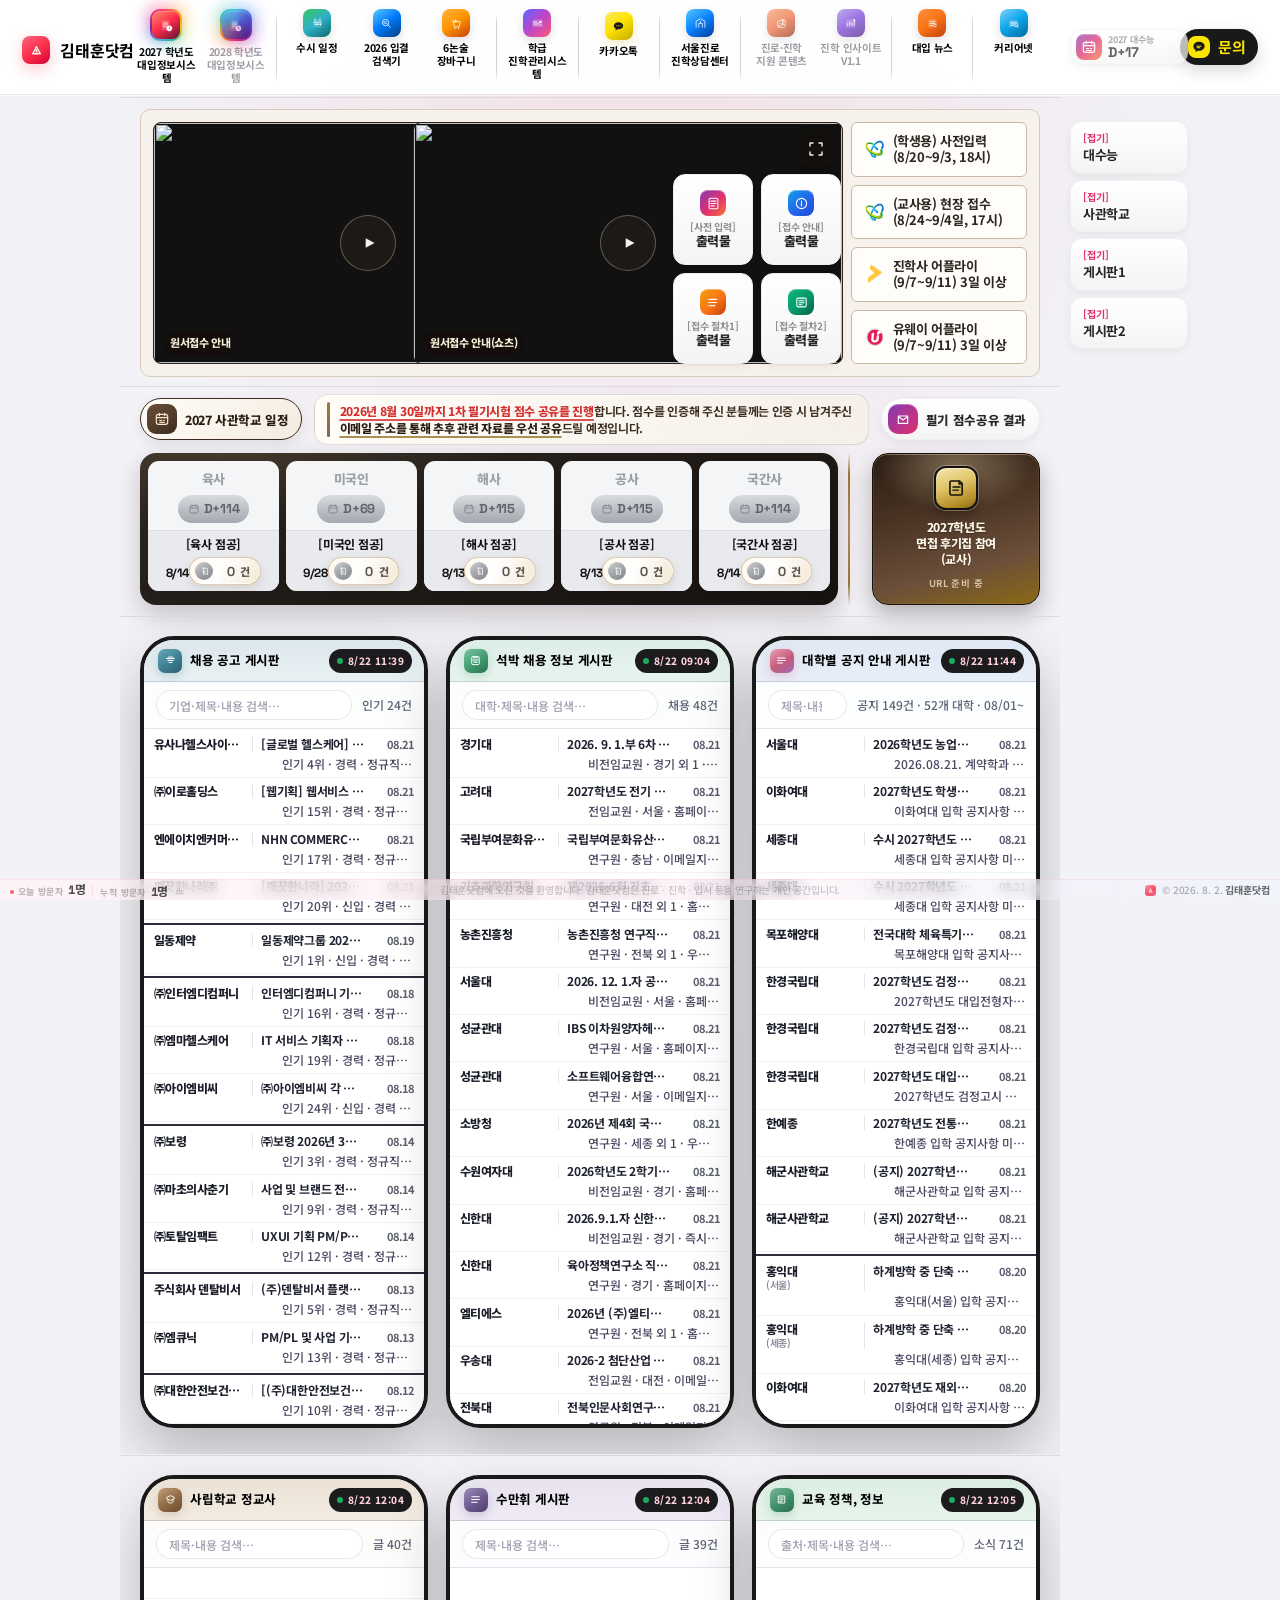
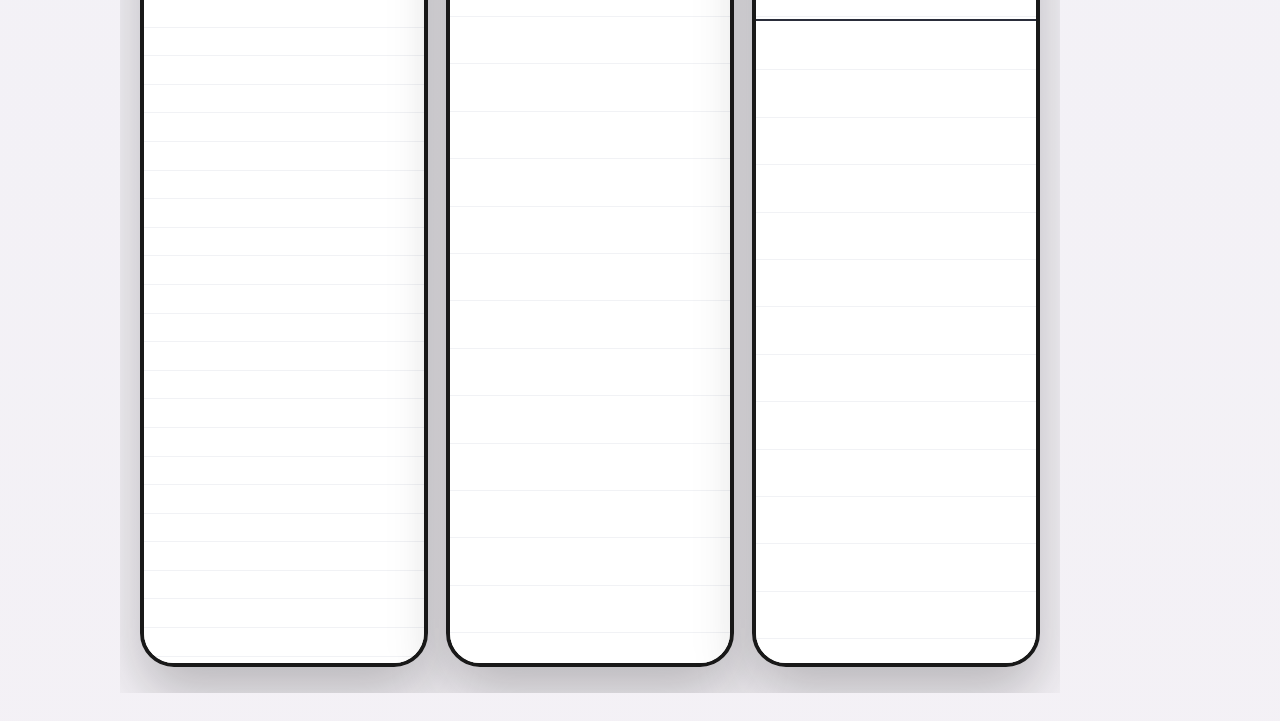
==== index.html @ e87f1125 "11" ====
<!DOCTYPE html>
<html lang="ko">
<head>
  <meta charset="UTF-8" />
  <meta name="viewport" content="width=device-width, initial-scale=1, viewport-fit=cover" />
  <meta name="google-site-verification" content="UW-HayU2GS5s-fU_usvWZxn4NfjAJe814wUPX-z8ioc" />
  <meta name="naver-site-verification" content="9b28708b0979fe77e27ad666070bd14a1fda9b69" />
  <meta name="description" content="김태훈닷컴 — 대입정보·학급 진학관리·오픈채팅 바로가기와 실시간 대화" />
  <meta name="theme-color" content="#FA2D48" />
  <title>김태훈닷컴</title>
  <link rel="preconnect" href="https://fonts.googleapis.com" />
  <link rel="preconnect" href="https://fonts.gstatic.com" crossorigin />
  <link
    href="https://fonts.googleapis.com/css2?family=Noto+Sans+KR:wght@400;700&family=Space+Grotesk:wght@700&display=swap"
    rel="stylesheet"
    media="print"
    onload="this.media='all'"
  />
  <noscript>
    <link href="https://fonts.googleapis.com/css2?family=Noto+Sans+KR:wght@400;700&family=Space+Grotesk:wght@700&display=swap" rel="stylesheet" />
  </noscript>
  <style>
    :root {
      --color-primary-50: #FEE8EC;
      --color-primary-100: #FDC1CB;
      --color-primary-300: #FA6883;
      --color-primary-400: #FA4866;
      --color-primary-500: #FA2D48;
      --color-primary-600: #E01539;
      --color-primary-700: #B30D2D;
      --color-secondary-500: #FF5577;

      --color-neutral-0: #FFFFFF;
      --color-neutral-50: #F2F2F7;
      --color-neutral-100: #E5E5EA;
      --color-neutral-200: #D1D1D6;
      --color-neutral-300: #A8A8AD;
      --color-neutral-500: #636366;
      --color-neutral-700: #2C2C2E;
      --color-neutral-800: #1C1C1E;
      --color-neutral-900: #0A0A0A;
      --color-neutral-1000: #000000;

      --bg-base: #FFFFFF;
      --bg-subtle: #F2F2F7;
      --bg-elevated: #FFFFFF;
      --text-primary: #000000;
      --text-secondary: #1C1C1E;
      --text-tertiary: #636366;
      --text-on-primary: #FFFFFF;
      --border-default: #E5E5EA;
      --border-strong: #D1D1D6;
      --border-focus: #FA2D48;

      --space-xs: 4px;
      --space-sm: 8px;
      --space-md: 16px;
      --space-lg: 24px;
      --space-xl: 32px;
      --space-2xl: 48px;
      --space-3xl: 72px;

      --radius-sm: 6px;
      --radius-md: 10px;
      --radius-lg: 14px;
      --radius-xl: 22px;
      --radius-full: 9999px;

      --shadow-sm: 0 1px 2px rgba(0, 0, 0, 0.08);
      --shadow-md: 0 8px 24px rgba(0, 0, 0, 0.12);
      --shadow-lg: 0 18px 42px rgba(0, 0, 0, 0.16);
      --shadow-art: 0 18px 36px rgba(250, 45, 72, 0.24);

      --duration-fast: 120ms;
      --duration-base: 240ms;
      --duration-slow: 400ms;
      --ease-out: cubic-bezier(0.25, 0.46, 0.45, 0.94);
      --ease-spring: cubic-bezier(0.34, 1.56, 0.64, 1);

      --kakao-yellow: #FEE500;
      --kakao-fg: #191919;
      --kakao-muted: #888888;
      --kakao-chat-bg: #B2C7DA;
      --kakao-surface: #FFFFFF;
      --kakao-border: #F0F0F0;

      --container: 1080px;
      --font: "Noto Sans KR", "Noto Sans", -apple-system, BlinkMacSystemFont, "Apple SD Gothic Neo", "Segoe UI", sans-serif;
      --nav-side-left: 7.5rem;
      --nav-side-right: 5.75rem;
    }

    @media (prefers-color-scheme: dark) {
      :root {
        --bg-base: #000000;
        --bg-subtle: #0A0A0A;
        --bg-elevated: #0A0A0A;
        --text-primary: #F5F5F7;
        --text-secondary: #F5F5F7;
        --text-tertiary: #8E8E93;
        --border-default: #222226;
        --border-strong: #2C2C2E;
        --color-primary-500: #FF3B58;
        --shadow-md: 0 8px 24px rgba(0, 0, 0, 0.45);
        --shadow-lg: 0 18px 42px rgba(0, 0, 0, 0.55);
      }
    }

    *,
    *::before,
    *::after {
      box-sizing: border-box;
    }

    html {
      scroll-behavior: smooth;
      -webkit-text-size-adjust: 100%;
      overflow-x: hidden;
      overflow-x: clip;
    }

    body {
      margin: 0;
      min-height: 100vh;
      font-family: var(--font);
      background: var(--bg-base);
      color: var(--text-primary);
      letter-spacing: 0;
      line-height: 1.6;
      word-break: keep-all;
      overflow-wrap: break-word;
      overflow-x: hidden;
      overflow-x: clip;
      -webkit-font-smoothing: antialiased;
    }

    a {
      color: inherit;
      text-decoration: none;
    }

    button,
    input,
    textarea {
      font: inherit;
      letter-spacing: inherit;
    }

    img,
    svg {
      display: block;
      max-width: 100%;
    }

    .shell {
      min-height: 100vh;
      background:
        radial-gradient(70% 55% at 50% -8%, rgba(250, 45, 72, 0.14), transparent 62%),
        radial-gradient(45% 35% at 92% 18%, rgba(255, 85, 119, 0.08), transparent 55%),
        linear-gradient(180deg, var(--bg-base) 0%, var(--bg-subtle) 100%);
    }

    .nav {
      position: fixed;
      top: 0;
      left: 0;
      right: 0;
      width: 100%;
      z-index: 50;
      min-height: 64px;
      padding: 8px max(12px, env(safe-area-inset-right, 0px)) 8px max(10px, env(safe-area-inset-left, 0px));
      display: flex;
      flex-direction: row;
      flex-wrap: nowrap;
      align-items: center;
      gap: 10px;
      background: color-mix(in srgb, var(--bg-base) 92%, transparent);
      border-bottom: 1px solid var(--border-default);
      backdrop-filter: blur(22px);
      -webkit-backdrop-filter: blur(22px);
      box-shadow: 0 1px 0 rgba(255, 255, 255, 0.55) inset;
    }

    .nav-offset {
      height: var(--nav-offset, 72px);
      flex-shrink: 0;
      pointer-events: none;
    }

    .nav-brand {
      display: flex;
      align-items: center;
      gap: 10px;
      min-width: 0;
      flex: 0 0 auto;
      margin-right: 0;
      color: inherit;
      text-decoration: none;
      cursor: pointer;
      z-index: 2;
    }

    .nav-brand:hover .brand-name {
      color: var(--red, #FA2D48);
    }

    .brand-mark {
      width: 28px;
      height: 28px;
      flex: 0 0 28px;
      border-radius: 8px;
      display: grid;
      place-items: center;
      color: #fff;
      background: linear-gradient(145deg, #FF6482 0%, #FA2D48 55%, #D60035 100%);
      box-shadow: 0 5px 15px rgba(250, 45, 72, 0.25);
      animation: none;
    }

    .brand-mark svg {
      width: 15px;
      height: 15px;
    }

    .brand-name {
      font-size: 16px;
      font-weight: 700;
      letter-spacing: -0.01em;
      line-height: 1.3;
      white-space: nowrap;
    }

    .nav-links {
      display: flex;
      flex: 1 1 auto;
      align-items: stretch;
      justify-content: center;
      gap: 2px;
      min-width: 0;
      width: max-content;
      max-width: 100%;
      margin-inline: auto;
    }

    .nav-links > .nav-sep:first-child {
      display: none;
    }

    .nav-sep {
      width: 1px;
      align-self: stretch;
      margin: 4px 5px;
      flex: 0 0 1px;
      background: linear-gradient(
        180deg,
        transparent 0%,
        var(--border-strong) 18%,
        var(--border-strong) 82%,
        transparent 100%
      );
    }

    .nav-item {
      display: flex;
      flex-direction: column;
      align-items: center;
      justify-content: flex-start;
      gap: 4px;
      width: 4.7rem;
      min-width: 0;
      min-height: 44px;
      flex: 0 0 auto;
      padding: 4px 2px 5px;
      border-radius: 12px;
      text-align: center;
      transition:
        transform var(--duration-fast) var(--ease-out),
        background var(--duration-fast) var(--ease-out);
    }

    .nav-item:hover,
    .nav-item:focus-visible {
      background: color-mix(in srgb, var(--color-primary-500) 8%, transparent);
      transform: translateY(-1px);
      outline: none;
    }

    .nav-item:active {
      transform: scale(0.97);
    }

    .nav-item .ic {
      width: 28px;
      height: 28px;
      border-radius: 8px;
      display: grid;
      place-items: center;
      color: #fff;
      background: var(--icon-bg);
      box-shadow: 0 4px 10px rgba(0, 0, 0, 0.12);
      flex: 0 0 auto;
    }

    .nav-item .ic svg {
      width: 15px;
      height: 15px;
    }

    .nav-item.card-a .ic-aura,
    .nav-item.card-a28 .ic-aura {
      position: relative;
      width: 32px;
      height: 32px;
      display: grid;
      place-items: center;
      flex: 0 0 auto;
    }

    .nav-item.card-a .ic-aura::before,
    .nav-item.card-a .ic-aura::after,
    .nav-item.card-a28 .ic-aura::before,
    .nav-item.card-a28 .ic-aura::after {
      content: "";
      position: absolute;
      inset: 0;
      border-radius: 10px;
      background: conic-gradient(
        from 0deg,
        #ff4d6d,
        #ff9f1c,
        #ffd60a,
        #2ec4b6,
        #4cc9f0,
        #7b2cbf,
        #f72585,
        #ff4d6d
      );
      pointer-events: none;
    }

    .nav-item.card-a28 .ic-aura::before,
    .nav-item.card-a28 .ic-aura::after {
      background: conic-gradient(
        from 0deg,
        #4cc9f0,
        #4361ee,
        #7b2cbf,
        #f72585,
        #ff9f1c,
        #2ec4b6,
        #4cc9f0
      );
    }

    .nav-item.card-a .ic-aura::before,
    .nav-item.card-a28 .ic-aura::before {
      inset: -3px;
      filter: blur(8px);
      opacity: 0.5;
      animation:
        rainbowOrbit 4s linear infinite,
        rainbowBreath 2.8s ease-in-out infinite;
    }

    .nav-item.card-a .ic-aura::after,
    .nav-item.card-a28 .ic-aura::after {
      animation: rainbowOrbit 4s linear infinite;
    }

    .nav-item.card-a .ic,
    .nav-item.card-a28 .ic {
      position: relative;
      z-index: 1;
      box-shadow:
        0 2px 8px rgba(0, 0, 0, 0.14),
        inset 0 1px 0 rgba(255, 255, 255, 0.22);
    }

    .nav-item.card-a:hover .ic-aura::before,
    .nav-item.card-a28:hover .ic-aura::before {
      opacity: 0.72;
      filter: blur(9px);
    }

    @keyframes rainbowOrbit {
      to { transform: rotate(360deg); }
    }

    @keyframes rainbowBreath {
      0%, 100% { opacity: 0.42; }
      50% { opacity: 0.68; }
    }

    .nav-item.card-c .ic,
    .nav-item.card-d .ic,
    .nav-item.card-e .ic {
      color: #191919;
      box-shadow: 0 4px 10px rgba(200, 170, 0, 0.22);
    }

    .nav-kakao {
      position: relative;
      flex: 0 0 auto;
      width: 4.7rem;
      min-width: 0;
      display: flex;
      align-items: stretch;
      align-self: stretch;
    }

    .nav-kakao > .nav-item {
      flex: 1 1 auto;
      width: 100%;
    }

    .nav-kakao-menu {
      display: none;
      position: absolute;
      top: calc(100% + 10px);
      left: 50%;
      transform: translateX(-50%);
      z-index: 70;
      padding: 12px 14px;
      gap: 10px;
      align-items: stretch;
      min-width: min(340px, calc(100vw - 24px));
      max-width: calc(100vw - 24px);
      border: 2px solid #191919;
      border-radius: 18px;
      background:
        linear-gradient(180deg, #fffdf2 0%, #fff8d6 48%, #ffffff 100%);
      box-shadow: 0 18px 40px rgba(25, 25, 25, 0.18);
      animation: kakaoMenuIn 0.22s var(--ease-out) both;
    }

    .nav-kakao.is-open .nav-kakao-menu {
      display: flex;
    }

    .nav-kakao-menu::before {
      content: "";
      position: absolute;
      top: -7px;
      left: 50%;
      width: 12px;
      height: 12px;
      transform: translateX(-50%) rotate(45deg);
      background: #fffdf2;
      border-left: 2px solid #191919;
      border-top: 2px solid #191919;
    }

    .nav-kakao-menu .nav-item {
      flex: 1 1 0;
      width: auto;
      min-width: 96px;
      min-height: 44px;
      background: transparent;
    }

    .nav-kakao-menu .nav-item em {
      font-size: clamp(11px, 2.6vw, 12px);
      line-height: 1.35;
      max-width: 8.5em;
      color: var(--text-primary);
      font-weight: 700;
    }

    @keyframes kakaoMenuIn {
      from {
        opacity: 0;
        transform: translateX(-50%) translateY(-6px);
      }
      to {
        opacity: 1;
        transform: translateX(-50%) translateY(0);
      }
    }

    @keyframes kakaoMenuInMobile {
      from {
        opacity: 0;
        transform: translateY(-6px);
      }
      to {
        opacity: 1;
        transform: none;
      }
    }

    .nav-item em {
      font-style: normal;
      font-size: 11px;
      font-weight: 700;
      line-height: 1.28;
      letter-spacing: -0.03em;
      color: var(--text-primary);
      display: block;
      min-height: 2.56em;
      overflow: hidden;
      word-break: keep-all;
      text-align: center;
      max-width: 100%;
    }

    .card-a { --icon-bg: linear-gradient(145deg, #FF8D72 0%, #FA2D48 48%, #5F1235 100%); }
    .card-a28 { --icon-bg: linear-gradient(145deg, #5AC8FA 0%, #5856D6 48%, #2C1A6B 100%); }
    .card-b { --icon-bg: linear-gradient(135deg, #5D68FF 0%, #B846CE 47%, #FF5577 100%); }
    .card-f { --icon-bg: linear-gradient(145deg, #5AC8FA 0%, #007AFF 48%, #003D7A 100%); }
    .card-g { --icon-bg: linear-gradient(145deg, #FFB340 0%, #FF9500 48%, #C2410C 100%); }
    .card-h { --icon-bg: linear-gradient(145deg, #34C759 0%, #30B0C7 48%, #0A6B6B 100%); }
    .card-c { --icon-bg: linear-gradient(145deg, #FFE566 0%, #FEE500 45%, #C9A800 100%); }
    .card-d { --icon-bg: linear-gradient(145deg, #FFE27A 0%, #FFC107 50%, #E09B00 100%); }
    .card-e { --icon-bg: linear-gradient(145deg, #FFF1A0 0%, #FEE500 40%, #D4AF00 100%); }
    .card-i { --icon-bg: linear-gradient(145deg, #A78BFA 0%, #7C3AED 48%, #4C1D95 100%); }
    .card-j { --icon-bg: linear-gradient(145deg, #5AC8FA 0%, #0A84FF 48%, #003D99 100%); }
    .card-k { --icon-bg: linear-gradient(145deg, #FF9F6B 0%, #FF6B35 48%, #9A3412 100%); }
    .card-l { --icon-bg: linear-gradient(145deg, #7DD3FC 0%, #0EA5E9 48%, #0369A1 100%); }
    .card-m { --icon-bg: linear-gradient(145deg, #FB923C 0%, #F97316 48%, #C2410C 100%); }

    button.nav-item {
      appearance: none;
      border: 0;
      background: transparent;
      font: inherit;
      color: inherit;
      cursor: pointer;
      font-family: inherit;
    }

    .nav-item.is-placeholder {
      cursor: pointer;
    }

    .nav-item.is-placeholder em {
      color: #9a9aa3;
      font-weight: 650;
    }

    .nav-item.is-placeholder .ic {
      opacity: 0.72;
      filter: saturate(0.85);
    }

    .nav-item.is-placeholder:hover,
    .nav-item.is-placeholder:focus-visible {
      background: color-mix(in srgb, var(--color-primary-500) 8%, transparent);
      transform: translateY(-1px);
      outline: none;
    }

    .nav-item.is-placeholder:hover em,
    .nav-item.is-placeholder:focus-visible em {
      color: #7a7a85;
    }

    .nav-item.is-placeholder:hover .ic,
    .nav-item.is-placeholder:focus-visible .ic {
      opacity: 0.88;
    }

    .nav-item.is-active {
      background: color-mix(in srgb, var(--color-primary-500) 14%, transparent);
    }

    .nav-actions {
      display: flex;
      flex: 0 0 auto;
      flex-direction: row;
      flex-wrap: nowrap;
      align-items: center;
      justify-content: flex-end;
      gap: 8px;
      margin-left: 0;
      min-width: 0;
    }

    .suneung-dday,
    .inquiry-btn {
      flex-shrink: 0;
    }

    .suneung-dday {
      display: inline-flex;
      align-items: center;
      gap: 7px;
      min-height: 38px;
      padding: 4px 10px 4px 5px;
      border: 1px solid #efefef;
      border-radius: 12px;
      background: linear-gradient(180deg, #ffffff 0%, #f4f4f5 100%);
      color: #262626;
      text-decoration: none;
      box-shadow:
        inset 0 1px 0 #fff,
        0 3px 8px rgba(0, 0, 0, 0.06),
        0 1px 2px rgba(0, 0, 0, 0.04);
      transition: transform var(--duration-fast) var(--ease-out), box-shadow var(--duration-fast) var(--ease-out);
    }

    .suneung-dday-ic {
      width: 26px;
      height: 26px;
      flex-shrink: 0;
      border-radius: 8px;
      display: grid;
      place-items: center;
      background: linear-gradient(135deg, #833ab4 0%, #e1306c 52%, #f77737 100%);
      color: #fff;
      border: 0;
      box-shadow: inset 0 1px 0 rgba(255, 255, 255, 0.35);
    }

    .suneung-dday-ic svg {
      width: 16px;
      height: 16px;
    }

    .suneung-dday-text {
      display: flex;
      flex-direction: column;
      align-items: flex-start;
      min-width: 0;
      line-height: 1.05;
    }

    .suneung-dday-kicker {
      font-size: 9.5px;
      font-weight: 700;
      letter-spacing: -0.02em;
      color: #8e8e8e;
    }

    .suneung-dday-count {
      font-family: "Space Grotesk", var(--font);
      font-size: 15px;
      font-weight: 700;
      letter-spacing: -0.03em;
      color: #262626;
    }

    .suneung-dday-date {
      display: none;
      padding: 3px 6px;
      border-radius: 8px;
      border: 1px solid #efefef;
      background: #fafafa;
      font-size: 10px;
      font-weight: 700;
      letter-spacing: -0.02em;
      color: #737373;
    }

    .suneung-dday.is-today .suneung-dday-count {
      color: #e1306c;
    }

    .suneung-dday.is-elapsed {
      opacity: 0.72;
    }

    .suneung-dday:active {
      transform: translateY(1px);
      box-shadow: inset 0 2px 5px rgba(0, 0, 0, 0.08);
    }

    @media (hover: hover) and (pointer: fine) {
      .suneung-dday:hover,
      .suneung-dday:focus-visible {
        transform: translateY(-1px);
        box-shadow:
          inset 0 1px 0 #fff,
          0 6px 14px rgba(0, 0, 0, 0.08);
        outline: none;
      }
    }

    @media (min-width: 1400px) {
      .suneung-dday-date {
        display: inline-flex;
      }

      .nav-links {
        justify-content: center;
      }

      .nav-item,
      .nav-kakao {
        flex: 0 0 auto;
        width: 5rem;
      }
    }

    /* 노트북: 한 줄 유지, 아이콘은 가운데 묶음 */
    @media (min-width: 1100px) and (max-width: 1399px) {
      .suneung-sheet-stage {
        padding: 0;
      }

      .suneung-sheet-stage img,
      .suneung-sheet-stage iframe {
        max-width: 100%;
      }

      .suneung-sheet-stage iframe {
        min-height: 420px;
        height: min(74dvh, 920px);
      }

      .nav {
        gap: 8px;
        padding: 6px max(10px, env(safe-area-inset-right, 0px)) 6px max(8px, env(safe-area-inset-left, 0px));
      }

      .brand-name {
        display: block;
      }

      .nav-links {
        gap: 4px;
        justify-content: center;
      }

      .nav-item,
      .nav-kakao {
        flex: 0 0 auto;
        width: 4.15rem;
        min-width: 0;
        padding: 3px 2px 4px;
      }

      .nav-item em {
        font-size: 10.5px;
        line-height: 1.25;
      }

      .nav-sep {
        margin: 6px 4px;
      }

      .suneung-dday {
        min-height: 36px;
        padding: 3px 8px 3px 4px;
        gap: 6px;
      }

      .suneung-dday-kicker {
        font-size: 9px;
      }

      .suneung-dday-count {
        font-size: 14px;
      }

      .inquiry-btn {
        padding: 6px 10px 6px 7px;
        gap: 6px;
        font-size: 15px;
      }
    }

    @media (min-width: 1100px) and (max-width: 1199px) {
      .brand-name {
        display: none;
      }
    }

    /* 휴대폰·태블릿·작은 노트북: 위줄(로고+D-day+문의) / 아래줄(아이콘) */
    @media (max-width: 1099px) {
      .nav {
        display: grid;
        grid-template-columns: minmax(0, 1fr) auto;
        grid-template-areas:
          "brand actions"
          "links links";
        gap: 8px 10px;
        padding: 8px max(10px, env(safe-area-inset-right, 0px)) 10px max(8px, env(safe-area-inset-left, 0px));
        align-items: center;
      }

      .nav-brand {
        grid-area: brand;
        justify-self: start;
      }

      .inquiry-btn {
        margin-left: 0;
      }

      .brand-name {
        display: block;
      }

      .nav-actions {
        grid-area: actions;
        justify-self: end;
        margin-left: 0;
        gap: 6px;
        max-width: calc(100vw - 88px);
      }

      .suneung-dday {
        min-height: 36px;
        padding: 3px 8px 3px 4px;
        gap: 6px;
      }

      .suneung-dday-kicker {
        font-size: 9px;
      }

      .suneung-dday-count {
        font-size: 14px;
      }

      .nav-links {
        grid-area: links;
        display: grid;
        grid-template-columns: repeat(6, minmax(0, 1fr));
        justify-content: center;
        justify-items: center;
        gap: 8px 6px;
        max-width: min(100%, 840px);
        width: 100%;
        margin-inline: auto;
        padding: 2px 0 0;
      }

      .nav-item.card-a .ic-aura::before,
      .nav-item.card-a28 .ic-aura::before {
        inset: -2px;
        filter: blur(5px);
      }

      .nav-sep {
        display: none;
      }

      .nav-item {
        width: 100%;
        max-width: none;
        flex: none;
        padding: 4px 2px 2px;
        gap: 5px;
      }

      .nav-kakao {
        width: 100%;
        flex: none;
      }

      .nav-item em {
        font-size: 11px;
        line-height: 1.3;
        min-height: 2.4em;
      }

      .nav-kakao-menu {
        left: 0;
        right: auto;
        transform: none;
        min-width: min(340px, calc(100vw - 24px));
        max-width: calc(100vw - 24px);
        animation: kakaoMenuInMobile 0.22s var(--ease-out) both;
      }

      .nav-kakao-menu::before {
        left: 18px;
        transform: rotate(45deg);
      }
    }

    /* PC 한 줄: 브랜드 맨왼쪽 / 아이콘 가운데 / D-day는 접기 레일 / 문의 맨오른쪽 */
    @media (min-width: 1280px) {
      .nav,
      .lower-layout {
        grid-template-columns:
          minmax(var(--nav-side-left), 1fr)
          minmax(0, 1560px)
          128px
          minmax(var(--nav-side-right), 1fr);
      }

      .nav {
        display: grid;
        justify-content: stretch;
        align-items: center;
        column-gap: 0;
        padding-left: env(safe-area-inset-left, 0px);
        padding-right: env(safe-area-inset-right, 0px);
      }

      .nav-actions {
        display: contents;
      }

      .nav-brand {
        position: absolute;
        grid-column: 1 / -1;
        grid-row: 1;
        left: 22px;
        right: auto;
        top: 0;
        bottom: 0;
        width: max-content;
        height: max-content;
        margin-block: auto;
        padding-left: 0;
        z-index: 3;
      }

      .nav-links {
        grid-column: 2;
        grid-row: 1;
        justify-self: center;
        justify-content: center;
        width: max-content;
        max-width: 100%;
        padding-inline: 0;
      }

      .nav-item,
      .nav-kakao {
        flex: 0 0 auto;
      }

      .suneung-dday {
        grid-column: 3;
        grid-row: 1;
        width: 118px;
        justify-self: end;
        align-self: center;
        box-sizing: border-box;
        padding: 4px 8px 4px 5px;
      }

      .inquiry-btn {
        grid-column: 4;
        grid-row: 1;
        justify-self: end;
        align-self: center;
        margin-left: 0;
        margin-right: 22px;
      }

      .suneung-dday-date {
        display: none;
      }
    }

    @media (min-width: 1280px) and (max-width: 1399px) {
      .nav-links {
        gap: 3px;
      }
    }

    .inquiry-btn {
      display: inline-flex;
      align-items: center;
      gap: 8px;
      padding: 7px 12px 7px 8px;
      border-radius: var(--radius-full);
      background: #191919;
      color: #FEE500;
      font-size: 15px;
      font-weight: 700;
      letter-spacing: -0.01em;
      line-height: 1.3;
      box-shadow: 0 6px 16px rgba(25, 25, 25, 0.16);
      transition: transform var(--duration-fast) var(--ease-out), background var(--duration-fast) var(--ease-out);
    }

    .inquiry-btn:hover,
    .inquiry-btn:focus-visible {
      transform: translateY(-1px) scale(1.02);
      background: #2c2c2e;
      outline: none;
    }

    .inquiry-btn:active {
      transform: scale(0.97);
    }

    .inquiry-btn .ic {
      width: 22px;
      height: 22px;
      border-radius: 8px;
      display: grid;
      place-items: center;
      background: #FEE500;
      color: #191919;
    }

    .inquiry-btn .ic svg {
      width: 14px;
      height: 14px;
    }

    .container {
      width: min(var(--container), 100%);
      margin: 0 auto;
      padding: 0 clamp(16px, 4vw, 24px);
    }

    .upper-layout {
      position: relative;
      background: var(--bg-base);
      isolation: isolate;
    }

    .upper-stage {
      width: min(1280px, 100%);
      margin: 0 auto;
      padding: 0 clamp(12px, 3vw, 20px);
      display: grid;
      gap: clamp(12px, 2vw, 20px);
      align-content: start;
    }

    .upper-stage:has(.expand-panel.is-open),
    .upper-stage:has(.career-api-section.is-open) {
      padding-top: clamp(16px, 2.5vw, 24px);
      padding-bottom: clamp(16px, 2.5vw, 24px);
    }

    .stage-rule {
      height: 2px;
      width: min(1560px, calc(100% - 24px));
      margin: 2px auto 0;
      border: 0;
      background: linear-gradient(90deg, transparent 0%, #6b4f3a 10%, #a67c52 50%, #6b4f3a 90%, transparent 100%);
      box-shadow: 0 1px 0 rgba(245, 230, 200, 0.35);
      flex-shrink: 0;
    }

    .sagwan-board-rule {
      margin-top: 4px;
      margin-bottom: 2px;
    }

    .career-api-section {
      display: none;
      width: 100%;
      margin: 0;
      padding: 0;
      content-visibility: auto;
      contain-intrinsic-size: 480px;
      animation: careerExpandIn 0.35s var(--ease-out) both;
    }

    .career-api-section.is-open {
      display: block;
    }

    /* 커리어넷 포커스: 검색 UI만 남기고 하단(사관학교·게시판 등) 숨김 */
    body.career-focus .lower-layout,
    body.career-focus .footer {
      display: none !important;
    }

    body.career-focus .expand-panel {
      display: none !important;
    }

    body.career-focus .upper-stage {
      width: min(1560px, 100%);
      padding-top: clamp(12px, 2vw, 20px);
      padding-bottom: calc(28px + env(safe-area-inset-bottom, 0px));
    }

    body.career-focus .career-api-shell {
      min-height: min(calc(100dvh - var(--nav-offset, 72px) - 40px), 900px);
    }

    body.career-focus .career-api-results {
      max-height: min(58vh, 620px);
    }

    /* 수시 일정 등 확장 포커스: 하단·커리어넷 숨기고 패널을 넓게 */
    body.expand-focus .lower-layout,
    body.expand-focus .footer,
    body.expand-focus .career-api-section {
      display: none !important;
    }

    body.expand-focus .upper-stage {
      width: min(1560px, 100%);
      padding-top: clamp(10px, 1.8vw, 18px);
      padding-bottom: calc(20px + env(safe-area-inset-bottom, 0px));
    }

    body.expand-focus .expand-shell {
      min-height: min(calc(100dvh - var(--nav-offset, 72px) - 36px), 980px);
    }

    body.expand-focus .expand-frame {
      height: min(calc(100dvh - var(--nav-offset, 72px) - 110px), 900px);
    }

    /* 모바일: 커리어넷 열면 상단 아이콘 그리드 접기 → 검색 공간 확보 */
    @media (max-width: 900px) {
      body.career-focus .nav,
      body.expand-focus .nav {
        display: grid;
        grid-template-columns: 1fr auto;
        grid-template-areas: "brand actions";
        gap: 8px;
        padding: 8px 12px;
        min-height: 0;
        align-items: center;
      }

      body.career-focus .nav-links,
      body.expand-focus .nav-links {
        display: none !important;
      }

      body.career-focus .nav-brand,
      body.expand-focus .nav-brand {
        grid-area: brand;
      }

      body.career-focus .nav-actions,
      body.expand-focus .nav-actions {
        grid-area: actions;
      }

      body.career-focus .brand-name,
      body.expand-focus .brand-name {
        display: block;
      }

      body.career-focus .upper-stage,
      body.expand-focus .upper-stage {
        padding-top: 8px;
        padding-bottom: calc(16px + env(safe-area-inset-bottom, 0px));
        gap: 8px;
      }

      body.career-focus .career-api-shell {
        min-height: min(calc(100dvh - var(--nav-offset, 52px) - 20px), 960px);
        border-radius: 18px;
      }

      body.career-focus .career-api-results {
        max-height: min(72dvh, 780px);
      }

      body.expand-focus .expand-shell {
        min-height: min(calc(100dvh - var(--nav-offset, 52px) - 16px), 980px);
        border-radius: 18px;
      }

      body.expand-focus .expand-frame {
        height: min(calc(100dvh - var(--nav-offset, 52px) - 96px), 920px);
      }
    }

    @keyframes careerExpandIn {
      from {
        opacity: 0;
        transform: translateY(10px);
      }
      to {
        opacity: 1;
        transform: none;
      }
    }

    .career-api-shell {
      border: 4px solid #191919;
      border-radius: 28px;
      background: #f7f8fa;
      box-shadow: 0 24px 50px rgba(25, 25, 25, 0.14);
      overflow: hidden;
      min-height: 0;
    }

    .career-api-head {
      display: flex;
      flex-wrap: wrap;
      align-items: center;
      justify-content: space-between;
      gap: 12px 20px;
      padding: 14px 16px 12px;
      border-bottom: 1px solid #e2e6eb;
      background: #eef1f5;
    }

    .career-api-title {
      display: flex;
      align-items: center;
      gap: 10px;
      min-width: 0;
    }

    .career-api-title .ic {
      width: 34px;
      height: 34px;
      border-radius: 10px;
      display: grid;
      place-items: center;
      flex: 0 0 auto;
      color: #fff;
      background: linear-gradient(145deg, #5b6b7c 0%, #2f3a46 100%);
      box-shadow: 0 4px 10px rgba(47, 58, 70, 0.22);
    }

    .career-api-title .ic svg {
      width: 17px;
      height: 17px;
    }

    .career-api-title h2 {
      margin: 0;
      font-size: 15px;
      font-weight: 800;
      letter-spacing: -0.03em;
      color: #1c2430;
      line-height: 1.25;
    }

    .career-api-title p {
      margin: 3px 0 0;
      font-size: 12px;
      font-weight: 600;
      letter-spacing: -0.02em;
      color: #5c6b7a;
      line-height: 1.4;
      word-break: keep-all;
    }

    .career-api-close {
      appearance: none;
      margin-left: auto;
      border: 1px solid #c9d2dc;
      border-radius: 999px;
      background: #ffffff;
      color: #2f3a46;
      padding: 8px 14px;
      font: inherit;
      font-size: 13px;
      font-weight: 750;
      letter-spacing: -0.02em;
      cursor: pointer;
      line-height: 1;
      transition: background var(--duration-fast) var(--ease-out), transform var(--duration-fast) var(--ease-out);
    }

    .career-api-close:hover,
    .career-api-close:focus-visible {
      background: #f3f5f7;
      outline: none;
      transform: translateY(-1px);
    }

    .career-api-close:active {
      transform: scale(0.97);
    }

    .career-api-key {
      display: flex;
      flex-direction: column;
      align-items: flex-end;
      gap: 4px;
      min-width: 0;
    }

    .career-api-key span {
      font-size: 10px;
      font-weight: 700;
      letter-spacing: 0.04em;
      color: #8a7360;
      text-transform: uppercase;
    }

    .career-api-key code {
      display: inline-block;
      max-width: min(100%, 34rem);
      padding: 6px 10px;
      border-radius: 10px;
      border: 1px solid rgba(61, 43, 31, 0.16);
      background: rgba(255, 253, 248, 0.95);
      color: #2a1c12;
      font-family: ui-monospace, "SF Mono", Menlo, Consolas, monospace;
      font-size: 11.5px;
      font-weight: 650;
      letter-spacing: -0.01em;
      line-height: 1.35;
      word-break: break-all;
      user-select: all;
    }

    .career-api-tabs {
      display: grid;
      grid-template-columns: repeat(3, minmax(0, 1fr));
      gap: 0;
      border-bottom: 3px solid #191919;
      background: #f0f1f3;
    }

    .career-api-tab {
      appearance: none;
      border: 0;
      border-right: 1.5px solid #b8bec8;
      background: #f0f1f3;
      color: #5a6270;
      padding: 13px 10px;
      font: inherit;
      font-size: 13px;
      font-weight: 700;
      letter-spacing: -0.02em;
      cursor: pointer;
      transition: color 0.15s ease, background 0.15s ease;
    }

    .career-api-tab:last-child {
      border-right: 0;
    }

    .career-api-tab:hover,
    .career-api-tab:focus-visible {
      color: #1f2937;
      background: #e6e8ec;
      outline: none;
    }

    .career-api-tab.is-active {
      color: #111111;
      background: #ffffff;
      font-weight: 800;
      box-shadow: inset 0 -3px 0 #191919;
    }

    .career-api-panel {
      display: none;
      padding: 14px 16px 16px;
      background: #ffffff;
    }

    .career-api-panel.is-active {
      display: block;
      animation: careerApiIn 0.22s var(--ease-out) both;
    }

    @keyframes careerApiIn {
      from { opacity: 0; transform: translateY(4px); }
      to { opacity: 1; transform: translateY(0); }
    }

    @media (prefers-reduced-motion: reduce) {
      .career-api-panel.is-active {
        animation: none;
      }
    }

    .career-api-toolbar {
      display: grid;
      grid-template-columns: repeat(12, minmax(0, 1fr));
      gap: 8px;
      align-items: stretch;
      margin-bottom: 12px;
    }

    .career-api-toolbar > * {
      grid-column: span 3;
      min-width: 0;
      width: 100%;
    }

    .career-api-toolbar input[type="search"] {
      grid-column: span 6;
      height: 38px;
      padding: 0 12px;
      border: 1px solid #d0d5dd;
      border-radius: 11px;
      background: #fff;
      color: #1f2937;
      font: inherit;
      font-size: 13px;
      font-weight: 600;
    }

    .career-api-toolbar input[type="search"]:focus {
      outline: none;
      border-color: #94a3b8;
      box-shadow: 0 0 0 3px rgba(148, 163, 184, 0.25);
    }

    .career-api-toolbar select {
      height: 38px;
      padding: 0 10px;
      border: 1px solid #d0d5dd;
      border-radius: 11px;
      background: #fff;
      color: #1f2937;
      font: inherit;
      font-size: 12.5px;
      font-weight: 650;
    }

    .career-api-toolbar button {
      grid-column: span 3;
      height: 38px;
      padding: 0 14px;
      border: 0;
      border-radius: 11px;
      background: #334155;
      color: #ffffff;
      font: inherit;
      font-size: 13px;
      font-weight: 750;
      letter-spacing: -0.02em;
      cursor: pointer;
      transition: transform 0.15s ease, background 0.15s ease;
    }

    .career-api-toolbar button:hover,
    .career-api-toolbar button:focus-visible {
      transform: translateY(-1px);
      background: #1e293b;
      outline: none;
    }

    .career-api-toolbar button:disabled {
      opacity: 0.65;
      cursor: wait;
      transform: none;
    }

    .career-api-filters-hint {
      margin: -4px 0 10px;
      font-size: 11px;
      font-weight: 650;
      color: #64748b;
      line-height: 1.4;
      word-break: keep-all;
    }

    .career-api-status {
      min-height: 18px;
      margin: 0 0 12px;
      padding: 0 0 12px;
      border-bottom: 3px solid #191919;
      font-size: 12px;
      font-weight: 700;
      color: #475569;
      letter-spacing: -0.02em;
    }

    .career-api-results {
      display: grid;
      gap: 10px;
      max-height: min(640px, 62vh);
      overflow: auto;
      padding: 2px;
      border: 0;
      border-radius: 0;
      background: transparent;
      overscroll-behavior: contain;
      -webkit-overflow-scrolling: touch;
      scrollbar-gutter: stable;
    }

    .career-api-item {
      display: grid;
      gap: 0;
      border: 1px solid #e2e8f0;
      border-radius: 16px;
      background: #fff;
      box-shadow: 0 4px 14px rgba(15, 23, 42, 0.04);
      overflow: hidden;
      color: inherit;
    }

    .career-api-item:last-child {
      border-bottom: 1px solid #e2e8f0;
    }

    .career-api-item-main {
      appearance: none;
      display: grid;
      gap: 8px;
      width: 100%;
      margin: 0;
      padding: 14px 16px;
      border: 0;
      background: transparent;
      text-align: left;
      font: inherit;
      color: inherit;
      cursor: pointer;
      transition: background 0.12s ease;
    }

    .career-api-item-main:hover,
    .career-api-item-main:focus-visible,
    .career-api-item.is-open > .career-api-item-main {
      background: #f8fafc;
      outline: none;
    }

    .career-api-item-top {
      display: flex;
      align-items: flex-start;
      justify-content: space-between;
      gap: 10px;
    }

    .career-api-item strong {
      font-family: "Space Grotesk", var(--font);
      font-size: 16px;
      font-weight: 700;
      letter-spacing: -0.03em;
      color: #0f172a;
      line-height: 1.3;
      word-break: keep-all;
    }

    .career-api-item .career-meta {
      display: flex;
      flex-wrap: wrap;
      gap: 6px;
    }

    .career-api-item .career-chip {
      display: inline-flex;
      align-items: center;
      max-width: 100%;
      padding: 4px 9px;
      border-radius: 999px;
      border: 1px solid #e2e8f0;
      background: #f1f5f9;
      color: #475569;
      font-size: 11.5px;
      font-weight: 700;
      line-height: 1.3;
      word-break: keep-all;
    }

    .career-api-item .career-chip.is-accent {
      background: #eef2f7;
      border-color: #d0d7e2;
      color: #334155;
    }

    .career-api-item .career-chip.is-wage {
      gap: 6px;
      padding: 4px 11px 4px 5px;
      background: linear-gradient(180deg, #fff8e6 0%, #fce7b8 100%);
      border-color: #e2b84e;
      color: #7a4a08;
      font-weight: 800;
      box-shadow: 0 1px 0 rgba(255, 255, 255, 0.75) inset;
    }

    .career-api-item .career-chip.is-wage .wage-ic {
      flex: 0 0 auto;
      display: inline-flex;
      align-items: center;
      justify-content: center;
      width: 18px;
      height: 18px;
      border-radius: 50%;
      background: linear-gradient(145deg, #f6d56a 0%, #d4a017 55%, #b8860b 100%);
      color: #fff8e8;
      box-shadow: 0 1px 3px rgba(120, 80, 10, 0.28);
    }

    .career-api-item .career-chip.is-wage .wage-ic svg {
      width: 11px;
      height: 11px;
      display: block;
    }

    .career-api-item .career-sub {
      font-size: 12.5px;
      font-weight: 500;
      color: #64748b;
      line-height: 1.55;
      word-break: keep-all;
      white-space: pre-wrap;
    }

    .career-api-item.is-open .career-sub {
      display: none;
    }

    .career-api-item .career-hint {
      flex: 0 0 auto;
      margin-top: 1px;
      padding: 5px 10px;
      border-radius: 999px;
      background: #eef2f7;
      color: #475569;
      font-size: 11px;
      font-weight: 750;
      letter-spacing: -0.01em;
      white-space: nowrap;
    }

    .career-api-item.is-open .career-hint {
      background: #334155;
      color: #f8fafc;
    }

    .career-api-detail {
      display: none;
      gap: 12px;
      padding: 14px 16px 16px;
      background: #cfe8f6;
      border-top: 2px solid #6aa8c9;
      box-shadow: inset 0 1px 0 rgba(255, 255, 255, 0.55);
    }

    .career-api-item.is-open > .career-api-detail {
      display: grid;
    }

    .career-api-item.is-open {
      border-color: #6aa8c9;
      box-shadow: 0 10px 26px rgba(40, 110, 150, 0.16);
    }

    .career-kv {
      display: grid;
      grid-template-columns: repeat(2, minmax(0, 1fr));
      gap: 8px;
    }

    .career-kv-row {
      display: grid;
      gap: 3px;
      padding: 10px 12px;
      border-radius: 12px;
      background: #ffffff;
      border: 1px solid #8ebdd6;
      box-shadow: 0 2px 6px rgba(30, 90, 120, 0.08);
      min-width: 0;
    }

    .career-kv-row.is-wide {
      grid-column: 1 / -1;
    }

    .career-kv-row dt {
      margin: 0;
      font-size: 11px;
      font-weight: 800;
      letter-spacing: -0.01em;
      color: #2a6f90;
    }

    .career-kv-row dd {
      margin: 0;
      font-size: 13px;
      font-weight: 700;
      color: #12263a;
      line-height: 1.45;
      word-break: keep-all;
    }

    .career-stat-row {
      display: grid;
      grid-template-columns: repeat(3, minmax(0, 1fr));
      gap: 8px;
    }

    .career-stat {
      display: grid;
      gap: 4px;
      padding: 12px 12px;
      border-radius: 14px;
      background: #ffffff;
      border: 1px solid #8ebdd6;
      box-shadow: 0 2px 6px rgba(30, 90, 120, 0.08);
      min-width: 0;
    }

    .career-stat span {
      font-size: 11px;
      font-weight: 750;
      color: #2a6f90;
      letter-spacing: -0.01em;
    }

    .career-stat strong {
      font-family: "Space Grotesk", var(--font);
      font-size: 15px;
      font-weight: 700;
      color: #12263a;
      letter-spacing: -0.03em;
      line-height: 1.25;
      word-break: keep-all;
    }

    .career-stat.is-wage {
      background: linear-gradient(180deg, #fff9eb 0%, #fff2d4 100%);
      border-color: #e2b84e;
      box-shadow: 0 2px 8px rgba(180, 130, 30, 0.12);
    }

    .career-stat.is-wage span {
      display: inline-flex;
      align-items: center;
      gap: 6px;
      color: #8a5a10;
    }

    .career-stat.is-wage span .wage-ic {
      display: inline-flex;
      align-items: center;
      justify-content: center;
      width: 18px;
      height: 18px;
      border-radius: 50%;
      background: linear-gradient(145deg, #f6d56a 0%, #d4a017 55%, #b8860b 100%);
      color: #fff8e8;
      box-shadow: 0 1px 3px rgba(120, 80, 10, 0.28);
    }

    .career-stat.is-wage span .wage-ic svg {
      width: 11px;
      height: 11px;
      display: block;
    }

    .career-stat.is-wage strong {
      color: #6b3f05;
    }

    .career-section {
      display: grid;
      gap: 8px;
      padding: 12px 14px;
      border-radius: 14px;
      background: #ffffff;
      border: 1px solid #8ebdd6;
      border-left: 4px solid #2f8f6a;
      box-shadow: 0 2px 6px rgba(30, 90, 120, 0.08);
    }

    .career-section > b {
      font-size: 12.5px;
      font-weight: 800;
      letter-spacing: -0.02em;
      color: #12263a;
    }

    .career-section p {
      margin: 0;
      font-size: 13px;
      font-weight: 500;
      color: #243342;
      line-height: 1.7;
      word-break: keep-all;
      white-space: pre-wrap;
    }

    .career-section ul {
      margin: 0;
      padding: 0;
      list-style: none;
      display: grid;
      gap: 7px;
    }

    .career-section li {
      position: relative;
      padding-left: 14px;
      font-size: 13px;
      font-weight: 500;
      color: #243342;
      line-height: 1.6;
      word-break: keep-all;
    }

    .career-section li::before {
      content: "";
      position: absolute;
      left: 0;
      top: 0.55em;
      width: 6px;
      height: 6px;
      border-radius: 50%;
      background: #2a8ab8;
    }

    .career-section a.career-ext-link {
      color: #1a6ea0;
      font-weight: 650;
      text-decoration: underline;
      text-underline-offset: 2px;
      word-break: break-all;
    }

    .career-section a.career-ext-link:hover,
    .career-section a.career-ext-link:focus-visible {
      color: #0f4f76;
      outline: none;
    }

    .career-tags {
      display: flex;
      flex-wrap: wrap;
      gap: 6px;
    }

    .career-tags span {
      display: inline-flex;
      align-items: center;
      padding: 5px 10px;
      border-radius: 999px;
      background: #ffffff;
      border: 1px solid #7eb4d0;
      color: #1a5674;
      font-size: 12px;
      font-weight: 700;
      line-height: 1.3;
      word-break: keep-all;
    }

    .career-uni-table {
      width: 100%;
      border-collapse: collapse;
      font-size: 12.5px;
    }

    .career-uni-table th,
    .career-uni-table td {
      padding: 8px 6px;
      border-bottom: 1px solid rgba(61, 43, 31, 0.08);
      text-align: left;
      vertical-align: top;
      word-break: keep-all;
      line-height: 1.4;
    }

    .career-uni-table th {
      width: 34%;
      color: #6a5646;
      font-weight: 750;
    }

    .career-uni-table td {
      color: #2a1c12;
      font-weight: 600;
    }

    .career-api-detail-link {
      display: inline-flex;
      align-items: center;
      justify-content: center;
      gap: 6px;
      min-height: 36px;
      padding: 0 14px;
      border-radius: 11px;
      background: #334155;
      color: #ffffff;
      font-size: 12.5px;
      font-weight: 750;
      text-decoration: none;
      border: 0;
    }

    .career-api-detail-link:hover,
    .career-api-detail-link:focus-visible {
      background: #1e293b;
      outline: none;
    }

    .career-api-detail-actions {
      display: flex;
      flex-wrap: wrap;
      gap: 8px;
    }

    .career-api-empty {
      padding: 28px 16px;
      text-align: center;
      font-size: 13px;
      font-weight: 650;
      color: #64748b;
      line-height: 1.55;
      word-break: keep-all;
      border-radius: 14px;
      border: 1px dashed #d0d5dd;
      background: #f8fafc;
    }

    @media (max-width: 980px) {
      .career-api-head {
        flex-direction: column;
        align-items: stretch;
      }

      .career-api-key {
        align-items: flex-start;
      }

      .career-api-key code {
        max-width: 100%;
      }

      .career-api-toolbar > * {
        grid-column: span 6;
      }

      .career-api-toolbar input[type="search"] {
        grid-column: span 8;
      }

      .career-api-toolbar button {
        grid-column: span 4;
      }

      .career-stat-row {
        grid-template-columns: repeat(2, minmax(0, 1fr));
      }
    }

    @media (max-width: 720px) {
      .career-api-shell {
        border-radius: 18px;
        border-width: 3px;
        min-height: 0;
      }

      .career-api-tabs {
        grid-template-columns: repeat(3, minmax(0, 1fr));
      }

      .career-api-tab {
        border-right: 1.5px solid #b8bec8;
        border-bottom: 0;
        text-align: center;
        padding: 12px 6px;
        font-size: 13px;
        min-height: 44px;
      }

      .career-api-tab:last-child {
        border-right: 0;
      }

      .career-api-tab.is-active {
        box-shadow: inset 0 -3px 0 #191919;
      }

      .career-api-panel {
        padding: 12px 12px 14px;
      }

      .career-api-toolbar > *,
      .career-api-toolbar input[type="search"],
      .career-api-toolbar button {
        grid-column: span 12;
      }

      .career-api-toolbar select,
      .career-api-toolbar input[type="search"],
      .career-api-toolbar button {
        font-size: 16px;
        min-height: 44px;
      }

      .career-api-filters-hint {
        display: block;
        font-size: 12px;
        color: #64748b;
        line-height: 1.45;
      }

      .career-api-results {
        max-height: min(55vh, 480px);
        gap: 8px;
      }

      .career-api-item-main {
        padding: 12px 13px;
      }

      .career-api-item strong {
        font-size: 15px;
      }

      .career-kv,
      .career-stat-row {
        grid-template-columns: 1fr;
      }

      .career-api-detail {
        padding: 2px 12px 14px;
        gap: 10px;
      }

      .career-section p,
      .career-section li {
        font-size: 12.5px;
        line-height: 1.65;
      }
    }

    @media (max-width: 420px) {
      .career-api-tab {
        font-size: 12px;
        padding: 10px 4px;
      }

      .career-api-item .career-hint {
        padding: 4px 8px;
        font-size: 10.5px;
      }
    }

    .lower-layout {
      display: grid;
      grid-template-columns: minmax(0, 1fr);
      background:
        radial-gradient(70% 55% at 50% -8%, rgba(250, 45, 72, 0.1), transparent 62%),
        linear-gradient(180deg, var(--bg-subtle) 0%, color-mix(in srgb, var(--bg-subtle) 88%, var(--color-primary-50)) 100%);
      padding-bottom: 28px;
      padding-left: env(safe-area-inset-left, 0px);
      padding-right: env(safe-area-inset-right, 0px);
      overflow-x: hidden;
      overflow-x: clip;
    }

    .lower-main {
      min-width: 0;
    }

    @media (min-width: 1280px) {
      .lower-layout {
        grid-template-columns:
          minmax(var(--nav-side-left), 1fr)
          minmax(0, 1560px)
          128px
          minmax(var(--nav-side-right), 1fr);
        justify-content: stretch;
        align-items: start;
      }

      .lower-main {
        grid-column: 2;
      }

      .fold-rail {
        grid-column: 3;
        grid-row: 1;
      }
    }

    .chat-section {
      padding: clamp(8px, 1.5vw, 14px) clamp(12px, 3vw, 20px) clamp(18px, 3vw, 28px);
      width: min(1560px, 100%);
      margin: 0 auto;
    }

    .expand-panel {
      display: none;
      width: 100%;
      margin: 0;
      padding: 0;
      animation: riseIn 0.35s var(--ease-out) both;
    }

    .expand-panel.is-open {
      display: block;
    }
    .expand-panel[data-theme="susi"] {
      --expand-accent: #34C759;
      --expand-mark: linear-gradient(145deg, #34C759 0%, #30B0C7 55%, #0A6B6B 100%);
    }

    .expand-panel[data-theme="ipgyeol"] {
      --expand-accent: #007AFF;
      --expand-mark: linear-gradient(145deg, #5AC8FA 0%, #007AFF 55%, #003D7A 100%);
    }

    .expand-panel[data-theme="osy"] {
      --expand-accent: #F97316;
      --expand-mark: linear-gradient(145deg, #FB923C 0%, #F97316 55%, #C2410C 100%);
    }

    .expand-shell {
      overflow: hidden;
      border: 4px solid #191919;
      border-radius: 28px;
      background: var(--bg-elevated);
      box-shadow: 0 24px 50px rgba(25, 25, 25, 0.2);
      min-height: min(82vh, 920px);
      display: grid;
      grid-template-rows: auto 1fr;
    }

    .expand-bar {
      min-height: 56px;
      padding: 10px 16px;
      display: flex;
      align-items: center;
      gap: 10px;
      flex-wrap: wrap;
      background: color-mix(in srgb, var(--bg-elevated) 90%, var(--expand-accent, #34C759));
      border-bottom: 1px solid var(--border-default);
    }

    .expand-mark {
      width: 28px;
      height: 28px;
      border-radius: 8px;
      display: grid;
      place-items: center;
      color: #fff;
      background: var(--expand-mark, linear-gradient(145deg, #34C759 0%, #30B0C7 55%, #0A6B6B 100%));
      flex: 0 0 auto;
    }

    .expand-mark svg {
      width: 15px;
      height: 15px;
    }

    .expand-bar strong {
      font-size: 15px;
      font-weight: 700;
      letter-spacing: -0.02em;
      line-height: 1.4;
      word-break: keep-all;
    }

    .expand-actions {
      margin-left: auto;
      display: flex;
      align-items: center;
      gap: 8px;
    }

    .expand-open,
    .expand-close {
      border: 0;
      border-radius: var(--radius-full);
      padding: 8px 12px;
      font-size: 12px;
      font-weight: 700;
      line-height: 1.3;
      cursor: pointer;
      text-decoration: none;
      display: inline-flex;
      align-items: center;
      gap: 6px;
      transition: transform var(--duration-fast) var(--ease-out), background var(--duration-fast) var(--ease-out);
    }

    .expand-open {
      background: #191919;
      color: #fff;
    }

    .expand-open svg {
      width: 13px;
      height: 13px;
      flex: 0 0 auto;
    }

    .expand-close {
      background: var(--color-neutral-100);
      color: var(--text-primary);
    }

    @media (prefers-color-scheme: dark) {
      .expand-close {
        background: #2C2C2E;
      }
    }

    .expand-open:hover,
    .expand-close:hover {
      transform: translateY(-1px);
    }

    .expand-frame-wrap {
      min-height: 0;
      background: #f2f2f7;
    }

    .expand-frame {
      width: 100%;
      height: min(76vh, 860px);
      border: 0;
      display: block;
      background: #fff;
    }

    .chat-shell {
      display: grid;
      grid-template-columns: repeat(3, minmax(0, 1fr));
      gap: clamp(12px, 1.4vw, 18px);
      align-items: stretch;
      padding: clamp(8px, 2vw, 16px) 0;
      max-width: 1560px;
      margin: 0 auto;
      width: 100%;
    }

    .univ-notice-panel,
    .recruit-panel,
    .jobkorea-panel,
    .teacher-panel,
    .suhui-panel,
    .edu-panel {
      min-width: 0;
      width: 100%;
      height: 100%;
      display: grid;
      grid-template-rows: auto auto 1fr;
      min-height: 680px;
      max-height: min(860px, 88vh);
      border: 4px solid #191919;
      border-radius: 34px;
      overflow: hidden;
    }

    /* 좌: 채용 공고 → 중앙: 석박 채용 → 우: 대학별 공지 */
    .jobkorea-panel {
      background:
        linear-gradient(180deg, #eef4f6 0%, #f4f8fa 42%, #ffffff 100%);
      box-shadow:
        0 28px 56px rgba(25, 25, 25, 0.26),
        0 0 0 1px rgba(255, 255, 255, 0.65) inset;
      animation: riseIn 0.65s var(--ease-out) both;
    }

    .recruit-panel {
      background:
        linear-gradient(180deg, #eef6f2 0%, #f4faf7 42%, #ffffff 100%);
      box-shadow:
        0 28px 56px rgba(25, 25, 25, 0.26),
        0 0 0 1px rgba(255, 255, 255, 0.65) inset;
      animation: riseIn 0.65s var(--ease-out) 0.06s both;
    }

    .univ-notice-panel {
      background:
        linear-gradient(180deg, #eef3fa 0%, #f5f8fc 42%, #ffffff 100%);
      box-shadow:
        0 28px 56px rgba(25, 25, 25, 0.26),
        0 0 0 1px rgba(255, 255, 255, 0.65) inset;
      animation: riseIn 0.65s var(--ease-out) 0.12s both;
    }

    .teacher-panel {
      background:
        linear-gradient(180deg, #f6f0ea 0%, #faf5f0 42%, #ffffff 100%);
      box-shadow:
        0 28px 56px rgba(25, 25, 25, 0.26),
        0 0 0 1px rgba(255, 255, 255, 0.65) inset;
      animation: riseIn 0.65s var(--ease-out) 0.16s both;
    }

    .suhui-panel {
      background:
        linear-gradient(180deg, #f3f1f7 0%, #f7f5fb 42%, #ffffff 100%);
      box-shadow:
        0 28px 56px rgba(25, 25, 25, 0.26),
        0 0 0 1px rgba(255, 255, 255, 0.65) inset;
      animation: riseIn 0.65s var(--ease-out) 0.2s both;
    }

    .edu-panel {
      background:
        linear-gradient(180deg, #eef5f1 0%, #f4f9f6 42%, #ffffff 100%);
      box-shadow:
        0 28px 56px rgba(25, 25, 25, 0.26),
        0 0 0 1px rgba(255, 255, 255, 0.65) inset;
      animation: riseIn 0.65s var(--ease-out) 0.24s both;
    }

    .jobkorea-panel .univ-notice-bar {
      background: linear-gradient(180deg, #dde8ec 0%, #e8f0f3 100%);
    }

    .jobkorea-panel .univ-notice-mark {
      background: linear-gradient(145deg, #6aa8b8 0%, #3d7f93 55%, #2f5f72 100%);
      box-shadow: 0 4px 10px rgba(61, 127, 147, 0.24);
    }

    .recruit-panel .univ-notice-bar {
      background: linear-gradient(180deg, #dceee6 0%, #e7f4ee 100%);
    }

    .recruit-panel .univ-notice-mark {
      background: linear-gradient(145deg, #7bc4a0 0%, #3f9a6e 55%, #2d6f52 100%);
      box-shadow: 0 4px 10px rgba(63, 154, 110, 0.24);
    }

    .teacher-panel .univ-notice-bar {
      background: linear-gradient(180deg, #ece2d6 0%, #f3ebe2 100%);
    }

    .teacher-panel .univ-notice-mark {
      background: linear-gradient(145deg, #c4a07a 0%, #8f6a45 55%, #6a4a2e 100%);
      box-shadow: 0 4px 10px rgba(143, 106, 69, 0.24);
    }

    .suhui-panel .univ-notice-bar {
      background: linear-gradient(180deg, #e7e3ef 0%, #efeaf5 100%);
    }

    .suhui-panel .univ-notice-mark {
      background: linear-gradient(145deg, #9b8bb8 0%, #6d5a8f 55%, #4f3f6a 100%);
      box-shadow: 0 4px 10px rgba(109, 90, 143, 0.24);
    }

    .edu-panel .univ-notice-bar {
      background: linear-gradient(180deg, #dceee4 0%, #e7f4ec 100%);
    }

    .edu-panel .univ-notice-mark {
      background: linear-gradient(145deg, #7ab89a 0%, #3f8f6a 55%, #2d6a4e 100%);
      box-shadow: 0 4px 10px rgba(63, 143, 106, 0.24);
    }

    .teacher-panel .univ-notice-item {
      cursor: default;
    }

    .teacher-panel .univ-notice-item:hover {
      background: transparent;
    }

    .teacher-panel .univ-notice-date {
      flex: 0 0 auto;
      min-width: 6.8rem;
      width: auto;
      white-space: nowrap;
      font-variant-numeric: tabular-nums;
    }

    .univ-notice-bar {
      min-height: 42px;
      padding: 6px 12px 6px 14px;
      display: flex;
      align-items: center;
      gap: 8px;
      background: linear-gradient(180deg, #dfe8f4 0%, #e8eef7 100%);
      border-bottom: 1px solid rgba(40, 55, 80, 0.14);
    }

    .univ-notice-mark {
      width: 24px;
      height: 24px;
      flex: 0 0 24px;
      border-radius: 7px;
      display: grid;
      place-items: center;
      color: #fff;
      background: linear-gradient(145deg, #e9a0b4 0%, #c45b7a 55%, #9f6bb8 100%);
      box-shadow: 0 4px 10px rgba(196, 91, 122, 0.24);
    }

    .univ-notice-mark svg {
      width: 13px;
      height: 13px;
    }

    .univ-notice-bar strong {
      min-width: 0;
      flex: 1 1 auto;
      font-size: 13.5px;
      font-weight: 750;
      letter-spacing: -0.02em;
      color: var(--text-primary);
      line-height: 1.3;
      white-space: nowrap;
      overflow: hidden;
      text-overflow: ellipsis;
    }

    .univ-notice-actions {
      margin-left: auto;
      flex: 0 0 auto;
      display: inline-flex;
      align-items: center;
      gap: 6px;
    }

    .univ-notice-live {
      display: inline-flex;
      align-items: center;
      gap: 5px;
      padding: 4px 8px;
      border-radius: var(--radius-full);
      background: #1c1c1e;
      color: #ffd0dc;
      font-size: 10px;
      font-weight: 800;
      letter-spacing: 0.04em;
    }

    .univ-notice-live i {
      width: 6px;
      height: 6px;
      border-radius: 50%;
      background: #1aad5c;
      box-shadow: 0 0 0 0 rgba(26, 173, 92, 0.5);
      animation: livePulse 1.8s ease-out infinite;
    }

    .univ-notice-live.is-offline {
      color: #d0d0d0;
    }

    .univ-notice-live.is-offline i {
      background: #8e8e93;
      animation: none;
      box-shadow: none;
    }

    .univ-notice-refresh,
    .univ-notice-open {
      display: inline-flex;
      align-items: center;
      gap: 4px;
      border: 1px solid var(--border-default);
      background: #fff;
      color: var(--text-secondary);
      font-size: 11px;
      font-weight: 700;
      line-height: 1.2;
      padding: 5px 9px;
      border-radius: 999px;
      cursor: pointer;
      text-decoration: none;
    }

    .univ-notice-refresh:hover,
    .univ-notice-open:hover,
    .univ-notice-refresh:focus-visible,
    .univ-notice-open:focus-visible {
      border-color: rgba(196, 91, 122, 0.35);
      color: #c45b7a;
      outline: none;
    }

    .univ-notice-meta {
      display: flex;
      justify-content: space-between;
      align-items: center;
      gap: 10px;
      padding: 8px 12px;
      color: #5c6475;
      font-size: 12px;
      font-weight: 500;
      border-bottom: 1px solid rgba(40, 55, 80, 0.12);
      background: rgba(255, 255, 255, 0.78);
    }

    .univ-notice-search-wrap {
      flex: 1;
      min-width: 0;
    }

    .univ-notice-search {
      width: 100%;
      max-width: min(420px, 100%);
      height: 30px;
      padding: 0 12px;
      border: 1px solid rgba(120, 130, 160, 0.18);
      border-radius: 999px;
      background: rgba(255, 255, 255, 0.92);
      color: #2a2d3a;
      font: inherit;
      font-size: 12px;
      font-weight: 600;
      outline: none;
      transition: border-color 0.15s ease, box-shadow 0.15s ease;
    }

    .univ-notice-search::placeholder {
      color: #a09eb0;
      font-weight: 500;
    }

    .univ-notice-search:focus {
      border-color: rgba(196, 91, 122, 0.45);
      box-shadow: 0 0 0 3px rgba(196, 91, 122, 0.12);
    }

    .univ-notice-item-body {
      min-width: 0;
      display: grid;
      gap: 2px;
    }

    .univ-notice-preview {
      padding-left: calc(7.4rem + 10px);
      color: #4a4860;
      font-size: 12px;
      font-weight: 500;
      line-height: 1.4;
      white-space: nowrap;
      overflow: hidden;
      text-overflow: ellipsis;
    }

    .univ-notice-head {
      display: flex;
      align-items: baseline;
      gap: 8px;
      min-width: 0;
    }

    .univ-notice-head .univ-notice-title {
      flex: 1;
      min-width: 0;
    }

    .univ-notice-item.is-day-start {
      border-top: 2px solid #2a2d3a;
      margin-top: 2px;
      padding-top: 7px;
    }

    .univ-notice-item.is-day-start:first-child {
      border-top: none;
      margin-top: 0;
      padding-top: 5px;
    }

    .visually-hidden {
      position: absolute;
      width: 1px;
      height: 1px;
      padding: 0;
      margin: -1px;
      overflow: hidden;
      clip: rect(0, 0, 0, 0);
      white-space: nowrap;
      border: 0;
    }

    .univ-notice-list {
      min-height: 0;
      overflow-y: auto;
      overscroll-behavior: contain;
      -webkit-overflow-scrolling: touch;
      padding: 2px 0;
      background: #ffffff;
    }

    .univ-notice-empty {
      margin: 36px 14px;
      text-align: center;
      color: #8a8798;
      font-size: 12px;
      font-weight: 600;
      line-height: 1.6;
    }

    .univ-notice-item {
      display: block;
      padding: 5px 10px;
      border-bottom: 1px solid rgba(120, 130, 160, 0.1);
      cursor: pointer;
      content-visibility: auto;
      contain-intrinsic-size: auto 52px;
      transition: background 0.12s ease;
      background: transparent;
    }

    .univ-notice-item:last-child { border-bottom: none; }

    .univ-notice-item:hover,
    .univ-notice-item:focus-visible {
      background: rgba(255, 236, 242, 0.55);
      outline: none;
    }

    .univ-notice-item.is-today {
      position: relative;
      isolation: isolate;
      background:
        linear-gradient(90deg, rgba(255, 214, 228, 0.42) 0%, rgba(243, 238, 248, 0.55) 45%, rgba(255, 255, 255, 0.2) 85%);
      box-shadow: inset 3px 0 0 #e9a0b4;
    }

    .univ-notice-item.is-today::before {
      content: "";
      position: absolute;
      inset: 0;
      z-index: -1;
      background: linear-gradient(
        105deg,
        transparent 0%,
        transparent 38%,
        rgba(255, 255, 255, 0.55) 50%,
        transparent 62%,
        transparent 100%
      );
      background-size: 220% 100%;
      animation: univTodayShine 5s ease-in-out infinite;
      pointer-events: none;
    }

    .univ-notice-item.is-today .univ-notice-date {
      color: #c45b7a;
      font-weight: 800;
    }

    .univ-notice-item.is-today .univ-notice-title {
      color: #2a2d3a;
    }

    .univ-notice-item.is-today:hover,
    .univ-notice-item.is-today:focus-visible {
      background:
        linear-gradient(90deg, rgba(255, 214, 228, 0.58) 0%, rgba(243, 238, 248, 0.7) 48%, rgba(255, 255, 255, 0.35) 88%);
    }

    .univ-notice-univ {
      flex: 0 0 7.4rem;
      width: 7.4rem;
      display: flex;
      flex-direction: column;
      align-items: flex-start;
      justify-content: center;
      gap: 1px;
      padding: 0 10px 0 0;
      margin: 0;
      border: 0;
      border-right: 1px solid rgba(42, 45, 58, 0.12);
      border-radius: 0;
      background: transparent;
      box-shadow: none;
      color: #1a1d28;
      text-decoration: none;
      min-width: 0;
      overflow: hidden;
    }

    .univ-notice-univ-main {
      display: block;
      width: 100%;
      font-size: 12.5px;
      font-weight: 800;
      letter-spacing: -0.045em;
      line-height: 1.2;
      color: #1a1d28;
      white-space: nowrap;
      overflow: hidden;
      text-overflow: ellipsis;
    }

    .univ-notice-univ-campus {
      display: block;
      width: 100%;
      font-size: 10px;
      font-weight: 600;
      letter-spacing: -0.03em;
      line-height: 1.15;
      color: #8a8798;
      white-space: nowrap;
      overflow: hidden;
      text-overflow: ellipsis;
    }

    .univ-notice-date {
      color: #5c5f6e;
      font-size: 11px;
      font-weight: 700;
      font-variant-numeric: tabular-nums;
      letter-spacing: -0.02em;
      white-space: nowrap;
      flex: 0 0 auto;
      min-width: 2.6rem;
      text-align: right;
    }

    .univ-notice-new {
      flex: 0 0 auto;
      display: inline-flex;
      align-items: center;
      padding: 0 6px;
      border-radius: 999px;
      border: 1px solid #f0b8c8;
      background: rgba(255, 228, 236, 0.95);
      color: #c45b7a;
      font-size: 9px;
      font-weight: 800;
      line-height: 1.4;
      letter-spacing: 0.02em;
    }

    .univ-notice-title {
      min-width: 0;
      color: #1f2230;
      font-size: 13.5px;
      font-weight: 700;
      letter-spacing: -0.02em;
      line-height: 1.4;
      white-space: nowrap;
      overflow: hidden;
      text-overflow: ellipsis;
    }

    .univ-notice-item:hover .univ-notice-title {
      color: #c45b7a;
    }

    .footer {
      position: fixed;
      left: 0;
      right: 0;
      bottom: 0;
      z-index: 35;
      padding: 0;
      margin: 0;
      color: rgba(58, 58, 60, 0.72);
      background: linear-gradient(105deg, rgba(255, 245, 247, 0.72) 0%, rgba(255, 232, 240, 0.55) 40%, rgba(238, 246, 255, 0.5) 100%);
      border-top: 1px solid rgba(250, 45, 72, 0.08);
      box-shadow: none;
      backdrop-filter: blur(8px);
      -webkit-backdrop-filter: blur(8px);
    }

    .footer-inner {
      position: relative;
      width: 100%;
      margin: 0;
      min-height: 0;
      padding: 2px 10px;
      display: flex;
      align-items: center;
      justify-content: space-between;
      gap: 10px;
    }

    .visit-stats {
      display: flex;
      align-items: center;
      gap: 0;
      min-width: 0;
      margin-right: auto;
    }

    .visit-metric {
      display: inline-flex;
      align-items: baseline;
      gap: 5px;
      padding: 0 7px;
      min-width: 0;
      line-height: 1;
    }

    .visit-metric:first-child {
      padding-left: 0;
    }

    .visit-metric:last-child {
      padding-right: 0;
    }

    .visit-total-wrap {
      display: inline-flex;
      align-items: baseline;
      gap: 4px;
    }

    .visit-stats-btn {
      width: 16px;
      height: 16px;
      margin: 0;
      padding: 0;
      border: 0;
      border-radius: 4px;
      display: inline-grid;
      place-items: center;
      background: transparent;
      color: rgba(58, 58, 60, 0.28);
      cursor: pointer;
      transition: color 0.15s ease, background 0.15s ease;
      flex: 0 0 auto;
    }

    .visit-stats-btn:hover,
    .visit-stats-btn:focus-visible {
      color: rgba(196, 91, 122, 0.75);
      background: rgba(196, 91, 122, 0.08);
      outline: none;
    }

    .visit-stats-btn svg {
      width: 11px;
      height: 11px;
      display: block;
    }

    .visit-stats-modal {
      position: fixed;
      inset: 0;
      z-index: 90;
      display: none;
      align-items: center;
      justify-content: center;
      padding: 20px;
      background:
        radial-gradient(ellipse 70% 50% at 50% 45%, rgba(0, 220, 255, 0.08), transparent 55%),
        rgba(4, 6, 12, 0.72);
      backdrop-filter: blur(8px) saturate(1.2);
    }

    .visit-stats-modal.is-open {
      display: flex;
      animation: visitModalIn 0.28s ease-out;
    }

    @keyframes visitModalIn {
      from { opacity: 0; }
      to { opacity: 1; }
    }

    .visit-stats-card {
      --vs-cyan: #3dfff0;
      --vs-amber: #ffb020;
      --vs-coral: #ff4d6d;
      position: relative;
      width: min(520px, 100%);
      margin: 0;
      padding: 22px 20px 20px;
      border-radius: 18px;
      border: 3px solid #000;
      background:
        linear-gradient(180deg, rgba(255, 255, 255, 0.04), transparent 40%),
        linear-gradient(135deg, #10141f 0%, #0a0d14 48%, #12101a 100%);
      box-shadow:
        0 0 0 1px rgba(61, 255, 240, 0.22),
        0 24px 60px rgba(0, 0, 0, 0.55),
        inset 0 1px 0 rgba(255, 255, 255, 0.08);
      overflow: hidden;
      color: #e8eef8;
      animation: visitCardPop 0.34s cubic-bezier(0.2, 0.9, 0.2, 1.1);
    }

    @keyframes visitCardPop {
      from { opacity: 0; transform: translateY(14px) scale(0.96); }
      to { opacity: 1; transform: none; }
    }

    .visit-stats-card::before {
      content: "";
      position: absolute;
      inset: 0;
      pointer-events: none;
      background-image:
        linear-gradient(rgba(61, 255, 240, 0.04) 1px, transparent 1px),
        linear-gradient(90deg, rgba(61, 255, 240, 0.04) 1px, transparent 1px);
      background-size: 22px 22px;
      mask-image: linear-gradient(180deg, #000 0%, transparent 85%);
      opacity: 0.7;
    }

    .visit-stats-card::after {
      content: "";
      position: absolute;
      left: 0;
      right: 0;
      top: 0;
      height: 2px;
      background: linear-gradient(90deg, transparent, var(--vs-cyan), var(--vs-amber), transparent);
      opacity: 0.85;
      pointer-events: none;
    }

    .visit-stats-card-head {
      position: relative;
      z-index: 1;
      display: flex;
      align-items: center;
      justify-content: space-between;
      gap: 8px;
      margin-bottom: 12px;
    }

    .visit-stats-card-head strong {
      display: inline-flex;
      align-items: center;
      gap: 8px;
      font-family: var(--font);
      font-size: 18px;
      font-weight: 800;
      letter-spacing: -0.02em;
      color: #ffffff;
    }

    .visit-stats-card-head strong::before {
      content: "";
      width: 8px;
      height: 8px;
      border-radius: 2px;
      background: var(--vs-cyan);
      box-shadow: 0 0 10px rgba(61, 255, 240, 0.85);
      animation: visitPulse 1.4s ease-in-out infinite;
    }

    @keyframes visitPulse {
      0%, 100% { opacity: 1; transform: scale(1); }
      50% { opacity: 0.55; transform: scale(0.85); }
    }

    .visit-stats-close {
      border: 2px solid #000;
      background: linear-gradient(180deg, #2a3142, #171b26);
      color: #d7deec;
      width: 30px;
      height: 30px;
      border-radius: 10px;
      cursor: pointer;
      font-size: 16px;
      line-height: 1;
      box-shadow: 0 0 0 1px rgba(61, 255, 240, 0.2);
      transition: transform 0.15s ease, color 0.15s ease;
    }

    .visit-stats-close:hover {
      color: var(--vs-cyan);
      transform: scale(1.05);
    }

    .visit-stats-tabs {
      position: relative;
      z-index: 1;
      display: flex;
      gap: 4px;
      margin-bottom: 12px;
      padding: 4px;
      border-radius: 12px;
      border: 2px solid #000;
      background: rgba(0, 0, 0, 0.35);
    }

    .visit-stats-tab {
      flex: 1;
      border: 0;
      border-radius: 8px;
      padding: 9px 4px;
      background: transparent;
      color: rgba(232, 238, 248, 0.72);
      font-family: var(--font);
      font-size: 13px;
      font-weight: 750;
      letter-spacing: -0.02em;
      cursor: pointer;
      line-height: 1.2;
      transition: color 0.15s ease, background 0.15s ease, box-shadow 0.15s ease;
    }

    .visit-stats-tab:hover {
      color: #ffffff;
      background: rgba(61, 255, 240, 0.1);
    }

    .visit-stats-tab.is-active {
      background: linear-gradient(180deg, rgba(61, 255, 240, 0.28), rgba(61, 255, 240, 0.1));
      color: #ffffff;
      box-shadow: inset 0 0 0 1px rgba(61, 255, 240, 0.45);
      text-shadow: 0 0 12px rgba(61, 255, 240, 0.35);
    }

    .visit-stats-summary {
      position: relative;
      z-index: 1;
      display: grid;
      grid-template-columns: 1fr 1fr;
      gap: 8px;
      margin-bottom: 14px;
    }

    .visit-stats-pill {
      padding: 12px 14px;
      border-radius: 12px;
      background: rgba(8, 10, 16, 0.65);
      border: 2px solid #000;
      box-shadow: inset 0 0 0 1px rgba(61, 255, 240, 0.14);
    }

    .visit-stats-pill:last-child {
      box-shadow: inset 0 0 0 1px rgba(255, 176, 32, 0.2);
    }

    .visit-stats-pill span {
      display: block;
      font-size: 13px;
      font-weight: 750;
      letter-spacing: -0.02em;
      color: rgba(245, 248, 255, 0.82);
      margin-bottom: 5px;
    }

    .visit-stats-pill b {
      font-family: "Space Grotesk", var(--font);
      font-size: 28px;
      font-weight: 700;
      color: #fff;
      letter-spacing: -0.03em;
      font-variant-numeric: tabular-nums;
      text-shadow: 0 0 18px rgba(61, 255, 240, 0.35);
    }

    .visit-stats-pill:last-child b {
      text-shadow: 0 0 18px rgba(255, 176, 32, 0.35);
    }

    .visit-stats-chart {
      position: relative;
      z-index: 1;
      display: grid;
      grid-template-columns: repeat(var(--visit-cols, 7), 1fr);
      gap: 8px;
      align-items: end;
      min-height: 176px;
      padding: 16px 10px 10px;
      border-radius: 14px;
      border: 2px solid #000;
      background:
        linear-gradient(180deg, rgba(61, 255, 240, 0.04), transparent 40%),
        rgba(0, 0, 0, 0.35);
      box-shadow: inset 0 0 0 1px rgba(255, 255, 255, 0.04);
      overflow: visible;
    }

    .visit-stats-bar-wrap {
      display: flex;
      flex-direction: column;
      align-items: center;
      justify-content: flex-end;
      gap: 6px;
      min-height: 156px;
    }

    .visit-stats-bar {
      width: 100%;
      max-width: 30px;
      border-radius: 999px;
      border: 1.5px solid #000;
      background: linear-gradient(180deg, #7fffd8 0%, #1ec8b0 45%, #0a6f68 100%);
      box-shadow:
        0 0 12px rgba(61, 255, 240, 0.35),
        inset 0 1px 0 rgba(255, 255, 255, 0.35);
      min-height: 8px;
      flex-shrink: 0;
      transform-origin: bottom center;
      animation: visitBarRise 0.55s cubic-bezier(0.2, 0.9, 0.2, 1) both;
    }

    @keyframes visitBarRise {
      from { transform: scaleY(0.08); opacity: 0.35; }
      to { transform: scaleY(1); opacity: 1; }
    }

    .visit-stats-bar.is-today {
      background: linear-gradient(180deg, #ffd56a 0%, #ff9a1a 42%, #e85d2a 100%);
      box-shadow:
        0 0 16px rgba(255, 176, 32, 0.55),
        inset 0 1px 0 rgba(255, 255, 255, 0.4);
    }

    .visit-stats-bar-label {
      display: block;
      font-family: var(--font);
      font-size: 12px;
      line-height: 1.25;
      font-weight: 750;
      letter-spacing: -0.02em;
      color: rgba(245, 248, 255, 0.85);
      white-space: nowrap;
      flex-shrink: 0;
      padding-bottom: 1px;
    }

    .visit-stats-bar-wrap:has(.is-today) .visit-stats-bar-label {
      color: #ffd27a;
    }

    .visit-stats-bar-val {
      font-family: var(--font);
      font-size: 11px;
      line-height: 1.2;
      font-weight: 750;
      color: #ffffff;
      font-variant-numeric: tabular-nums;
      flex-shrink: 0;
      white-space: nowrap;
      text-shadow: 0 0 8px rgba(61, 255, 240, 0.35);
    }

    .visit-kicker {
      display: inline-flex;
      align-items: center;
      gap: 4px;
      font-size: 9px;
      font-weight: 650;
      letter-spacing: 0.04em;
      line-height: 1;
      color: rgba(58, 58, 60, 0.38);
      white-space: nowrap;
    }

    .visit-live {
      width: 4px;
      height: 4px;
      border-radius: 50%;
      background: rgba(250, 45, 72, 0.75);
      box-shadow: none;
      animation: none;
      flex: 0 0 auto;
    }

    .visit-label-short {
      display: none;
    }

    .visit-value {
      margin: 0;
      font-family: "Space Grotesk", var(--font);
      font-size: 12px;
      font-weight: 700;
      letter-spacing: -0.03em;
      line-height: 1;
      font-variant-numeric: tabular-nums;
      color: rgba(28, 28, 30, 0.78);
      min-width: 1ch;
    }

    .visit-value.is-loading {
      color: rgba(58, 58, 60, 0.22);
      font-weight: 600;
    }

    .visit-rule {
      width: 1px;
      height: 10px;
      margin: 0;
      background: rgba(250, 45, 72, 0.12);
      flex: 0 0 auto;
    }

    .footer-note {
      position: absolute;
      left: 50%;
      top: 50%;
      transform: translate(-50%, -50%);
      margin: 0;
      max-width: min(56vw, 560px);
      overflow: hidden;
      text-overflow: ellipsis;
      white-space: nowrap;
      font-size: 10px;
      font-weight: 500;
      line-height: 1;
      letter-spacing: -0.02em;
      color: rgba(58, 58, 60, 0.28);
      pointer-events: none;
      user-select: none;
    }

    .footer-brand {
      display: flex;
      align-items: center;
      gap: 6px;
      min-width: 0;
      margin-left: auto;
    }

    .footer-mark {
      width: 11px;
      height: 11px;
      border-radius: 3px;
      display: grid;
      place-items: center;
      color: #fff;
      background: linear-gradient(145deg, #FF8AA0 0%, #FA2D48 55%, #E85A8C 100%);
      box-shadow: none;
      flex: 0 0 auto;
      opacity: 0.85;
    }

    .footer-mark svg {
      width: 7px;
      height: 7px;
    }

    .footer-copy {
      margin: 0;
      color: rgba(58, 58, 60, 0.4);
      font-size: 10px;
      font-weight: 500;
      line-height: 1;
      letter-spacing: -0.01em;
      white-space: nowrap;
      text-align: right;
    }

    .footer-copy strong {
      color: rgba(44, 44, 46, 0.72);
      font-weight: 700;
    }

    .toast {
      position: fixed;
      left: 50%;
      bottom: max(36px, calc(16px + env(safe-area-inset-bottom, 0px)));
      z-index: 80;
      transform: translateX(-50%) translateY(20px);
      padding: 13px 22px;
      border-radius: var(--radius-full);
      background: rgba(25, 25, 25, 0.92);
      color: #fff;
      font-size: clamp(13px, 3.4vw, 14px);
      font-weight: 700;
      letter-spacing: -0.02em;
      line-height: 1.35;
      text-align: center;
      max-width: min(92vw, 420px);
      word-break: keep-all;
      box-shadow: var(--shadow-lg);
      opacity: 0;
      pointer-events: none;
      transition: opacity var(--duration-base) var(--ease-out), transform var(--duration-base) var(--ease-out);
    }

    .toast.show {
      opacity: 1;
      transform: translateX(-50%) translateY(0);
    }

    /* —— 접근 제한 게이트 —— */
    .access-gate {
      position: fixed;
      inset: 0;
      z-index: 95;
      display: none;
      align-items: center;
      justify-content: center;
      padding: max(16px, env(safe-area-inset-top)) 16px max(16px, env(safe-area-inset-bottom));
      background: rgba(15, 23, 42, 0.42);
      backdrop-filter: blur(6px);
      -webkit-backdrop-filter: blur(6px);
    }

    .access-gate.is-open {
      display: flex;
      animation: accessGateIn 0.22s var(--ease-out) both;
    }

    @keyframes accessGateIn {
      from { opacity: 0; }
      to { opacity: 1; }
    }

    .access-gate-card {
      position: relative;
      width: min(520px, 100%);
      padding: 22px 24px 20px;
      border-radius: 14px;
      border: 1px solid #d7e3ef;
      background: #ffffff;
      box-shadow: 0 16px 40px rgba(15, 23, 42, 0.14);
      color: #1e293b;
      animation: accessCardIn 0.26s var(--ease-out) both;
    }

    @keyframes accessCardIn {
      from {
        opacity: 0;
        transform: translateY(8px);
      }
      to {
        opacity: 1;
        transform: none;
      }
    }

    .access-gate-card.is-shake {
      animation: accessShake 0.4s var(--ease-out);
    }

    @keyframes accessShake {
      0%, 100% { transform: translateX(0); }
      25% { transform: translateX(-5px); }
      50% { transform: translateX(4px); }
      75% { transform: translateX(-2px); }
    }

    .access-gate-close {
      position: absolute;
      top: 10px;
      right: 10px;
      width: 32px;
      height: 32px;
      border: 0;
      border-radius: 8px;
      background: transparent;
      color: #94a3b8;
      font-size: 20px;
      line-height: 1;
      cursor: pointer;
      transition: background 0.15s ease, color 0.15s ease;
    }

    .access-gate-close:hover,
    .access-gate-close:focus-visible {
      background: #f1f5f9;
      color: #475569;
      outline: none;
    }

    .access-gate-title {
      margin: 0 28px 6px 0;
      font-size: clamp(15px, 3.6vw, 17px);
      font-weight: 800;
      letter-spacing: -0.03em;
      color: #0f172a;
      line-height: 1.35;
      word-break: keep-all;
    }

    .access-gate-desc {
      margin: 0 28px 18px 0;
      font-size: 13px;
      font-weight: 550;
      line-height: 1.5;
      color: #64748b;
      word-break: keep-all;
    }

    .access-gate-row {
      display: flex;
      align-items: center;
      gap: 10px;
      margin-bottom: 10px;
    }

    .access-gate-row label {
      flex: 0 0 auto;
      font-size: 13px;
      font-weight: 700;
      color: #334155;
      white-space: nowrap;
    }

    .access-gate-row input {
      flex: 1 1 auto;
      min-width: 0;
      min-height: 42px;
      padding: 0 12px;
      border-radius: 10px;
      border: 1px solid #cbd5e1;
      background: #f8fafc;
      color: #0f172a;
      font: inherit;
      font-size: 16px;
      font-weight: 550;
      outline: none;
      transition: border-color 0.15s ease, box-shadow 0.15s ease, background 0.15s ease;
    }

    .access-gate-row input::placeholder {
      color: #94a3b8;
      font-weight: 500;
    }

    .access-gate-row input:focus {
      border-color: #38bdf8;
      background: #fff;
      box-shadow: 0 0 0 3px rgba(56, 189, 248, 0.2);
    }

    .access-gate-card.is-error .access-gate-row input {
      border-color: #f87171;
      box-shadow: 0 0 0 3px rgba(248, 113, 113, 0.16);
    }

    .access-gate-error {
      min-height: 16px;
      margin: 0 0 10px;
      font-size: 12px;
      font-weight: 650;
      color: #dc2626;
      opacity: 0;
      transition: opacity 0.15s ease;
    }

    .access-gate-card.is-error .access-gate-error {
      opacity: 1;
    }

    .access-gate-actions {
      display: flex;
      justify-content: flex-end;
    }

    .access-gate-submit {
      appearance: none;
      min-height: 38px;
      border: 0;
      border-radius: 10px;
      padding: 0 18px;
      font: inherit;
      font-size: 13px;
      font-weight: 700;
      letter-spacing: -0.02em;
      cursor: pointer;
      color: #fff;
      background: #0ea5e9;
      transition: background 0.15s ease, transform 0.12s ease;
    }

    .access-gate-submit:hover,
    .access-gate-submit:focus-visible {
      background: #0284c7;
      outline: none;
    }

    .access-gate-submit:active {
      transform: scale(0.98);
    }

    @media (max-width: 520px) {
      .access-gate-card {
        padding: 18px 16px 16px;
      }

      .access-gate-row {
        flex-wrap: wrap;
        gap: 8px;
      }

      .access-gate-row label {
        width: 100%;
      }

      .access-gate-row input {
        width: 100%;
      }

      .access-gate-actions {
        justify-content: stretch;
      }

      .access-gate-submit {
        width: 100%;
        min-height: 42px;
      }
    }

    @keyframes riseIn {
      from {
        opacity: 0;
        transform: translateY(14px);
      }
      to {
        opacity: 1;
        transform: translateY(0);
      }
    }

    @keyframes markPulse {
      0%, 100% { box-shadow: 0 5px 15px rgba(250, 45, 72, 0.25); }
      50% { box-shadow: 0 8px 22px rgba(250, 45, 72, 0.4); }
    }

    @keyframes livePulse {
      0% { box-shadow: 0 0 0 0 rgba(26, 173, 92, 0.5); }
      70% { box-shadow: 0 0 0 8px rgba(26, 173, 92, 0); }
      100% { box-shadow: 0 0 0 0 rgba(26, 173, 92, 0); }
    }

    @keyframes univTodayShine {
      0% { background-position: 120% 0; opacity: 0.35; }
      40% { opacity: 0.85; }
      100% { background-position: -40% 0; opacity: 0.35; }
    }

    /* —— 2027 대수능 안내 (사관학교 일정 위) —— */
    .suneung-strip {
      width: min(1560px, 100%);
      margin: 0 auto;
      padding: 0 clamp(12px, 3vw, 20px) 8px;
      display: grid;
      gap: 0;
    }

    .suneung-panel {
      display: grid;
      min-width: 0;
      overflow: hidden;
      border-radius: 10px;
      padding: 12px;
      background: #f6f1ea;
      border: 1px solid #d8cbbd;
      box-shadow: none;
    }

    .suneung-grid {
      display: grid;
      grid-template-columns: minmax(0, 1.22fr) minmax(0, 1.22fr) minmax(168px, 0.74fr) minmax(176px, 0.8fr);
      grid-template-areas: "v1 v2 a b";
      gap: 10px;
      align-items: stretch;
      min-height: 0;
    }

    .suneung-player[data-slot="1"] { grid-area: v1; }
    .suneung-player[data-slot="2"] { grid-area: v2; }
    .suneung-col-a { grid-area: a; }
    .suneung-col-b { grid-area: b; }

    .suneung-player {
      position: relative;
      min-width: 0;
      min-height: 180px;
      aspect-ratio: 16 / 9;
      border-radius: 8px;
      overflow: hidden;
      background: #161412;
      border: 1px solid #2b261f;
      box-shadow: none;
      isolation: isolate;
    }

    .suneung-player.is-on {
      box-shadow: 0 0 0 1px #9a7b4f;
    }

    .suneung-player-hit,
    .suneung-stage {
      position: absolute;
      inset: 0;
    }

    .suneung-player-hit {
      z-index: 2;
      border: 0;
      padding: 0;
      margin: 0;
      width: 100%;
      height: 100%;
      background: transparent;
      cursor: pointer;
      color: inherit;
      font: inherit;
    }

    .suneung-player.is-on .suneung-player-hit {
      background: transparent;
    }

    .suneung-poster,
    .suneung-stage iframe,
    .suneung-stage video {
      position: absolute;
      inset: 0;
      width: 100%;
      height: 100%;
      object-fit: contain;
      object-position: center;
      border: 0;
      background: #111;
    }

    .suneung-stage iframe,
    .suneung-stage video {
      pointer-events: none;
    }

    .suneung-fs-btn {
      position: absolute;
      top: 8px;
      right: 8px;
      z-index: 4;
      width: 36px;
      height: 36px;
      border: 0;
      border-radius: 10px;
      display: grid;
      place-items: center;
      cursor: pointer;
      color: #f8efd8;
      background: rgba(20, 14, 10, 0.72);
      box-shadow: 0 4px 10px rgba(0, 0, 0, 0.28);
      transition: transform var(--duration-fast) var(--ease-out), background var(--duration-fast) var(--ease-out);
    }

    .suneung-fs-btn:hover,
    .suneung-fs-btn:focus-visible {
      background: rgba(20, 14, 10, 0.9);
      transform: translateY(-1px);
      outline: none;
    }

    .suneung-fs-btn svg {
      width: 18px;
      height: 18px;
    }

    .suneung-player:fullscreen,
    .suneung-player:-webkit-full-screen {
      aspect-ratio: auto;
      width: 100%;
      height: 100%;
      min-height: 100%;
      border: 0;
      border-radius: 0;
      background: #000;
    }

    .suneung-player:fullscreen .suneung-poster,
    .suneung-player:fullscreen .suneung-stage iframe,
    .suneung-player:fullscreen .suneung-stage video,
    .suneung-player:-webkit-full-screen .suneung-poster,
    .suneung-player:-webkit-full-screen .suneung-stage iframe,
    .suneung-player:-webkit-full-screen .suneung-stage video {
      object-fit: contain;
      background: #000;
    }

    .suneung-player.is-on .suneung-poster,
    .suneung-player.is-on .suneung-play {
      opacity: 0;
    }

    .suneung-play {
      position: absolute;
      left: 50%;
      top: 50%;
      width: 56px;
      height: 56px;
      transform: translate(-50%, -50%);
      border-radius: 50%;
      display: grid;
      place-items: center;
      background: #1c1916;
      color: #f6f1ea;
      border: 1px solid rgba(232, 213, 181, 0.35);
      box-shadow: none;
      transition: transform var(--duration-fast) var(--ease-spring);
    }

    .suneung-player-hit:hover .suneung-play,
    .suneung-player-hit:focus-visible .suneung-play {
      transform: translate(-50%, -50%) scale(1.06);
    }

    .suneung-play svg {
      width: 22px;
      height: 22px;
      margin-left: 2px;
    }

    .suneung-player.is-on .suneung-pause-chip {
      opacity: 1;
      transform: none;
    }

    .suneung-pause-chip {
      position: absolute;
      right: 8px;
      bottom: 8px;
      z-index: 3;
      display: inline-flex;
      align-items: center;
      gap: 5px;
      padding: 4px 8px;
      border-radius: 999px;
      background: rgba(20, 14, 10, 0.72);
      color: #f8efd8;
      font-size: 11px;
      font-weight: 800;
      letter-spacing: -0.02em;
      opacity: 0;
      pointer-events: none;
    }

    .suneung-caption {
      position: absolute;
      left: 8px;
      bottom: 8px;
      z-index: 3;
      padding: 3px 8px;
      border-radius: 999px;
      background: rgba(20, 14, 10, 0.7);
      color: #f8efd8;
      font-size: 11px;
      font-weight: 800;
      letter-spacing: -0.03em;
    }

    .suneung-col-a,
    .suneung-col-b {
      min-width: 0;
      display: grid;
      gap: 8px;
    }

    .suneung-col-a { grid-template-rows: auto minmax(0, 1fr); }
    .suneung-col-b { grid-template-rows: repeat(4, minmax(40px, 1fr)); }

    .suneung-prints {
      display: grid;
      grid-template-columns: 1fr 1fr;
      grid-template-rows: 1fr 1fr;
      gap: 8px;
      min-height: 0;
    }

    .suneung-print-btn {
      appearance: none;
      position: relative;
      display: flex;
      flex-direction: column;
      align-items: center;
      justify-content: center;
      gap: 5px;
      min-width: 0;
      min-height: 58px;
      padding: 8px 10px;
      border: 1px solid #efefef;
      border-radius: 12px;
      background: linear-gradient(180deg, #ffffff 0%, #f4f4f5 100%);
      color: #262626;
      font: inherit;
      text-align: center;
      cursor: pointer;
      touch-action: manipulation;
      box-shadow:
        inset 0 1px 0 #fff,
        0 3px 8px rgba(0, 0, 0, 0.06),
        0 1px 2px rgba(0, 0, 0, 0.04);
      transition: transform var(--duration-fast) var(--ease-out), box-shadow var(--duration-fast) var(--ease-out);
    }

    .suneung-print-btn:hover,
    .suneung-print-btn:focus-visible {
      transform: translateY(-1px);
      box-shadow:
        inset 0 1px 0 #fff,
        0 8px 16px rgba(0, 0, 0, 0.1);
      outline: none;
    }

    .suneung-print-btn:active {
      transform: translateY(1px);
      box-shadow: inset 0 2px 5px rgba(0, 0, 0, 0.08);
    }

    .suneung-print-btn[aria-expanded="true"] {
      box-shadow:
        inset 0 2px 5px rgba(0, 0, 0, 0.08),
        0 0 0 1.5px #e1306c;
    }

    .suneung-print-ic {
      width: 26px;
      height: 26px;
      border-radius: 8px;
      display: grid;
      place-items: center;
      color: #fff;
      box-shadow: inset 0 1px 0 rgba(255, 255, 255, 0.35);
    }

    .suneung-print-ic svg {
      width: 15px;
      height: 15px;
    }

    .suneung-print-btn[data-tone="a"] .suneung-print-ic {
      background: linear-gradient(135deg, #833ab4 0%, #e1306c 55%, #f77737 100%);
    }
    .suneung-print-btn[data-tone="b"] .suneung-print-ic {
      background: linear-gradient(135deg, #0ea5e9 0%, #2563eb 55%, #1d4ed8 100%);
    }
    .suneung-print-btn[data-tone="c"] .suneung-print-ic {
      background: linear-gradient(135deg, #f59e0b 0%, #f97316 55%, #c2410c 100%);
    }
    .suneung-print-btn[data-tone="d"] .suneung-print-ic {
      background: linear-gradient(135deg, #10b981 0%, #059669 55%, #065f46 100%);
    }

    .suneung-print-txt {
      display: flex;
      flex-direction: column;
      align-items: center;
      gap: 1px;
      min-width: 0;
      line-height: 1.15;
      text-align: center;
    }

    .suneung-print-txt em {
      font-style: normal;
      font-size: 10px;
      font-weight: 700;
      letter-spacing: -0.02em;
      color: #8e8e8e;
    }

    .suneung-print-txt strong {
      font-size: 13px;
      font-weight: 800;
      letter-spacing: -0.03em;
      color: #262626;
    }

    .suneung-btn {
      display: flex;
      align-items: center;
      justify-content: center;
      gap: 0.5em;
      min-width: 0;
      min-height: 44px;
      padding: 10px 12px;
      border-radius: 6px;
      border: 1px solid #c9b8a4;
      background: #fffdf9;
      color: #2b261f;
      text-decoration: none;
      text-align: center;
      font: inherit;
      font-size: clamp(11.5px, 1.05vw, 13px);
      font-weight: 700;
      letter-spacing: -0.03em;
      line-height: 1.3;
      word-break: keep-all;
      cursor: pointer;
      box-shadow: none;
      transition: background var(--duration-fast) var(--ease-out), border-color var(--duration-fast) var(--ease-out), color var(--duration-fast) var(--ease-out);
    }

    .suneung-btn:hover,
    .suneung-btn:focus-visible {
      background: #1c1916;
      border-color: #1c1916;
      color: #f6f1ea;
      outline: none;
    }

    .suneung-sheet-actions .suneung-sheet-btn {
      appearance: none;
      display: inline-flex;
      align-items: center;
      gap: 6px;
      min-height: 38px;
      padding: 6px 12px 6px 8px;
      border: 1px solid #efefef;
      border-radius: 12px;
      background: linear-gradient(180deg, #ffffff 0%, #f4f4f5 100%);
      color: #262626;
      font: inherit;
      font-size: 13px;
      font-weight: 700;
      letter-spacing: -0.02em;
      text-decoration: none;
      cursor: pointer;
      box-shadow:
        inset 0 1px 0 #fff,
        0 3px 8px rgba(0, 0, 0, 0.06);
      transition: transform var(--duration-fast) var(--ease-out), box-shadow var(--duration-fast) var(--ease-out);
    }

    .suneung-sheet-actions .suneung-sheet-btn svg {
      width: 15px;
      height: 15px;
      flex: 0 0 auto;
    }

    .suneung-sheet-actions .suneung-sheet-btn.is-dark {
      background: linear-gradient(180deg, #3a3a3c 0%, #191919 100%);
      border-color: #191919;
      color: #fff;
      box-shadow:
        inset 0 1px 0 rgba(255, 255, 255, 0.18),
        0 3px 8px rgba(0, 0, 0, 0.16);
    }

    .suneung-sheet-actions .suneung-sheet-btn:hover,
    .suneung-sheet-actions .suneung-sheet-btn:focus-visible {
      transform: translateY(-1px);
      outline: none;
    }

    .suneung-sheet-actions .suneung-sheet-btn:active {
      transform: translateY(1px);
      box-shadow: inset 0 2px 5px rgba(0, 0, 0, 0.12);
    }

    .suneung-sheet {
      display: none;
      margin-top: 10px;
      width: 100%;
      max-width: 100%;
      min-width: 0;
      box-sizing: border-box;
      border-radius: 10px;
      border: 1px solid #d8cbbd;
      background: #fffdf9;
      overflow: hidden;
    }

    .suneung-sheet.is-open {
      display: block;
      margin: 8px -12px -12px;
      border-left: 0;
      border-right: 0;
      border-bottom: 0;
      border-radius: 0 0 10px 10px;
    }

    .suneung-sheet-bar {
      display: flex;
      align-items: center;
      gap: 10px;
      flex-wrap: wrap;
      min-height: 52px;
      padding: 8px 12px;
      border-bottom: 1px solid #d8cbbd;
      background: #f6f1ea;
    }

    .suneung-sheet-bar strong {
      font-size: 14px;
      font-weight: 800;
      letter-spacing: -0.03em;
      color: #2b261f;
    }

    .suneung-sheet-actions {
      margin-left: auto;
      display: flex;
      align-items: center;
      gap: 8px;
    }

    .suneung-sheet-zoom {
      display: inline-flex;
      align-items: center;
      gap: 4px;
      flex: 0 0 auto;
    }

    .suneung-sheet-zoom .suneung-sheet-btn {
      min-width: 38px;
      padding: 6px;
      justify-content: center;
    }

    .suneung-sheet-zoom-label {
      min-width: 40px;
      text-align: center;
      font-size: 11px;
      font-weight: 800;
      letter-spacing: -0.02em;
      color: #5c4030;
      font-family: "Space Grotesk", var(--font);
    }

    .suneung-sheet-stage {
      position: relative;
      width: 100%;
      min-width: 0;
      min-height: 0;
      padding: 0;
      background: #ece7df;
      display: block;
      overflow: auto;
      box-sizing: border-box;
    }

    .suneung-sheet-stage.is-loading {
      min-height: 160px;
    }

    .suneung-sheet-zoom .suneung-sheet-btn:disabled {
      opacity: 0.38;
      cursor: default;
      transform: none;
    }

    .suneung-sheet-stage.is-loading::after {
      content: "미리보기를 불러오는 중…";
      position: absolute;
      inset: 0;
      display: grid;
      place-items: center;
      color: #6b645b;
      font-size: 13px;
      font-weight: 700;
      letter-spacing: -0.03em;
      background: #ece7df;
    }

    .suneung-sheet-zoom-stage {
      display: block;
      width: 100%;
      margin: 0 auto;
    }

    .suneung-sheet-stage img {
      display: block;
      width: 100%;
      max-width: none;
      height: auto;
      max-height: none;
      margin: 0;
      object-fit: contain;
      object-position: center top;
      background: #fff;
      border: 0;
      vertical-align: top;
    }

    .suneung-sheet-stage iframe {
      display: block;
      width: 100%;
      max-width: none;
      height: min(78dvh, 1040px);
      min-height: 360px;
      margin: 0;
      background: #fff;
      border: 0;
    }

    .suneung-btn[aria-expanded="true"] {
      background: #1c1916;
      border-color: #1c1916;
      color: #f6f1ea;
    }

    .suneung-btn.is-blocked,
    .suneung-btn:disabled {
      cursor: not-allowed;
      opacity: 0.55;
      pointer-events: none;
      box-shadow: none;
      transform: none;
    }

    .suneung-btn.suneung-ext {
      justify-content: flex-start;
      padding-left: 12px;
    }

    .suneung-ext img {
      width: 22px;
      height: 22px;
      object-fit: contain;
      flex: 0 0 auto;
      border-radius: 4px;
    }

    .suneung-ext span {
      min-width: 0;
      text-align: left;
      line-height: 1.25;
    }

    /* 경계선 접기: 선 아래 ~ 다음 선 위만 접힘 */
    .fold-block {
      min-width: 0;
      overflow: visible;
    }

    .fold-block[data-fold="boards"],
    .fold-block[data-fold="cafes"] {
      content-visibility: auto;
      contain-intrinsic-size: auto 900px;
    }

    .fold-body > .chat-section {
      padding-top: 4px;
      padding-bottom: 10px;
    }

    .fold-block.is-collapsed .fold-body {
      display: none;
    }

    .fold-rule {
      position: relative;
      display: flex;
      align-items: center;
      justify-content: flex-end;
      box-sizing: border-box;
      min-height: 48px;
      width: min(1560px, 100%);
      margin: 4px auto;
      padding: 4px clamp(10px, 3vw, 20px);
    }

    .fold-rule::before {
      content: "";
      position: absolute;
      left: clamp(10px, 3vw, 20px);
      right: 108px;
      top: 50%;
      height: 1px;
      background: #dbdbdb;
      box-shadow: none;
    }

    .fold-toggle {
      position: relative;
      z-index: 2;
      display: inline-flex;
      align-items: center;
      justify-content: center;
      gap: 7px;
      min-height: 44px;
      min-width: 44px;
      margin: 0;
      padding: 8px 12px 8px 8px;
      border: 1px solid #efefef;
      border-radius: 12px;
      background: linear-gradient(180deg, #ffffff 0%, #f4f4f5 100%);
      color: #262626;
      font: inherit;
      font-size: 12.5px;
      font-weight: 700;
      letter-spacing: -0.02em;
      line-height: 1;
      cursor: pointer;
      touch-action: manipulation;
      -webkit-tap-highlight-color: transparent;
      box-shadow:
        inset 0 1px 0 #fff,
        0 3px 8px rgba(0, 0, 0, 0.06);
      transition: transform var(--duration-fast) var(--ease-out), box-shadow var(--duration-fast) var(--ease-out);
    }

    .fold-toggle .chev {
      width: 20px;
      height: 20px;
      flex-shrink: 0;
      display: grid;
      place-items: center;
      border-radius: 7px;
      border: 0;
      background: linear-gradient(135deg, #833ab4, #e1306c);
      color: #fff;
      transition: transform var(--duration-fast) var(--ease-out);
    }

    .fold-toggle .chev svg {
      width: 12px;
      height: 12px;
    }

    .fold-block.is-collapsed .fold-toggle {
      background: linear-gradient(180deg, #fafafa 0%, #efefef 100%);
      color: #262626;
      box-shadow: inset 0 2px 5px rgba(0, 0, 0, 0.06);
    }

    .fold-block.is-collapsed .fold-toggle .chev {
      transform: rotate(180deg);
    }

    .fold-toggle .fold-action {
      min-width: 2.5em;
    }

    .fold-rail {
      position: sticky;
      top: calc(var(--nav-offset, 72px) + 12px);
      z-index: 36;
      display: none;
      flex-direction: column;
      gap: 6px;
      width: 118px;
      margin: 0 0 16px auto;
      padding: 0;
      border: 0;
      background: none;
      box-shadow: none;
    }

    .fold-rail-btn {
      position: relative;
      display: flex;
      flex-direction: column;
      align-items: flex-start;
      justify-content: center;
      gap: 3px;
      width: 100%;
      min-height: 52px;
      padding: 10px 12px;
      border: 1px solid #efefef;
      border-radius: 12px;
      background: linear-gradient(180deg, #ffffff 0%, #f4f4f5 100%);
      color: #262626;
      font: inherit;
      font-size: 12px;
      font-weight: 700;
      letter-spacing: -0.03em;
      line-height: 1.2;
      cursor: pointer;
      word-break: keep-all;
      text-align: left;
      touch-action: manipulation;
      box-shadow:
        inset 0 1px 0 #fff,
        0 3px 8px rgba(0, 0, 0, 0.06);
      transition: transform var(--duration-fast) var(--ease-out), box-shadow var(--duration-fast) var(--ease-out);
    }

    .fold-rail-btn:active {
      transform: translateY(1px);
      box-shadow: inset 0 2px 5px rgba(0, 0, 0, 0.08);
    }

    .fold-rail-btn.is-collapsed {
      background: linear-gradient(180deg, #fafafa 0%, #efefef 100%);
      color: #262626;
      box-shadow: inset 0 2px 5px rgba(0, 0, 0, 0.06);
    }

    .fold-rail-state {
      font-size: 10px;
      font-weight: 700;
      letter-spacing: 0.01em;
      color: #e1306c;
    }

    .fold-rail-btn.is-collapsed .fold-rail-state {
      color: #8e8e8e;
    }

    .fold-rail-title {
      font-weight: 700;
      font-size: 13px;
      color: inherit;
    }

    @media (hover: hover) and (pointer: fine) {
      .fold-toggle:hover,
      .fold-toggle:focus-visible {
        transform: translateY(-1px);
        outline: none;
      }

      .fold-rail-btn:hover,
      .fold-rail-btn:focus-visible {
        transform: translateY(-1px);
        box-shadow:
          inset 0 1px 0 #fff,
          0 6px 14px rgba(0, 0, 0, 0.08);
        outline: none;
      }
    }

    @media (max-width: 1279px) {
      .fold-toggle {
        display: inline-flex;
        flex-shrink: 0;
      }

      .fold-rule {
        min-height: 52px;
        padding: 10px max(14px, env(safe-area-inset-right, 0px)) 10px 12px;
      }

      .fold-rule::before {
        right: 124px;
      }
    }

    @media (max-width: 720px) {
      .fold-rule {
        min-height: 52px;
        padding: 10px max(12px, env(safe-area-inset-right, 0px)) 10px 10px;
      }

      .fold-rule::before {
        left: 10px;
        right: 118px;
      }

      .fold-toggle {
        min-height: 46px;
        font-size: 13px;
        padding: 8px 12px 8px 8px;
        border-width: 1.5px;
        box-shadow: none;
      }
    }

    @media (max-width: 420px) {
      .fold-rule {
        min-height: 50px;
        padding: 8px max(10px, env(safe-area-inset-right, 0px)) 8px 8px;
      }

      .fold-rule::before {
        left: 8px;
        right: 108px;
      }

      .fold-toggle {
        min-height: 44px;
        font-size: 12.5px;
        gap: 6px;
        padding: 7px 11px 7px 7px;
        border-width: 1.5px;
      }

      .fold-toggle .chev {
        width: 18px;
        height: 18px;
      }
    }

    @media (min-width: 1280px) {
      .fold-toggle {
        display: none;
      }

      .fold-rule {
        min-height: 1px;
        height: 1px;
        margin: 0 auto;
        padding: 0;
      }

      .fold-rule::before {
        left: 0;
        right: 0;
      }

      .fold-block[data-fold="suneung"] .suneung-strip {
        padding-top: 12px;
      }

      .fold-rail {
        display: flex;
        margin-top: 25px;
      }
    }

    .suneung-drawer {
      position: fixed;
      top: 18vh;
      right: max(12px, env(safe-area-inset-right));
      z-index: 88;
      width: min(280px, calc(100vw - 24px));
      display: none;
      gap: 8px;
      padding: 12px;
      border-radius: 8px;
      border: 1px solid #d8cbbd;
      background: #f6f1ea;
      box-shadow: 0 16px 36px rgba(28, 25, 22, 0.16);
    }

    .suneung-drawer.is-open {
      display: grid;
    }

    .suneung-drawer strong {
      font-size: 12.5px;
      letter-spacing: -0.03em;
      color: #2b261f;
    }

    .suneung-drawer-grid {
      display: grid;
      grid-template-columns: 1fr 1fr;
      gap: 8px;
    }

    .suneung-print-item {
      display: flex;
      flex-direction: column;
      align-items: center;
      gap: 6px;
      padding: 10px 6px;
      border-radius: 12px;
      border: 1px solid #c9b8a4;
      background: #fffdf9;
      color: #2b261f;
      text-decoration: none;
      font: inherit;
      font-size: 11.5px;
      font-weight: 750;
      letter-spacing: -0.03em;
      text-align: center;
      word-break: keep-all;
    }

    .suneung-print-item:hover,
    .suneung-print-item:focus-visible {
      border-color: #1c1916;
      outline: none;
    }

    .suneung-print-item .num {
      width: 28px;
      height: 28px;
      border-radius: 50%;
      display: grid;
      place-items: center;
      background: #1c1916;
      color: #fff;
      font-size: 13px;
    }

    @media (max-width: 1100px) {
      .suneung-grid {
        grid-template-columns: 1fr 1fr;
        grid-template-areas:
          "v1 v2"
          "a b";
      }
      .suneung-player {
        min-height: 0;
      }
      .suneung-col-a,
      .suneung-col-b {
        grid-template-rows: none;
      }
      .suneung-btn {
        font-size: 12px;
        padding: 9px 10px;
      }
      .suneung-sheet {
        margin-top: 8px;
      }
      .suneung-sheet.is-open {
        margin: 8px -12px -12px;
      }
      .suneung-sheet-bar {
        gap: 8px;
        min-height: 48px;
        padding: 8px 10px;
      }
      .suneung-sheet-stage {
        padding: 0;
      }
      .suneung-sheet-stage img,
      .suneung-sheet-stage iframe {
        max-width: 100%;
      }
      .suneung-sheet-stage iframe {
        min-height: 400px;
        height: min(72dvh, 860px);
      }
    }

    @media (max-width: 720px) {
      .suneung-grid {
        grid-template-columns: 1fr;
        grid-template-areas:
          "v1"
          "v2"
          "a"
          "b";
      }
      .suneung-player {
        aspect-ratio: 16 / 9;
        min-height: 0;
      }
      .suneung-col-a,
      .suneung-col-b {
        grid-template-columns: 1fr;
      }
      .suneung-btn {
        font-size: 13px;
        justify-content: flex-start;
        text-align: left;
        min-height: 46px;
        padding: 10px 12px;
      }
      .suneung-print-btn {
        min-height: 54px;
        padding: 8px 9px;
      }
      .suneung-print-txt strong {
        font-size: 12.5px;
      }
      .suneung-strip {
        padding-left: 10px;
        padding-right: 10px;
      }
      .suneung-panel {
        padding: 8px;
        border-radius: 8px;
      }
      .suneung-sheet-bar {
        padding: 8px 10px;
      }
      .suneung-sheet-bar strong {
        flex: 1 1 100%;
        font-size: 13px;
      }
      .suneung-sheet-actions {
        width: 100%;
        justify-content: stretch;
        flex-wrap: wrap;
      }
      .suneung-sheet-actions > .suneung-sheet-btn {
        flex: 1 1 auto;
        min-height: 44px;
        justify-content: center;
      }
      .suneung-sheet-zoom {
        width: 100%;
        justify-content: flex-start;
      }
      .suneung-sheet-zoom .suneung-sheet-btn {
        flex: 0 0 auto;
        min-height: 44px;
      }
      .suneung-sheet.is-open {
        margin: 6px -8px -8px;
      }
      .suneung-sheet-stage {
        min-height: 0;
        padding: 0;
      }
      .suneung-sheet-stage img {
        width: 100%;
        max-width: 100%;
        border-radius: 2px;
      }
      .suneung-sheet-stage iframe {
        min-height: 260px;
        height: min(66dvh, 640px);
      }
    }

    @media (prefers-color-scheme: dark) {
      .suneung-panel {
        background: #1c1916;
        border-color: #3a322b;
      }
      .suneung-btn:not(.suneung-print-btn) {
        background: #2a241e;
        color: #f6f1ea;
        border-color: #4a4238;
      }
      .suneung-print-btn {
        background: linear-gradient(180deg, #2a2a2c 0%, #1c1c1e 100%);
        color: #f5f5f7;
        border-color: #3a3a3c;
        box-shadow:
          inset 0 1px 0 rgba(255, 255, 255, 0.08),
          0 3px 8px rgba(0, 0, 0, 0.28);
      }
      .suneung-print-txt em {
        color: #a1a1aa;
      }
      .suneung-print-txt strong {
        color: #f5f5f7;
      }
      .fold-toggle,
      .fold-rail-btn,
      .suneung-dday {
        background: linear-gradient(180deg, #2a2a2c 0%, #1c1c1e 100%);
        color: #f5f5f7;
        border-color: #3a3a3c;
        box-shadow:
          inset 0 1px 0 rgba(255, 255, 255, 0.08),
          0 3px 8px rgba(0, 0, 0, 0.28);
      }
      .suneung-dday-count,
      .fold-rail-title {
        color: #f5f5f7;
      }
      .suneung-sheet,
      .suneung-sheet-bar {
        background: #1c1916;
        border-color: #3a322b;
      }
      .suneung-sheet-stage {
        background: #141210;
      }
      .suneung-sheet-stage.is-loading::after {
        background: #141210;
        color: #c4b8aa;
      }
      .suneung-sheet-bar strong {
        color: #f6f1ea;
      }
      .suneung-sheet-actions .suneung-sheet-btn:not(.is-dark) {
        background: linear-gradient(180deg, #2a2a2c 0%, #1c1c1e 100%);
        color: #f5f5f7;
        border-color: #3a3a3c;
        box-shadow:
          inset 0 1px 0 rgba(255, 255, 255, 0.08),
          0 3px 8px rgba(0, 0, 0, 0.28);
      }
    }

    @media print {
      html.is-suneung-print,
      html.is-suneung-print body {
        background: #fff !important;
      }
      html.is-suneung-print body > * {
        display: none !important;
      }
      html.is-suneung-print .suneung-print-root {
        display: block !important;
        position: static !important;
        width: 100% !important;
        height: auto !important;
        margin: 0 !important;
        padding: 0 !important;
        background: #fff !important;
      }
      html.is-suneung-print .suneung-print-root img {
        display: block;
        width: 100%;
        height: 100vh;
        max-height: 100%;
        object-fit: contain;
        page-break-inside: avoid;
      }
    }

    /* —— 사관학교 일정 · 점공 D-day —— */
    .sagwan-strip {
      width: min(1560px, 100%);
      margin: 0 auto;
      padding: 8px clamp(12px, 3vw, 20px) 10px;
      display: grid;
      gap: 8px;
    }

    .sagwan-schedule-row {
      display: flex;
      align-items: center;
      justify-content: flex-start;
      gap: 12px;
      min-width: 0;
    }

    .sagwan-schedule-btn {
      display: inline-flex;
      align-items: center;
      gap: 8px;
      padding: 5px 12px 5px 6px;
      border: 1.5px solid #3d2b1f;
      border-radius: 999px;
      background: linear-gradient(135deg, #fffdf8 0%, #f3ebe0 100%);
      color: #2a1c12;
      box-shadow: 0 4px 12px rgba(80, 50, 20, 0.1);
      cursor: pointer;
      flex: 0 0 auto;
      transition: transform var(--duration-fast) var(--ease-out), box-shadow var(--duration-fast) var(--ease-out);
      font: inherit;
    }

    .sagwan-schedule-btn:hover,
    .sagwan-schedule-btn:focus-visible {
      transform: translateY(-1px);
      box-shadow: 0 8px 18px rgba(80, 50, 20, 0.16);
      outline: none;
    }

    .sagwan-schedule-btn .ic {
      width: 30px;
      height: 30px;
      border-radius: 9px;
      display: grid;
      place-items: center;
      background: linear-gradient(145deg, #6b4f3a 0%, #3d2b1f 100%);
      color: #f5e6c8;
      flex-shrink: 0;
    }

    .sagwan-schedule-btn .ic svg {
      width: 16px;
      height: 16px;
    }

    .sagwan-schedule-btn strong {
      font-size: 12.5px;
      font-weight: 800;
      letter-spacing: -0.03em;
      line-height: 1.2;
    }

    .sagwan-score-note {
      min-width: 0;
      flex: 1 1 auto;
      display: flex;
      align-items: center;
      gap: 10px;
      padding: 7px 14px 7px 12px;
      border-radius: 14px;
      border: 1px solid rgba(61, 43, 31, 0.14);
      background:
        linear-gradient(90deg, rgba(255, 253, 248, 0.95) 0%, rgba(246, 240, 230, 0.72) 100%);
      box-shadow: inset 0 1px 0 rgba(255, 255, 255, 0.7);
      color: #3a2a1c;
    }

    .sagwan-score-note::before {
      content: "";
      width: 3px;
      align-self: stretch;
      min-height: 1.8em;
      border-radius: 999px;
      background: linear-gradient(180deg, #8b6914 0%, #6b4f3a 100%);
      flex: 0 0 auto;
      opacity: 0.85;
    }

    .sagwan-score-note p {
      margin: 0;
      min-width: 0;
      font-size: 12px;
      font-weight: 650;
      letter-spacing: -0.025em;
      line-height: 1.45;
      word-break: keep-all;
      overflow-wrap: anywhere;
      color: #3a2a1c;
    }

    .sagwan-score-note strong {
      font-weight: 800;
      color: #2a1c12;
    }

    .sagwan-score-note .u {
      font-weight: 800;
      color: #2a1c12;
      text-decoration: underline;
      text-decoration-color: rgba(139, 105, 20, 0.72);
      text-decoration-thickness: 1.5px;
      text-underline-offset: 2.5px;
      text-decoration-skip-ink: auto;
    }

    .sagwan-score-note .u-red {
      color: #d32f2f;
      text-decoration-color: rgba(211, 47, 47, 0.8);
    }

    .sagwan-result-btn {
      display: inline-flex;
      align-items: center;
      gap: 8px;
      margin-left: auto;
      padding: 5px 13px 5px 6px;
      border: 1px solid #efefef;
      border-radius: 999px;
      background: linear-gradient(180deg, #ffffff 0%, #f4f4f5 100%);
      color: #262626;
      box-shadow:
        inset 0 1px 0 #fff,
        0 3px 8px rgba(0, 0, 0, 0.06);
      cursor: pointer;
      flex: 0 0 auto;
      font: inherit;
      position: relative;
      overflow: hidden;
      transition:
        transform var(--duration-fast) var(--ease-out),
        box-shadow var(--duration-fast) var(--ease-out);
    }

    .sagwan-result-btn::after {
      content: "";
      position: absolute;
      inset: 0;
      background: linear-gradient(110deg, transparent 35%, rgba(255, 255, 255, 0.55) 50%, transparent 65%);
      transform: translateX(-120%);
      pointer-events: none;
    }

    .sagwan-result-btn:hover,
    .sagwan-result-btn:focus-visible {
      transform: translateY(-1px);
      box-shadow:
        inset 0 1px 0 #fff,
        0 6px 14px rgba(0, 0, 0, 0.08);
      outline: none;
    }

    .sagwan-result-btn:hover::after,
    .sagwan-result-btn:focus-visible::after {
      animation: sagwan-result-shine 0.85s var(--ease-out);
    }

    .sagwan-result-btn:active {
      transform: translateY(0) scale(0.97);
    }

    .sagwan-result-btn.is-done {
      border: 1px solid #185c37;
      border-radius: 6px;
      background:
        linear-gradient(180deg, #2e8b57 0%, #217346 62%, #185c37 100%);
      color: #fff;
      box-shadow:
        inset 0 1px 0 rgba(255, 255, 255, 0.28),
        0 3px 8px rgba(24, 92, 55, 0.22);
      animation: none;
    }

    .sagwan-result-btn.is-done::before {
      display: none;
    }

    .sagwan-result-btn .ic {
      width: 30px;
      height: 30px;
      border-radius: 10px;
      display: grid;
      place-items: center;
      background: linear-gradient(135deg, #833ab4 0%, #e1306c 100%);
      color: #fff;
      flex-shrink: 0;
      box-shadow: inset 0 1px 0 rgba(255, 255, 255, 0.35);
    }

    .sagwan-result-btn.is-done .ic {
      border-radius: 4px;
      background: #fff;
      color: #217346;
      box-shadow: inset 0 0 0 1px #185c37;
    }

    .sagwan-result-btn .ic svg {
      width: 16px;
      height: 16px;
    }

    .sagwan-result-btn strong {
      font-size: 12.5px;
      font-weight: 800;
      letter-spacing: -0.03em;
      line-height: 1.2;
      white-space: nowrap;
    }

    @keyframes sagwan-result-shine {
      to { transform: translateX(120%); }
    }

    @keyframes sagwanReadyPulse {
      0%, 100% {
        box-shadow:
          inset 0 1px 0 rgba(255, 255, 255, 0.4),
          0 6px 14px rgba(225, 48, 108, 0.24);
      }
      50% {
        box-shadow:
          inset 0 1px 0 rgba(255, 255, 255, 0.4),
          0 8px 18px rgba(225, 48, 108, 0.34);
      }
    }

    @keyframes sagwanReadyDot {
      0% { box-shadow: 0 0 0 0 rgba(255, 255, 255, 0.7); }
      70% { box-shadow: 0 0 0 8px rgba(255, 255, 255, 0); }
      100% { box-shadow: 0 0 0 0 rgba(255, 255, 255, 0); }
    }

    .sagwan-result-modal .sagwan-modal-card {
      width: min(400px, 100%);
      max-height: none;
      grid-template-rows: auto auto;
    }

    .sagwan-result-form[hidden],
    .sagwan-result-ready[hidden] {
      display: none !important;
    }

    .sagwan-result-form,
    .sagwan-result-ready {
      display: grid;
      gap: 8px;
      padding: 12px 14px 14px;
    }

    .sagwan-result-form label {
      font-size: 12px;
      font-weight: 800;
      letter-spacing: -0.02em;
      color: #3a3a3c;
    }

    .sagwan-result-row {
      display: flex;
      align-items: stretch;
      gap: 8px;
      min-width: 0;
    }

    .sagwan-result-form input[type="email"] {
      flex: 1 1 auto;
      min-width: 0;
      height: 40px;
      border: 1px solid #e5e5ea;
      border-radius: 10px;
      padding: 0 12px;
      font: inherit;
      font-size: 14px;
      color: #1c1c1e;
      background: #fafafa;
    }

    .sagwan-result-form input[type="email"]:focus {
      outline: none;
      border-color: #262626;
      background: #fff;
      box-shadow: 0 0 0 3px rgba(38, 38, 38, 0.08);
    }

    .sagwan-result-form .err {
      margin: 0;
      font-size: 12px;
      font-weight: 700;
      color: #e1306c;
    }

    .sagwan-result-hint {
      margin: 0;
      font-size: 12px;
      font-weight: 650;
      letter-spacing: -0.02em;
      line-height: 1.4;
      color: #8e8e93;
      word-break: keep-all;
    }

    .sagwan-result-confirm {
      flex: 0 0 auto;
      min-width: 64px;
      height: 40px;
      padding: 0 14px;
      border: 1px solid #191919;
      border-radius: 10px;
      display: inline-flex;
      align-items: center;
      justify-content: center;
      cursor: pointer;
      color: #fff;
      background: linear-gradient(180deg, #3a3a3c 0%, #191919 100%);
      box-shadow:
        inset 0 1px 0 rgba(255, 255, 255, 0.16),
        0 3px 8px rgba(0, 0, 0, 0.16);
      font: inherit;
      font-size: 13px;
      font-weight: 800;
      letter-spacing: -0.02em;
      transition: transform var(--duration-fast) var(--ease-out), box-shadow var(--duration-fast) var(--ease-out);
    }

    .sagwan-result-confirm:hover,
    .sagwan-result-confirm:focus-visible {
      transform: translateY(-1px);
      outline: none;
    }

    .sagwan-result-confirm:active {
      transform: translateY(1px);
      box-shadow: inset 0 2px 5px rgba(0, 0, 0, 0.2);
    }

    .sagwan-result-ready {
      justify-items: start;
      text-align: left;
    }

    .sagwan-result-badge {
      display: inline-flex;
      align-items: center;
      min-height: 22px;
      padding: 0 8px;
      border-radius: 999px;
      border: 1px solid #e5e5ea;
      background: #f4f4f5;
      color: #262626;
      font-size: 11px;
      font-weight: 800;
      letter-spacing: -0.02em;
    }

    .sagwan-result-ready strong {
      font-size: 14px;
      font-weight: 800;
      letter-spacing: -0.03em;
      color: #1c1c1e;
    }

    .sagwan-result-ready p {
      margin: 0;
      font-size: 12.5px;
      font-weight: 650;
      letter-spacing: -0.02em;
      line-height: 1.4;
      color: #636366;
    }

    .sagwan-main-row {
      display: grid;
      grid-template-columns: minmax(0, 1fr) 14px minmax(148px, 168px);
      gap: 10px;
      align-items: stretch;
    }

    .sagwan-dday-panel {
      min-width: 0;
      border-radius: 16px;
      padding: 8px;
      background:
        radial-gradient(80% 90% at 12% 0%, rgba(166, 124, 82, 0.2), transparent 50%),
        linear-gradient(160deg, #2f2924 0%, #1f1a16 55%, #161210 100%);
      box-shadow: 0 10px 24px rgba(40, 28, 16, 0.22);
      color: #fff;
    }

    .sagwan-dday-grid {
      display: grid;
      grid-template-columns: repeat(5, minmax(0, 1fr));
      gap: 7px;
    }

    .sagwan-dday-card {
      display: flex;
      flex-direction: column;
      align-items: center;
      gap: 0;
      overflow: hidden;
      border-radius: 11px;
      background: #fff;
      color: #111;
      text-decoration: none;
      box-shadow: 0 4px 10px rgba(0, 0, 0, 0.12);
      transition: transform var(--duration-fast) var(--ease-out), box-shadow var(--duration-fast) var(--ease-out);
    }

    .sagwan-dday-card:hover,
    .sagwan-dday-card:focus-visible {
      transform: translateY(-2px);
      box-shadow: 0 8px 16px rgba(0, 0, 0, 0.16);
      outline: none;
    }

    /* D-day 종료(D+n): 뱃지·아이콘만 흐리게 (날짜·건수 색 유지) */
    .sagwan-dday-card.is-ended {
      background: #f4f5f7;
      box-shadow: 0 2px 8px rgba(0, 0, 0, 0.06);
    }

    .sagwan-dday-card.is-ended:hover,
    .sagwan-dday-card.is-ended:focus-visible {
      transform: none;
      box-shadow: 0 2px 8px rgba(0, 0, 0, 0.08);
    }

    .sagwan-dday-card.is-ended .name {
      color: #9aa0a8;
    }

    .sagwan-dday-card.is-ended .sagwan-dday-badge {
      background: linear-gradient(180deg, #d5d8dd 0%, #b4b9c1 55%, #9aa1ab 100%) !important;
      color: #4b5563 !important;
      box-shadow: none;
      filter: grayscale(0.25);
      opacity: 0.9;
    }

    .sagwan-dday-card.is-ended .sagwan-dday-badge svg {
      opacity: 0.7;
    }

    .sagwan-dday-card.is-ended .card-foot {
      background: #e8eaee;
    }

    .sagwan-dday-card.is-ended .card-foot .label,
    .sagwan-dday-card.is-ended .card-foot .date {
      color: #111;
    }

    .sagwan-dday-card.is-ended .sagwan-vote .vote-num,
    .sagwan-dday-card.is-ended .sagwan-vote .vote-unit {
      color: var(--vote-ink);
    }

    .sagwan-dday-card.is-ended .sagwan-vote .vote-ic {
      background: linear-gradient(145deg, #c5c9d0 0%, #8b919a 55%, #6b7280 100%);
      color: #f3f4f6;
      box-shadow: none;
      animation: none;
      filter: grayscale(0.4);
      opacity: 0.85;
    }

    .sagwan-dday-card.is-ended .sagwan-vote::before {
      display: none;
    }

    .sagwan-dday-card .card-top {
      display: flex;
      flex-direction: column;
      align-items: center;
      gap: 5px;
      width: 100%;
      padding: 8px 6px 7px;
    }

    .sagwan-dday-card .name {
      font-size: 13px;
      font-weight: 800;
      letter-spacing: -0.02em;
    }

    .sagwan-dday-badge {
      display: inline-flex;
      align-items: center;
      gap: 4px;
      min-width: 64px;
      justify-content: center;
      padding: 4px 10px;
      border-radius: 999px;
      font-family: "Space Grotesk", var(--font);
      font-size: 13px;
      font-weight: 700;
      letter-spacing: -0.02em;
      color: #fff;
      box-shadow:
        inset 0 1px 0 rgba(255, 255, 255, 0.35),
        0 3px 8px rgba(0, 0, 0, 0.16);
    }

    .sagwan-dday-badge svg {
      width: 12px;
      height: 12px;
      opacity: 0.95;
    }

    .sagwan-dday-badge.tone-yellow {
      background: linear-gradient(180deg, #f6d35a 0%, #e8b008 55%, #c99200 100%);
      color: #2a2100;
    }

    .sagwan-dday-badge.tone-teal {
      background: linear-gradient(180deg, #5ed7cf 0%, #2bb8ae 55%, #1a8f87 100%);
    }

    .sagwan-dday-badge.tone-red {
      background: linear-gradient(180deg, #ff7a7a 0%, #e84848 55%, #c62828 100%);
    }

    .sagwan-dday-badge.is-today {
      background: linear-gradient(180deg, #7ee787 0%, #34c759 55%, #1f9d3f 100%);
      color: #06240f;
    }

    /* 경과 후에도 D+n 카운트 유지 — 카드 is-ended에서 흐림 처리 */
    .sagwan-dday-badge.is-elapsed {
      box-shadow: none;
    }

    .sagwan-dday-card .card-foot {
      width: 100%;
      padding: 5px 4px 6px;
      background: #eef3f7;
      border-top: 1px solid rgba(0, 0, 0, 0.05);
      text-align: center;
      line-height: 1.25;
    }

    .sagwan-dday-card .card-foot .label {
      display: block;
      font-size: 12px;
      font-weight: 700;
      color: #111;
      letter-spacing: -0.02em;
    }

    .sagwan-dday-card .card-foot .date {
      font-size: 12px;
      font-weight: 800;
      letter-spacing: -0.03em;
      color: #111;
      font-family: "Space Grotesk", var(--font);
    }

    .sagwan-vote {
      --vote-ink: #1c140e;
      display: inline-flex;
      align-items: center;
      justify-content: center;
      gap: 6px;
      margin-top: 6px;
      padding: 4px 10px 4px 5px;
      border-radius: 999px;
      border: 1px solid rgba(168, 126, 72, 0.38);
      background:
        linear-gradient(115deg, rgba(255, 248, 232, 0.95) 0%, rgba(255, 255, 255, 0.98) 42%, rgba(245, 232, 210, 0.92) 100%);
      color: var(--vote-ink);
      box-shadow:
        0 0 0 1px rgba(255, 255, 255, 0.65) inset,
        0 4px 10px rgba(80, 50, 20, 0.12);
      line-height: 1;
      min-width: 64px;
      position: relative;
      isolation: isolate;
      overflow: hidden;
    }

    .sagwan-vote::before {
      content: "";
      position: absolute;
      inset: 0;
      background: linear-gradient(105deg, transparent 35%, rgba(255, 236, 190, 0.45) 50%, transparent 65%);
      transform: translateX(-120%);
      pointer-events: none;
      z-index: 0;
    }

    .sagwan-vote > * {
      position: relative;
      z-index: 1;
    }

    .sagwan-vote .vote-ic {
      width: 18px;
      height: 18px;
      border-radius: 50%;
      display: grid;
      place-items: center;
      background:
        radial-gradient(circle at 30% 25%, rgba(255, 236, 200, 0.45), transparent 55%),
        linear-gradient(145deg, #8b6914 0%, #5a3f28 48%, #2a1c12 100%);
      color: #ffe9b8;
      flex-shrink: 0;
      box-shadow:
        0 0 0 1px rgba(201, 164, 106, 0.45),
        0 2px 6px rgba(42, 28, 18, 0.28);
    }

    .sagwan-vote.is-live .vote-ic {
      animation: sagwanVotePulse 2.4s var(--ease-out) infinite;
    }

    .sagwan-vote .vote-ic svg {
      width: 11px;
      height: 11px;
    }

    .sagwan-vote .vote-num {
      font-family: "Space Grotesk", var(--font);
      font-size: 13px;
      font-weight: 800;
      letter-spacing: -0.04em;
      min-width: 1.15em;
      text-align: right;
      font-variant-numeric: tabular-nums;
      color: #3d2b1f;
    }

    .sagwan-vote .vote-unit {
      font-size: 11px;
      font-weight: 800;
      color: #6b4f28;
      letter-spacing: -0.02em;
    }

    .sagwan-vote.is-loading .vote-num,
    .sagwan-vote.is-loading .vote-unit {
      opacity: 0.72;
    }

    .sagwan-vote.is-bump {
      animation: sagwanVoteBump 0.6s var(--ease-out);
      border-color: rgba(201, 164, 106, 0.7);
      box-shadow:
        0 0 0 1px rgba(255, 255, 255, 0.7) inset,
        0 0 0 3px rgba(201, 164, 106, 0.18),
        0 6px 14px rgba(80, 50, 20, 0.16);
    }

    .sagwan-vote.is-bump::before {
      animation: sagwanVoteSheen 0.65s var(--ease-out);
    }

    .sagwan-vote.is-bump .vote-ic {
      animation: sagwanVoteGlow 0.6s var(--ease-out);
    }

    @keyframes sagwanVoteBump {
      0% { transform: scale(1); }
      30% { transform: scale(1.07); }
      100% { transform: scale(1); }
    }

    @keyframes sagwanVoteGlow {
      0%, 100% { filter: brightness(1); transform: scale(1); }
      40% { filter: brightness(1.22); transform: scale(1.08); }
    }

    @keyframes sagwanVoteSheen {
      0% { transform: translateX(-120%); }
      100% { transform: translateX(120%); }
    }

    @keyframes sagwanVotePulse {
      0%, 100% { box-shadow: 0 0 0 1px rgba(201, 164, 106, 0.45), 0 2px 6px rgba(42, 28, 18, 0.28); }
      50% { box-shadow: 0 0 0 2px rgba(201, 164, 106, 0.55), 0 0 10px rgba(201, 164, 106, 0.28); }
    }

    @media (prefers-reduced-motion: reduce) {
      .sagwan-vote.is-live .vote-ic,
      .sagwan-vote.is-bump,
      .sagwan-vote.is-bump::before,
      .sagwan-vote.is-bump .vote-ic,
      .sagwan-result-btn:hover::after,
      .sagwan-result-btn:focus-visible::after {
        animation: none;
      }
    }

    .sagwan-divider {
      width: 1.5px;
      align-self: stretch;
      background: linear-gradient(180deg, transparent, #8b6914 14%, #a67c52 50%, #8b6914 86%, transparent);
      border-radius: 2px;
      opacity: 0.9;
    }

    .sagwan-review-btn {
      width: 100%;
      min-height: 100%;
      display: flex;
      flex-direction: column;
      align-items: center;
      justify-content: center;
      gap: 9px;
      padding: 12px 10px;
      border: 1.5px solid #1a120c;
      border-radius: 16px;
      background:
        radial-gradient(85% 55% at 50% 8%, rgba(255, 236, 190, 0.35), transparent 55%),
        linear-gradient(165deg, #2a1c12 0%, #4a3424 38%, #6b4f3a 72%, #8b6914 100%);
      box-shadow:
        inset 0 1px 0 rgba(255, 236, 200, 0.28),
        inset 0 0 0 1px rgba(255, 220, 160, 0.08),
        0 10px 22px rgba(20, 12, 6, 0.28);
      color: #f8efd8;
      text-decoration: none;
      cursor: pointer;
      font: inherit;
      transition: transform var(--duration-fast) var(--ease-spring), box-shadow var(--duration-fast) var(--ease-out);
    }

    .sagwan-review-btn:hover,
    .sagwan-review-btn:focus-visible {
      transform: translateY(-2px);
      box-shadow:
        inset 0 1px 0 rgba(255, 236, 200, 0.34),
        inset 0 0 0 1px rgba(255, 220, 160, 0.12),
        0 14px 28px rgba(20, 12, 6, 0.34);
      outline: none;
    }

    .sagwan-review-btn.is-soon {
      cursor: pointer;
    }

    .sagwan-review-btn .ic {
      width: 44px;
      height: 44px;
      border-radius: 12px;
      display: grid;
      place-items: center;
      border: 2px solid #111;
      background:
        linear-gradient(160deg, #f7e7b0 0%, #e0c46a 42%, #b8922a 78%, #8b6914 100%);
      color: #14110c;
      box-shadow:
        0 0 0 1px rgba(255, 236, 200, 0.35),
        inset 0 1px 0 rgba(255, 255, 255, 0.45),
        0 5px 12px rgba(0, 0, 0, 0.28);
    }

    .sagwan-review-btn .ic svg {
      width: 21px;
      height: 21px;
      stroke-width: 1.9;
    }

    .sagwan-review-btn strong {
      font-size: 12px;
      font-weight: 800;
      letter-spacing: -0.03em;
      text-align: center;
      line-height: 1.35;
      color: #fff9ec;
      text-shadow: 0 1px 1px rgba(0, 0, 0, 0.35);
    }

    .sagwan-review-btn small {
      font-size: 9.5px;
      font-weight: 650;
      color: rgba(245, 230, 200, 0.78);
      letter-spacing: 0.04em;
    }

    .sagwan-modal {
      position: fixed;
      inset: 0;
      z-index: 95;
      display: none;
      align-items: center;
      justify-content: center;
      padding: 12px;
      background: rgba(12, 14, 20, 0.55);
      backdrop-filter: blur(5px);
    }

    .sagwan-modal.is-open {
      display: flex;
    }

    .sagwan-modal-card {
      width: min(780px, 100%);
      max-height: min(88vh, 760px);
      display: grid;
      grid-template-rows: auto 1fr;
      border-radius: 14px;
      border: 2px solid #5c4030;
      background: #fff;
      box-shadow: 0 18px 40px rgba(40, 28, 16, 0.28);
      overflow: hidden;
    }

    .sagwan-modal-head {
      display: flex;
      align-items: center;
      justify-content: space-between;
      gap: 10px;
      padding: 8px 12px;
      border-bottom: 1px solid #e8e0d4;
      background: linear-gradient(180deg, #faf6f0, #fff);
    }

    .sagwan-modal-head strong {
      font-size: 13px;
      font-weight: 800;
      letter-spacing: -0.02em;
      color: #2a1c12;
      min-width: 0;
      flex: 1;
    }

    .sagwan-zoom-tools {
      display: inline-flex;
      align-items: center;
      gap: 4px;
      flex-shrink: 0;
    }

    .sagwan-zoom-tools button {
      border: 1px solid rgba(92, 64, 48, 0.28);
      width: 28px;
      height: 28px;
      border-radius: 8px;
      background: #fff;
      color: #2a1c12;
      font-size: 15px;
      font-weight: 700;
      cursor: pointer;
      line-height: 1;
      display: grid;
      place-items: center;
      transition: background var(--duration-fast) var(--ease-out);
    }

    .sagwan-zoom-tools button:hover,
    .sagwan-zoom-tools button:focus-visible {
      background: #f3ebe0;
      outline: none;
    }

    .sagwan-zoom-tools button:disabled {
      opacity: 0.38;
      cursor: default;
    }

    .sagwan-zoom-label {
      min-width: 44px;
      text-align: center;
      font-size: 11px;
      font-weight: 750;
      font-family: "Space Grotesk", var(--font);
      color: #5c4030;
      letter-spacing: -0.02em;
    }

    .sagwan-modal-close {
      border: 0;
      width: 28px;
      height: 28px;
      border-radius: 8px;
      background: rgba(92, 64, 48, 0.1);
      color: #3d2b1f;
      font-size: 16px;
      cursor: pointer;
      line-height: 1;
      flex-shrink: 0;
    }

    .sagwan-modal-body {
      overflow: auto;
      padding: 10px;
      background: #f7f3ee;
      display: block;
      overscroll-behavior: contain;
    }

    .sagwan-modal-body .sagwan-zoom-stage {
      display: block;
      width: 100%;
      margin: 0 auto;
    }

    .sagwan-modal-body img {
      display: block;
      width: 100%;
      max-width: none;
      height: auto;
      border-radius: 8px;
      border: 1px solid rgba(92, 64, 48, 0.12);
      background: #fff;
      margin: 0 auto;
      user-select: none;
      -webkit-user-drag: none;
    }

    @media (max-width: 640px) {
      .sagwan-modal-card {
        width: min(100%, 100%);
        max-height: min(90vh, 720px);
      }

      .sagwan-modal-head strong {
        font-size: 12px;
      }
    }

    @media (max-width: 980px) {
      .sagwan-schedule-row {
        flex-direction: column;
        align-items: stretch;
        gap: 8px;
      }

      .sagwan-schedule-btn,
      .sagwan-result-btn {
        align-self: flex-start;
      }

      .sagwan-result-btn {
        margin-left: 0;
      }

      .sagwan-result-btn strong {
        white-space: normal;
      }

      .sagwan-score-note {
        padding: 8px 12px;
      }

      .sagwan-score-note p {
        font-size: 13px;
        line-height: 1.55;
      }

      .sagwan-main-row {
        grid-template-columns: 1fr;
        gap: 8px;
      }

      .sagwan-dday-grid {
        grid-template-columns: repeat(3, minmax(0, 1fr));
      }

      .sagwan-divider {
        display: none;
      }

      .sagwan-review-btn {
        width: 100%;
        min-height: 0;
        flex-direction: row;
        justify-content: flex-start;
        padding: 10px 12px;
        gap: 10px;
      }

      .sagwan-review-btn strong {
        text-align: left;
        font-size: 12.5px;
      }
    }

    @media (max-width: 720px) {
      .univ-notice-search {
        height: 40px;
        min-height: 40px;
        font-size: 16px;
      }

      .sagwan-dday-grid {
        grid-template-columns: repeat(2, minmax(0, 1fr));
      }

      .sagwan-dday-card:last-child {
        grid-column: 1 / -1;
      }

      .sagwan-vote {
        min-width: 60px;
        padding: 4px 9px 4px 5px;
        gap: 5px;
      }

      .sagwan-vote .vote-ic {
        width: 17px;
        height: 17px;
      }

      .sagwan-vote .vote-num {
        font-size: 12.5px;
      }
    }

    @media (max-width: 980px) {

      .chat-shell {
        grid-template-columns: minmax(0, 1fr);
      }

      .univ-notice-panel,
      .recruit-panel,
      .jobkorea-panel,
      .teacher-panel,
      .suhui-panel,
      .edu-panel {
        min-height: 600px;
        max-height: min(780px, 82vh);
        border-radius: 30px;
      }
    }

    @media (min-width: 981px) {
      .chat-shell {
        grid-template-columns: repeat(3, minmax(0, 1fr));
      }

      .univ-notice-panel,
      .recruit-panel,
      .jobkorea-panel,
      .teacher-panel,
      .suhui-panel,
      .edu-panel {
        min-height: min(720px, 82vh);
      }

      .univ-notice-univ {
        flex-basis: 6.2rem;
        width: 6.2rem;
        padding-right: 8px;
      }

      .univ-notice-univ-main {
        font-size: 12px;
      }

      .univ-notice-title {
        font-size: 12px;
      }

      .univ-notice-bar strong {
        font-size: 12.5px;
      }
    }

    @media (max-width: 720px) {
      .nav {
        gap: 10px 8px;
        padding: 8px max(8px, env(safe-area-inset-right, 0px)) 10px max(8px, env(safe-area-inset-left, 0px));
      }

      .nav-actions {
        max-width: calc(100vw - 72px);
      }

      .nav-links {
        grid-template-columns: repeat(5, minmax(0, 1fr));
        justify-content: center;
        gap: 10px 6px;
        max-width: min(100%, 560px);
        margin-inline: auto;
        padding: 4px 0 2px;
      }

      .nav-kakao {
        width: 100%;
      }

      .nav-kakao-menu {
        left: 0;
        right: auto;
        transform: none;
        min-width: min(300px, calc(100vw - 16px));
        max-width: calc(100vw - 16px);
        padding: 12px 10px;
        gap: 6px;
        animation: kakaoMenuInMobile 0.22s var(--ease-out) both;
      }

      .nav-kakao-menu::before {
        left: 18px;
        transform: rotate(45deg);
      }

      .nav-kakao-menu .nav-item {
        min-width: 0;
        min-height: 48px;
        padding: 6px 2px;
      }

      .nav-kakao-menu .nav-item em {
        font-size: 11px;
        line-height: 1.35;
        max-width: none;
        min-height: 2.6em;
      }

      .nav-item em {
        display: block;
        overflow: hidden;
        font-size: 11px;
        line-height: 1.3;
        font-weight: 700;
        color: var(--text-primary);
        min-height: 2.6em;
      }

      .nav-item .ic {
        width: 28px;
        height: 28px;
        border-radius: 8px;
      }

      .nav-item .ic svg {
        width: 15px;
        height: 15px;
      }

      .nav-item.card-a .ic-aura,
      .nav-item.card-a28 .ic-aura {
        width: 32px;
        height: 32px;
      }

      .nav-item.card-a .ic-aura::before,
      .nav-item.card-a28 .ic-aura::before {
        inset: -2px;
        filter: blur(4px);
        opacity: 0.38;
      }

      .univ-notice-panel,
      .recruit-panel,
      .jobkorea-panel,
      .teacher-panel,
      .suhui-panel,
      .edu-panel {
        border-width: 3px;
        border-radius: 28px;
        min-height: min(640px, 78vh);
        width: 100%;
      }

      .univ-notice-item {
        padding: 4px 8px;
      }

      .univ-notice-univ {
        flex-basis: 6.2rem;
        width: 6.2rem;
      }

      .univ-notice-univ-main {
        font-size: 12px;
      }

      .univ-notice-preview {
        padding-left: calc(6.2rem + 8px);
      }

      .univ-notice-title {
        font-size: 13px;
        line-height: 1.4;
      }

      .univ-notice-preview {
        font-size: 12px;
        line-height: 1.45;
        color: #4a4860;
      }
    }

    @media (max-width: 420px) {
      .nav-links {
        grid-template-columns: repeat(4, minmax(0, 1fr));
        justify-content: center;
        gap: 8px 4px;
        max-width: min(100%, 420px);
        margin-inline: auto;
      }

      .suneung-print-txt em {
        font-size: 9px;
      }

      .suneung-print-txt strong {
        font-size: 12px;
      }

      .suneung-sheet-stage {
        padding: 0;
        min-height: 0;
      }

      .suneung-sheet-stage iframe {
        min-height: 220px;
        height: min(60dvh, 520px);
      }

      .suneung-sheet-actions .suneung-sheet-btn {
        min-height: 42px;
        font-size: 12px;
        padding: 6px 8px;
      }

      .sagwan-result-modal .sagwan-modal-card {
        width: min(100%, 100%);
      }

      .sagwan-result-row {
        flex-wrap: wrap;
      }

      .sagwan-result-confirm {
        width: 100%;
      }

      .suneung-dday-kicker {
        display: none;
      }

      .suneung-dday {
        min-height: 36px;
        padding: 4px 8px 4px 4px;
      }

      .suneung-dday-count {
        font-size: 13.5px;
      }

      .inquiry-btn {
        padding: 6px 8px 6px 6px;
        gap: 5px;
        font-size: 12px;
      }

      @media (max-width: 360px) {
        .inquiry-label {
          display: none;
        }

        .inquiry-btn {
          padding: 6px;
        }
      }

      .nav-links {
        gap: 8px 4px;
      }

      .nav-item {
        padding: 4px 1px;
        min-height: 44px;
      }

      .nav-item em {
        font-size: 10.5px;
        line-height: 1.35;
        min-height: 2.6em;
      }

      .nav-item .ic {
        width: 28px;
        height: 28px;
        border-radius: 8px;
      }

      .nav-item .ic svg {
        width: 15px;
        height: 15px;
      }

      .nav-item.card-a .ic-aura,
      .nav-item.card-a28 .ic-aura {
        width: 30px;
        height: 30px;
      }

      .expand-shell {
        border-width: 3px;
        border-radius: 20px;
        min-height: min(74vh, 780px);
      }

      .expand-frame {
        height: min(68vh, 700px);
      }

      .expand-bar strong {
        font-size: 14px;
      }

      .footer-inner {
        min-height: 0;
        padding: 2px 10px;
        gap: 8px;
      }

      .visit-metric {
        gap: 4px;
        padding: 0 6px;
      }

      .visit-label-full {
        display: none;
      }

      .visit-label-short {
        display: inline;
      }

      .visit-value {
        font-size: 11px;
      }

      .footer-mark {
        width: 10px;
        height: 10px;
        border-radius: 2px;
      }

      .footer-mark svg {
        width: 6px;
        height: 6px;
      }

      .footer-copy {
        font-size: 9px;
      }

      .footer-note {
        display: none;
      }

      .lower-layout {
        padding-bottom: 24px;
      }

      .toast {
        bottom: 32px;
      }
    }

    @media (prefers-reduced-motion: reduce) {
      *,
      *::before,
      *::after {
        animation: none !important;
        transition: none !important;
      }
    }
  </style>
  <script src="univ-board-data.js" defer></script>
  <script src="recruit-board-data.js" defer></script>
  <script src="jobkorea-board-data.js" defer></script>
  <script src="teacher-board-data.js" defer></script>
  <script src="suhui-board-data.js" defer></script>
  <script src="edu-board-data.js" defer></script>
</head>
<body>
  <script>
    /* 일반 사용자 대상: 소스보기·개발자도구 단축키 제한 (우클릭은 허용) */
    (() => {
      const isBlockedKey = (e) => {
        const key = e.key || "";
        const code = e.code || "";
        const ctrl = e.ctrlKey || e.metaKey;
        const shift = e.shiftKey;
        if (key === "F12" || code === "F12") return true;
        if (ctrl && shift && (["I", "J", "C", "i", "j", "c"].includes(key) || ["KeyI", "KeyJ", "KeyC"].includes(code))) {
          return true;
        }
        if (ctrl && !shift && (key === "u" || key === "U" || code === "KeyU")) return true;
        return false;
      };
      const stop = (e) => {
        e.preventDefault();
        e.stopPropagation();
        return false;
      };
      document.addEventListener(
        "keydown",
        (e) => {
          if (isBlockedKey(e)) stop(e);
        },
        true
      );
    })();
  </script>
  <div class="shell">
    <nav class="nav" aria-label="주요 메뉴" id="siteNav">
      <a class="nav-brand" href="http://www.김태훈.com" title="홈" aria-label="김태훈닷컴 홈">
        <span class="brand-mark" aria-hidden="true">
          <svg viewBox="0 0 24 24" fill="none">
            <path d="M4.5 18.5 12 4.8l7.5 13.7H4.5Z" fill="currentColor" opacity=".22"/>
            <path d="M12 5.6 5.8 17.2h12.4L12 5.6Z" stroke="currentColor" stroke-width="1.8" stroke-linejoin="round"/>
            <circle cx="12" cy="13.2" r="1.5" fill="currentColor"/>
            <path d="M12 10.2v1.2M9.4 17.2h5.2" stroke="currentColor" stroke-width="1.7" stroke-linecap="round"/>
          </svg>
        </span>
        <strong class="brand-name">김태훈닷컴</strong>
      </a>

      <div class="nav-links" aria-label="바로가기">
        <span class="nav-sep" aria-hidden="true"></span>
        <a class="nav-item card-a" href="https://script.google.com/macros/s/AKfycbye1HxXw3mQ9DgOFSik-XwEUiAii3tICdr2shSatZQVfD-Wk5G_i9nVGIyTQGbeQMcC9g/exec" target="_blank" rel="noopener noreferrer" title="2027 학년도 대입정보시스템">
          <span class="ic-aura" aria-hidden="true">
            <span class="ic">
              <svg viewBox="0 0 48 48" fill="none">
                <rect x="8" y="7" width="26" height="34" rx="5" fill="rgba(255,255,255,.18)"/>
                <path d="M14 16h14M14 22h14M14 28h9" stroke="#fff" stroke-width="2.4" stroke-linecap="round"/>
                <circle cx="33" cy="33" r="9" fill="#fff"/>
                <path d="M33 28.5v5.2l3.4 2" stroke="#FA2D48" stroke-width="2.2" stroke-linecap="round" stroke-linejoin="round"/>
              </svg>
            </span>
          </span>
          <em>2027 학년도<br>대입정보시스템</em>
        </a>
        <button type="button" class="nav-item card-a28 is-placeholder" title="2028 학년도 대입정보시스템" aria-label="2028 학년도 대입정보시스템" data-restricted-nav data-restricted-title="2028 학년도 대입정보시스템">
          <span class="ic-aura" aria-hidden="true">
            <span class="ic">
              <svg viewBox="0 0 48 48" fill="none">
                <rect x="8" y="7" width="26" height="34" rx="5" fill="rgba(255,255,255,.18)"/>
                <path d="M14 16h14M14 22h14M14 28h9" stroke="#fff" stroke-width="2.4" stroke-linecap="round"/>
                <circle cx="33" cy="33" r="9" fill="#fff"/>
                <path d="M33 28.5v5.2l3.4 2" stroke="#5856D6" stroke-width="2.2" stroke-linecap="round" stroke-linejoin="round"/>
              </svg>
            </span>
          </span>
          <em>2028 학년도<br>대입정보시스템</em>
        </button>
        <span class="nav-sep" aria-hidden="true"></span>
        <button type="button" class="nav-item card-h" id="susiNav" title="수시 일정" aria-expanded="false" aria-controls="expandPanel">
          <span class="ic" aria-hidden="true">
            <svg viewBox="0 0 48 48" fill="none">
              <rect x="10" y="11" width="28" height="26" rx="5" fill="rgba(255,255,255,.2)"/>
              <path d="M16 9v5M32 9v5M12 20h24" stroke="#fff" stroke-width="2.4" stroke-linecap="round"/>
              <rect x="16" y="24" width="5" height="5" rx="1.2" fill="#fff"/>
              <rect x="23.5" y="24" width="5" height="5" rx="1.2" fill="#fff"/>
              <rect x="31" y="24" width="5" height="5" rx="1.2" fill="#fff"/>
            </svg>
          </span>
          <em>수시 일정</em>
        </button>
        <a class="nav-item card-f" href="https://script.google.com/macros/s/AKfycbwIg3mpzLDxQ8eMlDmH2g-c_QqKpjXlE6K7EpnJ8TRxQjIVLSTfEOnAkW0vW4Y85EEf/exec" target="_blank" rel="noopener noreferrer" title="2026 입결 검색기" id="ipgyeolNav">
          <span class="ic" aria-hidden="true">
            <svg viewBox="0 0 48 48" fill="none">
              <circle cx="21" cy="21" r="10" stroke="#fff" stroke-width="2.6"/>
              <path d="M29 29 36 36" stroke="#fff" stroke-width="2.8" stroke-linecap="round"/>
              <path d="M16 23h10M16 19h7" stroke="#fff" stroke-width="2.2" stroke-linecap="round"/>
            </svg>
          </span>
          <em>2026 입결<br>검색기</em>
        </a>
        <a class="nav-item card-g" href="https://script.google.com/macros/s/AKfycbzlvdwuLrIzPfjnAjNkodW3NaQ09bewTLjqOtawSQAFT-kFDV3ZZk7UwV4_8KBE11zMzw/exec" target="_blank" rel="noopener noreferrer" title="6논술 장바구니">
          <span class="ic" aria-hidden="true">
            <svg viewBox="0 0 48 48" fill="none">
              <path d="M14 16h3.2l2.2 16.2a3 3 0 0 0 3 2.6h11.4a3 3 0 0 0 3-2.5L39 18H17.2" stroke="#fff" stroke-width="2.4" stroke-linecap="round" stroke-linejoin="round"/>
              <circle cx="22" cy="39" r="2.2" fill="#fff"/>
              <circle cx="33.5" cy="39" r="2.2" fill="#fff"/>
              <path d="M24 12v8M20 16h8" stroke="#fff" stroke-width="2.3" stroke-linecap="round"/>
            </svg>
          </span>
          <em>6논술<br>장바구니</em>
        </a>
        <span class="nav-sep" aria-hidden="true"></span>
        <a class="nav-item card-b" href="https://taehoon8832.github.io/kimtaehoon-com/" target="_blank" rel="noopener noreferrer" title="학급 진학관리시스템">
          <span class="ic" aria-hidden="true">
            <svg viewBox="0 0 48 48" fill="none">
              <rect x="7" y="10" width="34" height="26" rx="6" fill="rgba(255,255,255,.18)"/>
              <path d="M12 18h10M12 23h16M12 28h13" stroke="#fff" stroke-width="2.3" stroke-linecap="round"/>
              <circle cx="33" cy="19" r="4.2" fill="#fff"/>
              <path d="M27.5 31.5c1.4-2.4 3.3-3.6 5.5-3.6s4.1 1.2 5.5 3.6" stroke="#fff" stroke-width="2.2" stroke-linecap="round"/>
            </svg>
          </span>
          <em>학급<br>진학관리시스템</em>
        </a>
        <span class="nav-sep" aria-hidden="true"></span>

        <div class="nav-kakao" id="kakaoNavWrap">
          <button type="button" class="nav-item card-c" id="kakaoNav" title="카카오톡 오픈채팅" aria-expanded="false" aria-controls="kakaoNavMenu" aria-haspopup="true">
            <span class="ic" aria-hidden="true">
              <svg viewBox="0 0 48 48" fill="none">
                <path d="M24 10c-8.3 0-15 5.1-15 11.4 0 4 2.6 7.5 6.6 9.5L14 37l7-4.2c1 .2 2 .2 3 .2 8.3 0 15-5.1 15-11.4S32.3 10 24 10Z" fill="#191919"/>
                <circle cx="18.5" cy="21.5" r="1.7" fill="#FEE500"/>
                <circle cx="24" cy="21.5" r="1.7" fill="#FEE500"/>
                <circle cx="29.5" cy="21.5" r="1.7" fill="#FEE500"/>
              </svg>
            </span>
            <em>카카오톡</em>
          </button>
          <div class="nav-kakao-menu" id="kakaoNavMenu" role="menu" aria-label="카카오톡 오픈채팅" hidden>
            <a class="nav-item card-d" role="menuitem" href="https://open.kakao.com/o/gPV4vQZd" target="_blank" rel="noopener noreferrer" title="(고3) 담임교사 정보소통">
              <span class="ic" aria-hidden="true">
                <svg viewBox="0 0 48 48" fill="none">
                  <path d="M24 11c-7.6 0-13.8 4.6-13.8 10.3 0 3.6 2.4 6.8 6.1 8.6L15 35.5l6.2-3.6c.9.1 1.8.2 2.8.2 7.6 0 13.8-4.6 13.8-10.3S31.6 11 24 11Z" fill="#191919"/>
                  <path d="M18 21.2h12M18 25.2h8" stroke="#FEE500" stroke-width="2.2" stroke-linecap="round"/>
                </svg>
              </span>
              <em>(고3) 담임교사 정보소통</em>
            </a>
            <a class="nav-item card-c" role="menuitem" href="https://open.kakao.com/o/g5kYrH1g" target="_blank" rel="noopener noreferrer" title="진로진학교사 오픈채팅방">
              <span class="ic" aria-hidden="true">
                <svg viewBox="0 0 48 48" fill="none">
                  <path d="M24 10c-8.3 0-15 5.1-15 11.4 0 4 2.6 7.5 6.6 9.5L14 37l7-4.2c1 .2 2 .2 3 .2 8.3 0 15-5.1 15-11.4S32.3 10 24 10Z" fill="#191919"/>
                  <circle cx="18.5" cy="21.5" r="1.7" fill="#FEE500"/>
                  <circle cx="24" cy="21.5" r="1.7" fill="#FEE500"/>
                  <circle cx="29.5" cy="21.5" r="1.7" fill="#FEE500"/>
                </svg>
              </span>
              <em>진로진학교사 오픈채팅방</em>
            </a>
            <a class="nav-item card-e" role="menuitem" href="https://open.kakao.com/o/gQDEMdmi" target="_blank" rel="noopener noreferrer" title="다온 대입전략연구회">
              <span class="ic" aria-hidden="true">
                <svg viewBox="0 0 48 48" fill="none">
                  <path d="M24 10.5c-8 0-14.5 4.9-14.5 11 0 3.9 2.5 7.3 6.4 9.2l-1.4 5.4 5.9-3.5c1.1.2 2.3.3 3.6.3 8 0 14.5-4.9 14.5-11s-6.5-11.4-14.5-11.4Z" fill="#191919"/>
                  <path d="M19.2 20.8 24 17l4.8 3.8v5.4L24 30l-4.8-3.8v-5.4Z" fill="#FEE500"/>
                </svg>
              </span>
              <em>다온 대입전략연구회</em>
            </a>
          </div>
        </div>
        <span class="nav-sep" aria-hidden="true"></span>
        <a class="nav-item card-j" href="https://jinhak.sen.go.kr/index.do" target="_blank" rel="noopener noreferrer" title="서울진로진학상담센터">
          <span class="ic" aria-hidden="true">
            <svg viewBox="0 0 48 48" fill="none">
              <path d="M10 36V16.5L24 9l14 7.5V36" stroke="#fff" stroke-width="2.4" stroke-linecap="round" stroke-linejoin="round"/>
              <path d="M18 36V24h12v12" stroke="#fff" stroke-width="2.3" stroke-linecap="round" stroke-linejoin="round"/>
              <circle cx="24" cy="19.5" r="2.4" fill="#fff"/>
            </svg>
          </span>
          <em>서울진로<br>진학상담센터</em>
        </a>
        <span class="nav-sep" aria-hidden="true"></span>
        <button type="button" class="nav-item card-k is-placeholder" title="진로·진학 지원 콘텐츠" aria-label="진로·진학 지원 콘텐츠" data-restricted-nav data-restricted-title="진로·진학 지원 콘텐츠">
          <span class="ic" aria-hidden="true">
            <svg viewBox="0 0 48 48" fill="none">
              <path d="M12 34V18l16-7v16L12 34Z" stroke="#fff" stroke-width="2.3" stroke-linejoin="round"/>
              <path d="M28 11v16l8 3.5V14.5L28 11Z" stroke="#fff" stroke-width="2.2" stroke-linejoin="round"/>
              <path d="M14 36h20" stroke="#fff" stroke-width="2.2" stroke-linecap="round"/>
              <circle cx="20" cy="24" r="1.8" fill="#fff"/>
            </svg>
          </span>
          <em>진로·진학<br>지원 콘텐츠</em>
        </button>
        <button type="button" class="nav-item card-i is-placeholder" title="진학 인사이트 V1.1" aria-label="진학 인사이트 V1.1" data-restricted-nav data-restricted-title="진학 인사이트 V1.1">
          <span class="ic" aria-hidden="true">
            <svg viewBox="0 0 48 48" fill="none">
              <rect x="8" y="10" width="32" height="28" rx="6" fill="rgba(255,255,255,.18)"/>
              <path d="M15 30v-6M22 30V18M29 30v-9M36 30V15" stroke="#fff" stroke-width="2.6" stroke-linecap="round"/>
              <circle cx="36" cy="13.5" r="3.2" fill="#fff"/>
            </svg>
          </span>
          <em>진학 인사이트<br>V1.1</em>
        </button>
        <span class="nav-sep" aria-hidden="true"></span>
        <button type="button" class="nav-item card-m" id="osyNav" title="대입 뉴스" aria-expanded="false" aria-controls="expandPanel" aria-label="대입 뉴스">
          <span class="ic" aria-hidden="true">
            <svg viewBox="0 0 48 48" fill="none">
              <rect x="10" y="10" width="28" height="28" rx="6" fill="rgba(255,255,255,.18)"/>
              <path d="M16 18h16M16 24h16M16 30h10" stroke="#fff" stroke-width="2.4" stroke-linecap="round"/>
              <circle cx="32" cy="30" r="4.4" fill="#fff"/>
              <path d="M32 28.2v3.6M30.2 30h3.6" stroke="#C2410C" stroke-width="1.8" stroke-linecap="round"/>
            </svg>
          </span>
          <em>대입 뉴스</em>
        </button>
        <span class="nav-sep" aria-hidden="true"></span>
        <button type="button" class="nav-item card-l" id="careerNav" title="커리어넷" aria-expanded="false" aria-controls="careerApi">
          <span class="ic" aria-hidden="true">
            <svg viewBox="0 0 48 48" fill="none">
              <rect x="9" y="12" width="30" height="24" rx="5" fill="rgba(255,255,255,.18)"/>
              <path d="M15 20h18M15 25h12M15 30h9" stroke="#fff" stroke-width="2.4" stroke-linecap="round"/>
              <circle cx="33" cy="29" r="5.2" stroke="#fff" stroke-width="2.3"/>
              <path d="m36.6 32.6 3.2 3.2" stroke="#fff" stroke-width="2.4" stroke-linecap="round"/>
            </svg>
          </span>
          <em>커리어넷</em>
        </button>
      </div>

      <div class="nav-actions">
        <a class="suneung-dday" id="suneungDdayBtn" href="#suneungStrip" aria-label="2027 대수능 D-day">
          <span class="suneung-dday-ic" aria-hidden="true">
            <svg viewBox="0 0 24 24" fill="none">
              <rect x="3.5" y="5" width="17" height="15" rx="3" stroke="currentColor" stroke-width="1.8"/>
              <path d="M8 3.6v3.4M16 3.6v3.4M4 10h16" stroke="currentColor" stroke-width="1.8" stroke-linecap="round"/>
              <path d="M8.2 14.2h3.2M14.4 14.2h1.6M8.2 17.2h7.4" stroke="currentColor" stroke-width="1.7" stroke-linecap="round"/>
            </svg>
          </span>
          <span class="suneung-dday-text">
            <span class="suneung-dday-kicker">2027 대수능</span>
            <strong class="suneung-dday-count" id="suneungDdayCount">D-—</strong>
          </span>
          <span class="suneung-dday-date">11.19</span>
        </a>
        <a class="inquiry-btn" href="https://open.kakao.com/me/8832" target="_blank" rel="noopener noreferrer" aria-label="문의 오픈채팅">
          <span class="ic" aria-hidden="true">
            <svg viewBox="0 0 24 24" fill="none">
              <path d="M12 3.2C6.7 3.2 2.4 6.8 2.4 11.2c0 2.7 1.7 5.1 4.3 6.6L5.4 21l4.5-2.6c.7.1 1.4.2 2.1.2 5.3 0 9.6-3.6 9.6-8S17.3 3.2 12 3.2Z" fill="currentColor"/>
              <path d="M8.6 10.6h6.8M8.6 13.2h4.6" stroke="#FEE500" stroke-width="1.7" stroke-linecap="round"/>
            </svg>
          </span>
          <span class="inquiry-label">문의</span>
        </a>
      </div>
    </nav>
    <div class="nav-offset" id="navOffset" aria-hidden="true"></div>

    <div class="upper-layout">
    <div class="upper-stage" aria-label="상단 레이아웃">
    <section class="expand-panel" id="expandPanel" data-theme="susi" aria-label="확장 보기">
      <div class="expand-shell">
        <div class="expand-bar">
          <span class="expand-mark" aria-hidden="true">
            <svg id="expandMarkSvg" viewBox="0 0 24 24" fill="none">
              <rect x="4" y="5" width="16" height="15" rx="3" stroke="currentColor" stroke-width="1.8"/>
              <path d="M8 3.5v4M16 3.5v4M5 10h14" stroke="currentColor" stroke-width="1.8" stroke-linecap="round"/>
            </svg>
          </span>
          <strong id="expandTitle">2027 수시 일정</strong>
          <div class="expand-actions">
            <a class="expand-open" id="expandOpen" href="#" target="_blank" rel="noopener noreferrer" title="새 창으로 보기" aria-label="새 창으로 보기">
              <svg viewBox="0 0 24 24" fill="none" aria-hidden="true">
                <path d="M14 5h5v5" stroke="currentColor" stroke-width="1.9" stroke-linecap="round" stroke-linejoin="round"/>
                <path d="M10 14 19 5" stroke="currentColor" stroke-width="1.9" stroke-linecap="round"/>
                <path d="M19 13.5V18a1.5 1.5 0 0 1-1.5 1.5H6.5A1.5 1.5 0 0 1 5 18V7.5A1.5 1.5 0 0 1 6.5 6H11" stroke="currentColor" stroke-width="1.9" stroke-linecap="round" stroke-linejoin="round"/>
              </svg>
              새 창
            </a>
            <button type="button" class="expand-close" id="expandClose">닫기</button>
          </div>
        </div>
        <div class="expand-frame-wrap">
          <iframe
            class="expand-frame"
            id="expandFrame"
            title="확장 보기"
            loading="lazy"
            referrerpolicy="no-referrer-when-downgrade"
          ></iframe>
        </div>
      </div>
    </section>

<section class="career-api-section" id="careerApi" aria-label="커리어넷">
      <div class="career-api-shell">
        <header class="career-api-head">
          <div class="career-api-title">
            <span class="ic" aria-hidden="true">
              <svg viewBox="0 0 24 24" fill="none">
                <path d="M5 7.5h14M5 12h14M5 16.5h9" stroke="currentColor" stroke-width="1.8" stroke-linecap="round"/>
                <rect x="4" y="4.5" width="16" height="15" rx="2.2" stroke="currentColor" stroke-width="1.7"/>
              </svg>
            </span>
            <div>
              <h2>커리어넷</h2>
            </div>
          </div>
          <button type="button" class="career-api-close" id="careerApiClose" aria-label="커리어넷 닫기">닫기</button>
        </header>

        <div class="career-api-tabs" role="tablist" aria-label="커리어넷 정보 구분">
          <button type="button" class="career-api-tab is-active" role="tab" aria-selected="true" data-career-tab="school">학교정보</button>
          <button type="button" class="career-api-tab" role="tab" aria-selected="false" data-career-tab="major">학과정보</button>
          <button type="button" class="career-api-tab" role="tab" aria-selected="false" data-career-tab="job">직업정보</button>
        </div>

        <div class="career-api-panel is-active" id="careerPanelSchool" role="tabpanel" data-career-panel="school">
          <div class="career-api-toolbar">
            <select id="careerSchoolGubun" aria-label="학교 분류">
              <option value="univ_list" selected>대학교</option>
              <option value="high_list">고등학교</option>
              <option value="midd_list">중학교</option>
              <option value="elem_list">초등학교</option>
            </select>
            <select id="careerSchoolRegion" aria-label="지역">
              <option value="">지역 전체</option>
              <option value="100260">서울특별시</option>
              <option value="100267">부산광역시</option>
              <option value="100269">인천광역시</option>
              <option value="100271">대전광역시</option>
              <option value="100272">대구광역시</option>
              <option value="100273">울산광역시</option>
              <option value="100704">세종특별자치시</option>
              <option value="100276">경기도</option>
              <option value="100278">강원도</option>
              <option value="100280">충청북도</option>
              <option value="100281">충청남도</option>
              <option value="100282">전북특별자치도</option>
              <option value="112691">전남광주통합특별시</option>
              <option value="100285">경상북도</option>
              <option value="100291">경상남도</option>
              <option value="100292">제주도</option>
            </select>
            <select id="careerSchoolSch1" aria-label="학교유형" hidden>
              <option value="">학교유형 전체</option>
            </select>
            <select id="careerSchoolEst" aria-label="설립유형" hidden>
              <option value="">설립유형 전체</option>
              <option value="100334">국립</option>
              <option value="100335">사립</option>
              <option value="100336">공립</option>
            </select>
            <input type="search" id="careerSchoolQ" placeholder="학교명 검색 (예: 성균관대, 가천대)" autocomplete="off" spellcheck="false" enterkeyhint="search" />
            <button type="button" id="careerSchoolBtn">조회</button>
          </div>
          <p class="career-api-filters-hint">지역·학교유형을 고르면 더 빠르게 좁혀집니다. 항목을 누르면 주소·홈페이지 등 상세가 펼쳐집니다.</p>
          <p class="career-api-status" id="careerSchoolStatus">학교 정보를 조회해 보세요.</p>
          <div class="career-api-results" id="careerSchoolResults" aria-live="polite">
            <div class="career-api-empty">검색어를 입력한 뒤 조회하면 결과가 표시됩니다.</div>
          </div>
        </div>

        <div class="career-api-panel" id="careerPanelMajor" role="tabpanel" data-career-panel="major" hidden>
          <div class="career-api-toolbar">
            <select id="careerMajorGubun" aria-label="학교 분류">
              <option value="univ_list" selected>대학교</option>
              <option value="high_list">고등학교</option>
            </select>
            <select id="careerMajorSubject" aria-label="학과 계열">
              <option value="">계열 전체</option>
              <option value="100391">인문계열</option>
              <option value="100392">사회계열</option>
              <option value="100393">교육계열</option>
              <option value="100394">공학계열</option>
              <option value="100395">자연계열</option>
              <option value="100396">의약계열</option>
              <option value="100397">예체능계열</option>
            </select>
            <select id="careerMajorUnivSe" aria-label="대학 분류">
              <option value="">대학 분류 전체</option>
              <option value="univ">대학</option>
              <option value="college">전문대학</option>
            </select>
            <input type="search" id="careerMajorQ" placeholder="학과명 검색 (예: 컴퓨터, 간호)" autocomplete="off" spellcheck="false" enterkeyhint="search" />
            <button type="button" id="careerMajorBtn">조회</button>
          </div>
          <p class="career-api-filters-hint">목록에서 학과를 누르면 개요·관련직업·자격·개설대학 등 상세를 불러옵니다.</p>
          <p class="career-api-status" id="careerMajorStatus">학과 정보를 조회해 보세요.</p>
          <div class="career-api-results" id="careerMajorResults" aria-live="polite">
            <div class="career-api-empty">검색어를 입력한 뒤 조회하면 결과가 표시됩니다.</div>
          </div>
        </div>

        <div class="career-api-panel" id="careerPanelJob" role="tabpanel" data-career-panel="job" hidden>
          <div class="career-api-toolbar">
            <select id="careerJobGubun" aria-label="직업 분류 형태">
              <option value="job_dic_list" selected>커리어넷직업분류별</option>
              <option value="job_apti_list">적성유형별</option>
            </select>
            <select id="careerJobCategory" aria-label="직업분류">
              <option value="">직업분류 전체</option>
              <option value="100041">관리직(임원·부서장)</option>
              <option value="100042">경영·행정·사무직</option>
              <option value="100043">금융·보험직</option>
              <option value="105096">인문·사회과학 연구직</option>
              <option value="105097">자연·생명과학 연구직</option>
              <option value="105098">정보통신 연구개발직 및 공학기술직</option>
              <option value="105099">건설·채굴 연구개발직 및 공학기술직</option>
              <option value="105100">제조 연구개발직 및 공학기술직</option>
              <option value="105101">교육직</option>
              <option value="105102">법률직</option>
              <option value="100047">사회복지·종교직</option>
              <option value="105103">경찰·소방·교도직</option>
              <option value="100064">군인</option>
              <option value="100046">보건·의료직</option>
              <option value="100048">예술·디자인·방송직</option>
              <option value="105104">스포츠·레크리에이션직</option>
              <option value="105105">미용·예식 서비스직</option>
              <option value="105106">여행·숙박·오락 서비스직</option>
              <option value="100053">음식 서비스직</option>
              <option value="105107">경호·경비직</option>
              <option value="105108">돌봄 서비스직(간병·육아)</option>
              <option value="105109">청소 및 기타 개인서비스직</option>
              <option value="100050">영업·판매직</option>
              <option value="100049">운전·운송직</option>
              <option value="105110">건설·채굴직</option>
              <option value="105111">기계 설치·정비·생산직</option>
              <option value="105112">금속·재료 설치·정비·생산직</option>
              <option value="105113">전기·전자 설치·정비·생산직</option>
              <option value="105114">정보통신 설치·정비직</option>
              <option value="105115">화학·환경 설치·정비·생산직</option>
              <option value="105116">섬유·의복 생산직</option>
              <option value="100061">식품 가공·생산직</option>
              <option value="105117">인쇄·목재·공예 및 기타 설치·정비·생산직</option>
              <option value="105118">제조 단순직</option>
              <option value="100063">농림어업직</option>
            </select>
            <input type="search" id="careerJobQ" placeholder="직업명 검색 (예: 간호사, 교사)" autocomplete="off" spellcheck="false" enterkeyhint="search" />
            <button type="button" id="careerJobBtn">조회</button>
          </div>
          <p class="career-api-filters-hint">직업을 누르면 하는 일·전망·임금·관련학과·준비방법 등 상세가 펼쳐집니다.</p>
          <p class="career-api-status" id="careerJobStatus">직업 정보를 조회해 보세요.</p>
          <div class="career-api-results" id="careerJobResults" aria-live="polite">
            <div class="career-api-empty">검색어를 입력한 뒤 조회하면 결과가 표시됩니다.</div>
          </div>
        </div>
      </div>
    </section>
    </div>
    </div>

    <div class="lower-layout">
    <aside class="fold-rail" id="foldRail" aria-label="구간 접기·펼치기"></aside>
    <div class="lower-main">
    <div class="fold-block" data-fold="suneung" data-fold-title="대수능 안내" data-fold-short="대수능">
      <div class="fold-rule">
        <button type="button" class="fold-toggle" aria-expanded="true" aria-controls="foldBody-suneung">
          <span class="chev" aria-hidden="true">
            <svg viewBox="0 0 24 24" fill="none" width="14" height="14">
              <path d="M6 9.5L12 15.5l6-6" stroke="currentColor" stroke-width="2.1" stroke-linecap="round" stroke-linejoin="round"/>
            </svg>
          </span>
          <span class="fold-action">접기</span>
        </button>
      </div>
      <div class="fold-body" id="foldBody-suneung">
    <section class="suneung-strip" id="suneungStrip" aria-label="2027 대수능 안내">
      <div class="suneung-panel" id="suneungPanel">
        <div class="suneung-grid">
          <article class="suneung-player" data-slot="1" data-drive="1cRACtOhhVN67Z4GSbuZ0ncwu-FT1LOXy">
            <img class="suneung-poster" alt="" width="640" height="360" loading="lazy" decoding="async" src="https://drive.google.com/thumbnail?id=1cRACtOhhVN67Z4GSbuZ0ncwu-FT1LOXy&sz=w640" />
            <div class="suneung-stage" hidden></div>
            <button type="button" class="suneung-player-hit" aria-pressed="false" aria-label="2027 대수능 원서접수 안내 영상 재생">
              <span class="suneung-play" aria-hidden="true">
                <svg viewBox="0 0 24 24" fill="currentColor"><path d="M8.4 6.8v10.4L18 12 8.4 6.8Z"/></svg>
              </span>
              <span class="suneung-caption">원서접수 안내</span>
              <span class="suneung-pause-chip">클릭하면 중지</span>
            </button>
            <button type="button" class="suneung-fs-btn" aria-label="전체화면">
              <svg viewBox="0 0 24 24" fill="none" aria-hidden="true">
                <path d="M8 4H4v4M16 4h4v4M8 20H4v-4M16 20h4v-4" stroke="currentColor" stroke-width="1.9" stroke-linecap="round" stroke-linejoin="round"/>
              </svg>
            </button>
          </article>
          <article class="suneung-player" data-slot="2" data-drive="1wsAiwVnYPmfHjIHRk-NrRNVvm8dT9L7D">
            <img class="suneung-poster" alt="" width="640" height="360" loading="lazy" decoding="async" src="https://drive.google.com/thumbnail?id=1wsAiwVnYPmfHjIHRk-NrRNVvm8dT9L7D&sz=w640" />
            <div class="suneung-stage" hidden></div>
            <button type="button" class="suneung-player-hit" aria-pressed="false" aria-label="2027 대수능 원서접수 안내 쇼츠 재생">
              <span class="suneung-play" aria-hidden="true">
                <svg viewBox="0 0 24 24" fill="currentColor"><path d="M8.4 6.8v10.4L18 12 8.4 6.8Z"/></svg>
              </span>
              <span class="suneung-caption">원서접수 안내(쇼츠)</span>
              <span class="suneung-pause-chip">클릭하면 중지</span>
            </button>
            <button type="button" class="suneung-fs-btn" aria-label="전체화면">
              <svg viewBox="0 0 24 24" fill="none" aria-hidden="true">
                <path d="M8 4H4v4M16 4h4v4M8 20H4v-4M16 20h4v-4" stroke="currentColor" stroke-width="1.9" stroke-linecap="round" stroke-linejoin="round"/>
              </svg>
            </button>
          </article>
          <div class="suneung-col-a">
            <button type="button" class="suneung-btn" data-print-id="1bh5T87lBNVDhchWSOLAKgqg9-oosuUX_" data-print-mode="doc" data-title="2027 대수능 실시요강" aria-expanded="false">2027 대수능 실시요강</button>
            <div class="suneung-prints" role="group" aria-label="수능 출력물">
              <button type="button" class="suneung-print-btn" data-tone="a" data-print-id="1idT_en7sK03YRiELlWsGLwmbqKVUpdMw" data-title="[사전 입력] 출력물" aria-expanded="false">
                <span class="suneung-print-ic" aria-hidden="true">
                  <svg viewBox="0 0 24 24" fill="none"><rect x="5" y="3.5" width="14" height="17" rx="2.2" stroke="currentColor" stroke-width="1.7"/><path d="M8 8.2h8M8 12h8M8 15.8h5.2" stroke="currentColor" stroke-width="1.7" stroke-linecap="round"/></svg>
                </span>
                <span class="suneung-print-txt"><em>[사전 입력]</em><strong>출력물</strong></span>
              </button>
              <button type="button" class="suneung-print-btn" data-tone="b" data-print-id="1MGqGfsn8fErnoN1lezbxd5SHEn_WLqx5" data-title="[접수 안내] 출력물" aria-expanded="false">
                <span class="suneung-print-ic" aria-hidden="true">
                  <svg viewBox="0 0 24 24" fill="none"><circle cx="12" cy="12" r="8.2" stroke="currentColor" stroke-width="1.7"/><path d="M12 8.2v.4M12 11v5" stroke="currentColor" stroke-width="1.8" stroke-linecap="round"/></svg>
                </span>
                <span class="suneung-print-txt"><em>[접수 안내]</em><strong>출력물</strong></span>
              </button>
              <button type="button" class="suneung-print-btn" data-tone="c" data-print-id="1fQT4lkHiN-998SIzV1DT9YtQzxNTBZQJ" data-title="[접수 절차1] 출력물" aria-expanded="false">
                <span class="suneung-print-ic" aria-hidden="true">
                  <svg viewBox="0 0 24 24" fill="none"><path d="M7 7h10M7 12h10M7 17h7" stroke="currentColor" stroke-width="1.8" stroke-linecap="round"/><circle cx="4.6" cy="7" r="1.15" fill="currentColor"/><circle cx="4.6" cy="12" r="1.15" fill="currentColor"/><circle cx="4.6" cy="17" r="1.15" fill="currentColor"/></svg>
                </span>
                <span class="suneung-print-txt"><em>[접수 절차1]</em><strong>출력물</strong></span>
              </button>
              <button type="button" class="suneung-print-btn" data-tone="d" data-print-id="1fMcMAUkgVg2b_s5Uwzchdjb2kPI4WKNG" data-title="[접수 절차2] 출력물" aria-expanded="false">
                <span class="suneung-print-ic" aria-hidden="true">
                  <svg viewBox="0 0 24 24" fill="none"><rect x="4.5" y="5" width="15" height="14" rx="2.2" stroke="currentColor" stroke-width="1.7"/><path d="M8 9.2h8M8 12.4h8M8 15.6h5" stroke="currentColor" stroke-width="1.6" stroke-linecap="round"/></svg>
                </span>
                <span class="suneung-print-txt"><em>[접수 절차2]</em><strong>출력물</strong></span>
              </button>
            </div>
          </div>
          <div class="suneung-col-b">
            <a class="suneung-btn suneung-ext" href="https://www.mycsat.re.kr/index.do" target="_blank" rel="noopener noreferrer">
              <img src="assets/suneung/kice.png" alt="" width="22" height="22" />
              <span>(학생용) 사전입력(8/20~9/3, 18시)</span>
            </a>
            <a class="suneung-btn suneung-ext" href="https://www.suneung.re.kr/boardCnts/list.do?boardID=1500229&amp;m=0301&amp;s=suneung&amp;searchStr=" target="_blank" rel="noopener noreferrer">
              <img src="assets/suneung/kice.png" alt="" width="22" height="22" />
              <span>(교사용) 현장 접수(8/24~9/4일, 17시)</span>
            </a>
            <a class="suneung-btn suneung-ext" href="https://apply.jinhakapply.com/" target="_blank" rel="noopener noreferrer">
              <img src="assets/suneung/jinhak.png" alt="" width="22" height="22" />
              <span>진학사 어플라이(9/7~9/11) 3일 이상</span>
            </a>
            <a class="suneung-btn suneung-ext" href="https://www.uwayapply.com/" target="_blank" rel="noopener noreferrer">
              <img src="assets/suneung/uway.png" alt="" width="22" height="22" />
              <span>유웨이 어플라이(9/7~9/11) 3일 이상</span>
            </a>
          </div>
        </div>
        <section class="suneung-sheet" id="suneungSheet" hidden>
          <div class="suneung-sheet-bar">
            <strong id="suneungSheetTitle">출력물</strong>
            <div class="suneung-sheet-actions">
              <div class="suneung-sheet-zoom" role="group" aria-label="첨부파일 크기">
                <button type="button" class="suneung-sheet-btn" id="suneungZoomOut" title="축소" aria-label="축소">
                  <svg viewBox="0 0 24 24" fill="none" aria-hidden="true">
                    <circle cx="10.5" cy="10.5" r="5.6" stroke="currentColor" stroke-width="1.8"/>
                    <path d="M14.6 14.6 20 20M8.2 10.5h4.6" stroke="currentColor" stroke-width="1.8" stroke-linecap="round"/>
                  </svg>
                </button>
                <span class="suneung-sheet-zoom-label" id="suneungZoomLabel">100%</span>
                <button type="button" class="suneung-sheet-btn" id="suneungZoomIn" title="확대" aria-label="확대">
                  <svg viewBox="0 0 24 24" fill="none" aria-hidden="true">
                    <circle cx="10.5" cy="10.5" r="5.6" stroke="currentColor" stroke-width="1.8"/>
                    <path d="M14.6 14.6 20 20M10.5 8.2v4.6M8.2 10.5h4.6" stroke="currentColor" stroke-width="1.8" stroke-linecap="round"/>
                  </svg>
                </button>
              </div>
              <a class="suneung-sheet-btn" id="suneungSheetOpen" href="#" target="_blank" rel="noopener noreferrer" title="새 창으로 보기" aria-label="새 창으로 보기">
                <svg viewBox="0 0 24 24" fill="none" aria-hidden="true">
                  <path d="M14 5h5v5" stroke="currentColor" stroke-width="1.9" stroke-linecap="round" stroke-linejoin="round"/>
                  <path d="M10 14 19 5" stroke="currentColor" stroke-width="1.9" stroke-linecap="round"/>
                  <path d="M19 13.5V18a1.5 1.5 0 0 1-1.5 1.5H6.5A1.5 1.5 0 0 1 5 18V7.5A1.5 1.5 0 0 1 6.5 6H11" stroke="currentColor" stroke-width="1.9" stroke-linecap="round" stroke-linejoin="round"/>
                </svg>
                새 창
              </a>
              <button type="button" class="suneung-sheet-btn is-dark" id="suneungSheetPrint">
                <svg viewBox="0 0 24 24" fill="none" aria-hidden="true">
                  <path d="M7 9V5.8A1.3 1.3 0 0 1 8.3 4.5h7.4A1.3 1.3 0 0 1 17 5.8V9" stroke="currentColor" stroke-width="1.7"/>
                  <rect x="6" y="9" width="12" height="7.5" rx="1.6" stroke="currentColor" stroke-width="1.7"/>
                  <path d="M8 16.5h8V20H8z" stroke="currentColor" stroke-width="1.7"/>
                </svg>
                출력
              </button>
              <button type="button" class="suneung-sheet-btn" id="suneungSheetClose">닫기</button>
            </div>
          </div>
          <div class="suneung-sheet-stage">
            <div class="suneung-sheet-zoom-stage" id="suneungZoomStage">
              <img id="suneungSheetImg" alt="수능 출력물" hidden />
              <iframe id="suneungSheetFrame" title="수능 문서 보기" hidden></iframe>
            </div>
          </div>
        </section>
      </div>
    </section>
      </div>
    </div>

    <div class="fold-block" data-fold="sagwan" data-fold-title="사관학교 일정" data-fold-short="사관학교">
      <div class="fold-rule">
        <button type="button" class="fold-toggle" aria-expanded="true" aria-controls="foldBody-sagwan">
          <span class="chev" aria-hidden="true">
            <svg viewBox="0 0 24 24" fill="none" width="14" height="14">
              <path d="M6 9.5L12 15.5l6-6" stroke="currentColor" stroke-width="2.1" stroke-linecap="round" stroke-linejoin="round"/>
            </svg>
          </span>
          <span class="fold-action">접기</span>
        </button>
      </div>
      <div class="fold-body" id="foldBody-sagwan">
    <section class="sagwan-strip" aria-label="2027 사관학교 일정 및 점공">
      <div class="sagwan-schedule-row">
        <button type="button" class="sagwan-schedule-btn" id="sagwanScheduleBtn" aria-haspopup="dialog">
          <span class="ic" aria-hidden="true">
            <svg viewBox="0 0 24 24" fill="none">
              <rect x="3.5" y="5" width="17" height="15" rx="3" stroke="currentColor" stroke-width="1.8"/>
              <path d="M8 3.5v3.5M16 3.5v3.5M4 10h16" stroke="currentColor" stroke-width="1.8" stroke-linecap="round"/>
              <path d="M8.5 14h3M14.5 14h1M8.5 17h7" stroke="currentColor" stroke-width="1.7" stroke-linecap="round"/>
            </svg>
          </span>
          <strong>2027 사관학교 일정</strong>
        </button>
        <aside class="sagwan-score-note" aria-label="1차 필기시험 점수 공유 안내">
          <p>
            <span class="u u-red">2026년 8월 30일까지 1차 필기시험 점수 공유를 진행</span>합니다.
            점수를 인증해 주신 분들께는 인증 시 남겨주신 <span class="u">이메일 주소를 통해 추후 관련 자료를 우선 공유</span>드릴 예정입니다.
          </p>
        </aside>
        <button type="button" class="sagwan-result-btn" id="sagwanResultBtn" aria-haspopup="dialog" aria-controls="sagwanResultModal">
          <span class="ic" aria-hidden="true">
            <svg viewBox="0 0 24 24" fill="none">
              <path d="M5 7.5h14v11H5z" stroke="currentColor" stroke-width="1.8" stroke-linejoin="round"/>
              <path d="M5 8.2l7 5.2 7-5.2" stroke="currentColor" stroke-width="1.8" stroke-linejoin="round"/>
            </svg>
          </span>
          <strong id="sagwanResultBtnLabel">필기 점수공유 결과</strong>
        </button>
      </div>

      <div class="sagwan-main-row">
        <div class="sagwan-dday-panel" aria-label="2027 사관학교 점공 D-day">
          <div class="sagwan-dday-grid" id="sagwanDdayGrid"></div>
        </div>

        <div class="sagwan-divider" aria-hidden="true"></div>

        <button type="button" class="sagwan-review-btn is-soon" id="sagwanReviewBtn" aria-label="2027학년도 면접 후기집 참여(교사)">
          <span class="ic" aria-hidden="true">
            <svg viewBox="0 0 24 24" fill="none">
              <path d="M6 4.5h9.5L18.5 7.5V19a1.5 1.5 0 0 1-1.5 1.5H6A1.5 1.5 0 0 1 4.5 19V6A1.5 1.5 0 0 1 6 4.5Z" stroke="currentColor" stroke-width="1.8" stroke-linejoin="round"/>
              <path d="M15 4.8V8h3.2M8 11.5h8M8 15h6" stroke="currentColor" stroke-width="1.7" stroke-linecap="round"/>
            </svg>
          </span>
          <strong>2027학년도<br>면접 후기집 참여<br>(교사)</strong>
          <small>URL 준비 중</small>
        </button>
      </div>
    </section>
      </div>
    </div>

    <div class="fold-block" data-fold="boards" data-fold-title="채용·석박·대학" data-fold-short="게시판1">
      <div class="fold-rule">
        <button type="button" class="fold-toggle" aria-expanded="true" aria-controls="foldBody-boards">
          <span class="chev" aria-hidden="true">
            <svg viewBox="0 0 24 24" fill="none" width="14" height="14">
              <path d="M6 9.5L12 15.5l6-6" stroke="currentColor" stroke-width="2.1" stroke-linecap="round" stroke-linejoin="round"/>
            </svg>
          </span>
          <span class="fold-action">접기</span>
        </button>
      </div>
      <div class="fold-body" id="foldBody-boards">
    <section class="chat-section" id="chat" aria-label="채용·석박·대학 게시판">
      <div class="chat-shell">
        <aside class="jobkorea-panel" aria-label="채용 공고 게시판">
          <div class="univ-notice-bar">
            <span class="univ-notice-mark" aria-hidden="true">
              <svg viewBox="0 0 24 24" fill="none">
                <path d="M4.5 8.5h15M7 12h10M9.5 15.5h5" stroke="currentColor" stroke-width="1.9" stroke-linecap="round"/>
                <path d="M8 5.5h8l1.5 3H6.5L8 5.5Z" stroke="currentColor" stroke-width="1.7" stroke-linejoin="round"/>
              </svg>
            </span>
            <strong>채용 공고 게시판</strong>
            <div class="univ-notice-actions">
              <span class="univ-notice-live" id="jobkoreaLive"><i></i><span id="jobkoreaLiveLabel">안내</span></span>
            </div>
          </div>
          <div class="univ-notice-meta">
            <label class="univ-notice-search-wrap">
              <span class="visually-hidden">채용 공고 검색</span>
              <input
                type="search"
                id="jobkoreaSearch"
                class="univ-notice-search"
                placeholder="기업·제목·내용 검색…"
                autocomplete="off"
                spellcheck="false"
              />
            </label>
            <span id="jobkoreaCount">공고 0건</span>
          </div>
          <div class="univ-notice-list" id="jobkoreaList" aria-live="polite">
            <div class="univ-notice-empty">인기 채용 공고를 불러오는 중입니다…</div>
          </div>
        </aside>

        <aside class="recruit-panel" aria-label="석박 채용 정보 게시판">
          <div class="univ-notice-bar">
            <span class="univ-notice-mark" aria-hidden="true">
              <svg viewBox="0 0 24 24" fill="none">
                <path d="M8 7h8M7 11h10M9 15h6" stroke="currentColor" stroke-width="1.9" stroke-linecap="round"/>
                <rect x="5" y="4.5" width="14" height="15" rx="2.2" stroke="currentColor" stroke-width="1.7"/>
              </svg>
            </span>
            <strong>석박 채용 정보 게시판</strong>
            <div class="univ-notice-actions">
              <span class="univ-notice-live" id="recruitLive"><i></i><span id="recruitLiveLabel">안내</span></span>
            </div>
          </div>
          <div class="univ-notice-meta">
            <label class="univ-notice-search-wrap">
              <span class="visually-hidden">채용 검색</span>
              <input
                type="search"
                id="recruitSearch"
                class="univ-notice-search"
                placeholder="대학·제목·내용 검색…"
                autocomplete="off"
                spellcheck="false"
              />
            </label>
            <span id="recruitCount">채용 0건</span>
          </div>
          <div class="univ-notice-list" id="recruitList" aria-live="polite">
            <div class="univ-notice-empty">채용 정보를 불러오는 중입니다…</div>
          </div>
        </aside>

        <aside class="univ-notice-panel" aria-label="대학별 공지 안내 게시판">
          <div class="univ-notice-bar">
            <span class="univ-notice-mark" aria-hidden="true">
              <svg viewBox="0 0 24 24" fill="none">
                <path d="M5 7.5h14M5 12h14M5 16.5h9" stroke="currentColor" stroke-width="1.9" stroke-linecap="round"/>
              </svg>
            </span>
            <strong>대학별 공지 안내 게시판</strong>
            <div class="univ-notice-actions">
              <span class="univ-notice-live" id="univNoticeLive"><i></i><span id="univNoticeLiveLabel">안내</span></span>
            </div>
          </div>
          <div class="univ-notice-meta">
            <label class="univ-notice-search-wrap">
              <span class="visually-hidden">대학 검색</span>
              <input
                type="search"
                id="univNoticeSearch"
                class="univ-notice-search"
                placeholder="제목·내용·대학 검색…"
                autocomplete="off"
                spellcheck="false"
              />
            </label>
            <span id="univNoticeCount">공지 0건</span>
          </div>
          <div class="univ-notice-list" id="univNoticeList" aria-live="polite">
            <div class="univ-notice-empty">전체 공지를 불러오는 중입니다…</div>
          </div>
        </aside>
      </div>
    </section>
      </div>
    </div>

    <div class="fold-block" data-fold="cafes" data-fold-title="교사·수만휘·정책" data-fold-short="게시판2">
      <div class="fold-rule">
        <button type="button" class="fold-toggle" aria-expanded="true" aria-controls="foldBody-cafes">
          <span class="chev" aria-hidden="true">
            <svg viewBox="0 0 24 24" fill="none" width="14" height="14">
              <path d="M6 9.5L12 15.5l6-6" stroke="currentColor" stroke-width="2.1" stroke-linecap="round" stroke-linejoin="round"/>
            </svg>
          </span>
          <span class="fold-action">접기</span>
        </button>
      </div>
      <div class="fold-body" id="foldBody-cafes">
    <section class="chat-section" aria-label="교사·수만휘·교육정책 게시판">
      <div class="chat-shell">
        <aside class="teacher-panel" aria-label="사립학교 정교사 게시판">
          <div class="univ-notice-bar">
            <span class="univ-notice-mark" aria-hidden="true">
              <svg viewBox="0 0 24 24" fill="none">
                <path d="M12 4.8 4.8 8.2v2.2l7.2 3.4 7.2-3.4V8.2L12 4.8Z" stroke="currentColor" stroke-width="1.7" stroke-linejoin="round"/>
                <path d="M7.2 12.4v3.2c0 1.6 2.1 2.9 4.8 2.9s4.8-1.3 4.8-2.9v-3.2" stroke="currentColor" stroke-width="1.7" stroke-linecap="round"/>
              </svg>
            </span>
            <strong>사립학교 정교사</strong>
            <div class="univ-notice-actions">
              <span class="univ-notice-live" id="teacherLive"><i></i><span id="teacherLiveLabel">안내</span></span>
            </div>
          </div>
          <div class="univ-notice-meta">
            <label class="univ-notice-search-wrap">
              <span class="visually-hidden">사립학교 정교사 검색</span>
              <input
                type="search"
                id="teacherSearch"
                class="univ-notice-search"
                placeholder="제목·내용 검색…"
                autocomplete="off"
                spellcheck="false"
              />
            </label>
            <span id="teacherCount">글 0건</span>
          </div>
          <div class="univ-notice-list" id="teacherList" aria-live="polite">
            <div class="univ-notice-empty">사립학교 정교사 글을 불러오는 중입니다…</div>
          </div>
        </aside>

        <aside class="suhui-panel" aria-label="수만휘 게시판">
          <div class="univ-notice-bar">
            <span class="univ-notice-mark" aria-hidden="true">
              <svg viewBox="0 0 24 24" fill="none">
                <path d="M5 7h14M5 12h14M5 17h10" stroke="currentColor" stroke-width="1.9" stroke-linecap="round"/>
              </svg>
            </span>
            <strong>수만휘 게시판</strong>
            <div class="univ-notice-actions">
              <span class="univ-notice-live" id="suhuiLive"><i></i><span id="suhuiLiveLabel">안내</span></span>
            </div>
          </div>
          <div class="univ-notice-meta">
            <label class="univ-notice-search-wrap">
              <span class="visually-hidden">수만휘 검색</span>
              <input
                type="search"
                id="suhuiSearch"
                class="univ-notice-search"
                placeholder="제목·내용 검색…"
                autocomplete="off"
                spellcheck="false"
              />
            </label>
            <span id="suhuiCount">글 0건</span>
          </div>
          <div class="univ-notice-list" id="suhuiList" aria-live="polite">
            <div class="univ-notice-empty">수만휘 글을 불러오는 중입니다…</div>
          </div>
        </aside>

        <aside class="edu-panel" aria-label="교육 정책·정보 게시판">
          <div class="univ-notice-bar">
            <span class="univ-notice-mark" aria-hidden="true">
              <svg viewBox="0 0 24 24" fill="none">
                <path d="M6 5.5h12v13H6V5.5Z" stroke="currentColor" stroke-width="1.7"/>
                <path d="M9 9h6M9 12.5h6M9 16h4" stroke="currentColor" stroke-width="1.7" stroke-linecap="round"/>
              </svg>
            </span>
            <strong>교육 정책, 정보</strong>
            <div class="univ-notice-actions">
              <span class="univ-notice-live" id="eduLive"><i></i><span id="eduLiveLabel">안내</span></span>
            </div>
          </div>
          <div class="univ-notice-meta">
            <label class="univ-notice-search-wrap">
              <span class="visually-hidden">교육 정책 검색</span>
              <input
                type="search"
                id="eduSearch"
                class="univ-notice-search"
                placeholder="출처·제목·내용 검색…"
                autocomplete="off"
                spellcheck="false"
              />
            </label>
            <span id="eduCount">소식 0건</span>
          </div>
          <div class="univ-notice-list" id="eduList" aria-live="polite">
            <div class="univ-notice-empty">교육 정책·정보를 불러오는 중입니다…</div>
          </div>
        </aside>
      </div>
    </section>
      </div>
    </div>

    <footer class="footer">
      <div class="footer-inner">
        <div class="visit-stats" aria-label="방문자 통계">
          <div class="visit-metric" title="오늘 방문자">
            <span class="visit-kicker">
              <i class="visit-live" aria-hidden="true"></i>
              <span class="visit-label-full">오늘 방문자</span>
              <span class="visit-label-short">오늘</span>
            </span>
            <strong class="visit-value is-loading" id="visitToday">—</strong>
          </div>
          <span class="visit-rule" aria-hidden="true"></span>
          <div class="visit-metric" title="누적 방문자">
            <span class="visit-kicker">
              <span class="visit-label-full">누적 방문자</span>
              <span class="visit-label-short">누적</span>
            </span>
            <span class="visit-total-wrap">
              <strong class="visit-value is-loading" id="visitTotal">—</strong>
              <button type="button" class="visit-stats-btn" id="visitStatsBtn" title="방문자 통계" aria-label="방문자 통계 보기">
                <svg viewBox="0 0 24 24" fill="none" aria-hidden="true">
                  <path d="M4 19h16" stroke="currentColor" stroke-width="1.8" stroke-linecap="round"/>
                  <path d="M7 16V10M12 16V7M17 16v-5" stroke="currentColor" stroke-width="2" stroke-linecap="round"/>
                </svg>
              </button>
            </span>
          </div>
        </div>
        <p class="footer-note">김태훈닷컴에 오신 것을 환영합니다. 김태훈닷컴은 진로ㆍ진학ㆍ입시 등을 연구하는 개인 공간입니다.</p>
        <div class="footer-brand">
          <span class="footer-mark" aria-hidden="true">
            <svg viewBox="0 0 24 24" fill="none">
              <path d="M4.5 18.5 12 4.8l7.5 13.7H4.5Z" fill="currentColor" opacity=".22"/>
              <path d="M12 5.6 5.8 17.2h12.4L12 5.6Z" stroke="currentColor" stroke-width="1.8" stroke-linejoin="round"/>
              <circle cx="12" cy="13.2" r="1.5" fill="currentColor"/>
              <path d="M12 10.2v1.2M9.4 17.2h5.2" stroke="currentColor" stroke-width="1.7" stroke-linecap="round"/>
            </svg>
          </span>
          <p class="footer-copy">© 2026. 8. 2. <strong>김태훈닷컴</strong></p>
        </div>
      </div>
    </footer>
    </div>
    </div>
  </div>

  <div class="sagwan-modal" id="sagwanScheduleModal" hidden>
    <div class="sagwan-modal-card" role="dialog" aria-modal="true" aria-labelledby="sagwanScheduleTitle">
      <div class="sagwan-modal-head">
        <strong id="sagwanScheduleTitle">2027학년도 사관학교 원서접수 일정</strong>
        <div class="sagwan-zoom-tools" aria-label="일정표 확대·축소">
          <button type="button" id="sagwanZoomOut" aria-label="축소" title="축소">−</button>
          <span class="sagwan-zoom-label" id="sagwanZoomLabel">100%</span>
          <button type="button" id="sagwanZoomIn" aria-label="확대" title="확대">+</button>
          <button type="button" id="sagwanZoomReset" aria-label="원래 크기" title="원래 크기">⟲</button>
        </div>
        <button type="button" class="sagwan-modal-close" id="sagwanScheduleClose" aria-label="닫기">×</button>
      </div>
      <div class="sagwan-modal-body" id="sagwanModalBody">
        <div class="sagwan-zoom-stage" id="sagwanZoomStage">
          <img
            id="sagwanScheduleImg"
            src="assets/sagwan-2027-schedule.png"
            alt="2027학년도 사관학교 원서접수 일정표 — 육사·공사·해사·국간사"
            width="1600"
            height="900"
            loading="lazy"
          />
        </div>
      </div>
    </div>
  </div>

  <div class="sagwan-modal sagwan-result-modal" id="sagwanResultModal" hidden>
    <div class="sagwan-modal-card" role="dialog" aria-modal="true" aria-labelledby="sagwanResultTitle">
      <div class="sagwan-modal-head">
        <strong id="sagwanResultTitle">필기 점수공유 결과</strong>
        <button type="button" class="sagwan-modal-close" id="sagwanResultClose" aria-label="닫기">×</button>
      </div>
      <form class="sagwan-result-form" id="sagwanResultForm">
        <label for="sagwanResultEmail">점공 참여 이메일</label>
        <div class="sagwan-result-row">
          <input
            type="email"
            id="sagwanResultEmail"
            name="email"
            placeholder="name@example.com"
            autocomplete="email"
            inputmode="email"
            required
          />
          <button type="submit" class="sagwan-result-confirm" id="sagwanResultConfirm">확인</button>
        </div>
        <p class="err" id="sagwanResultEmailError" hidden>올바른 이메일 주소를 입력해 주세요.</p>
        <p class="sagwan-result-hint">8/30까지 수합한 뒤, 입력한 주소로 결과를 안내합니다.</p>
      </form>
      <div class="sagwan-result-ready" id="sagwanResultReady" hidden>
        <span class="sagwan-result-badge">수합 중</span>
        <strong>8/30까지 점수를 모으고 있습니다</strong>
        <p>참여하신 이메일로 결과가 안내됩니다.</p>
      </div>
    </div>
  </div>

  <div class="visit-stats-modal" id="visitStatsModal" hidden>
    <div class="visit-stats-card" role="dialog" aria-modal="true" aria-labelledby="visitStatsTitle">
      <div class="visit-stats-card-head">
        <strong id="visitStatsTitle">방문자 통계</strong>
        <button type="button" class="visit-stats-close" id="visitStatsClose" aria-label="닫기">×</button>
      </div>
      <div class="visit-stats-tabs" role="tablist" aria-label="통계 기간">
        <button type="button" class="visit-stats-tab is-active" role="tab" aria-selected="true" data-visit-range="day">일간</button>
        <button type="button" class="visit-stats-tab" role="tab" aria-selected="false" data-visit-range="week">주간</button>
        <button type="button" class="visit-stats-tab" role="tab" aria-selected="false" data-visit-range="month">월간</button>
        <button type="button" class="visit-stats-tab" role="tab" aria-selected="false" data-visit-range="year">연간</button>
      </div>
      <div class="visit-stats-summary">
        <div class="visit-stats-pill"><span id="visitStatsPeriodLabel">오늘</span><b id="visitStatsToday">0</b></div>
        <div class="visit-stats-pill"><span>누적</span><b id="visitStatsTotal">0</b></div>
      </div>
      <div class="visit-stats-chart" id="visitStatsChart" aria-label="방문자 추이"></div>
    </div>
  </div>

  <div class="toast" id="toast" role="status"></div>

  <div class="access-gate" id="accessGate" hidden>
    <div class="access-gate-card" id="accessGateCard" role="dialog" aria-modal="true" aria-labelledby="accessGateTitle" aria-describedby="accessGateDesc">
      <button type="button" class="access-gate-close" id="accessGateClose" aria-label="닫기">×</button>
      <h2 class="access-gate-title" id="accessGateTitle">접근 제한 콘텐츠</h2>
      <p class="access-gate-desc" id="accessGateDesc">접근 제한 콘텐츠입니다. 승인된 접근 코드를 입력해 주세요.</p>
      <form class="access-gate-form" id="accessGateForm" autocomplete="off">
        <div class="access-gate-row">
          <label for="accessGateCode">접근 코드</label>
          <input
            type="password"
            id="accessGateCode"
            name="accessCode"
            placeholder="코드를 입력하세요"
            autocomplete="off"
            spellcheck="false"
            enterkeyhint="go"
            required
          />
        </div>
        <p class="access-gate-error" id="accessGateError" aria-live="polite">접근 코드가 올바르지 않습니다.</p>
        <div class="access-gate-actions">
          <button type="submit" class="access-gate-submit">확인</button>
        </div>
      </form>
    </div>
  </div>

  <script>
    document.addEventListener("DOMContentLoaded", () => {
    (() => {
      "use strict";

      function scheduleIdle(fn, delay) {
        const start = () => setTimeout(fn, delay);
        if (typeof requestIdleCallback === "function") {
          requestIdleCallback(start, { timeout: Math.max(2500, delay) });
        } else {
          start();
        }
      }

      function isRecentlyUpdated(iso) {
        const t = Date.parse(String(iso || ""));
        return Number.isFinite(t) && Date.now() - t < 45 * 60 * 1000;
      }

      const EXPAND_APPS = {
        susi: {
          url: "https://taehoon8832.github.io/susi/",
          title: "2027 수시 일정",
          theme: "susi",
          mark: `<rect x="4" y="5" width="16" height="15" rx="3" stroke="currentColor" stroke-width="1.8"/><path d="M8 3.5v4M16 3.5v4M5 10h14" stroke="currentColor" stroke-width="1.8" stroke-linecap="round"/>`,
        },
        ipgyeol: {
          url: "https://script.google.com/macros/s/AKfycbwIg3mpzLDxQ8eMlDmH2g-c_QqKpjXlE6K7EpnJ8TRxQjIVLSTfEOnAkW0vW4Y85EEf/exec",
          title: "2026 입결 검색기",
          theme: "ipgyeol",
          mark: `<circle cx="11" cy="11" r="5.2" stroke="currentColor" stroke-width="1.8"/><path d="m15 15 4.2 4.2" stroke="currentColor" stroke-width="1.9" stroke-linecap="round"/>`,
        },
        osy: {
          url: "https://taehoon8832.github.io/osy/",
          title: "대입 뉴스",
          theme: "osy",
          mark: `<rect x="4" y="4.5" width="16" height="15" rx="2.5" stroke="currentColor" stroke-width="1.7"/><path d="M7.5 9h9M7.5 12.5h9M7.5 16h6" stroke="currentColor" stroke-width="1.7" stroke-linecap="round"/>`,
        },
      };

      /* —— 2027 사관학교 점공 D-day —— */
      const SAGWAN_POINTS = [
        {
          name: "육사",
          dateISO: "2026-08-14",
          dateLabel: "8/14",
          tone: "yellow",
          url: "https://docs.google.com/forms/d/e/1FAIpQLSeASqEDnFL2CZbdC7sY1HTRECKLNhMceSMcb_3KBUKlZHDk2Q/viewform?usp=dialog",
          sheetGid: "1074275662",
        },
        {
          name: "미국인",
          dateISO: "2026-09-28",
          dateLabel: "9/28",
          tone: "teal",
          url: "https://docs.google.com/forms/d/e/1FAIpQLSePIYfta06LVZOinxt0PouH2dZLLn9w2B-0l2u2E5HeadWYkA/viewform?usp=dialog",
          sheetGid: "1854094162",
        },
        {
          name: "해사",
          dateISO: "2026-08-13",
          dateLabel: "8/13",
          tone: "red",
          url: "https://docs.google.com/forms/d/e/1FAIpQLSecMOVFlu2aLEgz8DA3txE_XonT1_GCaddTwHwPT632eHFDtw/viewform",
          sheetGid: "1625112783",
        },
        {
          name: "공사",
          dateISO: "2026-08-13",
          dateLabel: "8/13",
          tone: "red",
          url: "https://docs.google.com/forms/d/e/1FAIpQLScuKtRplNwYsH4AoXoON-rSTjcX2wANAa1Ci3BG5hWvaZd5Vg/viewform",
          sheetGid: "1416990262",
        },
        {
          name: "국간사",
          dateISO: "2026-08-14",
          dateLabel: "8/14",
          tone: "yellow",
          url: "https://docs.google.com/forms/d/e/1FAIpQLScIU2WxJb4awQWPPEg15mDLxlNYoiFd17AHrZfl0R-A-GzIVA/viewform",
          sheetGid: "1389400431",
        },
      ];
      const SAGWAN_SHEET_ID = "1u7sJWO0-ItaTWl_xwgkNPmMyYxgvOYDtuKn_RXlNTCE";
      const SAGWAN_VOTE_POLL_MS = 45000;
      const SAGWAN_VOTE_CACHE_KEY = "kimtaehoon_sagwan_votes_v1";
      let sagwanVoteCounts = Object.fromEntries(SAGWAN_POINTS.map((p) => [p.sheetGid, 0]));
      let sagwanVoteReady = false;
      let sagwanVoteBusy = false;
      let sagwanVoteLastOkAt = 0;
      // 면접 후기집 URL — 추후 연결
      const SAGWAN_REVIEW_URL = "";

      const toast = document.getElementById("toast");
      const univListEl = document.getElementById("univNoticeList");
      const univCountEl = document.getElementById("univNoticeCount");
      const univLive = document.getElementById("univNoticeLive");
      const univLiveLabel = document.getElementById("univNoticeLiveLabel");
      const univSearch = document.getElementById("univNoticeSearch");

      const UNIV_DATA_URL = "data/univ-notices.json";
      const UNIV_POLL_MS = 180000;
      /** 입시 시즌 창: 매년 8/1 ~ 다음 해 7/31 (서버 minDate 우선) */
      function admissionMinDate(todayISO) {
        const today = String(todayISO || seoulTodayISO());
        const y = Number(today.slice(0, 4));
        const m = Number(today.slice(5, 7));
        return m >= 8 ? `${y}-08-01` : `${y - 1}-08-01`;
      }
      function univMinDate() {
        const fromData = String((univBoardData && univBoardData.minDate) || "").trim();
        if (/^\d{4}-\d{2}-\d{2}$/.test(fromData)) return fromData;
        return admissionMinDate();
      }
      let univBoardData = window.UNIV_BOARD_DATA || {};
      let univSources = Array.isArray(univBoardData.sources) ? univBoardData.sources : [];
      let univPriority = Array.isArray(univBoardData.priority) ? univBoardData.priority : [];
      let univNoticePool = Array.isArray(univBoardData.notices) ? univBoardData.notices.slice() : [];
      let univUpdatedAt = String(univBoardData.updatedAt || "");
      let univQuery = "";
      let univPollBusy = false;
      let boardDayISO = "";

      const PRIORITY_ORDER = [
        "서울대", "연세대", "고려대", "서강대", "성균관대", "한양대", "중앙대", "경희대",
        "한국외대", "서울시립대", "건국대", "동국대", "홍익대", "이화여대", "숙명여대",
        "숭실대", "국민대", "서울과기대", "세종대", "인하대", "아주대", "가천대",
      ];

      function showToast(text) {
        if (!toast) return;
        toast.textContent = text;
        toast.classList.add("show");
        clearTimeout(showToast._t);
        showToast._t = setTimeout(() => toast.classList.remove("show"), 2200);
      }

      /* 접근 제한 게이트 — 코드는 소스에 평문으로 두지 않음 */
      const ACCESS_CODE_BYTES = Object.freeze([
        0xea, 0xb9, 0x80, 0xed, 0x83, 0x9c, 0xed, 0x9b, 0x88, 0x31, 0x21,
      ]);
      const accessGate = document.getElementById("accessGate");
      const accessGateCard = document.getElementById("accessGateCard");
      const accessGateClose = document.getElementById("accessGateClose");
      const accessGateForm = document.getElementById("accessGateForm");
      const accessGateCode = document.getElementById("accessGateCode");
      const accessGateTitle = document.getElementById("accessGateTitle");
      const accessGateError = document.getElementById("accessGateError");
      let accessGateTarget = "";

      function checkAccessCode(value) {
        const enc = new TextEncoder().encode(String(value || ""));
        if (enc.length !== ACCESS_CODE_BYTES.length) return false;
        let diff = 0;
        for (let i = 0; i < ACCESS_CODE_BYTES.length; i++) diff |= enc[i] ^ ACCESS_CODE_BYTES[i];
        return diff === 0;
      }

      function closeAccessGate() {
        if (!accessGate) return;
        accessGate.classList.remove("is-open");
        accessGate.hidden = true;
        document.body.style.overflow = "";
        if (accessGateCard) accessGateCard.classList.remove("is-error", "is-shake");
        if (accessGateForm) accessGateForm.reset();
        accessGateTarget = "";
      }

      function openAccessGate(title) {
        if (!accessGate || !accessGateCard) return;
        accessGateTarget = String(title || "접근 제한 콘텐츠");
        if (accessGateTitle) accessGateTitle.textContent = accessGateTarget;
        accessGateCard.classList.remove("is-error", "is-shake");
        if (accessGateForm) accessGateForm.reset();
        accessGate.hidden = false;
        accessGate.classList.add("is-open");
        document.body.style.overflow = "hidden";
        requestAnimationFrame(() => {
          accessGateCode?.focus({ preventScroll: true });
        });
      }

      document.querySelectorAll("[data-restricted-nav]").forEach((el) => {
        el.addEventListener("click", () => {
          openAccessGate(el.getAttribute("data-restricted-title") || el.getAttribute("aria-label") || "접근 제한 콘텐츠");
        });
      });

      if (accessGateClose) accessGateClose.addEventListener("click", closeAccessGate);
      if (accessGate) {
        accessGate.addEventListener("click", (e) => {
          if (e.target === accessGate) closeAccessGate();
        });
      }
      if (accessGateForm) {
        accessGateForm.addEventListener("submit", (e) => {
          e.preventDefault();
          const ok = checkAccessCode(accessGateCode?.value || "");
          if (!ok) {
            if (accessGateCard) {
              accessGateCard.classList.add("is-error");
              accessGateCard.classList.remove("is-shake");
              requestAnimationFrame(() => accessGateCard.classList.add("is-shake"));
            }
            accessGateCode?.select();
            return;
          }
          const unlocked = accessGateTarget || "콘텐츠";
          closeAccessGate();
          showToast(`${unlocked} 접근이 허용되었습니다`);
        });
        accessGateCode?.addEventListener("input", () => {
          accessGateCard?.classList.remove("is-error", "is-shake");
        });
      }
      document.addEventListener("keydown", (e) => {
        if (e.key !== "Escape") return;
        if (accessGate && accessGate.classList.contains("is-open")) closeAccessGate();
      });

      function escapeHtml(str) {
        return String(str)
          .replaceAll("&", "&amp;")
          .replaceAll("<", "&lt;")
          .replaceAll(">", "&gt;")
          .replaceAll('"', "&quot;")
          .replaceAll("'", "&#39;");
      }

      function setUnivLive(online, label) {
        if (!univLive || !univLiveLabel) return;
        univLive.classList.toggle("is-offline", !online);
        univLiveLabel.textContent = label;
      }

      function formatUpdatedLabel(iso) {
        if (!iso) return "GitHub";
        const d = new Date(iso);
        if (Number.isNaN(d.getTime())) return "GitHub";
        const parts = new Intl.DateTimeFormat("ko-KR", {
          timeZone: "Asia/Seoul",
          month: "numeric",
          day: "numeric",
          hour: "2-digit",
          minute: "2-digit",
          hour12: false,
        }).formatToParts(d);
        const get = (t) => parts.find((p) => p.type === t)?.value || "";
        return `${get("month")}/${get("day")} ${get("hour")}:${get("minute")}`;
      }

      function seoulTodayISO() {
        const parts = new Intl.DateTimeFormat("en-CA", {
          timeZone: "Asia/Seoul",
          year: "numeric",
          month: "2-digit",
          day: "2-digit",
        }).formatToParts(new Date());
        const get = (t) => parts.find((p) => p.type === t)?.value || "00";
        return `${get("year")}-${get("month")}-${get("day")}`;
      }

      function countTodayRows(rows, today) {
        return rows.filter((r) => r.dateISO === today).length;
      }

      function noticeFingerprint(pool, keys) {
        return (pool || [])
          .map((it) => keys.map((k) => String(it[k] || "")).join("|"))
          .sort()
          .join("\n");
      }

      function toastBoardRefresh(label, todayCount) {
        if (todayCount > 0) showToast(`${label} 갱신 · 오늘 ${todayCount}건`);
        else showToast(`${label} 갱신`);
      }

      function syncBoardDay() {
        const today = seoulTodayISO();
        if (!boardDayISO) {
          boardDayISO = today;
          return false;
        }
        if (boardDayISO === today) return false;
        boardDayISO = today;
        return true;
      }

      /** 서울 자정까지 남은 ms (탭이 오래 잠들어도 날짜 전환을 놓치지 않도록) */
      function msUntilSeoulMidnight() {
        const now = new Date();
        const parts = new Intl.DateTimeFormat("en-CA", {
          timeZone: "Asia/Seoul",
          year: "numeric",
          month: "2-digit",
          day: "2-digit",
          hour: "2-digit",
          minute: "2-digit",
          second: "2-digit",
          hour12: false,
        }).formatToParts(now);
        const get = (t) => Number(parts.find((p) => p.type === t)?.value || 0);
        const h = get("hour") === 24 ? 0 : get("hour");
        const m = get("minute");
        const s = get("second");
        const elapsed = ((h * 60 + m) * 60 + s) * 1000;
        const dayMs = 24 * 60 * 60 * 1000;
        return Math.max(1000, dayMs - elapsed + 800);
      }

      function onBoardDayRollover() {
        try {
          renderUnivBoard(univQuery);
          renderRecruitBoard(recruitQuery);
          renderJobkoreaBoard(jobkoreaQuery);
          if (typeof renderTeacherBoard === "function") renderTeacherBoard(teacherQuery);
          if (typeof renderSuhuiBoard === "function") renderSuhuiBoard(suhuiQuery);
          if (typeof renderEduBoard === "function") renderEduBoard(eduQuery);
          if (typeof renderSagwanDday === "function") renderSagwanDday();
        } catch (_) {
          /* 날짜 전환 시 UI 오류로 전체 폴링이 죽지 않게 */
        }
        refreshUnivFromGithub({ silent: true });
        refreshRecruitFromGithub({ silent: true });
        refreshJobkoreaFromGithub({ silent: true });
        if (typeof refreshTeacherFromGithub === "function") refreshTeacherFromGithub({ silent: true });
        if (typeof refreshSuhuiFromGithub === "function") refreshSuhuiFromGithub({ silent: true });
        if (typeof refreshEduFromGithub === "function") refreshEduFromGithub({ silent: true });
      }

      function ensureBoardDay() {
        if (!syncBoardDay()) return false;
        onBoardDayRollover();
        return true;
      }

      function scheduleSeoulMidnightRollover() {
        const delay = Math.min(msUntilSeoulMidnight(), 6 * 60 * 60 * 1000);
        clearTimeout(scheduleSeoulMidnightRollover._t);
        scheduleSeoulMidnightRollover._t = setTimeout(() => {
          ensureBoardDay();
          scheduleSeoulMidnightRollover();
        }, delay);
      }

      function isJunkText(s) {
        return /var\s|function\s|document\.|<\w+|[{};]=|bbsrg|javascript:|개인정보|이용약관/i.test(String(s || ""));
      }

      function priorityRank(name) {
        const n = String(name || "");
        for (let i = 0; i < PRIORITY_ORDER.length; i++) {
          const k = PRIORITY_ORDER[i];
          if (k === "서울과기대" && n.includes("서울과학기술대")) return i;
          if (k === "서울시립대" && (n.includes("서울시립대") || n === "시립대")) return i;
          if (n.includes(k)) return i;
        }
        return 1000;
      }

      function isPriorityUniv(nameOrId) {
        if (univPriority.some((p) => p.univId === nameOrId || p.univName === nameOrId)) return true;
        return priorityRank(nameOrId) < 1000;
      }

      function priorityCfgById(univId) {
        return univPriority.find((p) => p.univId === univId) || null;
      }

      function formatUnivLabel(name) {
        const raw = String(name || "").trim();
        const m = raw.match(/^(.+?)(\([^)]+\))$/);
        if (m) {
          return (
            `<span class="univ-notice-univ-main">${escapeHtml(m[1])}</span>` +
            `<span class="univ-notice-univ-campus">${escapeHtml(m[2])}</span>`
          );
        }
        return `<span class="univ-notice-univ-main">${escapeHtml(raw)}</span>`;
      }

      /** 검증된 입학처/공지 URL만 사용 (404 경로 차단) */
      function safeOpenUrl(it) {
        const cfg = priorityCfgById(it.univId);
        const home = String((cfg && cfg.homeUrl) || it.homeUrl || "").trim();
        const board = String((cfg && cfg.boardUrl) || it.boardUrl || "").trim();
        const url = String(it.url || "").trim();
        const broken = /\/admission\/html\/notice\/notice\.asp$/i;
        const badHostPath = /error404|404\.html|error_page\.do/i;
        const candidates = [url, board, home].filter((u) => /^https?:\/\//i.test(u));
        for (const u of candidates) {
          if (broken.test(u) || badHostPath.test(u)) continue;
          return u;
        }
        return home || board || "";
      }

      function cleanTitle(title) {
        let t = String(title || "").replace(/\s+/g, " ").trim();
        t = t.replace(/^(새글|N|NEW|공지)\s*/i, "");
        t = t.replace(/(20\d{2})\s*[.\-/년]\s*(\d{1,2})\s*[.\-/월]\s*(\d{1,2})/g, " ");
        return t.replace(/\s+/g, " ").trim().replace(/^[·\-|]+\s*|\s*[·\-|]+$/g, "");
      }

      function extractDateISO(text) {
        const matches = String(text || "").matchAll(/(20\d{2})\s*[.\-/년]\s*(\d{1,2})\s*[.\-/월]\s*(\d{1,2})/g);
        let last = "";
        for (const m of matches) {
          const iso = `${m[1]}-${String(m[2]).padStart(2, "0")}-${String(m[3]).padStart(2, "0")}`;
          if (iso >= "2020-01-01" && iso <= "2035-12-31") last = iso;
        }
        return last;
      }

      /** 제목 속 [2026.8.11, 화] 같은 행사·일정일 제거 후 작성일 추정 */
      function extractPostDateFromTitle(text) {
        const cleaned = String(text || "").replace(
          /\[\s*20\d{2}\s*[.\-/년]\s*\d{1,2}\s*[.\-/월]\s*\d{1,2}[^\]]*\]/g,
          " "
        );
        return extractDateISO(cleaned);
      }

      /** 지정 대학은 입학 공지 게시판 URL만 허용 */
      const SPECIAL_UNIV_URL = {
        u188: /mmu\.ac\.kr\/admission\/board\/245\//i, // 목포해양대
        u121: /kkot\.ac\.kr\/ipsi\/board\/read\?.*boardManagementNo=1143/i, // 꽃동네
        u003: /mtu\.ac\.kr\/mtu\/board\/view\.do\?mId=516/i, // 감리교 입학공지
        u219: /iphak\.kumoh\.ac\.kr\/ipsi\/sub0601\.do/i, // 금오공대
        u066: /acts\.ac\.kr\/modules\/board\/bd_view\.asp\?.*id=univ_admission/i, // 아신대
        u174: /jesus\.ac\.kr\/enter\/\?menu=190/i, // 예수대 공지
        u157: /knuh\.ac\.kr\/admission\/brd\/view\.do\?.*mnuBaseId=MNU0000210/i, // 전통문화대 입학공지
        u044: /karts\.ac\.kr\/cop\/bbs\/selectBoardArticle\.do\?.*bbsId=BBSMSTR_000000000007/i, // 한예종 입학공지
        u055: /ipsi\.dyu\.ac\.kr\/information\/information_01\/\?.*mod=document.*uid=\d+/i, // 동양대(동두천)
        u227: /ipsi\.dyu\.ac\.kr\/information\/information_01\/\?.*mod=document.*uid=\d+/i, // 동양대(양주)
        u032: /kma\.ac\.kr(?::\d+)?\/bbs\/kma\/160\/\d+\/artclView\.do/i, // 육사
        u245: /navy\.ac\.kr(?::\d+)?\/bbs\/iphak\/142\/\d+\/artclView\.do/i, // 해사
        u232: /kaay\.mil\.kr(?::\d+)?\/bbs\/kaay\/152\/\d+\/artclView\.do/i, // 3사
        u123: /rokaf\.airforce\.mil\.kr\/bbs\/afaadmission\/2089\/\d+\/artclView\.do/i, // 공사
        u109: /tapply\.tonc\.net\/kafna\/\?doc=bbs\/board\.php&.*bo_table=notice.*wr_id=\d+/i, // 국간사
        u173: /kunsan\.ac\.kr\/iphak\/board\/view\.kunsan\?.*boardId=BBS_0000041.*dataSid=\d+/i, // 군산대 전체공지
        u016: /admission\.sogang\.ac\.kr\/enter\/html\/counsel\/noticeView\.asp\?idx=\d+/i, // 서강대
        u025: /admission\.skku\.edu\/admission\/html\/ipsi\/noticeView\.html\?idx=\d+/i, // 성균관대
        u093: /admission\.inha\.ac\.kr\/cms\/FR_BBS_CON\/BoardView\.do\?.*BBS_SEQ=\d+/i, // 인하대
        u005: /enter\.kyonggi\.ac\.kr\/cms\/FR_BBS_CON\/BoardView\.do\?.*BBS_SEQ=\d+/i, // 경기대(서울)
        u049: /enter\.kyonggi\.ac\.kr\/cms\/FR_BBS_CON\/BoardView\.do\?.*BBS_SEQ=\d+/i, // 경기대(수원)
      };

      function isWeakNoticeUrl(url) {
        const u = String(url || "").trim();
        if (!/^https?:\/\//i.test(u)) return true;
        if (/javascript:|void\(0\)|#\s*$/i.test(u)) return true;
        if (/\/admission\/html\/notice\/notice\.asp$/i.test(u) || /error404|404\.html|error_page\.do/i.test(u)) return true;
        // 경기대 구경로 /notice 는 error_page
        if (/enter\.kyonggi\.ac\.kr\/notice\/?$/i.test(u)) return true;
        // 인하대 구 Board.do?mCode= 빈 오류 페이지
        if (/admission\.inha\.ac\.kr\/cms\/FR_CON\/Board\/Board\.do/i.test(u)) return true;
        // 숙명여대: /counsel/ 루트 경로는 500 — 약한/깨진 URL
        if (/admission\.sookmyung\.ac\.kr\/counsel\//i.test(u)) return true;
        // 공군사관학교: Q&A 게시판(1041) 제외 — 공지사항(2089)만
        if (/rokaf\.airforce\.mil\.kr/i.test(u) && /\/bbs\/afaadmission\/1041\//i.test(u)) return true;
        const hasId = /[?&](id|no|seq|idx|bbsidx|ntt|article|artcl|brdIdx|dataSid|uid|num|p_board_idx|wr_id|nttSn|BBS_SEQ)=/i.test(u)
          || /\/bbs\/(?:afaadmission\/2089|kma\/160|iphak\/142|kaay\/152)\/\d+\/artclView\.do/i.test(u);
        if (hasId) return false;
        if (/\/(main|index|intro)(\.(asp|do|php|html?))?\/?$/i.test(u)) return true;
        return false;
      }

      /** 숙명여대 등 알려진 깨진 경로를 정상 입학처 경로로 교정 */
      function repairNoticeUrl(url) {
        let u = String(url || "").trim();
        u = u.replace(
          /^https?:\/\/admission\.sookmyung\.ac\.kr\/counsel\//i,
          "https://admission.sookmyung.ac.kr/admission/html/counsel/"
        );
        return u;
      }

      function normalizeNotice(it) {
        const rawTitle = String(it.title || "").replace(/\s+/g, " ").trim();
        // 목록 작성일(dateISO) 우선. 제목의 [8.11] 행사일을 게시일로 쓰지 않음
        const stored = String(it.dateISO || "").slice(0, 10);
        const titlePostDate = extractPostDateFromTitle(rawTitle);
        let dateISO = "";
        const minDate = univMinDate();
        if (stored && stored >= minDate) dateISO = stored;
        else if (titlePostDate && titlePostDate >= minDate) dateISO = titlePostDate;
        const today = seoulTodayISO();
        // 오늘 이후 날짜는 게시일이 아닌 일정일로 보고 제외 (예: 감리교신대 8/11)
        if (dateISO && dateISO > today) return null;
        const title = cleanTitle(rawTitle);
        let preview = String(it.preview || "").replace(/\s+/g, " ").trim();
        const univName = String(it.univName || "").replace(/\s+/g, " ").trim();
        const univId = String(it.univId || "");
        if (!title || !univName) return null;
        if (title.length < 6 || isJunkText(title)) return null;
        if ((title.match(/[가-힣]/g) || []).length < 3) return null;
        if (!dateISO || dateISO < minDate) return null;
        if (/채용\s*공고|직원\s*채용|근로장학생|학자금대출|문의\s*\(\d|공지사항\s*더보기|^대학\s*입학\s*문의|화살표|부탁드립니다|문의드립니다|\[답변완료\]|졸업\s*\(?예정\)?자\s*안내/i.test(title)) return null;
        if (/화살표|이전페이지|다음페이지/.test(preview)) {
          preview = `${univName} 입학 공지사항 미리보기`;
        }
        if (isJunkText(preview) || (preview.match(/[가-힣]/g) || []).length < 2) {
          preview = `${univName} 입학 공지사항 미리보기`;
        }
        let rawUrl = repairNoticeUrl(it.url);
        // 메인/배너 URL + 날짜 오염 항목은 표시하지 않음 (부정확한 글 제거)
        if (!rawUrl || isWeakNoticeUrl(rawUrl)) return null;
        const allowRe = SPECIAL_UNIV_URL[univId];
        if (allowRe && !allowRe.test(rawUrl)) return null;
        // 숙명여대 수시 모집요강(54119)은 2026.05.29 게시 — 8/1 이후 목록에서 제외
        if (/sookmyung\.ac\.kr/i.test(rawUrl) && /p_board_idx=54119/i.test(rawUrl)) return null;
        // 공군사관학교: 공지사항 게시글만 (Q&A·문의 제외)
        if (/rokaf\.airforce\.mil\.kr/i.test(rawUrl) && !/\/bbs\/afaadmission\/2089\//i.test(rawUrl)) return null;
        if (/공군사관/.test(univName) && /문의|질문|답변|Q\s*&\s*A/i.test(title)) return null;
        return {
          univId,
          univName,
          title,
          preview: preview.slice(0, 110),
          dateISO,
          href: rawUrl,
          priority: isPriorityUniv(univName) || Boolean(it.priority),
        };
      }

      function mergeNoticePool(extra) {
        const map = new Map();
        univNoticePool.concat(extra || []).forEach((raw) => {
          const n = normalizeNotice(raw);
          if (!n) return;
          const key = `${n.univId}|${n.title}|${n.dateISO}`;
          map.set(key, {
            univId: n.univId,
            univName: n.univName,
            title: n.title,
            preview: n.preview,
            url: n.href,
            homeUrl: raw.homeUrl || "",
            dateISO: n.dateISO,
            dateText: n.dateISO.replace(/-/g, "."),
            priority: n.priority,
          });
        });
        univNoticePool = Array.from(map.values());
      }

      function applyUnivPayload(payload) {
        if (!payload || typeof payload !== "object") return false;
        if (!Array.isArray(payload.notices)) return false;
        // 깨진/빈 원격 JSON으로 정상 목록을 덮지 않음
        if (!payload.notices.length && univNoticePool.length) return false;
        univBoardData = payload;
        window.UNIV_BOARD_DATA = payload;
        univSources = Array.isArray(payload.sources) ? payload.sources : univSources;
        univPriority = Array.isArray(payload.priority) ? payload.priority : univPriority;
        univNoticePool = payload.notices.slice();
        univUpdatedAt = String(payload.updatedAt || univUpdatedAt || "");
        mergeNoticePool(univNoticePool);
        return true;
      }

      /** 실제 공지(제목+미리보기+날짜)만 · 최신순 */
      function buildUnivRows() {
        const today = seoulTodayISO();
        const rows = univNoticePool.map(normalizeNotice).filter(Boolean);
        rows.sort((a, b) => {
          if (a.dateISO === today && b.dateISO !== today) return -1;
          if (b.dateISO === today && a.dateISO !== today) return 1;
          if (a.dateISO !== b.dateISO) return String(b.dateISO).localeCompare(String(a.dateISO));
          const ar = priorityRank(a.univName);
          const br = priorityRank(b.univName);
          if (ar !== br) return ar - br;
          return a.univName.localeCompare(b.univName, "ko");
        });
        return rows;
      }

      function filteredRows(query) {
        const q = String(query || "").trim().toLowerCase().replace(/\s+/g, "");
        const rows = buildUnivRows();
        if (!q) return rows;
        return rows.filter((r) => {
          const hay = `${r.title}${r.preview}${r.univName}`.toLowerCase().replace(/\s+/g, "");
          return hay.includes(q);
        });
      }

      function renderUnivBoard(query) {
        if (!univListEl) return;
        univQuery = query || "";
        const list = filteredRows(univQuery);
        const today = seoulTodayISO();
        const univSet = new Set(list.map((r) => r.univId || r.univName));
        const todayCount = countTodayRows(list, today);
        if (univCountEl) {
          univCountEl.textContent = univQuery
            ? `검색 ${list.length.toLocaleString("ko-KR")}건`
            : todayCount > 0
              ? `오늘 ${todayCount.toLocaleString("ko-KR")}건 · 공지 ${list.length.toLocaleString("ko-KR")}건 · ${univSet.size}개 대학`
              : `공지 ${list.length.toLocaleString("ko-KR")}건 · ${univSet.size}개 대학 · ${univMinDate().slice(5).replace("-", "/") }~`;
        }
        setUnivLive(true, formatUpdatedLabel(univUpdatedAt));

        if (!list.length) {
          const minLabel = univMinDate().replace(/-/g, ".");
          univListEl.innerHTML =
            `<div class="univ-notice-empty">${minLabel} 이후 수집된 공지사항이 없습니다.<br>입학처 공지를 자동으로 다시 수집하는 중입니다.</div>`;
          return;
        }

        let lastDate = null;
        univListEl.innerHTML = list.map((r) => {
          const title = escapeHtml(r.title);
          const preview = escapeHtml(r.preview);
          const univPlain = escapeHtml(r.univName);
          const univHtml = formatUnivLabel(r.univName);
          const href = escapeHtml(r.href);
          const isToday = r.dateISO && r.dateISO === today;
          const shortDate = escapeHtml(r.dateISO.slice(5).replace("-", "."));
          const dayStart = r.dateISO !== lastDate;
          lastDate = r.dateISO;
          const cls = [
            "univ-notice-item",
            isToday ? "is-today" : "",
            dayStart ? "is-day-start" : "",
          ].filter(Boolean).join(" ");
          return (
            `<div class="${cls}" data-href="${href}" role="link" tabindex="0" title="${univPlain} — ${title}">` +
            `<div class="univ-notice-item-body">` +
            `<div class="univ-notice-head">` +
            `<span class="univ-notice-univ">${univHtml}</span>` +
            (isToday ? `<span class="univ-notice-new">오늘</span>` : "") +
            `<span class="univ-notice-title">${title}</span>` +
            `<span class="univ-notice-date">${shortDate}</span>` +
            `</div>` +
            `<span class="univ-notice-preview">${preview}</span>` +
            `</div>` +
            `</div>`
          );
        }).join("");
      }

      function openNoticeUrl(url) {
        if (!url || !/^https?:\/\//i.test(url)) return;
        window.open(url, "_blank", "noopener,noreferrer");
      }

      /** GitHub에 커밋된 JSON만 다시 읽음 (Apps Script / CORS 스크래핑 없음) */
      async function refreshUnivFromGithub(opts) {
        if (univPollBusy) return;
        univPollBusy = true;
        const silent = Boolean(opts && opts.silent);
        try {
          const prevFp = noticeFingerprint(univNoticePool, ["univId", "title", "dateISO"]);
          const res = await fetch(UNIV_DATA_URL, { cache: "default" });
          if (!res.ok) throw new Error(`http_${res.status}`);
          const payload = await res.json();
          applyUnivPayload(payload);
          renderUnivBoard(univQuery);
          setUnivLive(true, formatUpdatedLabel(univUpdatedAt));
          const nextFp = noticeFingerprint(univNoticePool, ["univId", "title", "dateISO"]);
          if (nextFp !== prevFp && !silent) {
            toastBoardRefresh("대학 공지", countTodayRows(buildUnivRows(), seoulTodayISO()));
          }
        } catch {
          if (univNoticePool.length) setUnivLive(true, formatUpdatedLabel(univUpdatedAt));
          else setUnivLive(false, "대기");
        } finally {
          univPollBusy = false;
        }
      }

      if (univListEl) {
        univListEl.addEventListener("click", (e) => {
          const row = e.target.closest(".univ-notice-item[data-href]");
          if (!row) return;
          openNoticeUrl(row.getAttribute("data-href"));
        });
        univListEl.addEventListener("keydown", (e) => {
          if (e.key !== "Enter" && e.key !== " ") return;
          const row = e.target.closest(".univ-notice-item[data-href]");
          if (!row) return;
          e.preventDefault();
          openNoticeUrl(row.getAttribute("data-href"));
        });
      }

      if (univSearch) {
        univSearch.addEventListener("input", () => {
          renderUnivBoard(univSearch.value);
        });
      }

      function bootUnivNotices() {
        if (!univSources.length && !univPriority.length && !univNoticePool.length) {
          setUnivLive(false, "대기");
          renderUnivBoard("");
        } else {
          mergeNoticePool(univNoticePool);
          setUnivLive(true, formatUpdatedLabel(univUpdatedAt));
          renderUnivBoard(univSearch ? univSearch.value : "");
        }
        if (!isRecentlyUpdated(univUpdatedAt)) {
          scheduleIdle(() => refreshUnivFromGithub({ silent: true }), 12000);
        }
        setInterval(() => {
          ensureBoardDay();
          refreshUnivFromGithub();
        }, UNIV_POLL_MS);
        document.addEventListener("visibilitychange", () => {
          if (document.visibilityState !== "visible") return;
          ensureBoardDay();
          refreshUnivFromGithub({ silent: true });
        });
      }

      /* —— 석박 채용 정보 게시판 (진학프로) —— */
      const recruitListEl = document.getElementById("recruitList");
      const recruitCountEl = document.getElementById("recruitCount");
      const recruitLive = document.getElementById("recruitLive");
      const recruitLiveLabel = document.getElementById("recruitLiveLabel");
      const recruitSearch = document.getElementById("recruitSearch");
      const RECRUIT_POLL_MS = 180000;
      const RECRUIT_CACHE_KEY = "kimtaehoon_recruit_v1";
      const RECRUIT_DATA_URLS = [
        "data/recruit-notices.json",
        "https://cdn.jsdelivr.net/gh/Taehoon8832/kimtaehoon@main/data/recruit-notices.json",
        "https://raw.githubusercontent.com/Taehoon8832/kimtaehoon/main/data/recruit-notices.json",
        "https://xn--4k0b996d77d.com/data/recruit-notices.json",
      ];
      let recruitBoardData = window.RECRUIT_BOARD_DATA || {};
      let recruitPool = Array.isArray(recruitBoardData.notices) ? recruitBoardData.notices.slice() : [];
      let recruitUpdatedAt = String(recruitBoardData.updatedAt || "");
      let recruitQuery = "";
      let recruitPollBusy = false;

      function setRecruitLive(online, label) {
        if (!recruitLive || !recruitLiveLabel) return;
        recruitLive.classList.toggle("is-offline", !online);
        recruitLiveLabel.textContent = label;
      }

      function readRecruitCache() {
        try {
          const raw = localStorage.getItem(RECRUIT_CACHE_KEY);
          if (!raw || raw.includes("<<<<<<<")) return null;
          const payload = JSON.parse(raw);
          if (!payload || !Array.isArray(payload.notices) || !payload.notices.length) return null;
          return payload;
        } catch {
          return null;
        }
      }

      function writeRecruitCache(payload) {
        try {
          if (!payload || !Array.isArray(payload.notices) || !payload.notices.length) return;
          localStorage.setItem(RECRUIT_CACHE_KEY, JSON.stringify(payload));
        } catch {
          /* quota / private mode */
        }
      }

      function recruitDday(deadlineISO, today) {
        if (!deadlineISO || !today) return "";
        const t0 = Date.parse(`${today}T12:00:00+09:00`);
        const t1 = Date.parse(`${deadlineISO}T12:00:00+09:00`);
        if (Number.isNaN(t0) || Number.isNaN(t1)) return "";
        const diff = Math.round((t1 - t0) / 86400000);
        if (diff > 0) return `D-${diff}`;
        if (diff === 0) return "D-Day";
        return "";
      }

      function normalizeRecruit(it) {
        const univName = String(it.univName || it.univFull || "").replace(/\s+/g, " ").trim();
        const title = String(it.title || "").replace(/\s+/g, " ").trim();
        const dateISO = String(it.dateISO || "").slice(0, 10);
        const deadlineISO = String(it.deadlineISO || "").slice(0, 10);
        const url = String(it.url || "").trim();
        const today = seoulTodayISO();
        if (!univName || !title || title.length < 4) return null;
        if (!/^https?:\/\/www\.jinhakpro\.com\/recruit\/\d+/i.test(url)) return null;
        if (!dateISO || dateISO < "2020-01-01") return null;
        if (dateISO > today) {
          const t0 = Date.parse(`${today}T12:00:00+09:00`);
          const t1 = Date.parse(`${dateISO}T12:00:00+09:00`);
          if (Number.isNaN(t0) || Number.isNaN(t1) || t1 - t0 > 86400000) return null;
        }
        // 미리보기의 낡은 D-n 제거 후 마감일 기준으로 재계산
        let preview = String(it.preview || "")
          .replace(/\s+/g, " ")
          .replace(/(^|·\s*)마감\s*D-?\d+\s*/gi, "$1")
          .replace(/(^|·\s*)마감\s*D-Day\s*/gi, "$1")
          .replace(/(^|·\s*)접수마감\s*20\d{2}[./-]\d{1,2}[./-]\d{1,2}\s*/g, "$1")
          .replace(/(?:^|\s)·\s*(?=·|$)/g, " ")
          .replace(/\s*·\s*/g, " · ")
          .replace(/^\s*·\s*|\s*·\s*$/g, "")
          .trim();
        const bits = [];
        if (preview) bits.push(preview);
        const dd = recruitDday(deadlineISO, today);
        if (dd) bits.push(`마감 ${dd}`);
        if (deadlineISO) bits.push(`접수마감 ${deadlineISO.replace(/-/g, ".")}`);
        preview = bits.join(" · ") || `${univName} 석·박사 채용 정보`;
        return {
          univName,
          title,
          preview: preview.slice(0, 160),
          dateISO,
          href: url,
          deadlineISO,
        };
      }

      function applyRecruitPayload(payload) {
        if (!payload || typeof payload !== "object") return false;
        if (!Array.isArray(payload.notices)) return false;
        if (!payload.notices.length && recruitPool.length) return false;
        try {
          if (JSON.stringify(payload).includes("<<<<<<<")) return false;
        } catch {
          return false;
        }
        const nextScore = recruitPayloadScore(payload);
        const curScore = recruitPayloadScore(recruitBoardData);
        // CDN 등 더 오래된 미러는 무시(현재 데이터 유지)
        if (curScore > 0 && nextScore > 0 && nextScore < curScore) return true;
        recruitBoardData = payload;
        window.RECRUIT_BOARD_DATA = payload;
        recruitPool = payload.notices.slice();
        recruitUpdatedAt = String(payload.updatedAt || payload.checkedAt || recruitUpdatedAt || "");
        writeRecruitCache(payload);
        return true;
      }

      function recruitLiveLabelText() {
        const label = formatUpdatedLabel(recruitUpdatedAt);
        const stale = Boolean(recruitBoardData?.stale || recruitBoardData?.status === "cached");
        return stale ? `${label}·지연` : label;
      }

      function hydrateRecruitFromCache() {
        if (recruitPool.length) return false;
        const cached = readRecruitCache();
        if (!cached) return false;
        return applyRecruitPayload(cached);
      }

      function buildRecruitRows() {
        const today = seoulTodayISO();
        const rows = recruitPool.map(normalizeRecruit).filter(Boolean);
        rows.sort((a, b) => {
          if (a.dateISO === today && b.dateISO !== today) return -1;
          if (b.dateISO === today && a.dateISO !== today) return 1;
          if (a.dateISO !== b.dateISO) return String(b.dateISO).localeCompare(String(a.dateISO));
          return a.univName.localeCompare(b.univName, "ko");
        });
        return rows;
      }

      function filteredRecruitRows(query) {
        const q = String(query || "").trim().toLowerCase().replace(/\s+/g, "");
        const rows = buildRecruitRows();
        if (!q) return rows;
        return rows.filter((r) => {
          const hay = `${r.title}${r.preview}${r.univName}`.toLowerCase().replace(/\s+/g, "");
          return hay.includes(q);
        });
      }

      function renderRecruitBoard(query) {
        if (!recruitListEl) return;
        recruitQuery = query || "";
        const list = filteredRecruitRows(recruitQuery);
        const today = seoulTodayISO();
        const todayCount = countTodayRows(list, today);
        if (recruitCountEl) {
          recruitCountEl.textContent = recruitQuery
            ? `검색 ${list.length.toLocaleString("ko-KR")}건`
            : todayCount > 0
              ? `오늘 ${todayCount.toLocaleString("ko-KR")}건 · 채용 ${list.length.toLocaleString("ko-KR")}건`
              : `채용 ${list.length.toLocaleString("ko-KR")}건`;
        }

        if (!list.length) {
          if (recruitPool.length) setRecruitLive(true, recruitLiveLabelText());
          else setRecruitLive(false, "불러오는 중");
          recruitListEl.innerHTML =
            `<div class="univ-notice-empty">석·박사 채용 정보를 불러오는 중입니다…<br>잠시 후 자동으로 갱신됩니다.</div>`;
          return;
        }

        setRecruitLive(true, recruitLiveLabelText());
        let lastDate = null;
        recruitListEl.innerHTML = list.map((r) => {
          const title = escapeHtml(r.title);
          const preview = escapeHtml(r.preview);
          const univPlain = escapeHtml(r.univName);
          const univHtml = formatUnivLabel(r.univName);
          const href = escapeHtml(r.href);
          const isToday = r.dateISO && r.dateISO === today;
          const shortDate = escapeHtml(r.dateISO.slice(5).replace("-", "."));
          const dayStart = r.dateISO !== lastDate;
          lastDate = r.dateISO;
          const cls = [
            "univ-notice-item",
            isToday ? "is-today" : "",
            dayStart ? "is-day-start" : "",
          ].filter(Boolean).join(" ");
          return (
            `<div class="${cls}" data-href="${href}" role="link" tabindex="0" title="${univPlain} — ${title}">` +
            `<div class="univ-notice-item-body">` +
            `<div class="univ-notice-head">` +
            `<span class="univ-notice-univ">${univHtml}</span>` +
            (isToday ? `<span class="univ-notice-new">오늘</span>` : "") +
            `<span class="univ-notice-title">${title}</span>` +
            `<span class="univ-notice-date">${shortDate}</span>` +
            `</div>` +
            `<span class="univ-notice-preview">${preview}</span>` +
            `</div>` +
            `</div>`
          );
        }).join("");
      }

      function parseRecruitScriptText(text) {
        const t = String(text || "");
        if (!t || t.includes("<<<<<<<")) return null;
        const eq = t.indexOf("=");
        if (eq < 0) return null;
        let body = t.slice(eq + 1).trim();
        if (body.endsWith(";")) body = body.slice(0, -1);
        try {
          const payload = JSON.parse(body);
          if (!payload || !Array.isArray(payload.notices) || !payload.notices.length) return null;
          return payload;
        } catch {
          return null;
        }
      }

      async function fetchRecruitPayloadOnce(url) {
        const res = await fetch(url, { cache: "default", mode: "cors" });
        if (!res.ok) throw new Error(`http_${res.status}`);
        const ct = String(res.headers.get("content-type") || "");
        const text = await res.text();
        if (!text || text.includes("<<<<<<<")) throw new Error("conflict");
        if (ct.includes("javascript") || /window\.RECRUIT_BOARD_DATA\s*=/.test(text)) {
          const fromJs = parseRecruitScriptText(text);
          if (fromJs) return fromJs;
        }
        const payload = JSON.parse(text);
        if (!payload || !Array.isArray(payload.notices) || !payload.notices.length) {
          throw new Error("empty");
        }
        return payload;
      }

      function loadRecruitScriptTag() {
        return new Promise((resolve, reject) => {
          const s = document.createElement("script");
          s.src = `recruit-board-data.js?t=${Date.now()}`;
          s.async = true;
          s.onload = () => {
            const payload = window.RECRUIT_BOARD_DATA;
            if (payload && Array.isArray(payload.notices) && payload.notices.length) resolve(payload);
            else reject(new Error("script_empty"));
            s.remove();
          };
          s.onerror = () => {
            s.remove();
            reject(new Error("script_error"));
          };
          document.head.appendChild(s);
        });
      }

      function recruitPayloadScore(payload) {
        if (!payload || !Array.isArray(payload.notices) || !payload.notices.length) return -1;
        // checkedAt만 갱신된 stale 캐시가 최신 본문을 덮어쓰지 않게 updatedAt 우선
        const content = Date.parse(payload.updatedAt || 0);
        const checked = Date.parse(payload.checkedAt || 0);
        let score = Number.isFinite(content) ? content : 0;
        if (Number.isFinite(checked) && checked > score) {
          // stale 심박은 약한 가산만 (본문 시각을 이기지 못함)
          score += Math.min(60 * 1000, Math.max(0, checked - score) * 0.001);
        }
        if (payload.stale || payload.status === "cached") score -= 86_400_000;
        return score;
      }

      async function pullRecruitPayload() {
        const errors = [];
        const candidates = [];
        const results = await Promise.allSettled(
          RECRUIT_DATA_URLS.map((url) => fetchRecruitPayloadOnce(url))
        );
        results.forEach((r, i) => {
          if (r.status === "fulfilled") candidates.push(r.value);
          else errors.push(`${RECRUIT_DATA_URLS[i]}:${r.reason?.message || r.reason}`);
        });
        try {
          candidates.push(await loadRecruitScriptTag());
        } catch (e) {
          errors.push(`script:${e?.message || e}`);
        }
        const cached = readRecruitCache();
        if (cached) candidates.push(cached);
        candidates.sort((a, b) => recruitPayloadScore(b) - recruitPayloadScore(a));
        if (candidates.length) return candidates[0];
        throw new Error(errors.slice(0, 3).join(" | ") || "recruit_pull_failed");
      }

      async function refreshRecruitFromGithub(opts) {
        if (recruitPollBusy) return;
        recruitPollBusy = true;
        const silent = Boolean(opts && opts.silent);
        try {
          const prevFp = noticeFingerprint(recruitPool, ["url", "title", "dateISO"]);
          const payload = await pullRecruitPayload();
          if (!applyRecruitPayload(payload)) throw new Error("apply_failed");
          renderRecruitBoard(recruitQuery);
          const nextFp = noticeFingerprint(recruitPool, ["url", "title", "dateISO"]);
          if (nextFp !== prevFp && !silent) {
            toastBoardRefresh("석박 채용", countTodayRows(buildRecruitRows(), seoulTodayISO()));
          }
        } catch {
          if (recruitPool.length) {
            renderRecruitBoard(recruitQuery);
          } else if (hydrateRecruitFromCache()) {
            renderRecruitBoard(recruitQuery);
          } else {
            setRecruitLive(false, "재시도 중");
          }
        } finally {
          recruitPollBusy = false;
        }
      }

      if (recruitListEl) {
        recruitListEl.addEventListener("click", (e) => {
          const row = e.target.closest(".univ-notice-item[data-href]");
          if (!row) return;
          openNoticeUrl(row.getAttribute("data-href"));
        });
        recruitListEl.addEventListener("keydown", (e) => {
          if (e.key !== "Enter" && e.key !== " ") return;
          const row = e.target.closest(".univ-notice-item[data-href]");
          if (!row) return;
          e.preventDefault();
          openNoticeUrl(row.getAttribute("data-href"));
        });
      }

      if (recruitSearch) {
        recruitSearch.addEventListener("input", () => {
          renderRecruitBoard(recruitSearch.value);
        });
      }

      function bootRecruitBoard() {
        if (!recruitListEl) return;
        if (!recruitPool.length) hydrateRecruitFromCache();
        if (!recruitPool.length && window.RECRUIT_BOARD_DATA?.notices?.length) {
          applyRecruitPayload(window.RECRUIT_BOARD_DATA);
        }
        if (recruitPool.length) {
          renderRecruitBoard(recruitSearch ? recruitSearch.value : "");
        } else {
          setRecruitLive(false, "불러오는 중");
          recruitListEl.innerHTML =
            `<div class="univ-notice-empty">석·박사 채용 정보를 불러오는 중입니다…</div>`;
        }
        if (!recruitPool.length) {
          scheduleIdle(() => refreshRecruitFromGithub({ silent: true }), 800);
        } else if (!isRecentlyUpdated(window.RECRUIT_BOARD_DATA && window.RECRUIT_BOARD_DATA.updatedAt)) {
          scheduleIdle(() => refreshRecruitFromGithub({ silent: true }), 14000);
        }
        setInterval(() => {
          ensureBoardDay();
          refreshRecruitFromGithub();
        }, RECRUIT_POLL_MS);
        document.addEventListener("visibilitychange", () => {
          if (document.visibilityState !== "visible") return;
          ensureBoardDay();
          refreshRecruitFromGithub({ silent: true });
        });
      }

      /* —— 채용 공고 게시판 (잡코리아 인기 JOB) —— */
      const jobkoreaListEl = document.getElementById("jobkoreaList");
      const jobkoreaCountEl = document.getElementById("jobkoreaCount");
      const jobkoreaLive = document.getElementById("jobkoreaLive");
      const jobkoreaLiveLabel = document.getElementById("jobkoreaLiveLabel");
      const jobkoreaSearch = document.getElementById("jobkoreaSearch");
      const JOBKOREA_POLL_MS = 180000;
      const JOBKOREA_CACHE_KEY = "kimtaehoon_jobkorea_v1";
      const JOBKOREA_DATA_URLS = [
        "data/jobkorea-notices.json",
        "https://cdn.jsdelivr.net/gh/Taehoon8832/kimtaehoon@main/data/jobkorea-notices.json",
        "https://raw.githubusercontent.com/Taehoon8832/kimtaehoon/main/data/jobkorea-notices.json",
        "https://xn--4k0b996d77d.com/data/jobkorea-notices.json",
      ];
      let jobkoreaBoardData = window.JOBKOREA_BOARD_DATA || {};
      let jobkoreaPool = Array.isArray(jobkoreaBoardData.notices) ? jobkoreaBoardData.notices.slice() : [];
      let jobkoreaUpdatedAt = String(jobkoreaBoardData.updatedAt || "");
      let jobkoreaQuery = "";
      let jobkoreaPollBusy = false;

      function setJobkoreaLive(online, label) {
        if (!jobkoreaLive || !jobkoreaLiveLabel) return;
        jobkoreaLive.classList.toggle("is-offline", !online);
        jobkoreaLiveLabel.textContent = label;
      }

      function readJobkoreaCache() {
        try {
          const raw = localStorage.getItem(JOBKOREA_CACHE_KEY);
          if (!raw || raw.includes("<<<<<<<")) return null;
          const payload = JSON.parse(raw);
          if (!payload || !Array.isArray(payload.notices) || !payload.notices.length) return null;
          return payload;
        } catch {
          return null;
        }
      }

      function writeJobkoreaCache(payload) {
        try {
          if (!payload || !Array.isArray(payload.notices) || !payload.notices.length) return;
          localStorage.setItem(JOBKOREA_CACHE_KEY, JSON.stringify(payload));
        } catch {
          /* quota / private mode */
        }
      }

      function jobkoreaDday(deadlineISO, today, alwaysHire) {
        if (alwaysHire) return "상시채용";
        if (!deadlineISO || !today) return "";
        if (deadlineISO >= "2069-01-01") return "상시채용";
        const t0 = Date.parse(`${today}T12:00:00+09:00`);
        const t1 = Date.parse(`${deadlineISO}T12:00:00+09:00`);
        if (Number.isNaN(t0) || Number.isNaN(t1)) return "";
        const diff = Math.round((t1 - t0) / 86400000);
        if (diff > 0) return `D-${diff}`;
        if (diff === 0) return "D-Day";
        return "";
      }

      function normalizeJobkorea(it) {
        const companyName = String(it.companyName || "").replace(/\s+/g, " ").trim();
        const title = String(it.title || "").replace(/\s+/g, " ").trim();
        const dateISO = String(it.dateISO || "").slice(0, 10);
        const deadlineISO = String(it.deadlineISO || "").slice(0, 10);
        const alwaysHire = Boolean(it.alwaysHire);
        let url = String(it.url || "").trim();
        const jobId = String(it.jobId || "").trim();
        const popularRank = Number(it.popularRank) || 0;
        const today = seoulTodayISO();
        if (!companyName || !title || title.length < 2) return null;
        if (!url && jobId) url = `https://www.jobkorea.co.kr/Recruit/GI_Read/${jobId}`;
        if (!/^https?:\/\/(?:www\.)?jobkorea\.co\.kr\/Recruit\/GI_Read\/\d+/i.test(url)) return null;
        if (!dateISO || dateISO < "2020-01-01") return null;
        // 미래 등록일만 제외 (시계 오차·자정 직전 대비로 today+1일까지 허용)
        if (dateISO > today) {
          const t0 = Date.parse(`${today}T12:00:00+09:00`);
          const t1 = Date.parse(`${dateISO}T12:00:00+09:00`);
          if (Number.isNaN(t0) || Number.isNaN(t1) || t1 - t0 > 86400000) return null;
        }

        let preview = String(it.preview || "")
          .replace(/\s+/g, " ")
          .replace(/(^|·\s*)마감\s*D-?\d+\s*/gi, "$1")
          .replace(/(^|·\s*)마감\s*D-Day\s*/gi, "$1")
          .replace(/(^|·\s*)상시채용\s*/gi, "$1")
          .replace(/(^|·\s*)접수마감\s*20\d{2}[./-]\d{1,2}[./-]\d{1,2}\s*/g, "$1")
          .replace(/(?:^|\s)·\s*(?=·|$)/g, " ")
          .replace(/\s*·\s*/g, " · ")
          .replace(/^\s*·\s*|\s*·\s*$/g, "")
          .trim();
        const bits = [];
        if (popularRank > 0) bits.push(`인기 ${popularRank}위`);
        if (preview) bits.push(preview);
        const dd = jobkoreaDday(deadlineISO, today, alwaysHire);
        if (dd) bits.push(dd === "상시채용" ? dd : `마감 ${dd}`);
        if (deadlineISO && !alwaysHire && deadlineISO < "2069-01-01") {
          bits.push(`접수마감 ${deadlineISO.replace(/-/g, ".")}`);
        }
        preview = bits.join(" · ") || `${companyName} 인기 채용 공고`;
        return {
          companyName,
          title,
          preview: preview.slice(0, 180),
          dateISO,
          href: url,
          deadlineISO,
          alwaysHire,
          popularRank,
        };
      }

      function applyJobkoreaPayload(payload) {
        if (!payload || typeof payload !== "object") return false;
        if (!Array.isArray(payload.notices)) return false;
        if (!payload.notices.length && jobkoreaPool.length) return false;
        // 충돌 마커·깨진 페이로드는 무시
        try {
          if (JSON.stringify(payload).includes("<<<<<<<")) return false;
        } catch {
          return false;
        }
        jobkoreaBoardData = payload;
        window.JOBKOREA_BOARD_DATA = payload;
        jobkoreaPool = payload.notices.slice();
        jobkoreaUpdatedAt = String(payload.updatedAt || jobkoreaUpdatedAt || "");
        writeJobkoreaCache(payload);
        return true;
      }

      function hydrateJobkoreaFromCache() {
        if (jobkoreaPool.length) return false;
        const cached = readJobkoreaCache();
        if (!cached) return false;
        return applyJobkoreaPayload(cached);
      }

      function buildJobkoreaRows() {
        const today = seoulTodayISO();
        const rows = jobkoreaPool.map(normalizeJobkorea).filter(Boolean);
        rows.sort((a, b) => {
          if (a.dateISO === today && b.dateISO !== today) return -1;
          if (b.dateISO === today && a.dateISO !== today) return 1;
          if (a.dateISO !== b.dateISO) return String(b.dateISO).localeCompare(String(a.dateISO));
          return (a.popularRank || 999) - (b.popularRank || 999);
        });
        return rows;
      }

      function filteredJobkoreaRows(query) {
        const q = String(query || "").trim().toLowerCase().replace(/\s+/g, "");
        const rows = buildJobkoreaRows();
        if (!q) return rows;
        return rows.filter((r) => {
          const hay = `${r.title}${r.preview}${r.companyName}`.toLowerCase().replace(/\s+/g, "");
          return hay.includes(q);
        });
      }

      function renderJobkoreaBoard(query) {
        if (!jobkoreaListEl) return;
        jobkoreaQuery = query || "";
        const list = filteredJobkoreaRows(jobkoreaQuery);
        const today = seoulTodayISO();
        const todayCount = countTodayRows(list, today);
        if (jobkoreaCountEl) {
          jobkoreaCountEl.textContent = jobkoreaQuery
            ? `검색 ${list.length.toLocaleString("ko-KR")}건`
            : todayCount > 0
              ? `오늘 ${todayCount.toLocaleString("ko-KR")}건 · 인기 ${list.length.toLocaleString("ko-KR")}건`
              : `인기 ${list.length.toLocaleString("ko-KR")}건`;
        }

        if (!list.length) {
          if (jobkoreaPool.length) setJobkoreaLive(true, formatUpdatedLabel(jobkoreaUpdatedAt));
          else setJobkoreaLive(false, "불러오는 중");
          jobkoreaListEl.innerHTML =
            `<div class="univ-notice-empty">인기 채용 공고를 불러오는 중입니다…<br>잠시 후 자동으로 갱신됩니다.</div>`;
          return;
        }

        setJobkoreaLive(true, formatUpdatedLabel(jobkoreaUpdatedAt));
        let lastDate = null;
        jobkoreaListEl.innerHTML = list.map((r) => {
          const title = escapeHtml(r.title);
          const preview = escapeHtml(r.preview);
          const companyPlain = escapeHtml(r.companyName);
          const href = escapeHtml(r.href);
          const isToday = r.dateISO && r.dateISO === today;
          const shortDate = escapeHtml(r.dateISO.slice(5).replace("-", "."));
          const dayStart = r.dateISO !== lastDate;
          lastDate = r.dateISO;
          const cls = [
            "univ-notice-item",
            isToday ? "is-today" : "",
            dayStart ? "is-day-start" : "",
          ].filter(Boolean).join(" ");
          return (
            `<div class="${cls}" data-href="${href}" role="link" tabindex="0" title="${companyPlain} — ${title}">` +
            `<div class="univ-notice-item-body">` +
            `<div class="univ-notice-head">` +
            `<span class="univ-notice-univ"><span class="univ-notice-univ-main">${companyPlain}</span></span>` +
            (isToday ? `<span class="univ-notice-new">오늘</span>` : "") +
            `<span class="univ-notice-title">${title}</span>` +
            `<span class="univ-notice-date">${shortDate}</span>` +
            `</div>` +
            `<span class="univ-notice-preview">${preview}</span>` +
            `</div>` +
            `</div>`
          );
        }).join("");
      }

      function parseJobkoreaScriptText(text) {
        const t = String(text || "");
        if (!t || t.includes("<<<<<<<")) return null;
        const eq = t.indexOf("=");
        if (eq < 0) return null;
        let body = t.slice(eq + 1).trim();
        if (body.endsWith(";")) body = body.slice(0, -1);
        try {
          const payload = JSON.parse(body);
          if (!payload || !Array.isArray(payload.notices) || !payload.notices.length) return null;
          return payload;
        } catch {
          return null;
        }
      }

      async function fetchJobkoreaPayloadOnce(url) {
        const res = await fetch(url, { cache: "default", mode: "cors" });
        if (!res.ok) throw new Error(`http_${res.status}`);
        const ct = String(res.headers.get("content-type") || "");
        const text = await res.text();
        if (!text || text.includes("<<<<<<<")) throw new Error("conflict");
        if (ct.includes("javascript") || /window\.JOBKOREA_BOARD_DATA\s*=/.test(text)) {
          const fromJs = parseJobkoreaScriptText(text);
          if (fromJs) return fromJs;
        }
        const payload = JSON.parse(text);
        if (!payload || !Array.isArray(payload.notices) || !payload.notices.length) {
          throw new Error("empty");
        }
        return payload;
      }

      function loadJobkoreaScriptTag() {
        return new Promise((resolve, reject) => {
          const s = document.createElement("script");
          s.src = `jobkorea-board-data.js?t=${Date.now()}`;
          s.async = true;
          s.onload = () => {
            const payload = window.JOBKOREA_BOARD_DATA;
            if (payload && Array.isArray(payload.notices) && payload.notices.length) resolve(payload);
            else reject(new Error("script_empty"));
            s.remove();
          };
          s.onerror = () => {
            s.remove();
            reject(new Error("script_error"));
          };
          document.head.appendChild(s);
        });
      }

      async function pullJobkoreaPayload() {
        const errors = [];
        for (const url of JOBKOREA_DATA_URLS) {
          try {
            return await fetchJobkoreaPayloadOnce(url);
          } catch (e) {
            errors.push(`${url}:${e?.message || e}`);
          }
        }
        try {
          return await loadJobkoreaScriptTag();
        } catch (e) {
          errors.push(`script:${e?.message || e}`);
        }
        const cached = readJobkoreaCache();
        if (cached) return cached;
        throw new Error(errors.slice(0, 3).join(" | ") || "jobkorea_pull_failed");
      }

      async function refreshJobkoreaFromGithub(opts) {
        if (jobkoreaPollBusy) return;
        jobkoreaPollBusy = true;
        const silent = Boolean(opts && opts.silent);
        try {
          const prevFp = noticeFingerprint(jobkoreaPool, ["jobId", "title", "dateISO"]);
          const payload = await pullJobkoreaPayload();
          if (!applyJobkoreaPayload(payload)) throw new Error("apply_failed");
          renderJobkoreaBoard(jobkoreaQuery);
          const nextFp = noticeFingerprint(jobkoreaPool, ["jobId", "title", "dateISO"]);
          if (nextFp !== prevFp && !silent) {
            toastBoardRefresh("채용 공고", countTodayRows(buildJobkoreaRows(), seoulTodayISO()));
          }
        } catch {
          if (jobkoreaPool.length) {
            renderJobkoreaBoard(jobkoreaQuery);
          } else if (hydrateJobkoreaFromCache()) {
            renderJobkoreaBoard(jobkoreaQuery);
          } else {
            setJobkoreaLive(false, "재시도 중");
          }
        } finally {
          jobkoreaPollBusy = false;
        }
      }

      if (jobkoreaListEl) {
        jobkoreaListEl.addEventListener("click", (e) => {
          const row = e.target.closest(".univ-notice-item[data-href]");
          if (!row) return;
          openNoticeUrl(row.getAttribute("data-href"));
        });
        jobkoreaListEl.addEventListener("keydown", (e) => {
          if (e.key !== "Enter" && e.key !== " ") return;
          const row = e.target.closest(".univ-notice-item[data-href]");
          if (!row) return;
          e.preventDefault();
          openNoticeUrl(row.getAttribute("data-href"));
        });
      }

      if (jobkoreaSearch) {
        jobkoreaSearch.addEventListener("input", () => {
          renderJobkoreaBoard(jobkoreaSearch.value);
        });
      }

      function bootJobkoreaBoard() {
        if (!jobkoreaListEl) return;
        if (!jobkoreaPool.length) hydrateJobkoreaFromCache();
        if (!jobkoreaPool.length && window.JOBKOREA_BOARD_DATA?.notices?.length) {
          applyJobkoreaPayload(window.JOBKOREA_BOARD_DATA);
        }
        if (jobkoreaPool.length) {
          renderJobkoreaBoard(jobkoreaSearch ? jobkoreaSearch.value : "");
        } else {
          setJobkoreaLive(false, "불러오는 중");
          jobkoreaListEl.innerHTML =
            `<div class="univ-notice-empty">인기 채용 공고를 불러오는 중입니다…</div>`;
        }
        if (!jobkoreaPool.length) {
          scheduleIdle(() => refreshJobkoreaFromGithub({ silent: true }), 800);
        } else if (!isRecentlyUpdated(window.JOBKOREA_BOARD_DATA && window.JOBKOREA_BOARD_DATA.updatedAt)) {
          scheduleIdle(() => refreshJobkoreaFromGithub({ silent: true }), 16000);
        }
        setInterval(() => {
          ensureBoardDay();
          refreshJobkoreaFromGithub();
        }, JOBKOREA_POLL_MS);
        document.addEventListener("visibilitychange", () => {
          if (document.visibilityState !== "visible") return;
          ensureBoardDay();
          refreshJobkoreaFromGithub({ silent: true });
        });
      }

      /* —— 사립학교 정교사 / 수만휘 / 교육 정책·정보 —— */
      const COMMUNITY_POLL_MS = 180000;
      const teacherListEl = document.getElementById("teacherList");
      const teacherCountEl = document.getElementById("teacherCount");
      const teacherLive = document.getElementById("teacherLive");
      const teacherLiveLabel = document.getElementById("teacherLiveLabel");
      const teacherSearch = document.getElementById("teacherSearch");
      const TEACHER_DATA_URL = "data/teacher-notices.json";
      let teacherBoardData = window.TEACHER_BOARD_DATA || {};
      let teacherPool = Array.isArray(teacherBoardData.notices) ? teacherBoardData.notices.slice() : [];
      let teacherUpdatedAt = String(teacherBoardData.updatedAt || "");
      let teacherQuery = "";
      let teacherPollBusy = false;

      const suhuiListEl = document.getElementById("suhuiList");
      const suhuiCountEl = document.getElementById("suhuiCount");
      const suhuiLive = document.getElementById("suhuiLive");
      const suhuiLiveLabel = document.getElementById("suhuiLiveLabel");
      const suhuiSearch = document.getElementById("suhuiSearch");
      const SUHUI_DATA_URL = "data/suhui-notices.json";
      let suhuiBoardData = window.SUHUI_BOARD_DATA || {};
      let suhuiPool = Array.isArray(suhuiBoardData.notices) ? suhuiBoardData.notices.slice() : [];
      let suhuiUpdatedAt = String(suhuiBoardData.updatedAt || "");
      let suhuiQuery = "";
      let suhuiPollBusy = false;

      const eduListEl = document.getElementById("eduList");
      const eduCountEl = document.getElementById("eduCount");
      const eduLive = document.getElementById("eduLive");
      const eduLiveLabel = document.getElementById("eduLiveLabel");
      const eduSearch = document.getElementById("eduSearch");
      const EDU_DATA_URL = "data/edu-notices.json";
      let eduBoardData = window.EDU_BOARD_DATA || {};
      let eduPool = Array.isArray(eduBoardData.notices) ? eduBoardData.notices.slice() : [];
      let eduUpdatedAt = String(eduBoardData.updatedAt || "");
      let eduQuery = "";
      let eduPollBusy = false;

      function setCommunityLive(liveEl, labelEl, online, label) {
        if (!liveEl || !labelEl) return;
        liveEl.classList.toggle("is-offline", !online);
        labelEl.textContent = label;
      }

      function normalizeCommunityItem(it, opts) {
        const title = String(it.title || "").replace(/\s+/g, " ").trim();
        const dateISO = String(it.dateISO || "").slice(0, 10);
        const today = seoulTodayISO();
        const sourceName = String(it.sourceName || opts.defaultSource || "").replace(/\s+/g, " ").trim();
        const url = String(it.url || "").trim();
        if (!title || title.length < 4) return null;
        if (!dateISO || dateISO < "2020-01-01" || dateISO > today) return null;
        if (opts.requireUrl && !/^https?:\/\//i.test(url)) return null;
        let preview = String(it.preview || "").replace(/\s+/g, " ").trim();
        if (isJunkText(preview)) preview = "";
        if (isJunkText(title)) return null;
        const fallback = Object.prototype.hasOwnProperty.call(opts, "fallbackPreview")
          ? String(opts.fallbackPreview || "")
          : "게시글";
        preview = preview.slice(0, 160) || fallback;
        return {
          sourceName,
          title,
          preview,
          dateISO,
          href: opts.requireUrl ? url : "",
        };
      }

      function sortCommunityRows(rows) {
        const today = seoulTodayISO();
        rows.sort((a, b) => {
          if (a.dateISO === today && b.dateISO !== today) return -1;
          if (b.dateISO === today && a.dateISO !== today) return 1;
          if (a.dateISO !== b.dateISO) return String(b.dateISO).localeCompare(String(a.dateISO));
          return String(a.title).localeCompare(String(b.title), "ko");
        });
        return rows;
      }

      function filterCommunityRows(rows, query) {
        const q = String(query || "").trim().toLowerCase().replace(/\s+/g, "");
        if (!q) return rows;
        return rows.filter((r) => {
          const hay = `${r.title}${r.preview}${r.sourceName || ""}`.toLowerCase().replace(/\s+/g, "");
          return hay.includes(q);
        });
      }

      function setCountLabel(el, query, list, unit) {
        if (!el) return;
        const today = seoulTodayISO();
        const todayCount = countTodayRows(list, today);
        if (query) {
          el.textContent = `검색 ${list.length.toLocaleString("ko-KR")}건`;
          return;
        }
        el.textContent = todayCount > 0
          ? `오늘 ${todayCount.toLocaleString("ko-KR")}건 · ${unit} ${list.length.toLocaleString("ko-KR")}건`
          : `${unit} ${list.length.toLocaleString("ko-KR")}건`;
      }

      function renderCommunityList(listEl, list, opts) {
        if (!listEl) return;
        const today = seoulTodayISO();
        if (!list.length) {
          listEl.innerHTML = `<div class="univ-notice-empty">${opts.emptyHtml}</div>`;
          return;
        }
        let lastDate = null;
        listEl.innerHTML = list.map((r) => {
          const title = escapeHtml(r.title);
          const preview = escapeHtml(r.preview);
          const isToday = r.dateISO && r.dateISO === today;
          const shortDate = escapeHtml(
            r.dateLabel || r.dateISO.slice(5).replace("-", ".")
          );
          const dayStart = r.dateISO !== lastDate;
          lastDate = r.dateISO;
          const cls = [
            "univ-notice-item",
            isToday ? "is-today" : "",
            dayStart ? "is-day-start" : "",
          ].filter(Boolean).join(" ");
          const sourceHtml = opts.showSource
            ? `<span class="univ-notice-univ"><span class="univ-notice-univ-main">${escapeHtml(r.sourceName || opts.defaultSource || "")}</span></span>`
            : "";
          const previewHtml = r.preview
            ? `<span class="univ-notice-preview">${preview}</span>`
            : "";
          if (opts.clickable && r.href) {
            const href = escapeHtml(r.href);
            const tip = escapeHtml(`${r.sourceName || ""} — ${r.title}`.replace(/^\s*—\s*/, ""));
            return (
              `<div class="${cls}" data-href="${href}" role="link" tabindex="0" title="${tip}">` +
              `<div class="univ-notice-item-body">` +
              `<div class="univ-notice-head">` +
              sourceHtml +
              (isToday ? `<span class="univ-notice-new">오늘</span>` : "") +
              `<span class="univ-notice-title">${title}</span>` +
              `<span class="univ-notice-date">${shortDate}</span>` +
              `</div>` +
              previewHtml +
              `</div></div>`
            );
          }
          return (
            `<div class="${cls}" role="article" title="${title}">` +
            `<div class="univ-notice-item-body">` +
            `<div class="univ-notice-head">` +
            sourceHtml +
            (isToday ? `<span class="univ-notice-new">오늘</span>` : "") +
            `<span class="univ-notice-title">${title}</span>` +
            `<span class="univ-notice-date">${shortDate}</span>` +
            `</div>` +
            previewHtml +
            `</div></div>`
          );
        }).join("");
      }

      function teacherDateLabel(dateISO, title) {
        const iso = String(dateISO || "");
        if (!/^\d{4}-\d{2}-\d{2}$/.test(iso)) return "";
        const yy = iso.slice(2, 4);
        const mm = iso.slice(5, 7);
        const region = (String(title || "").match(/^\[([^\]]+)\]/) || [])[1];
        const regionText = String(region || "").replace(/\s+/g, "").trim();
        return regionText ? `${yy}.${mm}.(${regionText})` : `${yy}.${mm}.`;
      }

      function applyTeacherPayload(payload) {
        if (!payload || typeof payload !== "object") return false;
        if (!Array.isArray(payload.notices)) return false;
        if (!payload.notices.length && teacherPool.length) return false;
        teacherBoardData = payload;
        window.TEACHER_BOARD_DATA = payload;
        teacherPool = payload.notices.slice();
        teacherUpdatedAt = String(payload.updatedAt || teacherUpdatedAt || "");
        return true;
      }

      function buildTeacherRows() {
        return sortCommunityRows(
          teacherPool
            .map((it) => {
              const row = normalizeCommunityItem(it, { requireUrl: false, fallbackPreview: "" });
              if (!row) return null;
              row.dateLabel = teacherDateLabel(row.dateISO, row.title);
              return row;
            })
            .filter(Boolean)
        );
      }

      function renderTeacherBoard(query) {
        if (!teacherListEl) return;
        teacherQuery = query || "";
        const list = filterCommunityRows(buildTeacherRows(), teacherQuery);
        setCountLabel(teacherCountEl, teacherQuery, list, "글");
        setCommunityLive(teacherLive, teacherLiveLabel, true, formatUpdatedLabel(teacherUpdatedAt));
        renderCommunityList(teacherListEl, list, {
          showSource: false,
          clickable: false,
          emptyHtml: "등록된 사립학교 정교사 글이 없습니다.<br>다음 카페 목록을 주기적으로 갱신합니다.",
        });
      }

      async function refreshTeacherFromGithub(opts) {
        if (teacherPollBusy) return;
        teacherPollBusy = true;
        const silent = Boolean(opts && opts.silent);
        try {
          const prevFp = noticeFingerprint(teacherPool, ["title", "dateISO"]);
          const res = await fetch(TEACHER_DATA_URL, { cache: "default" });
          if (!res.ok) throw new Error(`http_${res.status}`);
          applyTeacherPayload(await res.json());
          renderTeacherBoard(teacherQuery);
          setCommunityLive(teacherLive, teacherLiveLabel, true, formatUpdatedLabel(teacherUpdatedAt));
          const nextFp = noticeFingerprint(teacherPool, ["title", "dateISO"]);
          if (nextFp !== prevFp && !silent) {
            toastBoardRefresh("사립학교 정교사", countTodayRows(buildTeacherRows(), seoulTodayISO()));
          }
        } catch {
          if (teacherPool.length) setCommunityLive(teacherLive, teacherLiveLabel, true, formatUpdatedLabel(teacherUpdatedAt));
          else setCommunityLive(teacherLive, teacherLiveLabel, false, "대기");
        } finally {
          teacherPollBusy = false;
        }
      }

      function applySuhuiPayload(payload) {
        if (!payload || typeof payload !== "object") return false;
        if (!Array.isArray(payload.notices)) return false;
        if (!payload.notices.length && suhuiPool.length) return false;
        suhuiBoardData = payload;
        window.SUHUI_BOARD_DATA = payload;
        suhuiPool = payload.notices.slice();
        suhuiUpdatedAt = String(payload.updatedAt || suhuiUpdatedAt || "");
        return true;
      }

      function buildSuhuiRows() {
        return sortCommunityRows(
          suhuiPool
            .map((it) =>
              normalizeCommunityItem(it, {
                requireUrl: true,
                defaultSource: "수만휘",
                fallbackPreview: "수만휘 카페 글",
              })
            )
            .filter(Boolean)
        );
      }

      function renderSuhuiBoard(query) {
        if (!suhuiListEl) return;
        suhuiQuery = query || "";
        const list = filterCommunityRows(buildSuhuiRows(), suhuiQuery);
        setCountLabel(suhuiCountEl, suhuiQuery, list, "글");
        setCommunityLive(suhuiLive, suhuiLiveLabel, true, formatUpdatedLabel(suhuiUpdatedAt));
        renderCommunityList(suhuiListEl, list, {
          showSource: true,
          defaultSource: "수만휘",
          clickable: true,
          emptyHtml: "등록된 수만휘 글이 없습니다.<br>네이버 카페 목록을 주기적으로 갱신합니다.",
        });
      }

      async function refreshSuhuiFromGithub(opts) {
        if (suhuiPollBusy) return;
        suhuiPollBusy = true;
        const silent = Boolean(opts && opts.silent);
        try {
          const prevFp = noticeFingerprint(suhuiPool, ["url", "title", "dateISO"]);
          const res = await fetch(SUHUI_DATA_URL, { cache: "default" });
          if (!res.ok) throw new Error(`http_${res.status}`);
          applySuhuiPayload(await res.json());
          renderSuhuiBoard(suhuiQuery);
          setCommunityLive(suhuiLive, suhuiLiveLabel, true, formatUpdatedLabel(suhuiUpdatedAt));
          const nextFp = noticeFingerprint(suhuiPool, ["url", "title", "dateISO"]);
          if (nextFp !== prevFp && !silent) {
            toastBoardRefresh("수만휘", countTodayRows(buildSuhuiRows(), seoulTodayISO()));
          }
        } catch {
          if (suhuiPool.length) setCommunityLive(suhuiLive, suhuiLiveLabel, true, formatUpdatedLabel(suhuiUpdatedAt));
          else setCommunityLive(suhuiLive, suhuiLiveLabel, false, "대기");
        } finally {
          suhuiPollBusy = false;
        }
      }

      function applyEduPayload(payload) {
        if (!payload || typeof payload !== "object") return false;
        if (!Array.isArray(payload.notices)) return false;
        if (!payload.notices.length && eduPool.length) return false;
        eduBoardData = payload;
        window.EDU_BOARD_DATA = payload;
        eduPool = payload.notices.slice();
        eduUpdatedAt = String(payload.updatedAt || eduUpdatedAt || "");
        return true;
      }

      function buildEduRows() {
        return sortCommunityRows(
          eduPool
            .map((it) =>
              normalizeCommunityItem(it, {
                requireUrl: true,
                defaultSource: "교육",
                fallbackPreview: "교육 정책·정보",
              })
            )
            .filter(Boolean)
        );
      }

      function renderEduBoard(query) {
        if (!eduListEl) return;
        eduQuery = query || "";
        const list = filterCommunityRows(buildEduRows(), eduQuery);
        setCountLabel(eduCountEl, eduQuery, list, "소식");
        setCommunityLive(eduLive, eduLiveLabel, true, formatUpdatedLabel(eduUpdatedAt));
        renderCommunityList(eduListEl, list, {
          showSource: true,
          defaultSource: "교육",
          clickable: true,
          emptyHtml: "등록된 교육 정책·정보가 없습니다.<br>여러 출처를 주기적으로 갱신합니다.",
        });
      }

      async function refreshEduFromGithub(opts) {
        if (eduPollBusy) return;
        eduPollBusy = true;
        const silent = Boolean(opts && opts.silent);
        try {
          const prevFp = noticeFingerprint(eduPool, ["url", "title", "dateISO", "sourceId"]);
          const res = await fetch(EDU_DATA_URL, { cache: "default" });
          if (!res.ok) throw new Error(`http_${res.status}`);
          applyEduPayload(await res.json());
          renderEduBoard(eduQuery);
          setCommunityLive(eduLive, eduLiveLabel, true, formatUpdatedLabel(eduUpdatedAt));
          const nextFp = noticeFingerprint(eduPool, ["url", "title", "dateISO", "sourceId"]);
          if (nextFp !== prevFp && !silent) {
            toastBoardRefresh("교육 정책·정보", countTodayRows(buildEduRows(), seoulTodayISO()));
          }
        } catch {
          if (eduPool.length) setCommunityLive(eduLive, eduLiveLabel, true, formatUpdatedLabel(eduUpdatedAt));
          else setCommunityLive(eduLive, eduLiveLabel, false, "대기");
        } finally {
          eduPollBusy = false;
        }
      }

      function bindCommunityListClicks(listEl) {
        if (!listEl) return;
        listEl.addEventListener("click", (e) => {
          const row = e.target.closest(".univ-notice-item[data-href]");
          if (!row) return;
          openNoticeUrl(row.getAttribute("data-href"));
        });
        listEl.addEventListener("keydown", (e) => {
          if (e.key !== "Enter" && e.key !== " ") return;
          const row = e.target.closest(".univ-notice-item[data-href]");
          if (!row) return;
          e.preventDefault();
          openNoticeUrl(row.getAttribute("data-href"));
        });
      }

      bindCommunityListClicks(suhuiListEl);
      bindCommunityListClicks(eduListEl);

      if (teacherSearch) {
        teacherSearch.addEventListener("input", () => renderTeacherBoard(teacherSearch.value));
      }
      if (suhuiSearch) {
        suhuiSearch.addEventListener("input", () => renderSuhuiBoard(suhuiSearch.value));
      }
      if (eduSearch) {
        eduSearch.addEventListener("input", () => renderEduBoard(eduSearch.value));
      }

      function bootCommunityBoard(cfg) {
        if (!cfg.listEl) return;
        if (!cfg.pool.length) {
          cfg.setLive(false, "대기");
          cfg.render("");
        } else {
          cfg.setLive(true, formatUpdatedLabel(cfg.updatedAt));
          cfg.render(cfg.search ? cfg.search.value : "");
        }
        if (!cfg.pool.length || !isRecentlyUpdated(cfg.updatedAt)) {
          scheduleIdle(() => cfg.refresh({ silent: true }), cfg.pool.length ? 18000 : 900);
        }
        setInterval(() => {
          ensureBoardDay();
          cfg.refresh();
        }, COMMUNITY_POLL_MS);
        document.addEventListener("visibilitychange", () => {
          if (document.visibilityState !== "visible") return;
          ensureBoardDay();
          cfg.refresh({ silent: true });
        });
      }

      function bootTeacherBoard() {
        bootCommunityBoard({
          listEl: teacherListEl,
          pool: teacherPool,
          search: teacherSearch,
          updatedAt: teacherUpdatedAt,
          setLive: (online, label) => setCommunityLive(teacherLive, teacherLiveLabel, online, label),
          render: renderTeacherBoard,
          refresh: refreshTeacherFromGithub,
        });
      }

      function bootSuhuiBoard() {
        bootCommunityBoard({
          listEl: suhuiListEl,
          pool: suhuiPool,
          search: suhuiSearch,
          updatedAt: suhuiUpdatedAt,
          setLive: (online, label) => setCommunityLive(suhuiLive, suhuiLiveLabel, online, label),
          render: renderSuhuiBoard,
          refresh: refreshSuhuiFromGithub,
        });
      }

      function bootEduBoard() {
        bootCommunityBoard({
          listEl: eduListEl,
          pool: eduPool,
          search: eduSearch,
          updatedAt: eduUpdatedAt,
          setLive: (online, label) => setCommunityLive(eduLive, eduLiveLabel, online, label),
          render: renderEduBoard,
          refresh: refreshEduFromGithub,
        });
      }

      const expandPanel = document.getElementById("expandPanel");
      const expandFrame = document.getElementById("expandFrame");
      const expandTitle = document.getElementById("expandTitle");
      const expandOpen = document.getElementById("expandOpen");
      const expandClose = document.getElementById("expandClose");
      const expandMarkSvg = document.getElementById("expandMarkSvg");
      const expandNavMap = {
        susi: document.getElementById("susiNav"),
        ipgyeol: document.getElementById("ipgyeolNav"),
        osy: document.getElementById("osyNav"),
      };
      let activeExpandKey = null;
      const careerApiEl = document.getElementById("careerApi");
      const careerNav = document.getElementById("careerNav");
      const careerApiClose = document.getElementById("careerApiClose");

      let careerBooted = false;

      function closeCareerExpand() {
        if (!careerApiEl) return;
        careerApiEl.classList.remove("is-open");
        document.body.classList.remove("career-focus");
        if (careerNav) {
          careerNav.classList.remove("is-active");
          careerNav.setAttribute("aria-expanded", "false");
        }
        requestAnimationFrame(() => {
          if (typeof syncNavOffset === "function") syncNavOffset();
        });
      }

      function openCareerExpand() {
        if (!careerApiEl || !careerNav) return;
        const alreadyOpen = careerApiEl.classList.contains("is-open");
        if (alreadyOpen) {
          closeCareerExpand();
          return;
        }
        closeExpand();
        if (!careerBooted) {
          careerBooted = true;
          try {
            bootCareerApi();
          } catch (_) {
            careerBooted = false;
          }
        }
        careerApiEl.classList.add("is-open");
        document.body.classList.add("career-focus");
        careerNav.classList.add("is-active");
        careerNav.setAttribute("aria-expanded", "true");
        requestAnimationFrame(() => {
          if (typeof syncNavOffset === "function") syncNavOffset();
          window.scrollTo({ top: 0, behavior: "smooth" });
          const focusEl =
            careerApiEl.querySelector(".career-api-panel.is-active input[type='search']") ||
            careerApiEl.querySelector("input[type='search']");
          if (focusEl) focusEl.focus({ preventScroll: true });
        });
      }

      function closeExpand() {
        if (!expandPanel) return;
        expandPanel.classList.remove("is-open");
        document.body.classList.remove("expand-focus");
        Object.values(expandNavMap).forEach((nav) => {
          if (!nav) return;
          nav.classList.remove("is-active");
          nav.setAttribute("aria-expanded", "false");
        });
        activeExpandKey = null;
        requestAnimationFrame(() => {
          if (typeof syncNavOffset === "function") syncNavOffset();
        });
      }

      function openExpand(key) {
        const app = EXPAND_APPS[key];
        const nav = expandNavMap[key];
        if (!app || !expandPanel || !expandFrame || !nav) return;

        if (activeExpandKey === key && expandPanel.classList.contains("is-open")) {
          closeExpand();
          return;
        }

        closeCareerExpand();

        Object.values(expandNavMap).forEach((item) => {
          if (!item) return;
          item.classList.remove("is-active");
          item.setAttribute("aria-expanded", "false");
        });

        expandPanel.dataset.theme = app.theme;
        expandTitle.textContent = app.title;
        expandFrame.title = app.title;
        if (expandOpen) expandOpen.href = app.url;
        if (expandMarkSvg) expandMarkSvg.innerHTML = app.mark;
        if (expandFrame.getAttribute("src") !== app.url) {
          expandFrame.src = app.url;
        }

        expandPanel.classList.add("is-open");
        document.body.classList.add("expand-focus");
        nav.classList.add("is-active");
        nav.setAttribute("aria-expanded", "true");
        activeExpandKey = key;

        requestAnimationFrame(() => {
          if (typeof syncNavOffset === "function") syncNavOffset();
          window.scrollTo({ top: 0, behavior: "smooth" });
        });
      }

      if (expandClose) expandClose.addEventListener("click", closeExpand);
      if (expandNavMap.susi) {
        expandNavMap.susi.addEventListener("click", (e) => {
          e.preventDefault();
          openExpand("susi");
        });
      }
      if (expandNavMap.osy) {
        expandNavMap.osy.addEventListener("click", (e) => {
          e.preventDefault();
          openExpand("osy");
        });
      }
      if (careerNav) careerNav.addEventListener("click", openCareerExpand);
      if (careerApiClose) careerApiClose.addEventListener("click", closeCareerExpand);

      const kakaoNavWrap = document.getElementById("kakaoNavWrap");
      const kakaoNav = document.getElementById("kakaoNav");
      const kakaoNavMenu = document.getElementById("kakaoNavMenu");

      function closeKakaoMenu() {
        if (!kakaoNavWrap || !kakaoNav) return;
        kakaoNavWrap.classList.remove("is-open");
        kakaoNav.classList.remove("is-active");
        kakaoNav.setAttribute("aria-expanded", "false");
        if (kakaoNavMenu) kakaoNavMenu.hidden = true;
      }

      function toggleKakaoMenu() {
        if (!kakaoNavWrap || !kakaoNav) return;
        const open = !kakaoNavWrap.classList.contains("is-open");
        if (open) {
          kakaoNavWrap.classList.add("is-open");
          kakaoNav.classList.add("is-active");
          kakaoNav.setAttribute("aria-expanded", "true");
          if (kakaoNavMenu) kakaoNavMenu.hidden = false;
        } else {
          closeKakaoMenu();
        }
      }

      if (kakaoNav) {
        kakaoNav.addEventListener("click", (e) => {
          e.stopPropagation();
          toggleKakaoMenu();
        });
      }
      if (kakaoNavMenu) {
        kakaoNavMenu.addEventListener("click", (e) => e.stopPropagation());
        kakaoNavMenu.querySelectorAll("a").forEach((a) => {
          a.addEventListener("click", () => closeKakaoMenu());
        });
      }
      document.addEventListener("click", () => closeKakaoMenu());
      document.addEventListener("keydown", (e) => {
        if (e.key !== "Escape") return;
        closeKakaoMenu();
        closeExpand();
        closeCareerExpand();
      });

      const brandHome = document.querySelector(".nav-brand");
      if (brandHome) {
        brandHome.addEventListener("click", (e) => {
          const host = decodeURIComponent(location.hostname);
          const onSite =
            host === "www.김태훈.com" ||
            host === "김태훈.com" ||
            host.endsWith(".김태훈.com") ||
            location.protocol === "file:";
          if (!onSite) return;
          e.preventDefault();
          closeExpand();
          closeCareerExpand();
          closeKakaoMenu();
          if (location.hash) history.replaceState(null, "", location.pathname + location.search);
          window.scrollTo({ top: 0, behavior: "smooth" });
        });
      }

      /* ── 방문자 카운터 + 통계 ── */
      const VISIT_STORE_KEY = "kimtaehoon_visit_v3";
      const VISIT_NS = "kimtaehoon-com";
      const COUNT_API = "https://countapi.mileshilliard.com/api/v1";
      const visitTodayEl = document.getElementById("visitToday");
      const visitTotalEl = document.getElementById("visitTotal");
      const visitStatsBtn = document.getElementById("visitStatsBtn");
      const visitStatsModal = document.getElementById("visitStatsModal");
      const visitStatsClose = document.getElementById("visitStatsClose");
      const visitStatsChart = document.getElementById("visitStatsChart");
      const visitStatsTodayEl = document.getElementById("visitStatsToday");
      const visitStatsTotalEl = document.getElementById("visitStatsTotal");
      const visitStatsPeriodLabel = document.getElementById("visitStatsPeriodLabel");
      const visitStatsTabs = visitStatsModal
        ? Array.from(visitStatsModal.querySelectorAll(".visit-stats-tab[data-visit-range]"))
        : [];
      let visitState = { today: 0, total: 0, date: "", hit: false, days: {} };
      let visitRange = "day";

      function seoulDateKey(d = new Date()) {
        const parts = new Intl.DateTimeFormat("en-CA", {
          timeZone: "Asia/Seoul",
          year: "numeric",
          month: "2-digit",
          day: "2-digit",
        }).formatToParts(d);
        const get = (t) => parts.find((p) => p.type === t)?.value || "00";
        return `${get("year")}-${get("month")}-${get("day")}`;
      }

      function formatVisit(n) {
        return `${Number(n || 0).toLocaleString("ko-KR")}명`;
      }

      function animateVisitNum(el, to) {
        if (!el) return;
        el.classList.remove("is-loading");
        const target = Math.max(0, Math.floor(Number(to) || 0));
        el.textContent = formatVisit(target);
      }

      function readVisitState() {
        try {
          const raw = localStorage.getItem(VISIT_STORE_KEY);
          const data = raw ? JSON.parse(raw) : null;
          if (!data || typeof data !== "object") {
            return { today: 0, total: 0, date: "", hit: false, days: {} };
          }
          return {
            today: Math.max(0, Number(data.today) || 0),
            total: Math.max(0, Number(data.total) || 0),
            date: String(data.date || ""),
            hit: Boolean(data.hit),
            days: data.days && typeof data.days === "object" ? data.days : {},
          };
        } catch {
          return { today: 0, total: 0, date: "", hit: false, days: {} };
        }
      }

      function writeVisitState(data) {
        visitState = data;
        try {
          localStorage.setItem(VISIT_STORE_KEY, JSON.stringify(data));
        } catch {
          /* ignore */
        }
      }

      function syncVisitDay(data, today) {
        if (data.date !== today) {
          data.date = today;
          data.today = 0;
          data.hit = false;
        }
        if (!data.days || typeof data.days !== "object") data.days = {};
        return data;
      }

      function parseCountValue(json) {
        if (!json || json.error) return null;
        const n = Number(json.value);
        return Number.isFinite(n) ? Math.max(0, Math.floor(n)) : null;
      }

      async function countApi(path) {
        const res = await fetch(`${COUNT_API}/${path}`, {
          method: "GET",
          credentials: "omit",
          cache: "no-store",
        });
        if (!res.ok) throw new Error("count_http_" + res.status);
        return res.json();
      }

      async function readCount(key) {
        try {
          const n = parseCountValue(await countApi("get/" + encodeURIComponent(key)));
          return n;
        } catch {
          return null;
        }
      }

      async function hitCount(key) {
        const n = parseCountValue(await countApi("hit/" + encodeURIComponent(key)));
        if (n == null) throw new Error("count_bad");
        return n;
      }

      /** CountAPI 일별 키에서 과거 방문자 수를 읽어 days에 병합 (GET만, 증가 없음) */
      async function hydrateVisitHistory(data, today, lookbackDays) {
        const days = { ...(data.days || {}) };
        const keys = lastNDays(today, Math.max(7, lookbackDays || 186));
        const CHUNK = 16;
        for (let i = 0; i < keys.length; i += CHUNK) {
          const chunk = keys.slice(i, i + CHUNK);
          const pairs = await Promise.all(
            chunk.map(async (d) => {
              const n = await readCount(`${VISIT_NS}-day-${d}`);
              return [d, n];
            })
          );
          for (const [d, n] of pairs) {
            if (n == null) continue;
            days[d] = Math.max(Number(days[d]) || 0, n);
          }
        }
        data.days = days;
        if (days[today] != null) {
          data.today = Math.max(Number(data.today) || 0, Number(days[today]) || 0);
        }
        return data;
      }

      function applyVisitDisplay(todayN, totalN) {
        animateVisitNum(visitTodayEl, todayN);
        animateVisitNum(visitTotalEl, totalN);
        if (visitStatsTotalEl) visitStatsTotalEl.textContent = formatVisit(totalN);
        updateVisitStatsPeriod();
      }

      function dayCount(key) {
        return Math.max(0, Number(visitState.days[key]) || 0);
      }

      function sumDays(keys) {
        return keys.reduce((acc, k) => acc + dayCount(k), 0);
      }

      function lastNDays(today, n) {
        const out = [];
        const base = new Date(today + "T12:00:00+09:00");
        for (let i = n - 1; i >= 0; i--) {
          out.push(seoulDateKey(new Date(base.getTime() - i * 86400000)));
        }
        return out;
      }

      /** 월요일 시작 주 키 YYYY-Www */
      function weekStartKey(dateISO) {
        const d = new Date(dateISO + "T12:00:00+09:00");
        const day = d.getDay(); // 0 Sun
        const diff = day === 0 ? -6 : 1 - day;
        d.setDate(d.getDate() + diff);
        return seoulDateKey(d);
      }

      function weekLabel(startISO) {
        const d = new Date(startISO + "T12:00:00+09:00");
        const end = new Date(d.getTime() + 6 * 86400000);
        const a = `${String(d.getMonth() + 1).padStart(2, "0")}.${String(d.getDate()).padStart(2, "0")}`;
        const b = `${String(end.getMonth() + 1).padStart(2, "0")}.${String(end.getDate()).padStart(2, "0")}`;
        return `${a}~`;
      }

      function monthKey(dateISO) {
        return String(dateISO || "").slice(0, 7);
      }

      function yearKey(dateISO) {
        return String(dateISO || "").slice(0, 4);
      }

      function monthLabel(ym) {
        const [, m] = String(ym).split("-");
        return `${Number(m)}월`;
      }

      function buildVisitSeries(range, today) {
        if (range === "week") {
          const weeks = [];
          let cursor = weekStartKey(today);
          for (let i = 0; i < 8; i++) {
            const start = new Date(cursor + "T12:00:00+09:00");
            start.setDate(start.getDate() - i * 7);
            const startISO = seoulDateKey(start);
            const keys = [];
            for (let d = 0; d < 7; d++) {
              keys.push(seoulDateKey(new Date(start.getTime() + d * 86400000)));
            }
            weeks.unshift({
              key: startISO,
              label: weekLabel(startISO),
              value: sumDays(keys),
              active: startISO === weekStartKey(today),
              title: `${weekLabel(startISO).replace("~", "")} 주: ${sumDays(keys)}`,
            });
          }
          return weeks;
        }
        if (range === "month") {
          const months = [];
          const base = new Date(today + "T12:00:00+09:00");
          for (let i = 5; i >= 0; i--) {
            const d = new Date(base.getFullYear(), base.getMonth() - i, 1, 12);
            const ym = `${d.getFullYear()}-${String(d.getMonth() + 1).padStart(2, "0")}`;
            const keys = Object.keys(visitState.days || {}).filter((k) => monthKey(k) === ym);
            const value = sumDays(keys);
            months.push({
              key: ym,
              label: monthLabel(ym),
              value,
              active: ym === monthKey(today),
              title: `${ym}: ${value}`,
            });
          }
          return months;
        }
        if (range === "year") {
          const years = [];
          const baseYear = Number(yearKey(today)) || new Date().getFullYear();
          for (let i = 4; i >= 0; i--) {
            const y = String(baseYear - i);
            const keys = Object.keys(visitState.days || {}).filter((k) => yearKey(k) === y);
            const value = sumDays(keys);
            years.push({
              key: y,
              label: `${y}`,
              value,
              active: y === yearKey(today),
              title: `${y}년: ${value}`,
            });
          }
          return years;
        }
        // day
        return lastNDays(today, 7).map((d) => ({
          key: d,
          label: d.slice(5).replace("-", "."),
          value: dayCount(d),
          active: d === today,
          title: `${d.slice(5).replace("-", ".")}: ${dayCount(d)}`,
        }));
      }

      function updateVisitStatsPeriod() {
        const today = seoulDateKey();
        let periodN = visitState.today;
        let label = "오늘";
        if (visitRange === "week") {
          const start = weekStartKey(today);
          const keys = [];
          const base = new Date(start + "T12:00:00+09:00");
          for (let d = 0; d < 7; d++) {
            keys.push(seoulDateKey(new Date(base.getTime() + d * 86400000)));
          }
          periodN = sumDays(keys);
          label = "이번 주";
        } else if (visitRange === "month") {
          const ym = monthKey(today);
          periodN = sumDays(Object.keys(visitState.days || {}).filter((k) => monthKey(k) === ym));
          label = "이번 달";
        } else if (visitRange === "year") {
          const y = yearKey(today);
          periodN = sumDays(Object.keys(visitState.days || {}).filter((k) => yearKey(k) === y));
          label = "올해";
        }
        if (visitStatsPeriodLabel) visitStatsPeriodLabel.textContent = label;
        if (visitStatsTodayEl) visitStatsTodayEl.textContent = formatVisit(periodN);
      }

      function renderVisitChart() {
        if (!visitStatsChart) return;
        const today = seoulDateKey();
        const series = buildVisitSeries(visitRange, today);
        visitStatsChart.style.setProperty("--visit-cols", String(Math.max(1, series.length)));
        const max = Math.max(1, ...series.map((s) => s.value));
        visitStatsChart.innerHTML = series.map((s, i) => {
          const h = Math.max(10, Math.round((s.value / max) * 118));
          const delay = `${Math.min(i * 0.045, 0.35)}s`;
          return (
            `<div class="visit-stats-bar-wrap" title="${escapeHtml(s.title)}">` +
            `<span class="visit-stats-bar-val">${Number(s.value || 0).toLocaleString("ko-KR")}명</span>` +
            `<div class="visit-stats-bar${s.active ? " is-today" : ""}" style="height:${h}px;animation-delay:${delay}"></div>` +
            `<span class="visit-stats-bar-label">${escapeHtml(s.label)}</span>` +
            `</div>`
          );
        }).join("");
        updateVisitStatsPeriod();
      }

      function setVisitRange(range) {
        visitRange = ["day", "week", "month", "year"].includes(range) ? range : "day";
        visitStatsTabs.forEach((tab) => {
          const on = tab.getAttribute("data-visit-range") === visitRange;
          tab.classList.toggle("is-active", on);
          tab.setAttribute("aria-selected", on ? "true" : "false");
        });
        renderVisitChart();
      }

      let visitHydrateBusy = false;

      async function refreshVisitStatsFromApi(lookbackDays) {
        const today = seoulDateKey();
        const totalKey = VISIT_NS + "-total-v1";
        let data = syncVisitDay(readVisitState(), today);
        try {
          data = await hydrateVisitHistory(data, today, lookbackDays);
          const totalN = await readCount(totalKey);
          if (totalN != null) data.total = Math.max(Number(data.total) || 0, totalN);
          data.date = today;
          if (data.days[today] != null) data.today = Number(data.days[today]) || data.today;
          writeVisitState(data);
          applyVisitDisplay(data.today, data.total);
          renderVisitChart();
        } catch {
          writeVisitState(data);
          renderVisitChart();
        }
        return data;
      }

      async function openVisitStats() {
        if (!visitStatsModal) return;
        setVisitRange(visitRange);
        if (visitStatsTotalEl) visitStatsTotalEl.textContent = formatVisit(visitState.total);
        visitStatsModal.hidden = false;
        visitStatsModal.classList.add("is-open");
        // 모달을 열 때 CountAPI에서 과거 일·주·월 집계를 다시 읽어 정확히 표시
        if (!visitHydrateBusy) {
          visitHydrateBusy = true;
          try {
            await refreshVisitStatsFromApi(186);
          } finally {
            visitHydrateBusy = false;
          }
        }
      }

      function closeVisitStats() {
        if (!visitStatsModal) return;
        visitStatsModal.classList.remove("is-open");
        visitStatsModal.hidden = true;
      }

      async function bootVisits() {
        if (!visitTodayEl || !visitTotalEl) return;

        const today = seoulDateKey();
        const totalKey = VISIT_NS + "-total-v1";
        const dayKey = VISIT_NS + "-day-" + today;
        let data = syncVisitDay(readVisitState(), today);
        applyVisitDisplay(data.today, data.total);

        // 새로고침·재방문마다 +1 (페이지 로드 시마다 카운트)
        try {
          const [dayRes, totalRes] = await Promise.all([
            hitCount(dayKey),
            hitCount(totalKey),
          ]);
          const todayN = Math.max(data.today + 1, dayRes);
          const totalN = Math.max(data.total + 1, totalRes);
          data.today = todayN;
          data.total = totalN;
          data.date = today;
          data.hit = true;
          data.days[today] = todayN;
          writeVisitState(data);
          applyVisitDisplay(todayN, totalN);
        } catch {
          data.today += 1;
          data.total += 1;
          data.date = today;
          data.hit = true;
          data.days[today] = data.today;
          writeVisitState(data);
          applyVisitDisplay(data.today, data.total);
        }

        // 과거 일별 카운트는 백그라운드로 CountAPI에서 복원 (차트·주간·월간용)
        hydrateVisitHistory(readVisitState(), today, 93)
          .then((next) => {
            const cur = syncVisitDay(next, today);
            // 오늘 값은 hit 직후 값을 유지
            cur.days[today] = Math.max(Number(cur.days[today]) || 0, Number(visitState.days[today]) || 0, cur.today);
            cur.today = Math.max(cur.today, Number(visitState.today) || 0);
            cur.total = Math.max(cur.total, Number(visitState.total) || 0);
            writeVisitState(cur);
            if (visitStatsModal && !visitStatsModal.hidden) renderVisitChart();
          })
          .catch(() => {});
      }

      if (visitStatsBtn) {
        visitStatsBtn.addEventListener("click", (e) => {
          e.preventDefault();
          openVisitStats();
        });
      }
      if (visitStatsClose) visitStatsClose.addEventListener("click", closeVisitStats);
      if (visitStatsModal) {
        visitStatsModal.addEventListener("click", (e) => {
          if (e.target === visitStatsModal) closeVisitStats();
        });
      }
      visitStatsTabs.forEach((tab) => {
        tab.addEventListener("click", () => {
          setVisitRange(tab.getAttribute("data-visit-range") || "day");
        });
      });
      function syncNavOffset() {
        const nav = document.getElementById("siteNav");
        if (!nav) return;
        const h = Math.ceil(nav.getBoundingClientRect().height);
        document.documentElement.style.setProperty("--nav-offset", `${h}px`);
      }
      syncNavOffset();
      window.addEventListener("resize", syncNavOffset);
      if (typeof ResizeObserver !== "undefined") {
        const nav = document.getElementById("siteNav");
        if (nav) new ResizeObserver(syncNavOffset).observe(nav);
      }

      function sagwanDdayLabel(dateISO, todayISO) {
        const t0 = Date.parse(`${todayISO}T12:00:00+09:00`);
        const t1 = Date.parse(`${dateISO}T12:00:00+09:00`);
        if (Number.isNaN(t0) || Number.isNaN(t1)) {
          return { text: "-", days: null, kind: "unknown" };
        }
        // 목표일 − 오늘: +면 남음(D-n), 0이면 당일(D-Day), −면 경과(D+n) — 지난 뒤에도 계속 증가
        const days = Math.round((t1 - t0) / 86400000);
        if (days > 0) return { text: `D-${days}`, days, kind: "until" };
        if (days === 0) return { text: "D-Day", days: 0, kind: "today" };
        return { text: `D+${Math.abs(days)}`, days, kind: "elapsed" };
      }

      function parseSagwanCsv(text) {
        const rows = [];
        let row = [];
        let cur = "";
        let q = false;
        for (let i = 0; i < text.length; i++) {
          const c = text[i];
          const n = text[i + 1];
          if (q) {
            if (c === '"' && n === '"') {
              cur += '"';
              i++;
            } else if (c === '"') q = false;
            else cur += c;
          } else if (c === '"') q = true;
          else if (c === ",") {
            row.push(cur);
            cur = "";
          } else if (c === "\n") {
            row.push(cur);
            rows.push(row);
            row = [];
            cur = "";
          } else if (c !== "\r") cur += c;
        }
        if (cur.length || row.length) {
          row.push(cur);
          rows.push(row);
        }
        return rows.filter((r) => r.some((c) => String(c).trim()));
      }

      function countSagwanVotes(csvText) {
        const rows = parseSagwanCsv(csvText);
        if (rows.length <= 1) return 0;
        // Google 설문 응답: 헤더 제외, 타임스탬프(1열)가 있는 행 = 1건
        return rows.slice(1).filter((r) => {
          const ts = String(r[0] || "").trim();
          if (!ts) return false;
          // 타임스탬프·날짜 형태 우선, 그 외 의미 있는 값도 포함
          if (/20\d{2}/.test(ts) || /오전|오후|\d{1,2}:\d{2}/.test(ts)) return true;
          if (/^\d{1,2}[./-]\d{1,2}/.test(ts)) return true;
          return ts.length >= 8 && !/^timestamp$/i.test(ts);
        }).length;
      }

      function readSagwanVoteCache() {
        try {
          const raw = localStorage.getItem(SAGWAN_VOTE_CACHE_KEY);
          if (!raw) return null;
          const data = JSON.parse(raw);
          return data && typeof data === "object" ? data : null;
        } catch {
          return null;
        }
      }

      function writeSagwanVoteCache(counts) {
        try {
          localStorage.setItem(
            SAGWAN_VOTE_CACHE_KEY,
            JSON.stringify({ updatedAt: Date.now(), counts })
          );
        } catch {
          /* ignore */
        }
      }

      function sagwanVoteIcon() {
        return (
          `<span class="vote-ic" aria-hidden="true">` +
          `<svg viewBox="0 0 24 24" fill="none">` +
          `<path d="M7.5 4.8h9a2 2 0 0 1 2 2v12.1l-4.4-2.2-4.6 2.2V6.8a2 2 0 0 1 2-2Z" stroke="currentColor" stroke-width="1.8" stroke-linejoin="round"/>` +
          `<path d="M10.2 11.2h3.6M10.2 14h2.4" stroke="currentColor" stroke-width="1.7" stroke-linecap="round"/>` +
          `</svg></span>`
        );
      }

      function updateSagwanVoteDom(bumpedGids) {
        const bumped = new Set(bumpedGids || []);
        document.querySelectorAll("[data-sagwan-vote]").forEach((el) => {
          const gid = el.getAttribute("data-sagwan-vote");
          const numEl = el.querySelector(".vote-num");
          if (!numEl || !gid) return;
          const next = Number(sagwanVoteCounts[gid] || 0);
          const prev = Number(numEl.textContent || 0);
          if (String(next) !== numEl.textContent) numEl.textContent = String(next);
          el.classList.toggle("is-loading", !sagwanVoteReady);
          el.classList.toggle("is-live", sagwanVoteReady);
          el.setAttribute("aria-label", `점공 응답 ${next}건`);
          if (bumped.has(gid) && next !== prev) {
            el.classList.remove("is-bump");
            requestAnimationFrame(() => {
              el.classList.add("is-bump");
            });
          }
        });
      }

      async function fetchSagwanVoteCount(gid, signal) {
        const stamp = Date.now();
        const urls = [
          `https://docs.google.com/spreadsheets/d/${SAGWAN_SHEET_ID}/export?format=csv&gid=${gid}&t=${stamp}`,
          `https://docs.google.com/spreadsheets/d/${SAGWAN_SHEET_ID}/gviz/tq?tqx=out:csv&gid=${gid}&tq=&t=${stamp}`,
        ];
        let lastErr = null;
        for (const url of urls) {
          try {
            const res = await fetch(url, {
              cache: "no-store",
              mode: "cors",
              credentials: "omit",
              signal,
            });
            if (!res.ok) throw new Error(`http_${res.status}`);
            const text = await res.text();
            if (!text || /sign in|accounts\.google|unauthorized/i.test(text.slice(0, 500))) {
              throw new Error("sheet_private");
            }
            return countSagwanVotes(text);
          } catch (err) {
            lastErr = err;
            if (signal && signal.aborted) throw err;
          }
        }
        throw lastErr || new Error("vote_fetch_failed");
      }

      async function refreshSagwanVotes(opts) {
        const force = Boolean(opts && opts.force);
        if (sagwanVoteBusy && !force) return;
        if (document.visibilityState === "hidden" && !force) return;
        sagwanVoteBusy = true;
        const silent = Boolean(opts && opts.silent);
        const bumped = [];
        const ctrl = typeof AbortController !== "undefined" ? new AbortController() : null;
        const timer = ctrl ? setTimeout(() => ctrl.abort(), 12000) : null;
        try {
          const results = await Promise.all(
            SAGWAN_POINTS.map(async (item) => {
              try {
                const n = await fetchSagwanVoteCount(item.sheetGid, ctrl ? ctrl.signal : undefined);
                return { gid: item.sheetGid, n: Math.max(0, Number(n) || 0), ok: true };
              } catch {
                return { gid: item.sheetGid, n: sagwanVoteCounts[item.sheetGid] || 0, ok: false };
              }
            })
          );
          let anyOk = false;
          for (const r of results) {
            if (r.ok) anyOk = true;
            const prev = Number(sagwanVoteCounts[r.gid] || 0);
            if (r.ok && r.n !== prev && sagwanVoteReady) bumped.push(r.gid);
            if (r.ok) sagwanVoteCounts[r.gid] = r.n;
          }
          if (anyOk) {
            sagwanVoteReady = true;
            sagwanVoteLastOkAt = Date.now();
            writeSagwanVoteCache(sagwanVoteCounts);
            updateSagwanVoteDom(bumped);
            if (!silent && bumped.length) showToast("점공 응답 수가 갱신되었습니다");
          }
        } finally {
          if (timer) clearTimeout(timer);
          sagwanVoteBusy = false;
        }
      }

      function renderSagwanDday() {
        const grid = document.getElementById("sagwanDdayGrid");
        if (!grid) return;
        const today = seoulTodayISO();
        const calIcon =
          `<svg viewBox="0 0 24 24" fill="none" aria-hidden="true">` +
          `<rect x="4" y="5" width="16" height="15" rx="3" stroke="currentColor" stroke-width="1.8"/>` +
          `<path d="M8 3.8v3M16 3.8v3M5 10h14" stroke="currentColor" stroke-width="1.7" stroke-linecap="round"/>` +
          `</svg>`;
        grid.innerHTML = SAGWAN_POINTS.map((item) => {
          const dd = sagwanDdayLabel(item.dateISO, today);
          let tone = `tone-${item.tone}`;
          let badgeTitle = `${item.name} 점공 ${item.dateLabel}`;
          if (dd.kind === "today") {
            tone += " is-today";
            badgeTitle = `${item.name} 점공 당일 (D-Day)`;
          } else if (dd.kind === "elapsed") {
            tone += " is-elapsed";
            badgeTitle = `${item.name} 점공 후 ${Math.abs(dd.days)}일 (D+${Math.abs(dd.days)})`;
          } else if (dd.kind === "until") {
            badgeTitle = `${item.name} 점공까지 ${dd.days}일 (D-${dd.days})`;
          }
          const votes = Number(sagwanVoteCounts[item.sheetGid] || 0);
          const loadingClass = sagwanVoteReady ? " is-live" : " is-loading";
          const endedClass = dd.kind === "elapsed" ? " is-ended" : "";
          return (
            `<a class="sagwan-dday-card${endedClass}" href="${item.url}" target="_blank" rel="noopener noreferrer" title="${item.name} 점공 참여">` +
            `<span class="card-top">` +
            `<span class="name">${item.name}</span>` +
            `<span class="sagwan-dday-badge ${tone}" title="${badgeTitle}">${calIcon}${dd.text}</span>` +
            `</span>` +
            `<span class="card-foot">` +
            `<span class="label">[${item.name} 점공]</span>` +
            `<span class="date">${item.dateLabel}</span>` +
            `<span class="sagwan-vote${loadingClass}" data-sagwan-vote="${item.sheetGid}" aria-label="점공 응답 ${votes}건">` +
            sagwanVoteIcon() +
            `<span class="vote-num">${votes}</span>` +
            `<span class="vote-unit">건</span>` +
            `</span>` +
            `</span>` +
            `</a>`
          );
        }).join("");
        updateSagwanVoteDom();
      }

      function bootSectionFolds() {
        const KEY = "kimtaehoon_section_fold_v1";
        const rail = document.getElementById("foldRail");
        const blocks = Array.from(document.querySelectorAll(".fold-block[data-fold]"));
        if (!blocks.length) return;

        let saved = {};
        try { saved = JSON.parse(localStorage.getItem(KEY) || "{}") || {}; } catch (_) {}

        function setOpen(block, open, persist) {
          const id = block.getAttribute("data-fold");
          const title = block.getAttribute("data-fold-title") || "";
          const body = block.querySelector(".fold-body");
          const btn = block.querySelector(".fold-toggle");
          const action = btn && btn.querySelector(".fold-action");
          block.classList.toggle("is-collapsed", !open);
          if (body) body.hidden = !open;
          if (btn) {
            btn.setAttribute("aria-expanded", open ? "true" : "false");
            btn.setAttribute("aria-label", (title + " " + (open ? "접기" : "펼치기")).trim());
          }
          if (action) action.textContent = open ? "접기" : "펼치기";
          const railBtn = rail && rail.querySelector('[data-fold-target="' + id + '"]');
          if (railBtn) {
            const shortTitle = block.getAttribute("data-fold-short") || title;
            const state = railBtn.querySelector(".fold-rail-state");
            railBtn.classList.toggle("is-collapsed", !open);
            railBtn.setAttribute("aria-expanded", open ? "true" : "false");
            railBtn.setAttribute("aria-label", (open ? "접기" : "펼치기") + " " + shortTitle);
            if (state) state.textContent = open ? "[접기]" : "[펼치기]";
          }
          if (persist !== false) {
            saved[id] = open;
            try { localStorage.setItem(KEY, JSON.stringify(saved)); } catch (_) {}
          }
          if (!open && id === "suneung") {
            document.dispatchEvent(new CustomEvent("suneung-collapse"));
          }
          if (persist !== false && !open) {
            requestAnimationFrame(() => {
              try { block.scrollIntoView({ block: "nearest", behavior: "smooth" }); } catch (_) {}
            });
          }
        }

        if (rail) {
          rail.innerHTML = blocks.map((block) => {
            const id = block.getAttribute("data-fold");
            const title = block.getAttribute("data-fold-title") || id;
            const shortTitle = block.getAttribute("data-fold-short") || title;
            return (
              '<button type="button" class="fold-rail-btn" data-fold-target="' + id + '" aria-expanded="true" aria-label="접기 ' + shortTitle + '">' +
              '<span class="fold-rail-state">[접기]</span>' +
              '<span class="fold-rail-title">' + shortTitle + "</span>" +
              "</button>"
            );
          }).join("");
          rail.addEventListener("click", (e) => {
            const railBtn = e.target.closest("[data-fold-target]");
            if (!railBtn) return;
            const block = blocks.find((b) => b.getAttribute("data-fold") === railBtn.getAttribute("data-fold-target"));
            if (block) setOpen(block, block.classList.contains("is-collapsed"));
          });
        }

        blocks.forEach((block) => {
          const btn = block.querySelector(".fold-toggle");
          if (btn) {
            btn.addEventListener("click", () => {
              setOpen(block, block.classList.contains("is-collapsed"));
            });
          }
          const id = block.getAttribute("data-fold");
          setOpen(block, saved[id] === false ? false : true, false);
        });
      }

      function bootSuneungPanel() {
        const strip = document.getElementById("suneungStrip");
        const panel = document.getElementById("suneungPanel");
        const sheet = document.getElementById("suneungSheet");
        const sheetTitle = document.getElementById("suneungSheetTitle");
        const sheetImg = document.getElementById("suneungSheetImg");
        const sheetFrame = document.getElementById("suneungSheetFrame");
        const sheetPrint = document.getElementById("suneungSheetPrint");
        const sheetZoomStage = document.getElementById("suneungZoomStage");
        const sheetZoomIn = document.getElementById("suneungZoomIn");
        const sheetZoomOut = document.getElementById("suneungZoomOut");
        const sheetZoomLabel = document.getElementById("suneungZoomLabel");
        const sheetOpen = document.getElementById("suneungSheetOpen");
        const sheetClose = document.getElementById("suneungSheetClose");
        const printBtns = panel ? panel.querySelectorAll("[data-print-id]") : [];
        if (!strip || !panel) return;

        const previewUrl = (id) => `https://drive.google.com/file/d/${id}/preview`;
        const directUrl = (id) => `https://drive.google.com/uc?export=download&id=${id}`;
        const thumbUrl = (id, size) => `https://drive.google.com/thumbnail?id=${id}&sz=w${size}`;
        const lhUrl = (id, size) => `https://lh3.googleusercontent.com/d/${id}=w${size}`;
        const viewUrl = (id) => `https://drive.google.com/uc?export=view&id=${id}`;

        let activePrintId = "";
        let activePrintMode = "image";
        const SHEET_ZOOM_MIN = 0.75;
        const SHEET_ZOOM_MAX = 2;
        const SHEET_ZOOM_STEP = 0.25;
        let sheetZoom = 1;

        function applySheetZoom() {
          sheetZoom = Math.min(SHEET_ZOOM_MAX, Math.max(SHEET_ZOOM_MIN, Math.round(sheetZoom * 100) / 100));
          if (sheetZoomStage) sheetZoomStage.style.width = `${sheetZoom * 100}%`;
          if (sheetZoomLabel) sheetZoomLabel.textContent = `${Math.round(sheetZoom * 100)}%`;
          if (sheetZoomOut) sheetZoomOut.disabled = sheetZoom <= SHEET_ZOOM_MIN + 0.001;
          if (sheetZoomIn) sheetZoomIn.disabled = sheetZoom >= SHEET_ZOOM_MAX - 0.001;
        }

        function resetSheetZoom() {
          sheetZoom = 1;
          applySheetZoom();
        }

        function syncPrintButtons() {
          printBtns.forEach((btn) => {
            btn.setAttribute("aria-expanded", btn.getAttribute("data-print-id") === activePrintId ? "true" : "false");
          });
        }

        function closeSheet() {
          activePrintId = "";
          activePrintMode = "image";
          if (sheet) {
            sheet.hidden = true;
            sheet.classList.remove("is-open");
          }
          if (sheetImg) {
            sheetImg.hidden = true;
            sheetImg.removeAttribute("src");
            sheetImg.removeAttribute("data-print-src");
          }
          if (sheetFrame) {
            sheetFrame.hidden = true;
            sheetFrame.removeAttribute("src");
          }
          if (sheetOpen) sheetOpen.setAttribute("href", "#");
          resetSheetZoom();
          setStageLoading(false);
          syncPrintButtons();
        }

        function stageEl() {
          return sheet && sheet.querySelector(".suneung-sheet-stage");
        }

        function setStageLoading(on) {
          const stage = stageEl();
          if (stage) stage.classList.toggle("is-loading", !!on);
        }

        function showDriveFrame(id, title) {
          if (!sheetFrame) return;
          if (sheetImg) {
            sheetImg.hidden = true;
            sheetImg.removeAttribute("src");
          }
          activePrintMode = "doc";
          sheetFrame.hidden = false;
          sheetFrame.title = title || "수능 문서 보기";
          sheetFrame.src = previewUrl(id);
          setStageLoading(false);
        }

        function bindImageFallbacks(img, id, title) {
          const chain = [
            lhUrl(id, 4000),
            `https://lh3.googleusercontent.com/d/${id}=s0`,
            thumbUrl(id, 3600),
            viewUrl(id),
            thumbUrl(id, 2000)
          ];
          let i = 0;
          setStageLoading(true);
          img.onload = () => {
            const wide = img.naturalWidth || 0;
            if (wide > 0 && wide < 420 && i < chain.length - 1) {
              i += 1;
              img.src = chain[i];
              return;
            }
            if (wide > 0 && wide < 420) {
              showDriveFrame(id, title);
              return;
            }
            img.dataset.printSrc = img.currentSrc || img.src;
            setStageLoading(false);
          };
          img.onerror = () => {
            i += 1;
            if (i < chain.length) img.src = chain[i];
            else showDriveFrame(id, title);
          };
          img.src = chain[0];
        }

        function openSheet(id, title, mode) {
          if (!sheet) return;
          activePrintId = id;
          activePrintMode = mode === "doc" ? "doc" : "image";
          sheet.hidden = false;
          sheet.classList.add("is-open");
          if (sheetTitle) sheetTitle.textContent = title;
          if (sheetOpen) sheetOpen.href = `https://drive.google.com/file/d/${id}/view`;
          if (activePrintMode === "doc" && sheetFrame) {
            showDriveFrame(id, title);
          } else if (sheetImg) {
            if (sheetFrame) {
              sheetFrame.hidden = true;
              sheetFrame.removeAttribute("src");
            }
            sheetImg.hidden = false;
            sheetImg.alt = title;
            bindImageFallbacks(sheetImg, id, title);
          }
          resetSheetZoom();
          syncPrintButtons();
        }

        function printSheet() {
          const title = (sheetTitle && sheetTitle.textContent) || "출력물";
          if (activePrintMode === "doc" && activePrintId) {
            const w = window.open(previewUrl(activePrintId), "suneungDocPrint");
            if (w) {
              try { w.focus(); } catch (_) {}
            }
            return;
          }
          const src = (sheetImg && (sheetImg.dataset.printSrc || sheetImg.currentSrc || sheetImg.src)) || "";
          if (!src) return;
          const w = window.open("", "suneungPrint");
          if (!w) {
            document.documentElement.classList.add("is-suneung-print");
            const root = document.createElement("div");
            root.className = "suneung-print-root";
            const clone = document.createElement("img");
            clone.src = src;
            clone.alt = title;
            root.appendChild(clone);
            document.body.appendChild(root);
            const done = () => {
              window.print();
              root.remove();
              document.documentElement.classList.remove("is-suneung-print");
            };
            if (clone.complete) done();
            else clone.onload = done;
            return;
          }
          const safeTitle = title.replace(/[<>&"]/g, "");
          const hi = activePrintId ? thumbUrl(activePrintId, 4000) : src;
          w.document.open();
          w.document.write(`<!DOCTYPE html><html lang="ko"><head><meta charset="UTF-8"/><title>${safeTitle}</title><style>
@page { size: A4; margin: 0; }
html, body { margin: 0; padding: 0; width: 100%; height: 100%; background: #fff; }
img { position: fixed; inset: 0; width: 100%; height: 100%; object-fit: contain; page-break-inside: avoid; -webkit-print-color-adjust: exact; print-color-adjust: exact; }
</style></head><body><img id="p" src="${hi}" alt="${safeTitle}"/></body></html>`);
          w.document.close();
          const runPrint = () => {
            const pic = w.document.getElementById("p");
            if (pic && pic.naturalWidth > pic.naturalHeight) {
              const style = w.document.createElement("style");
              style.textContent = "@page { size: A4 landscape; margin: 0; }";
              w.document.head.appendChild(style);
            }
            try {
              w.focus();
              w.print();
            } catch {
              /* ignore */
            }
          };
          const img = w.document.getElementById("p");
          if (img && !img.complete) {
            img.onload = runPrint;
            img.onerror = () => {
              img.src = src;
              img.onload = runPrint;
            };
          } else {
            setTimeout(runPrint, 250);
          }
        }

        function stopPlayer(player) {
          const stage = player.querySelector(".suneung-stage");
          const hit = player.querySelector(".suneung-player-hit");
          if (stage) {
            stage.innerHTML = "";
            stage.hidden = true;
          }
          player.classList.remove("is-on");
          if (hit) {
            hit.setAttribute("aria-pressed", "false");
            const label = hit.getAttribute("aria-label") || "";
            hit.setAttribute("aria-label", label.replace("중지", "재생"));
          }
        }

        function playPlayer(player) {
          const id = player.getAttribute("data-drive");
          const stage = player.querySelector(".suneung-stage");
          const hit = player.querySelector(".suneung-player-hit");
          if (!id || !stage) return;
          stage.hidden = false;
          const video = document.createElement("video");
          video.playsInline = true;
          video.preload = "metadata";
          video.controls = false;
          video.setAttribute("playsinline", "");
          video.style.objectFit = "contain";
          video.src = directUrl(id);
          const fallback = () => {
            stage.innerHTML = "";
            const iframe = document.createElement("iframe");
            iframe.src = `${previewUrl(id)}?autoplay=1`;
            iframe.allow = "autoplay; encrypted-media; fullscreen; picture-in-picture";
            iframe.title = hit?.getAttribute("aria-label") || "대수능 안내 영상";
            iframe.setAttribute("allowfullscreen", "");
            stage.appendChild(iframe);
          };
          video.addEventListener("error", fallback, { once: true });
          video.addEventListener("playing", () => player.classList.add("is-on"), { once: true });
          stage.innerHTML = "";
          stage.appendChild(video);
          const playTry = video.play();
          if (playTry && typeof playTry.catch === "function") {
            playTry.catch(fallback);
          }
          player.classList.add("is-on");
          if (hit) {
            hit.setAttribute("aria-pressed", "true");
            const label = hit.getAttribute("aria-label") || "";
            hit.setAttribute("aria-label", label.replace("재생", "중지"));
          }
        }

        function isPlayerFullscreen(player) {
          return document.fullscreenElement === player || document.webkitFullscreenElement === player;
        }

        function toggleFullscreen(player) {
          if (isPlayerFullscreen(player)) {
            const exit = document.exitFullscreen || document.webkitExitFullscreen;
            if (exit) exit.call(document);
            return;
          }
          const req = player.requestFullscreen || player.webkitRequestFullscreen;
          if (req) {
            req.call(player).catch(() => {});
            return;
          }
          const video = player.querySelector("video");
          if (video && video.webkitEnterFullscreen) {
            video.webkitEnterFullscreen();
            return;
          }
          if (!player.classList.contains("is-on")) playPlayer(player);
        }

        strip.querySelectorAll(".suneung-player").forEach((player) => {
          const hit = player.querySelector(".suneung-player-hit");
          const fsBtn = player.querySelector(".suneung-fs-btn");
          if (hit) {
            hit.addEventListener("click", () => {
              if (player.classList.contains("is-on")) stopPlayer(player);
              else playPlayer(player);
            });
          }
          if (fsBtn) {
            fsBtn.addEventListener("click", (e) => {
              e.preventDefault();
              e.stopPropagation();
              toggleFullscreen(player);
            });
          }
        });

        document.addEventListener("fullscreenchange", () => {
          strip.querySelectorAll(".suneung-player").forEach((player) => {
            const on = isPlayerFullscreen(player);
            const fsBtn = player.querySelector(".suneung-fs-btn");
            if (fsBtn) fsBtn.setAttribute("aria-label", on ? "전체화면 종료" : "전체화면");
          });
        });

        printBtns.forEach((btn) => {
          btn.addEventListener("click", () => {
            const id = btn.getAttribute("data-print-id");
            const title = (btn.getAttribute("data-title") || btn.textContent || "출력물").trim();
            const mode = btn.getAttribute("data-print-mode") || "image";
            if (!id) return;
            if (activePrintId === id) closeSheet();
            else openSheet(id, title, mode);
          });
        });

        if (sheetPrint) sheetPrint.addEventListener("click", printSheet);
        if (sheetZoomIn) sheetZoomIn.addEventListener("click", () => {
          sheetZoom += SHEET_ZOOM_STEP;
          applySheetZoom();
        });
        if (sheetZoomOut) sheetZoomOut.addEventListener("click", () => {
          sheetZoom -= SHEET_ZOOM_STEP;
          applySheetZoom();
        });
        applySheetZoom();
        if (sheetClose) sheetClose.addEventListener("click", closeSheet);

        document.addEventListener("keydown", (e) => {
          if (e.key === "Escape") closeSheet();
        });

        document.addEventListener("suneung-collapse", () => {
          strip.querySelectorAll(".suneung-player").forEach(stopPlayer);
          closeSheet();
        });
      }

      function bootSagwanStrip() {
        const scheduleBtn = document.getElementById("sagwanScheduleBtn");
        const modal = document.getElementById("sagwanScheduleModal");
        const closeBtn = document.getElementById("sagwanScheduleClose");
        const reviewBtn = document.getElementById("sagwanReviewBtn");
        const zoomImg = document.getElementById("sagwanScheduleImg");
        const zoomLabel = document.getElementById("sagwanZoomLabel");
        const zoomInBtn = document.getElementById("sagwanZoomIn");
        const zoomOutBtn = document.getElementById("sagwanZoomOut");
        const zoomResetBtn = document.getElementById("sagwanZoomReset");
        const modalBody = document.getElementById("sagwanModalBody");
        const resultBtn = document.getElementById("sagwanResultBtn");
        const resultBtnLabel = document.getElementById("sagwanResultBtnLabel");
        const resultModal = document.getElementById("sagwanResultModal");
        const resultClose = document.getElementById("sagwanResultClose");
        const resultForm = document.getElementById("sagwanResultForm");
        const resultEmail = document.getElementById("sagwanResultEmail");
        const resultEmailError = document.getElementById("sagwanResultEmailError");
        const resultReady = document.getElementById("sagwanResultReady");
        const RESULT_KEY = "kimtaehoon_sagwan_result_v1";
        const RESULT_READY_TEXT = "준비중(8/30까지 수합중)";

        function readResultState() {
          try {
            const raw = localStorage.getItem(RESULT_KEY);
            if (!raw) return null;
            const data = JSON.parse(raw);
            return data && data.ready ? data : null;
          } catch {
            return null;
          }
        }

        function applyResultReadyView(ready) {
          if (resultBtn) resultBtn.classList.toggle("is-done", ready);
          if (resultBtnLabel) resultBtnLabel.textContent = ready ? RESULT_READY_TEXT : "필기 점수공유 결과";
          const ic = resultBtn && resultBtn.querySelector(".ic");
          if (ic) {
            ic.innerHTML = ready
              ? '<svg viewBox="0 0 24 24" fill="none"><rect x="4" y="5" width="16" height="14" rx="1.6" stroke="currentColor" stroke-width="1.7"/><path d="M4 10h16M4 14.2h16M10 5v14" stroke="currentColor" stroke-width="1.55"/><path d="M13.2 8.4 16.4 15M16.4 8.4 13.2 15" stroke="currentColor" stroke-width="1.7" stroke-linecap="round"/></svg>'
              : '<svg viewBox="0 0 24 24" fill="none"><path d="M5 7.5h14v11H5z" stroke="currentColor" stroke-width="1.8" stroke-linejoin="round"/><path d="M5 8.2l7 5.2 7-5.2" stroke="currentColor" stroke-width="1.8" stroke-linejoin="round"/></svg>';
          }
          if (resultForm) resultForm.hidden = ready;
          if (resultReady) resultReady.hidden = !ready;
        }

        function openResultModal() {
          if (!resultModal) return;
          const ready = Boolean(readResultState());
          applyResultReadyView(ready);
          if (resultEmailError) resultEmailError.hidden = true;
          resultModal.hidden = false;
          resultModal.classList.add("is-open");
          document.body.style.overflow = "hidden";
          if (!ready && resultEmail) {
            resultEmail.value = "";
            resultEmail.focus();
          }
        }

        function closeResultModal() {
          if (!resultModal) return;
          resultModal.classList.remove("is-open");
          resultModal.hidden = true;
          if (!document.querySelector(".sagwan-modal.is-open")) {
            document.body.style.overflow = "";
          }
        }
        const ZOOM_MIN = 0.75;
        const ZOOM_MAX = 2.5;
        const ZOOM_STEP = 0.25;
        let scheduleZoom = 1;
        const zoomStage = document.getElementById("sagwanZoomStage");

        function applyScheduleZoom() {
          scheduleZoom = Math.min(ZOOM_MAX, Math.max(ZOOM_MIN, Math.round(scheduleZoom * 100) / 100));
          if (zoomStage) zoomStage.style.width = `${scheduleZoom * 100}%`;
          if (zoomLabel) zoomLabel.textContent = `${Math.round(scheduleZoom * 100)}%`;
          if (zoomOutBtn) zoomOutBtn.disabled = scheduleZoom <= ZOOM_MIN + 0.001;
          if (zoomInBtn) zoomInBtn.disabled = scheduleZoom >= ZOOM_MAX - 0.001;
        }

        function setScheduleZoom(next) {
          scheduleZoom = next;
          applyScheduleZoom();
        }

        function openScheduleModal() {
          if (!modal) return;
          setScheduleZoom(1);
          modal.hidden = false;
          modal.classList.add("is-open");
          document.body.style.overflow = "hidden";
        }
        function closeScheduleModal() {
          if (!modal) return;
          modal.classList.remove("is-open");
          modal.hidden = true;
          document.body.style.overflow = "";
          setScheduleZoom(1);
        }

        if (scheduleBtn) scheduleBtn.addEventListener("click", openScheduleModal);
        if (closeBtn) closeBtn.addEventListener("click", closeScheduleModal);
        if (zoomInBtn) zoomInBtn.addEventListener("click", () => setScheduleZoom(scheduleZoom + ZOOM_STEP));
        if (zoomOutBtn) zoomOutBtn.addEventListener("click", () => setScheduleZoom(scheduleZoom - ZOOM_STEP));
        if (zoomResetBtn) zoomResetBtn.addEventListener("click", () => setScheduleZoom(1));
        if (modalBody) {
          modalBody.addEventListener(
            "wheel",
            (e) => {
              if (!modal || !modal.classList.contains("is-open")) return;
              if (!(e.ctrlKey || e.metaKey)) return;
              e.preventDefault();
              setScheduleZoom(scheduleZoom + (e.deltaY < 0 ? ZOOM_STEP : -ZOOM_STEP));
            },
            { passive: false }
          );
        }
        if (modal) {
          modal.addEventListener("click", (e) => {
            if (e.target === modal) closeScheduleModal();
          });
        }
        if (reviewBtn) {
          reviewBtn.addEventListener("click", () => {
            if (SAGWAN_REVIEW_URL) {
              window.open(SAGWAN_REVIEW_URL, "_blank", "noopener,noreferrer");
              return;
            }
            showToast("2027학년도 면접 후기집(교사) URL이 곧 공개됩니다");
          });
        }
        if (resultBtn) resultBtn.addEventListener("click", openResultModal);
        if (resultClose) resultClose.addEventListener("click", closeResultModal);
        if (resultModal) {
          resultModal.addEventListener("click", (e) => {
            if (e.target === resultModal) closeResultModal();
          });
        }
        if (resultForm) {
          resultForm.addEventListener("submit", (e) => {
            e.preventDefault();
            const email = String(resultEmail?.value || "").trim();
            const ok = /^[^\s@]+@[^\s@]+\.[^\s@]+$/.test(email);
            if (!ok) {
              if (resultEmailError) resultEmailError.hidden = false;
              if (resultEmail) resultEmail.focus();
              return;
            }
            if (resultEmailError) resultEmailError.hidden = true;
            try {
              localStorage.setItem(RESULT_KEY, JSON.stringify({ ready: true, email, at: Date.now() }));
            } catch (_) {}
            applyResultReadyView(true);
          });
        }
        applyResultReadyView(Boolean(readResultState()));
        document.addEventListener("keydown", (e) => {
          if (e.key !== "Escape") return;
          closeScheduleModal();
          closeResultModal();
          closeVisitStats();
        });

        applyScheduleZoom();
        const cachedVotes = readSagwanVoteCache();
        if (cachedVotes?.counts) {
          sagwanVoteCounts = { ...sagwanVoteCounts, ...cachedVotes.counts };
          sagwanVoteReady = true;
        }
        renderSagwanDday();
        refreshSagwanVotes({ silent: true, force: true });
        setInterval(() => {
          renderSagwanDday();
          refreshSagwanVotes({ silent: true });
        }, 60 * 60 * 1000);
        setInterval(() => {
          if (document.visibilityState === "hidden") return;
          refreshSagwanVotes({ silent: true });
        }, SAGWAN_VOTE_POLL_MS);
        document.addEventListener("visibilitychange", () => {
          if (document.visibilityState === "visible") {
            refreshSagwanVotes({ silent: true, force: true });
          }
        });
        window.addEventListener("focus", () => {
          refreshSagwanVotes({ silent: true, force: true });
        });
        window.addEventListener("pageshow", () => {
          refreshSagwanVotes({ silent: true, force: true });
        });
      }

      function bootCareerApi() {
        const root = document.getElementById("careerApi");
        if (!root) return;

        // 인증키는 화면에 절대 표시하지 않음 (DOM/상태문구/결과 링크에 넣지 않음)
        const TOKEN = atob("NTNjOGE5YmFlOTVlM2ZjNDM2YTY4YWY2NmNkODM4YzE=");
        const API = {
          open: "https://www.career.go.kr/cnet/openapi/getOpenApi",
          jobFast: "https://www.career.go.kr/cnet/front/openapi/jobs.json",
        };
        const HIGH_SCH1 = [
          ["", "학교유형 전체"],
          ["100362", "일반고"],
          ["100363", "특성화고"],
          ["100364", "특수목적고"],
          ["100365", "자율고"],
          ["100366", "기타"],
        ];
        const UNIV_SCH1 = [
          ["", "학교유형 전체"],
          ["100322", "전문대학"],
          ["100323", "대학(4년제)"],
        ];
        const cache = new Map();
        const inflight = new Map();
        let schoolAbort = null;
        let majorAbort = null;
        let jobAbort = null;

        const tabs = Array.from(root.querySelectorAll("[data-career-tab]"));
        const panels = Array.from(root.querySelectorAll("[data-career-panel]"));
        const schoolGubunEl = document.getElementById("careerSchoolGubun");
        const schoolSch1El = document.getElementById("careerSchoolSch1");
        const schoolEstEl = document.getElementById("careerSchoolEst");
        const majorGubunEl = document.getElementById("careerMajorGubun");
        const majorUnivSeEl = document.getElementById("careerMajorUnivSe");

        function setTab(name) {
          tabs.forEach((btn) => {
            const on = btn.getAttribute("data-career-tab") === name;
            btn.classList.toggle("is-active", on);
            btn.setAttribute("aria-selected", on ? "true" : "false");
          });
          panels.forEach((panel) => {
            const on = panel.getAttribute("data-career-panel") === name;
            panel.classList.toggle("is-active", on);
            if (on) panel.removeAttribute("hidden");
            else panel.setAttribute("hidden", "");
          });
        }

        tabs.forEach((btn) => {
          btn.addEventListener("click", () => setTab(btn.getAttribute("data-career-tab")));
        });

        function scrub(text) {
          return String(text || "").split(TOKEN).join("");
        }

        function plain(v) {
          return scrub(String(v || ""))
            .replace(/<br\s*\/?>/gi, "\n")
            .replace(/<\/p>/gi, "\n")
            .replace(/<[^>]+>/g, " ")
            .replace(/&amp;/g, "&")
            .replace(/&lt;/g, "<")
            .replace(/&gt;/g, ">")
            .replace(/&quot;/g, '"')
            .replace(/&#39;/g, "'")
            .replace(/\s+\n/g, "\n")
            .replace(/\n{3,}/g, "\n\n")
            .replace(/[ \t]{2,}/g, " ")
            .trim();
        }

        function safeText(v) {
          return escapeHtml(plain(v));
        }

        function wageIconHtml() {
          return (
            `<span class="wage-ic" aria-hidden="true">` +
            `<svg viewBox="0 0 24 24" fill="none" focusable="false">` +
            `<path d="M12 3.5c-3.2 0-5.5 1.55-5.5 3.7S8.8 10.9 12 10.9s5.5-1.55 5.5-3.7S15.2 3.5 12 3.5Z" fill="currentColor" opacity=".92"/>` +
            `<path d="M6.5 7.2v3.6c0 2.15 2.3 3.7 5.5 3.7s5.5-1.55 5.5-3.7V7.2" stroke="currentColor" stroke-width="1.8" stroke-linecap="round"/>` +
            `<path d="M6.5 10.8v3.6c0 2.15 2.3 3.7 5.5 3.7s5.5-1.55 5.5-3.7v-3.6" stroke="currentColor" stroke-width="1.8" stroke-linecap="round"/>` +
            `<path d="M6.5 14.4v2.9c0 2.15 2.3 3.7 5.5 3.7s5.5-1.55 5.5-3.7v-2.9" stroke="currentColor" stroke-width="1.8" stroke-linecap="round"/>` +
            `</svg></span>`
          );
        }

        function looksLikeWage(text) {
          return /만원|연봉|급여|임금|salary|wage|￦|₩|천\s*만|억\s*원/i.test(String(text || ""));
        }

        function chips(values, accentIndex) {
          const parts = values
            .map((x) => plain(x))
            .filter(Boolean)
            .filter((v, i, arr) => arr.indexOf(v) === i);
          if (!parts.length) return "";
          return `<div class="career-meta">${parts
            .map((p, i) => {
              const wage = looksLikeWage(p);
              const cls = wage ? " is-wage" : accentIndex === i ? " is-accent" : "";
              const icon = wage ? wageIconHtml() : "";
              return `<span class="career-chip${cls}">${icon}${escapeHtml(p)}</span>`;
            })
            .join("")}</div>`;
        }

        function splitCsv(text) {
          return plain(text)
            .split(/[,，、/\n|·]+/)
            .map((x) => x.trim())
            .filter((x) => x.length >= 2);
        }

        function bulletize(text) {
          const raw = plain(text);
          if (!raw) return [];
          const byLine = raw
            .split(/\n+/)
            .map((x) => x.replace(/^[-•·▪◦*]+\s*/, "").trim())
            .filter(Boolean);
          if (byLine.length > 1) return byLine;
          const byDash = raw
            .split(/\s+-\s+/)
            .map((x) => x.replace(/^[-•·]+\s*/, "").trim())
            .filter((x) => x.length > 8);
          if (byDash.length > 1) return byDash;
          return [raw];
        }

        function kvTable(rows) {
          const cells = (rows || [])
            .map(([k, v, wide]) => {
              const val = plain(v);
              if (!val) return "";
              return (
                `<div class="career-kv-row${wide ? " is-wide" : ""}">` +
                `<dt>${escapeHtml(k)}</dt><dd>${escapeHtml(val)}</dd></div>`
              );
            })
            .filter(Boolean);
          if (!cells.length) return "";
          return `<div class="career-kv">${cells.join("")}</div>`;
        }

        function statRow(items) {
          const cards = (items || [])
            .map(([label, value]) => {
              const val = plain(value);
              if (!val) return "";
              const wage = /연봉|임금|급여|salary|wage/i.test(String(label || "")) || looksLikeWage(val);
              const icon = wage ? wageIconHtml() : "";
              return (
                `<div class="career-stat${wage ? " is-wage" : ""}"><span>${icon}${escapeHtml(label)}</span>` +
                `<strong>${escapeHtml(val)}</strong></div>`
              );
            })
            .filter(Boolean);
          if (!cards.length) return "";
          return `<div class="career-stat-row">${cards.join("")}</div>`;
        }

        function proseSection(title, body) {
          const text = plain(body);
          if (!text) return "";
          return (
            `<section class="career-section"><b>${escapeHtml(title)}</b>` +
            `<p>${escapeHtml(text)}</p></section>`
          );
        }

        function listSection(title, items) {
          const rows = (items || []).map((x) => plain(x)).filter(Boolean);
          if (!rows.length) return "";
          return (
            `<section class="career-section"><b>${escapeHtml(title)}</b><ul>` +
            rows.map((r) => `<li>${escapeHtml(r)}</li>`).join("") +
            `</ul></section>`
          );
        }

        function toHttpUrl(raw) {
          const u = plain(raw);
          if (!u) return "";
          if (/^https?:\/\//i.test(u)) return u;
          if (/^www\./i.test(u)) return `http://${u}`;
          if (/^[a-z0-9][a-z0-9.-]*\.[a-z]{2,}([/:?#].*)?$/i.test(u)) return `http://${u}`;
          return "";
        }

        function contactListSection(title, entries) {
          const rows = (entries || [])
            .map((row) => {
              if (!row) return "";
              if (typeof row === "string") {
                const m = plain(row).match(/^(.*?)(?:\s*[\(·]\s*)(https?:\/\/[^\s\)]+|www\.[^\s\)]+)\)?\s*$/i);
                if (m) return { name: plain(m[1]), url: plain(m[2]) };
                return { name: plain(row), url: "" };
              }
              return { name: plain(row.name), url: plain(row.url) };
            })
            .filter((row) => row.name);
          if (!rows.length) return "";
          return (
            `<section class="career-section"><b>${escapeHtml(title)}</b><ul>` +
            rows
              .map((row) => {
                const href = toHttpUrl(row.url);
                if (!href) return `<li>${escapeHtml(row.name)}</li>`;
                return (
                  `<li>${escapeHtml(row.name)} ` +
                  `(<a class="career-ext-link" href="${escapeHtml(href)}" target="_blank" rel="noopener noreferrer">${escapeHtml(row.url || href)}</a>)` +
                  `</li>`
                );
              })
              .join("") +
            `</ul></section>`
          );
        }

        function tagSection(title, values) {
          const parts = Array.isArray(values) ? values.map(plain) : splitCsv(values);
          const uniq = parts.filter(Boolean).filter((v, i, arr) => arr.indexOf(v) === i);
          if (!uniq.length) return "";
          return (
            `<section class="career-section"><b>${escapeHtml(title)}</b>` +
            `<div class="career-tags">${uniq
              .slice(0, 24)
              .map((p) => `<span>${escapeHtml(p)}</span>`)
              .join("")}</div></section>`
          );
        }

        function detailBlock(title, body) {
          return proseSection(title, body);
        }

        function detailList(title, items) {
          return listSection(title, items);
        }

        function asList(payload) {
          if (!payload) return [];
          if (Array.isArray(payload)) return payload;
          if (Array.isArray(payload.jobs)) return payload.jobs;
          const dataSearch = payload.dataSearch || payload.datasearch || payload;
          const content = dataSearch?.content ?? dataSearch?.Content ?? payload.content;
          if (Array.isArray(content)) return content;
          if (content && typeof content === "object") return [content];
          return [];
        }

        function asOne(payload) {
          const rows = asList(payload);
          return rows[0] || null;
        }

        function nestList(node, keys) {
          if (!node) return [];
          let cur = node;
          for (const key of keys) {
            if (!cur) return [];
            cur = cur[key];
          }
          if (Array.isArray(cur)) return cur;
          if (cur && typeof cur === "object") {
            if (Array.isArray(cur.content)) return cur.content;
            return [cur];
          }
          return [];
        }

        function pairedFields(obj, nameKey, extraKeys) {
          if (!obj || typeof obj !== "object") return [];
          const names = obj[nameKey];
          const nameArr = Array.isArray(names) ? names : names != null ? [names] : [];
          if (!nameArr.length && !Array.isArray(names)) {
            // already normalized object / list of objects
            if (Array.isArray(obj)) {
              return obj.map((row) => plain(row?.[nameKey] || row)).filter(Boolean);
            }
            return [];
          }
          return nameArr.map((name, i) => {
            const bits = [plain(name)];
            (extraKeys || []).forEach((k) => {
              const vals = obj[k];
              const v = Array.isArray(vals) ? vals[i] : vals;
              if (v) bits.push(plain(v));
            });
            return bits.filter(Boolean).join(" · ");
          }).filter(Boolean);
        }

        function extractJson(text) {
          const raw = scrub(String(text || "").trim());
          if (!raw) throw new Error("empty");
          try {
            return JSON.parse(raw);
          } catch {
            const start = raw.indexOf("{");
            const end = raw.lastIndexOf("}");
            if (start >= 0 && end > start) {
              return JSON.parse(raw.slice(start, end + 1));
            }
            throw new Error("parse");
          }
        }

        function buildUrl(base, params) {
          const q = Object.entries(params)
            .filter(([, v]) => v !== undefined && v !== null && String(v) !== "")
            .map(([k, v]) => `${encodeURIComponent(k)}=${encodeURIComponent(String(v))}`)
            .join("&");
          return `${base}?${q}`;
        }

        async function fetchOnce(url, signal) {
          const res = await fetch(url, {
            method: "GET",
            headers: { Accept: "application/json,text/plain,*/*" },
            cache: "default",
            signal,
          });
          if (!res.ok) throw new Error(`http ${res.status}`);
          return extractJson(await res.text());
        }

        async function fetchCareerJson(url, signal) {
          const hit = cache.get(url);
          if (hit) return hit;
          if (inflight.has(url)) return inflight.get(url);

          const task = (async () => {
            try {
              const data = await fetchOnce(url, signal);
              cache.set(url, data);
              if (cache.size > 48) {
                const first = cache.keys().next().value;
                cache.delete(first);
              }
              return data;
            } catch (err) {
              if (err && err.name === "AbortError") throw err;
              const mirror = await fetch(`https://r.jina.ai/${url}`, {
                method: "GET",
                headers: { Accept: "text/plain,*/*" },
                cache: "no-store",
                signal,
              });
              if (!mirror.ok) throw new Error("fetch");
              const data = extractJson(await mirror.text());
              cache.set(url, data);
              return data;
            } finally {
              inflight.delete(url);
            }
          })();

          inflight.set(url, task);
          return task;
        }

        async function raceCareerJson(urls, signal) {
          const unique = [...new Set(urls.filter(Boolean))];
          if (!unique.length) throw new Error("empty");
          if (unique.length === 1) return fetchCareerJson(unique[0], signal);

          return await new Promise((resolve, reject) => {
            let pending = unique.length;
            let lastErr = null;
            let settled = false;
            unique.forEach((url) => {
              fetchCareerJson(url, signal)
                .then((data) => {
                  if (settled) return;
                  const rows = asList(data);
                  if (rows.length) {
                    settled = true;
                    resolve(data);
                    return;
                  }
                  pending -= 1;
                  if (!pending) {
                    settled = true;
                    resolve(data);
                  }
                })
                .catch((err) => {
                  lastErr = err;
                  pending -= 1;
                  if (!pending && !settled) {
                    settled = true;
                    reject(lastErr || err);
                  }
                });
            });
          });
        }

        function renderList(box, htmlItems) {
          if (!box) return;
          if (!htmlItems.length) {
            box.innerHTML = `<div class="career-api-empty">검색 결과가 없습니다. 검색어·필터를 바꿔 다시 시도해 주세요.</div>`;
            return;
          }
          box.innerHTML = htmlItems.join("");
        }

        function syncSchoolFilters() {
          const gubun = schoolGubunEl?.value || "univ_list";
          const isHigh = gubun === "high_list";
          const isUniv = gubun === "univ_list";
          if (schoolSch1El) {
            const opts = isHigh ? HIGH_SCH1 : isUniv ? UNIV_SCH1 : null;
            if (opts) {
              schoolSch1El.hidden = false;
              schoolSch1El.innerHTML = opts
                .map(([v, label]) => `<option value="${v}">${label}</option>`)
                .join("");
            } else {
              schoolSch1El.hidden = true;
              schoolSch1El.value = "";
            }
          }
          if (schoolEstEl) {
            schoolEstEl.hidden = !isUniv;
            if (!isUniv) schoolEstEl.value = "";
          }
          if (majorUnivSeEl) {
            const show = (majorGubunEl?.value || "univ_list") === "univ_list";
            majorUnivSeEl.hidden = !show;
            if (!show) majorUnivSeEl.value = "";
          }
        }

        schoolGubunEl?.addEventListener("change", syncSchoolFilters);
        majorGubunEl?.addEventListener("change", syncSchoolFilters);
        syncSchoolFilters();

        function schoolDetailHtml(it) {
          const href = plain(it.link || "");
          const college = plain(it.collegeinfourl || "");
          const links = [];
          if (/^https?:\/\//i.test(href)) {
            links.push(
              `<a class="career-api-detail-link" href="${escapeHtml(href)}" target="_blank" rel="noopener noreferrer">학교 홈페이지 바로가기</a>`
            );
          }
          if (/^https?:\/\//i.test(college) && college !== href) {
            links.push(
              `<a class="career-api-detail-link" href="${escapeHtml(college)}" target="_blank" rel="noopener noreferrer">마이칼리지 정보</a>`
            );
          }
          return (
            kvTable([
              ["주소", it.adres, true],
              ["캠퍼스", it.campusName],
              ["학교종류", it.schoolGubun],
              ["학교유형", it.schoolType],
              ["설립유형", it.estType],
              ["지역", it.region],
            ]) +
            (links.length ? `<div class="career-api-detail-actions">${links.join("")}</div>` : "")
          );
        }

        function majorDetailHtml(it) {
          const unis = nestList(it, ["university", "content"]).map((u) => {
            const school = plain(u.schoolName);
            const campus = plain(u.campus_nm);
            const area = plain(u.area);
            const major = plain(u.majorName);
            if (!school) return "";
            return (
              `<tr><th>${escapeHtml(school)}${campus ? `<br><span style="font-weight:600;color:#8a7360">${escapeHtml(campus)}</span>` : ""}</th>` +
              `<td>${escapeHtml([area, major].filter(Boolean).join(" · "))}</td></tr>`
            );
          }).filter(Boolean);
          const fields = nestList(it, ["enter_field", "content"]).map((f) => {
            const a = plain(f.gradeuate || f.graduate);
            const b = plain(f.description);
            return [a, b].filter(Boolean).join(" — ");
          });
          const subjects = nestList(it, ["main_subject", "content"]).map((s) => {
            const a = plain(s.SBJECT_NM || s.subject_name);
            const b = plain(s.SBJECT_SUMRY || s.subject_description);
            return [a, b].filter(Boolean).join(" — ");
          });
          const acts = nestList(it, ["career_act", "content"]).map((a) => {
            return [plain(a.act_name), plain(a.act_description)].filter(Boolean).join(" — ");
          });
          const schools = nestList(it, ["setshl", "content"]).map((s) => {
            return [s.schoolName, s.majorName, s.area].map(plain).filter(Boolean).join(" · ");
          });
          const salary = plain(it.salary).replace(/<\/?strong>/gi, "");
          const employment = plain(it.employment).replace(/<\/?strong>/gi, "");
          return (
            statRow([
              ["졸업 후 직장임금", salary],
              ["취업률", employment],
            ]) +
            proseSection("학과개요", it.summary) +
            tagSection("관련직업", it.job || it.relatedjob) +
            tagSection("관련자격", it.qualifications) +
            proseSection("흥미와 적성", it.interest) +
            proseSection("학과특성", it.property) +
            proseSection("주요교육내용", it.purpose) +
            tagSection("세부관련학과", it.department) +
            listSection("졸업 후 진출분야", fields) +
            listSection("진로 탐색 활동", acts) +
            listSection("주요 교과목", subjects) +
            (unis.length
              ? `<section class="career-section"><b>개설대학</b><table class="career-uni-table">${unis.slice(0, 10).join("")}</table></section>`
              : "") +
            listSection("설치학교", schools)
          );
        }

        function jobDetailHtml(it) {
          const majorNode = it.capacity_major?.major;
          let majors = nestList(it, ["capacity_major", "major"]).map((m) => plain(m.MAJOR_NM)).filter(Boolean);
          if (!majors.length) majors = pairedFields(majorNode, "MAJOR_NM");
          let contacts = nestList(it, ["contact"]).map((c) => {
            const name = plain(c.MAPNG_NM);
            const url = plain(c.MAPNG_URL);
            if (!name) return null;
            return { name, url };
          }).filter(Boolean);
          if (!contacts.length) {
            contacts = pairedFields(it.contact, "MAPNG_NM", ["MAPNG_URL"]);
          }
          const possibility = plain(
            typeof it.job_possibility === "object"
              ? it.job_possibility?.possibility
              : it.possibility || it.job_possibility
          );
          const workBullets = bulletize(it.summary || it.work);
          return (
            statRow([
              ["연봉/임금", it.salery || it.wage || it.salary],
              ["일자리전망", it.prospect],
              ["고용평등", it.equalemployment],
            ]) +
            (workBullets.length > 1
              ? listSection("하는 일", workBullets)
              : proseSection("하는 일", it.summary || it.work)) +
            tagSection("유사직업", it.similarJob || it.similarjob || it.rel_job_nm) +
            tagSection("핵심능력", it.ability) +
            proseSection("적성 및 흥미", it.aptitude) +
            proseSection("발전가능성", possibility) +
            kvTable([["직업분야", it.profession || it.aptit_name || it.top_nm]]) +
            tagSection("관련자격", it.capacity_major?.capacity || it.prepareway?.certification) +
            proseSection("정규교육과정", it.prepareway?.preparation) +
            proseSection("직업훈련", it.prepareway?.training) +
            proseSection("취업방법", it.stateofemp?.empway) +
            proseSection("고용현황", it.stateofemp?.employment) +
            proseSection("임금수준(상세)", it.stateofemp?.salery) +
            tagSection("관련학과", majors) +
            contactListSection("문의기관", contacts)
          );
        }

        async function runSchool() {
          const q = String(document.getElementById("careerSchoolQ")?.value || "").trim();
          const gubun = schoolGubunEl?.value || "univ_list";
          const region = document.getElementById("careerSchoolRegion")?.value || "";
          const sch1 = schoolSch1El?.hidden ? "" : schoolSch1El?.value || "";
          const estType = schoolEstEl?.hidden ? "" : schoolEstEl?.value || "";
          const status = document.getElementById("careerSchoolStatus");
          const box = document.getElementById("careerSchoolResults");
          const btn = document.getElementById("careerSchoolBtn");
          if (!q) {
            if (status) status.textContent = "학교명을 입력해 주세요.";
            if (box) box.innerHTML = `<div class="career-api-empty">검색어를 입력한 뒤 조회하면 결과가 표시됩니다.</div>`;
            return;
          }
          if (schoolAbort) schoolAbort.abort();
          schoolAbort = new AbortController();
          if (status) status.textContent = "조회 중…";
          if (btn) btn.disabled = true;
          if (box) box.innerHTML = `<div class="career-api-empty">결과를 불러오는 중입니다…</div>`;
          const url = buildUrl(API.open, {
            apiKey: TOKEN,
            svcType: "api",
            svcCode: "SCHOOL",
            contentType: "json",
            gubun,
            region,
            sch1,
            estType,
            searchSchulNm: q,
            thisPage: "1",
            perPage: "20",
          });
          try {
            const data = await fetchCareerJson(url, schoolAbort.signal);
            const rows = asList(data).slice(0, 30);
            const total = rows[0]?.totalCount || rows.length;
            renderList(
              box,
              rows.map((it, idx) => {
                const name = safeText(it.schoolName || "학교");
                const openHint = "상세";
                return (
                  `<article class="career-api-item" data-career-kind="school" data-idx="${idx}">` +
                  `<button type="button" class="career-api-item-main">` +
                  `<div class="career-api-item-top"><strong>${name}</strong><span class="career-hint">${openHint}</span></div>` +
                  chips([it.region, it.schoolGubun || it.schoolType, it.estType, it.campusName], 0) +
                  (plain(it.adres) ? `<div class="career-sub">${safeText(it.adres)}</div>` : "") +
                  `</button>` +
                  `<div class="career-api-detail">${schoolDetailHtml(it)}</div>` +
                  `</article>`
                );
              })
            );
            if (status) {
              status.textContent = rows.length
                ? `검색 결과 ${rows.length}건 표시 · 전체 ${total}건`
                : "검색 결과가 없습니다.";
            }
          } catch (err) {
            if (err && err.name === "AbortError") return;
            if (status) status.textContent = "잠시 후 다시 시도해 주세요.";
            if (box) box.innerHTML = `<div class="career-api-empty">검색 결과를 불러오지 못했습니다. 잠시 후 다시 시도해 주세요.</div>`;
          } finally {
            if (btn) btn.disabled = false;
          }
        }

        async function runMajor() {
          const q = String(document.getElementById("careerMajorQ")?.value || "").trim();
          const gubun = majorGubunEl?.value || "univ_list";
          const subject = document.getElementById("careerMajorSubject")?.value || "";
          const univSe = majorUnivSeEl?.hidden ? "" : majorUnivSeEl?.value || "";
          const status = document.getElementById("careerMajorStatus");
          const box = document.getElementById("careerMajorResults");
          const btn = document.getElementById("careerMajorBtn");
          if (!q) {
            if (status) status.textContent = "학과명을 입력해 주세요.";
            if (box) box.innerHTML = `<div class="career-api-empty">검색어를 입력한 뒤 조회하면 결과가 표시됩니다.</div>`;
            return;
          }
          if (majorAbort) majorAbort.abort();
          majorAbort = new AbortController();
          if (status) status.textContent = "조회 중…";
          if (btn) btn.disabled = true;
          if (box) box.innerHTML = `<div class="career-api-empty">결과를 불러오는 중입니다…</div>`;
          const url = buildUrl(API.open, {
            apiKey: TOKEN,
            svcType: "api",
            svcCode: "MAJOR",
            contentType: "json",
            gubun,
            subject,
            univSe,
            searchTitle: q,
            thisPage: "1",
            perPage: "20",
          });
          try {
            const data = await fetchCareerJson(url, majorAbort.signal);
            const rows = asList(data).slice(0, 30);
            const total = rows[0]?.totalCount || rows.length;
            renderList(
              box,
              rows.map((it) => {
                const name = safeText(it.mClass || it.major || "학과");
                const seq = plain(it.majorSeq);
                const facil = plain(it.facilName);
                const facilShort =
                  facil.length > 90 ? `${facil.slice(0, 90)}…` : facil;
                return (
                  `<article class="career-api-item" data-career-kind="major" data-seq="${escapeHtml(seq)}">` +
                  `<button type="button" class="career-api-item-main">` +
                  `<div class="career-api-item-top"><strong>${name}</strong><span class="career-hint">상세</span></div>` +
                  chips([it.lClass], 0) +
                  (facilShort ? `<div class="career-sub">${escapeHtml(facilShort)}</div>` : "") +
                  `</button>` +
                  `<div class="career-api-detail"><div class="career-api-empty">상세 정보를 불러오는 중…</div></div>` +
                  `</article>`
                );
              })
            );
            if (status) {
              status.textContent = rows.length
                ? `검색 결과 ${rows.length}건 표시 · 전체 ${total}건`
                : "검색 결과가 없습니다.";
            }
          } catch (err) {
            if (err && err.name === "AbortError") return;
            if (status) status.textContent = "잠시 후 다시 시도해 주세요.";
            if (box) box.innerHTML = `<div class="career-api-empty">검색 결과를 불러오지 못했습니다. 잠시 후 다시 시도해 주세요.</div>`;
          } finally {
            if (btn) btn.disabled = false;
          }
        }

        async function runJob() {
          const q = String(document.getElementById("careerJobQ")?.value || "").trim();
          const gubun = document.getElementById("careerJobGubun")?.value || "job_dic_list";
          const category = document.getElementById("careerJobCategory")?.value || "";
          const status = document.getElementById("careerJobStatus");
          const box = document.getElementById("careerJobResults");
          const btn = document.getElementById("careerJobBtn");
          if (!q) {
            if (status) status.textContent = "직업명을 입력해 주세요.";
            if (box) box.innerHTML = `<div class="career-api-empty">검색어를 입력한 뒤 조회하면 결과가 표시됩니다.</div>`;
            return;
          }
          if (jobAbort) jobAbort.abort();
          jobAbort = new AbortController();
          if (status) status.textContent = "조회 중…";
          if (btn) btn.disabled = true;
          if (box) box.innerHTML = `<div class="career-api-empty">결과를 불러오는 중입니다…</div>`;

          const official = buildUrl(`${API.open}.json`, {
            apiKey: TOKEN,
            svcType: "api",
            svcCode: "JOB",
            contentType: "json",
            gubun,
            category,
            searchJobNm: q,
            thisPage: "1",
            perPage: "20",
          });
          const fast = buildUrl(API.jobFast, {
            apiKey: TOKEN,
            searchJobNm: q,
            thisPage: "1",
            perPage: "20",
          });

          try {
            const data = await raceCareerJson([official, fast], jobAbort.signal);
            const rows = asList(data).slice(0, 30);
            const total = data?.count || rows[0]?.totalCount || rows.length;
            renderList(
              box,
              rows.map((it) => {
                const name = safeText(it.job || it.job_nm || it.jobNm || "직업");
                const seq = plain(it.jobdicSeq || it.seq || it.job_cd || "");
                const summary = plain(it.summary || it.work || "");
                return (
                  `<article class="career-api-item" data-career-kind="job" data-seq="${escapeHtml(seq)}">` +
                  `<button type="button" class="career-api-item-main">` +
                  `<div class="career-api-item-top"><strong>${name}</strong><span class="career-hint">상세</span></div>` +
                  chips(
                    [
                      it.profession || it.aptit_name || it.top_nm,
                      it.salery || it.wage,
                      it.prospect,
                    ],
                    1
                  ) +
                  (summary
                    ? `<div class="career-sub">${escapeHtml(summary)}</div>`
                    : "") +
                  `</button>` +
                  `<div class="career-api-detail"><div class="career-api-empty">상세 정보를 불러오는 중…</div></div>` +
                  `</article>`
                );
              })
            );
            if (status) {
              status.textContent = rows.length
                ? `검색 결과 ${rows.length}건 표시 · 전체 ${total}건`
                : "검색 결과가 없습니다.";
            }
          } catch (err) {
            if (err && err.name === "AbortError") return;
            if (status) status.textContent = "잠시 후 다시 시도해 주세요.";
            if (box) box.innerHTML = `<div class="career-api-empty">검색 결과를 불러오지 못했습니다. 잠시 후 다시 시도해 주세요.</div>`;
          } finally {
            if (btn) btn.disabled = false;
          }
        }

        async function loadMajorDetail(item) {
          const seq = item.getAttribute("data-seq") || "";
          const detail = item.querySelector(".career-api-detail");
          if (!detail || !seq) {
            if (detail) detail.innerHTML = `<div class="career-api-empty">상세 코드가 없습니다.</div>`;
            return;
          }
          if (item.dataset.loaded === "1") return;
          detail.innerHTML = `<div class="career-api-empty">상세 정보를 불러오는 중…</div>`;
          const gubun = majorGubunEl?.value || "univ_list";
          const url = buildUrl(API.open, {
            apiKey: TOKEN,
            svcType: "api",
            svcCode: "MAJOR_VIEW",
            contentType: "json",
            gubun,
            majorSeq: seq,
          });
          try {
            const data = await fetchCareerJson(url);
            const one = asOne(data);
            detail.innerHTML = one
              ? majorDetailHtml(one)
              : `<div class="career-api-empty">상세 정보가 없습니다.</div>`;
            item.dataset.loaded = "1";
          } catch {
            detail.innerHTML = `<div class="career-api-empty">상세를 불러오지 못했습니다.</div>`;
          }
        }

        async function loadJobDetail(item) {
          const seq = item.getAttribute("data-seq") || "";
          const detail = item.querySelector(".career-api-detail");
          if (!detail) return;
          if (item.dataset.loaded === "1") return;
          detail.innerHTML = `<div class="career-api-empty">상세 정보를 불러오는 중…</div>`;
          if (!seq) {
            detail.innerHTML = `<div class="career-api-empty">상세 코드가 없어 목록 정보만 표시합니다.</div>`;
            item.dataset.loaded = "1";
            return;
          }
          const url = buildUrl(`${API.open}.json`, {
            apiKey: TOKEN,
            svcType: "api",
            svcCode: "JOB_VIEW",
            contentType: "json",
            gubun: "job_dic_list",
            jobdicSeq: seq,
          });
          try {
            const data = await fetchCareerJson(url);
            const one = asOne(data);
            detail.innerHTML = one
              ? jobDetailHtml(one)
              : `<div class="career-api-empty">상세 정보가 없습니다.</div>`;
            if (one) {
              const fullSummary = plain(one.summary || one.work || "");
              const sub = item.querySelector(".career-sub");
              if (sub && fullSummary) sub.textContent = fullSummary;
            }
            item.dataset.loaded = "1";
          } catch {
            detail.innerHTML = `<div class="career-api-empty">상세를 불러오지 못했습니다.</div>`;
          }
        }

        function bindResults(box) {
          if (!box) return;
          box.addEventListener("click", (e) => {
            const link = e.target.closest("a.career-api-detail-link, a.career-ext-link");
            if (link) return;
            const main = e.target.closest(".career-api-item-main");
            if (!main) return;
            const item = main.closest(".career-api-item");
            if (!item) return;
            const open = !item.classList.contains("is-open");
            item.classList.toggle("is-open", open);
            const hint = item.querySelector(".career-hint");
            if (hint) hint.textContent = open ? "접기" : "상세";
            if (!open) return;
            const kind = item.getAttribute("data-career-kind");
            if (kind === "major") void loadMajorDetail(item);
            if (kind === "job") void loadJobDetail(item);
          });
        }

        bindResults(document.getElementById("careerSchoolResults"));
        bindResults(document.getElementById("careerMajorResults"));
        bindResults(document.getElementById("careerJobResults"));

        document.getElementById("careerSchoolBtn")?.addEventListener("click", () => {
          void runSchool();
        });
        document.getElementById("careerMajorBtn")?.addEventListener("click", () => {
          void runMajor();
        });
        document.getElementById("careerJobBtn")?.addEventListener("click", () => {
          void runJob();
        });

        [["careerSchoolQ", runSchool], ["careerMajorQ", runMajor], ["careerJobQ", runJob]].forEach(
          ([id, fn]) => {
            document.getElementById(id)?.addEventListener("keydown", (e) => {
              if (e.key !== "Enter") return;
              e.preventDefault();
              void fn();
            });
          }
        );
      }

      function bootSuneungNavDday() {
        const btn = document.getElementById("suneungDdayBtn");
        const count = document.getElementById("suneungDdayCount");
        if (!btn || !count) return;
        const EXAM = "2026-11-19";

        function paint() {
          const today = typeof seoulTodayISO === "function" ? seoulTodayISO() : "2026-08-22";
          const info = sagwanDdayLabel(EXAM, today);
          count.textContent = info.text;
          btn.classList.toggle("is-today", info.kind === "today");
          btn.classList.toggle("is-elapsed", info.kind === "elapsed");
          const label =
            info.kind === "today"
              ? "2027 대수능 당일"
              : info.kind === "elapsed"
                ? "2027 대수능 " + info.text
                : "2027 대수능까지 " + (info.days != null ? info.days + "일" : info.text);
          btn.setAttribute("aria-label", label);
          btn.setAttribute("title", label + " · 2026.11.19");
        }

        function revealSuneung() {
          const block = document.querySelector('.fold-block[data-fold="suneung"]');
          if (block && block.classList.contains("is-collapsed")) {
            const toggle = block.querySelector(".fold-toggle");
            if (toggle) toggle.click();
          }
          const target = document.getElementById("suneungStrip") || block;
          if (!target) return;
          const offset = parseFloat(getComputedStyle(document.documentElement).getPropertyValue("--nav-offset")) || 72;
          const top = target.getBoundingClientRect().top + window.scrollY - offset - 8;
          window.scrollTo({ top: Math.max(0, top), behavior: "smooth" });
        }

        btn.addEventListener("click", (e) => {
          e.preventDefault();
          revealSuneung();
        });

        paint();
        setInterval(paint, 60 * 1000);
      }

      bootSectionFolds();
      bootSuneungNavDday();
      bootSuneungPanel();
      bootSagwanStrip();
      bootUnivNotices();
      const idle =
        typeof requestIdleCallback === "function"
          ? requestIdleCallback
          : (fn) => setTimeout(fn, 1);
      idle(() => bootRecruitBoard());
      setTimeout(() => bootJobkoreaBoard(), 400);
      setTimeout(() => bootTeacherBoard(), 900);
      setTimeout(() => bootSuhuiBoard(), 1400);
      setTimeout(() => bootEduBoard(), 1900);
      // 커리어넷은 아이콘 클릭 시 최초 1회만 boot
      boardDayISO = seoulTodayISO();
      scheduleSeoulMidnightRollover();
      document.addEventListener("visibilitychange", () => {
        if (document.visibilityState === "visible") ensureBoardDay();
      });
      idle(() => bootVisits());
    })();
    });
  </script>
</body>
</html>
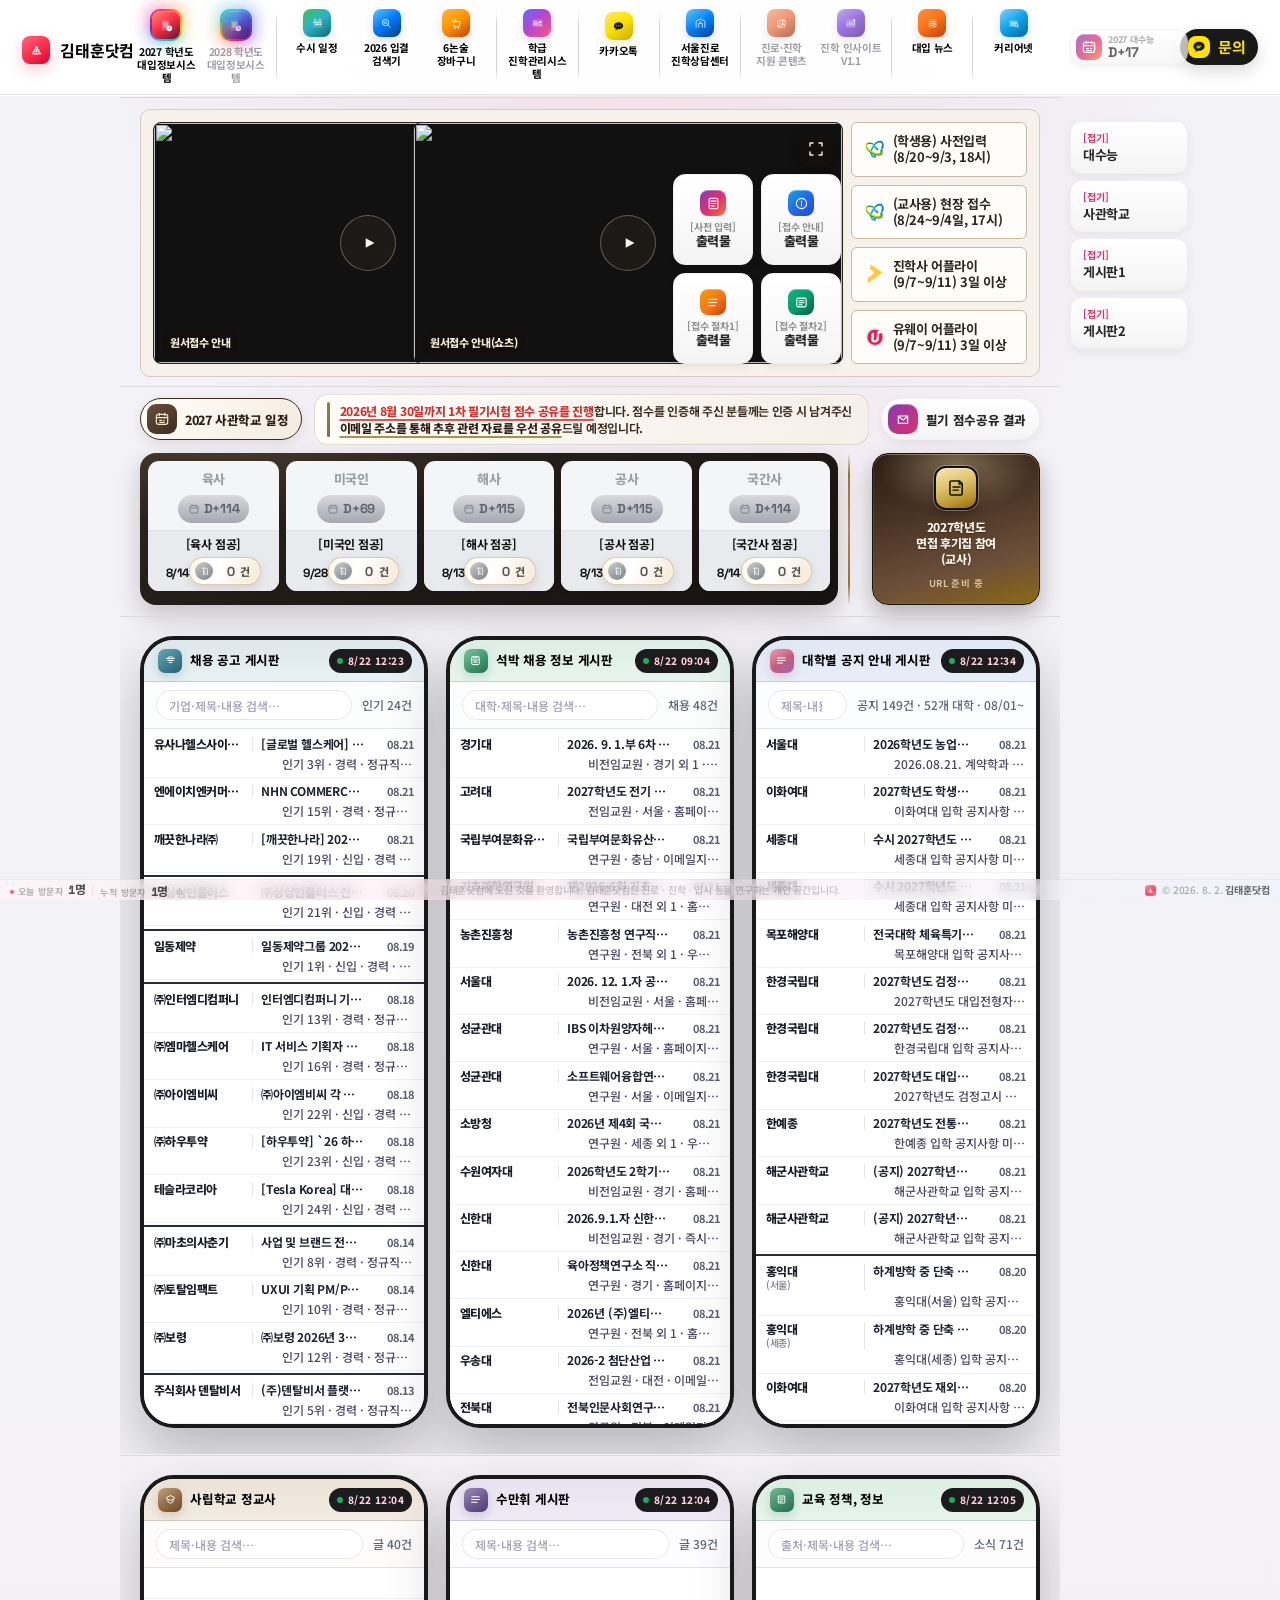
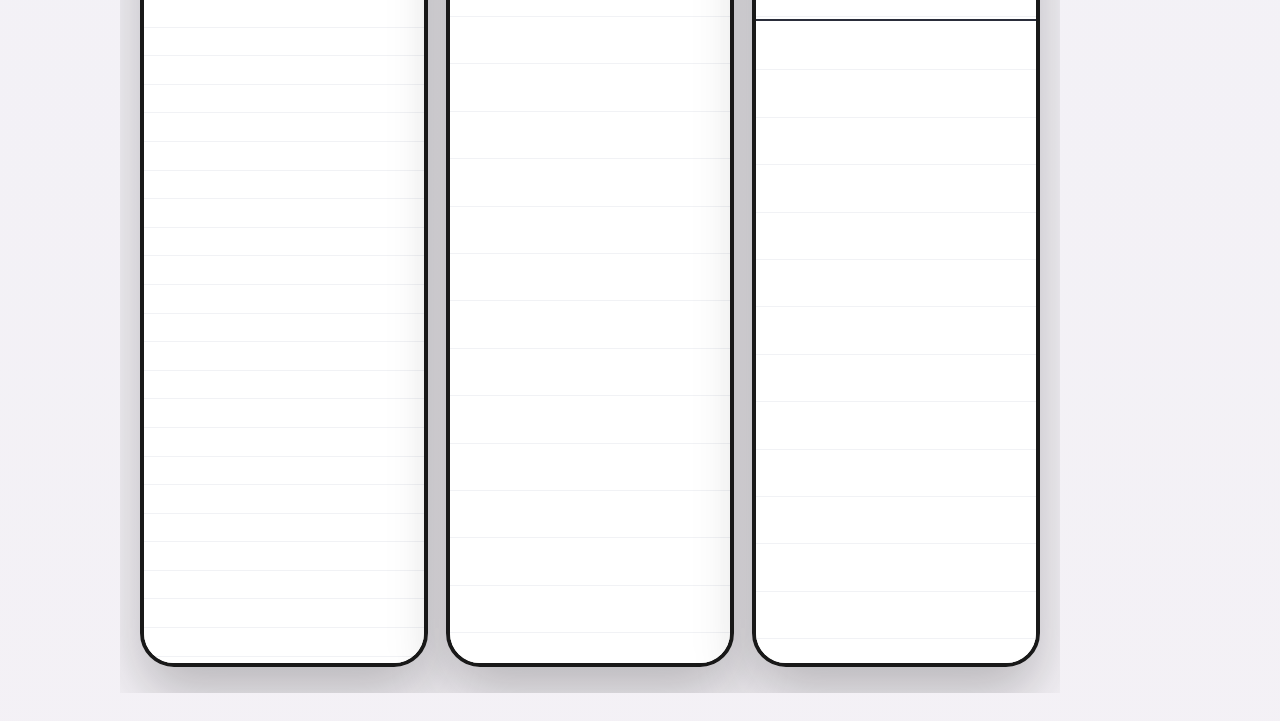
==== commit 37bedbe4: "11" ====
--- a/index.html
+++ b/index.html
@@ -3626,8 +3626,45 @@
     }
 
     .suneung-player.is-on .suneung-poster,
-    .suneung-player.is-on .suneung-play {
+    .suneung-player.is-on:not(.is-paused) .suneung-play {
       opacity: 0;
+    }
+
+    .suneung-player.is-paused .suneung-play {
+      opacity: 1;
+    }
+
+    .suneung-seek {
+      position: absolute;
+      left: 0;
+      right: 0;
+      bottom: 0;
+      z-index: 5;
+      display: none;
+      align-items: center;
+      padding: 14px 10px 6px;
+      background: linear-gradient(180deg, transparent 0%, rgba(12, 10, 8, 0.55) 70%);
+      pointer-events: auto;
+    }
+
+    .suneung-player.has-media .suneung-seek {
+      display: flex;
+    }
+
+    .suneung-seek-range {
+      width: 100%;
+      height: 28px;
+      margin: 0;
+      padding: 0;
+      cursor: pointer;
+      accent-color: #f6f1ea;
+      background: transparent;
+      touch-action: none;
+    }
+
+    .suneung-player.has-media .suneung-caption,
+    .suneung-player.has-media .suneung-pause-chip {
+      bottom: 34px;
     }
 
     .suneung-play {
@@ -6484,6 +6521,9 @@
               <span class="suneung-caption">원서접수 안내</span>
               <span class="suneung-pause-chip">클릭하면 중지</span>
             </button>
+            <div class="suneung-seek" hidden>
+              <input class="suneung-seek-range" type="range" min="0" max="1000" value="0" step="1" aria-label="재생 위치" />
+            </div>
             <button type="button" class="suneung-fs-btn" aria-label="전체화면">
               <svg viewBox="0 0 24 24" fill="none" aria-hidden="true">
                 <path d="M8 4H4v4M16 4h4v4M8 20H4v-4M16 20h4v-4" stroke="currentColor" stroke-width="1.9" stroke-linecap="round" stroke-linejoin="round"/>
@@ -6500,6 +6540,9 @@
               <span class="suneung-caption">원서접수 안내(쇼츠)</span>
               <span class="suneung-pause-chip">클릭하면 중지</span>
             </button>
+            <div class="suneung-seek" hidden>
+              <input class="suneung-seek-range" type="range" min="0" max="1000" value="0" step="1" aria-label="재생 위치" />
+            </div>
             <button type="button" class="suneung-fs-btn" aria-label="전체화면">
               <svg viewBox="0 0 24 24" fill="none" aria-hidden="true">
                 <path d="M8 4H4v4M16 4h4v4M8 20H4v-4M16 20h4v-4" stroke="currentColor" stroke-width="1.9" stroke-linecap="round" stroke-linejoin="round"/>
@@ -10088,19 +10131,100 @@
           }
         }
 
+        const PLAY_RATE = 2.5;
+
+        function playerVideo(player) {
+          return player.querySelector(".suneung-stage video");
+        }
+
+        function setPlayerUi(player, playing) {
+          const hit = player.querySelector(".suneung-player-hit");
+          const chip = player.querySelector(".suneung-pause-chip");
+          player.classList.toggle("is-on", true);
+          player.classList.toggle("is-paused", !playing);
+          if (hit) {
+            hit.setAttribute("aria-pressed", playing ? "true" : "false");
+            const label = hit.getAttribute("aria-label") || "";
+            hit.setAttribute("aria-label", playing ? label.replace("재생", "중지") : label.replace("중지", "재생"));
+          }
+          if (chip) chip.textContent = playing ? "클릭하면 중지" : "클릭하면 재생";
+        }
+
+        function bindSeek(player, video) {
+          const seek = player.querySelector(".suneung-seek");
+          const range = player.querySelector(".suneung-seek-range");
+          if (!seek || !range || range.dataset.bound === "1") return;
+          range.dataset.bound = "1";
+          seek.hidden = false;
+          player.classList.add("has-media");
+          let dragging = false;
+          const seekTo = () => {
+            if (!Number.isFinite(video.duration) || video.duration <= 0) return;
+            video.currentTime = (Number(range.value) / 1000) * video.duration;
+          };
+          const finishSeek = () => {
+            if (!dragging) return;
+            dragging = false;
+            seekTo();
+            video.playbackRate = PLAY_RATE;
+            const playTry = video.play();
+            if (playTry && typeof playTry.catch === "function") playTry.catch(() => {});
+            setPlayerUi(player, true);
+          };
+          const startDrag = (e) => {
+            e.stopPropagation();
+            dragging = true;
+          };
+          range.addEventListener("pointerdown", startDrag);
+          range.addEventListener("touchstart", startDrag, { passive: true });
+          range.addEventListener("click", (e) => e.stopPropagation());
+          range.addEventListener("input", (e) => {
+            e.stopPropagation();
+            dragging = true;
+            seekTo();
+          });
+          range.addEventListener("pointerup", finishSeek);
+          range.addEventListener("pointercancel", finishSeek);
+          range.addEventListener("change", finishSeek);
+          range.addEventListener("touchend", finishSeek);
+          video.addEventListener("timeupdate", () => {
+            if (dragging || !Number.isFinite(video.duration) || video.duration <= 0) return;
+            range.value = String(Math.round((video.currentTime / video.duration) * 1000));
+          });
+        }
+
         function stopPlayer(player) {
           const stage = player.querySelector(".suneung-stage");
           const hit = player.querySelector(".suneung-player-hit");
+          const seek = player.querySelector(".suneung-seek");
+          const range = player.querySelector(".suneung-seek-range");
           if (stage) {
             stage.innerHTML = "";
             stage.hidden = true;
           }
-          player.classList.remove("is-on");
+          if (seek) seek.hidden = true;
+          if (range) {
+            range.value = "0";
+            range.dataset.bound = "";
+          }
+          player.classList.remove("is-on", "is-paused", "has-media");
           if (hit) {
             hit.setAttribute("aria-pressed", "false");
             const label = hit.getAttribute("aria-label") || "";
             hit.setAttribute("aria-label", label.replace("중지", "재생"));
           }
+          const chip = player.querySelector(".suneung-pause-chip");
+          if (chip) chip.textContent = "클릭하면 중지";
+        }
+
+        function pausePlayer(player) {
+          const video = playerVideo(player);
+          if (!video) {
+            stopPlayer(player);
+            return;
+          }
+          video.pause();
+          setPlayerUi(player, false);
         }
 
         function playPlayer(player) {
@@ -10108,15 +10232,32 @@
           const stage = player.querySelector(".suneung-stage");
           const hit = player.querySelector(".suneung-player-hit");
           if (!id || !stage) return;
+          strip.querySelectorAll(".suneung-player").forEach((other) => {
+            if (other !== player && other.classList.contains("is-on") && !other.classList.contains("is-paused")) {
+              pausePlayer(other);
+            }
+          });
+          const existing = playerVideo(player);
+          if (existing) {
+            existing.playbackRate = PLAY_RATE;
+            const playTry = existing.play();
+            if (playTry && typeof playTry.catch === "function") playTry.catch(() => {});
+            setPlayerUi(player, true);
+            return;
+          }
           stage.hidden = false;
           const video = document.createElement("video");
           video.playsInline = true;
-          video.preload = "metadata";
+          video.preload = "auto";
           video.controls = false;
+          video.playbackRate = PLAY_RATE;
+          video.defaultPlaybackRate = PLAY_RATE;
           video.setAttribute("playsinline", "");
+          video.setAttribute("webkit-playsinline", "");
           video.style.objectFit = "contain";
           video.src = directUrl(id);
           const fallback = () => {
+            if (playerVideo(player) !== video) return;
             stage.innerHTML = "";
             const iframe = document.createElement("iframe");
             iframe.src = `${previewUrl(id)}?autoplay=1`;
@@ -10126,19 +10267,22 @@
             stage.appendChild(iframe);
           };
           video.addEventListener("error", fallback, { once: true });
-          video.addEventListener("playing", () => player.classList.add("is-on"), { once: true });
+          video.addEventListener("loadedmetadata", () => {
+            video.playbackRate = PLAY_RATE;
+            bindSeek(player, video);
+          });
+          video.addEventListener("playing", () => {
+            video.playbackRate = PLAY_RATE;
+            setPlayerUi(player, true);
+          });
           stage.innerHTML = "";
           stage.appendChild(video);
+          bindSeek(player, video);
           const playTry = video.play();
           if (playTry && typeof playTry.catch === "function") {
             playTry.catch(fallback);
           }
-          player.classList.add("is-on");
-          if (hit) {
-            hit.setAttribute("aria-pressed", "true");
-            const label = hit.getAttribute("aria-label") || "";
-            hit.setAttribute("aria-label", label.replace("재생", "중지"));
-          }
+          setPlayerUi(player, true);
         }
 
         function isPlayerFullscreen(player) {
@@ -10169,9 +10313,18 @@
           const fsBtn = player.querySelector(".suneung-fs-btn");
           if (hit) {
             hit.addEventListener("click", () => {
-              if (player.classList.contains("is-on")) stopPlayer(player);
-              else playPlayer(player);
+              const video = playerVideo(player);
+              if (video && !video.paused && player.classList.contains("is-on") && !player.classList.contains("is-paused")) {
+                pausePlayer(player);
+              } else {
+                playPlayer(player);
+              }
             });
+          }
+          const seek = player.querySelector(".suneung-seek");
+          if (seek) {
+            seek.addEventListener("click", (e) => e.stopPropagation());
+            seek.addEventListener("pointerdown", (e) => e.stopPropagation());
           }
           if (fsBtn) {
             fsBtn.addEventListener("click", (e) => {
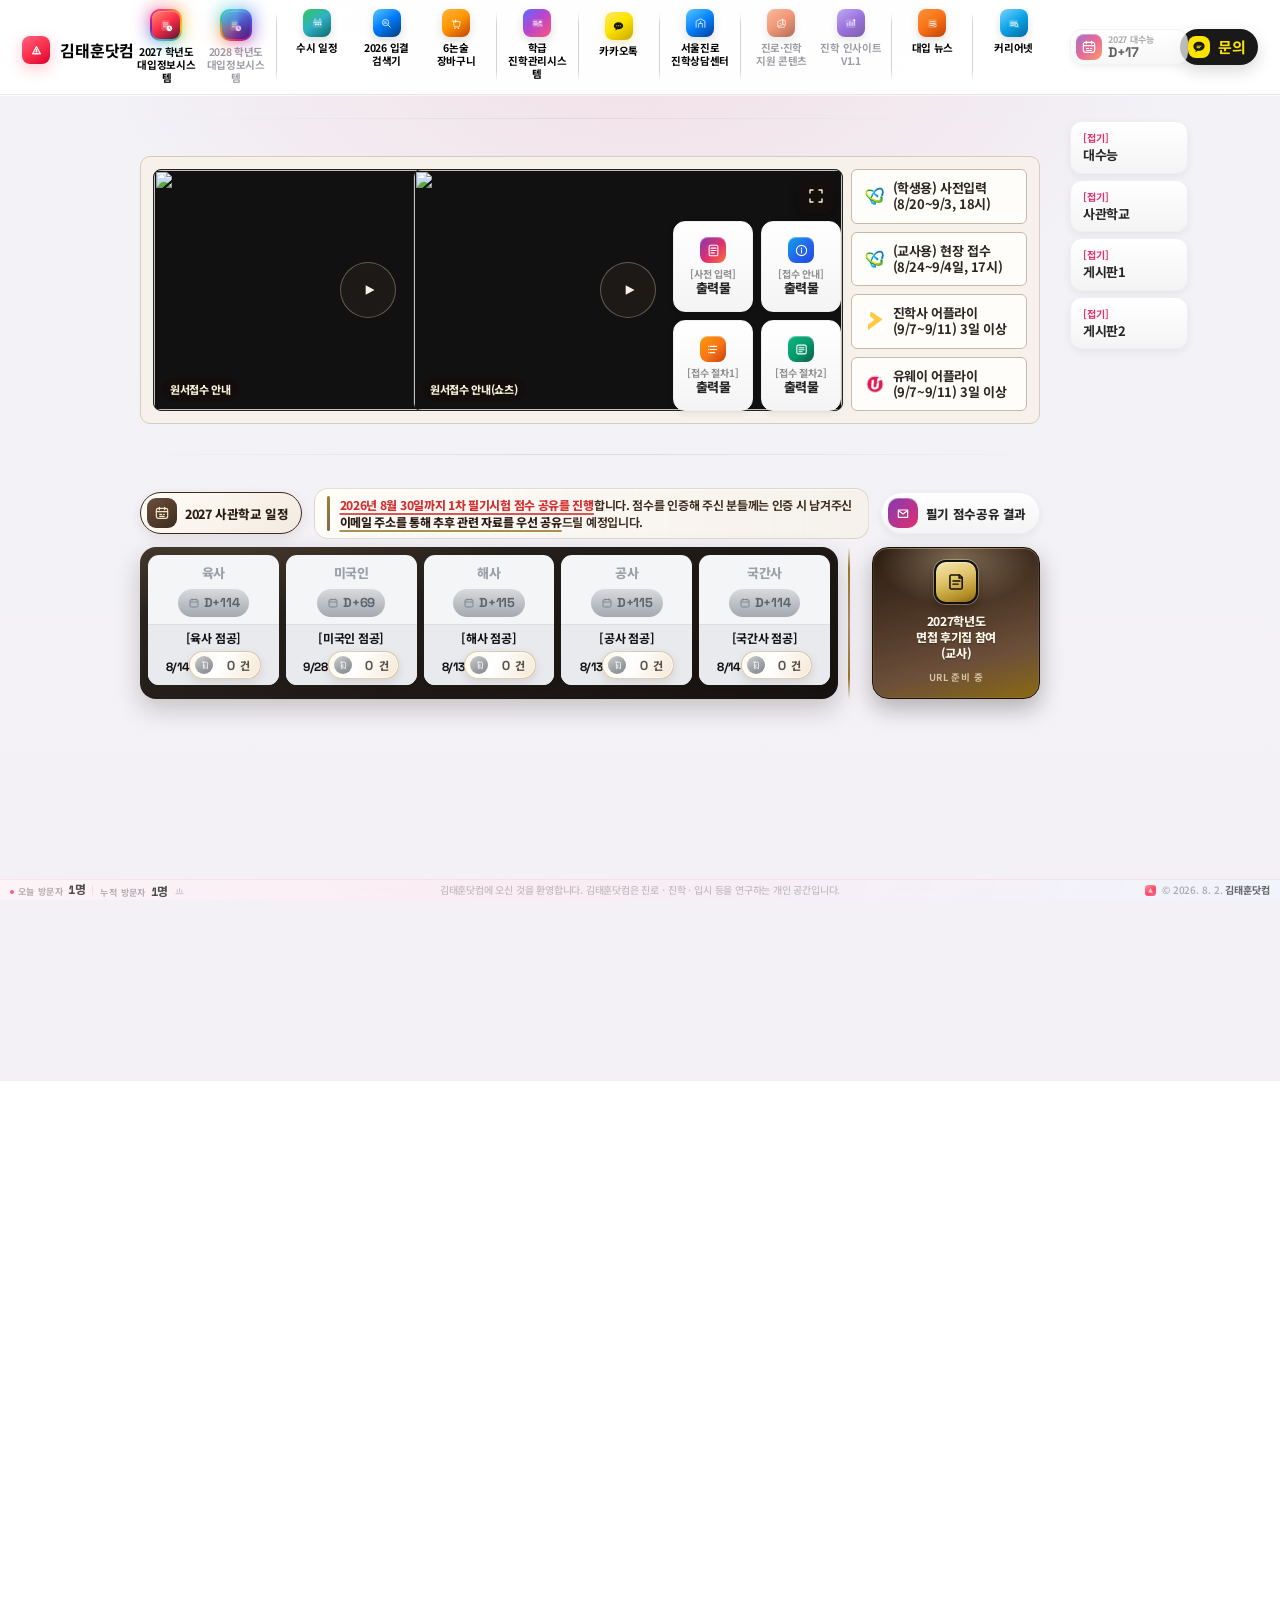
==== commit 8787986d: "11" ====
--- a/index.html
+++ b/index.html
@@ -3552,6 +3552,11 @@
       font: inherit;
     }
 
+    .suneung-player.has-media .suneung-player-hit {
+      bottom: 52px;
+      height: auto;
+    }
+
     .suneung-player.is-on .suneung-player-hit {
       background: transparent;
     }
@@ -3639,12 +3644,13 @@
       left: 0;
       right: 0;
       bottom: 0;
-      z-index: 5;
+      z-index: 8;
       display: none;
       align-items: center;
-      padding: 14px 10px 6px;
+      padding: 16px 10px 8px;
       background: linear-gradient(180deg, transparent 0%, rgba(12, 10, 8, 0.55) 70%);
       pointer-events: auto;
+      touch-action: none;
     }
 
     .suneung-player.has-media .suneung-seek {
@@ -4114,8 +4120,12 @@
       contain-intrinsic-size: auto 900px;
     }
 
+    .fold-body {
+      padding-top: 4px;
+    }
+
     .fold-body > .chat-section {
-      padding-top: 4px;
+      padding-top: 8px;
       padding-bottom: 10px;
     }
 
@@ -4129,21 +4139,30 @@
       align-items: center;
       justify-content: flex-end;
       box-sizing: border-box;
-      min-height: 48px;
+      min-height: 56px;
       width: min(1560px, 100%);
-      margin: 4px auto;
-      padding: 4px clamp(10px, 3vw, 20px);
+      margin: 16px auto;
+      padding: 8px clamp(10px, 3vw, 20px);
     }
 
     .fold-rule::before {
       content: "";
       position: absolute;
-      left: clamp(10px, 3vw, 20px);
+      left: clamp(12px, 3vw, 24px);
       right: 108px;
       top: 50%;
       height: 1px;
-      background: #dbdbdb;
+      transform: translateY(-50%);
+      background: linear-gradient(
+        90deg,
+        transparent 0%,
+        #efefef 8%,
+        #dbdbdb 50%,
+        #efefef 92%,
+        transparent 100%
+      );
       box-shadow: none;
+      border: 0;
     }
 
     .fold-toggle {
@@ -4363,15 +4382,17 @@
       }
 
       .fold-rule {
-        min-height: 1px;
-        height: 1px;
-        margin: 0 auto;
+        min-height: 0;
+        height: 0;
+        margin: 22px auto;
         padding: 0;
       }
 
       .fold-rule::before {
         left: 0;
         right: 0;
+        top: 0;
+        transform: none;
       }
 
       .fold-block[data-fold="suneung"] .suneung-strip {
@@ -4598,6 +4619,16 @@
       }
       .suneung-print-txt strong {
         color: #f5f5f7;
+      }
+      .fold-rule::before {
+        background: linear-gradient(
+          90deg,
+          transparent 0%,
+          #2c2c2e 8%,
+          #3a3a3c 50%,
+          #2c2c2e 92%,
+          transparent 100%
+        );
       }
       .fold-toggle,
       .fold-rail-btn,
@@ -9936,7 +9967,7 @@
         if (!strip || !panel) return;
 
         const previewUrl = (id) => `https://drive.google.com/file/d/${id}/preview`;
-        const directUrl = (id) => `https://drive.google.com/uc?export=download&id=${id}`;
+        const directUrl = (id) => `https://drive.usercontent.google.com/download?id=${id}&export=download&confirm=t`;
         const thumbUrl = (id, size) => `https://drive.google.com/thumbnail?id=${id}&sz=w${size}`;
         const lhUrl = (id, size) => `https://lh3.googleusercontent.com/d/${id}=w${size}`;
         const viewUrl = (id) => `https://drive.google.com/uc?export=view&id=${id}`;
@@ -10131,7 +10162,7 @@
           }
         }
 
-        const PLAY_RATE = 2.5;
+        const PLAY_RATE = 3;
 
         function playerVideo(player) {
           return player.querySelector(".suneung-stage video");
@@ -10150,46 +10181,133 @@
           if (chip) chip.textContent = playing ? "클릭하면 중지" : "클릭하면 재생";
         }
 
+        function mediaLength(video) {
+          const d = video.duration;
+          if (Number.isFinite(d) && d > 0) return d;
+          try {
+            if (video.seekable && video.seekable.length) {
+              return video.seekable.end(video.seekable.length - 1);
+            }
+          } catch (_) {}
+          const saved = Number(video.dataset.mediaLen);
+          return Number.isFinite(saved) && saved > 0 ? saved : 0;
+        }
+
+        function rememberLength(video) {
+          const len = mediaLength(video);
+          if (len > 0) video.dataset.mediaLen = String(len);
+          return len;
+        }
+
+        function jumpVideo(video, ratio) {
+          const len = rememberLength(video);
+          if (len <= 0) {
+            video.dataset.pendingSeek = String(ratio);
+            return false;
+          }
+          delete video.dataset.pendingSeek;
+          const t = Math.max(0, Math.min(len * 0.999, ratio * len));
+          try {
+            if (typeof video.fastSeek === "function") video.fastSeek(t);
+            else video.currentTime = t;
+          } catch {
+            video.currentTime = t;
+          }
+          video.playbackRate = PLAY_RATE;
+          video.defaultPlaybackRate = PLAY_RATE;
+          return true;
+        }
+
+        function playFast(video) {
+          video.playbackRate = PLAY_RATE;
+          video.defaultPlaybackRate = PLAY_RATE;
+          const playTry = video.play();
+          if (playTry && typeof playTry.catch === "function") playTry.catch(() => {});
+        }
+
         function bindSeek(player, video) {
           const seek = player.querySelector(".suneung-seek");
           const range = player.querySelector(".suneung-seek-range");
-          if (!seek || !range || range.dataset.bound === "1") return;
-          range.dataset.bound = "1";
+          if (!seek || !range) return;
           seek.hidden = false;
           player.classList.add("has-media");
+          if (range.dataset.bound === "1") {
+            rememberLength(video);
+            return;
+          }
+          range.dataset.bound = "1";
           let dragging = false;
-          const seekTo = () => {
-            if (!Number.isFinite(video.duration) || video.duration <= 0) return;
-            video.currentTime = (Number(range.value) / 1000) * video.duration;
+
+          const applyRatio = (ratio) => {
+            range.value = String(Math.round(ratio * 1000));
+            jumpVideo(video, ratio);
           };
-          const finishSeek = () => {
-            if (!dragging) return;
-            dragging = false;
-            seekTo();
-            video.playbackRate = PLAY_RATE;
-            const playTry = video.play();
-            if (playTry && typeof playTry.catch === "function") playTry.catch(() => {});
-            setPlayerUi(player, true);
+
+          const ratioFromClientX = (clientX) => {
+            const rect = seek.getBoundingClientRect();
+            if (!rect.width) return 0;
+            return Math.max(0, Math.min(1, (clientX - rect.left) / rect.width));
           };
+
           const startDrag = (e) => {
+            e.preventDefault();
             e.stopPropagation();
             dragging = true;
+            const x = e.clientX ?? (e.touches && e.touches[0] && e.touches[0].clientX);
+            if (typeof x === "number") applyRatio(ratioFromClientX(x));
           };
-          range.addEventListener("pointerdown", startDrag);
-          range.addEventListener("touchstart", startDrag, { passive: true });
-          range.addEventListener("click", (e) => e.stopPropagation());
+
+          const moveDrag = (e) => {
+            if (!dragging) return;
+            e.preventDefault();
+            const x = e.clientX ?? (e.touches && e.touches[0] && e.touches[0].clientX);
+            if (typeof x === "number") applyRatio(ratioFromClientX(x));
+          };
+
+          const endDrag = (e) => {
+            if (!dragging) return;
+            if (e) e.stopPropagation();
+            dragging = false;
+            const x = e && (e.clientX ?? (e.changedTouches && e.changedTouches[0] && e.changedTouches[0].clientX));
+            if (typeof x === "number") applyRatio(ratioFromClientX(x));
+            else jumpVideo(video, Number(range.value) / 1000);
+            const resume = () => {
+              playFast(video);
+              setPlayerUi(player, true);
+            };
+            if (video.seeking) video.addEventListener("seeked", resume, { once: true });
+            resume();
+          };
+
+          seek.addEventListener("pointerdown", (e) => {
+            startDrag(e);
+            if (seek.setPointerCapture && e.pointerId != null) {
+              try { seek.setPointerCapture(e.pointerId); } catch (_) {}
+            }
+          });
+          seek.addEventListener("pointermove", moveDrag);
+          seek.addEventListener("pointerup", endDrag);
+          seek.addEventListener("pointercancel", endDrag);
+          seek.addEventListener("click", (e) => e.stopPropagation());
           range.addEventListener("input", (e) => {
             e.stopPropagation();
             dragging = true;
-            seekTo();
+            jumpVideo(video, Number(range.value) / 1000);
           });
-          range.addEventListener("pointerup", finishSeek);
-          range.addEventListener("pointercancel", finishSeek);
-          range.addEventListener("change", finishSeek);
-          range.addEventListener("touchend", finishSeek);
+          range.addEventListener("change", endDrag);
+          const flushPending = () => {
+            rememberLength(video);
+            const pending = Number(video.dataset.pendingSeek);
+            if (Number.isFinite(pending) && pending >= 0) jumpVideo(video, pending);
+          };
+          video.addEventListener("loadedmetadata", flushPending);
+          video.addEventListener("durationchange", flushPending);
+          video.addEventListener("progress", () => rememberLength(video));
           video.addEventListener("timeupdate", () => {
-            if (dragging || !Number.isFinite(video.duration) || video.duration <= 0) return;
-            range.value = String(Math.round((video.currentTime / video.duration) * 1000));
+            if (dragging) return;
+            const len = rememberLength(video);
+            if (len <= 0) return;
+            range.value = String(Math.round((video.currentTime / len) * 1000));
           });
         }
 
@@ -10239,9 +10357,7 @@
           });
           const existing = playerVideo(player);
           if (existing) {
-            existing.playbackRate = PLAY_RATE;
-            const playTry = existing.play();
-            if (playTry && typeof playTry.catch === "function") playTry.catch(() => {});
+            playFast(existing);
             setPlayerUi(player, true);
             return;
           }
@@ -10258,6 +10374,9 @@
           video.src = directUrl(id);
           const fallback = () => {
             if (playerVideo(player) !== video) return;
+            const seek = player.querySelector(".suneung-seek");
+            if (seek) seek.hidden = true;
+            player.classList.remove("has-media");
             stage.innerHTML = "";
             const iframe = document.createElement("iframe");
             iframe.src = `${previewUrl(id)}?autoplay=1`;
@@ -10278,10 +10397,7 @@
           stage.innerHTML = "";
           stage.appendChild(video);
           bindSeek(player, video);
-          const playTry = video.play();
-          if (playTry && typeof playTry.catch === "function") {
-            playTry.catch(fallback);
-          }
+          playFast(video);
           setPlayerUi(player, true);
         }
 
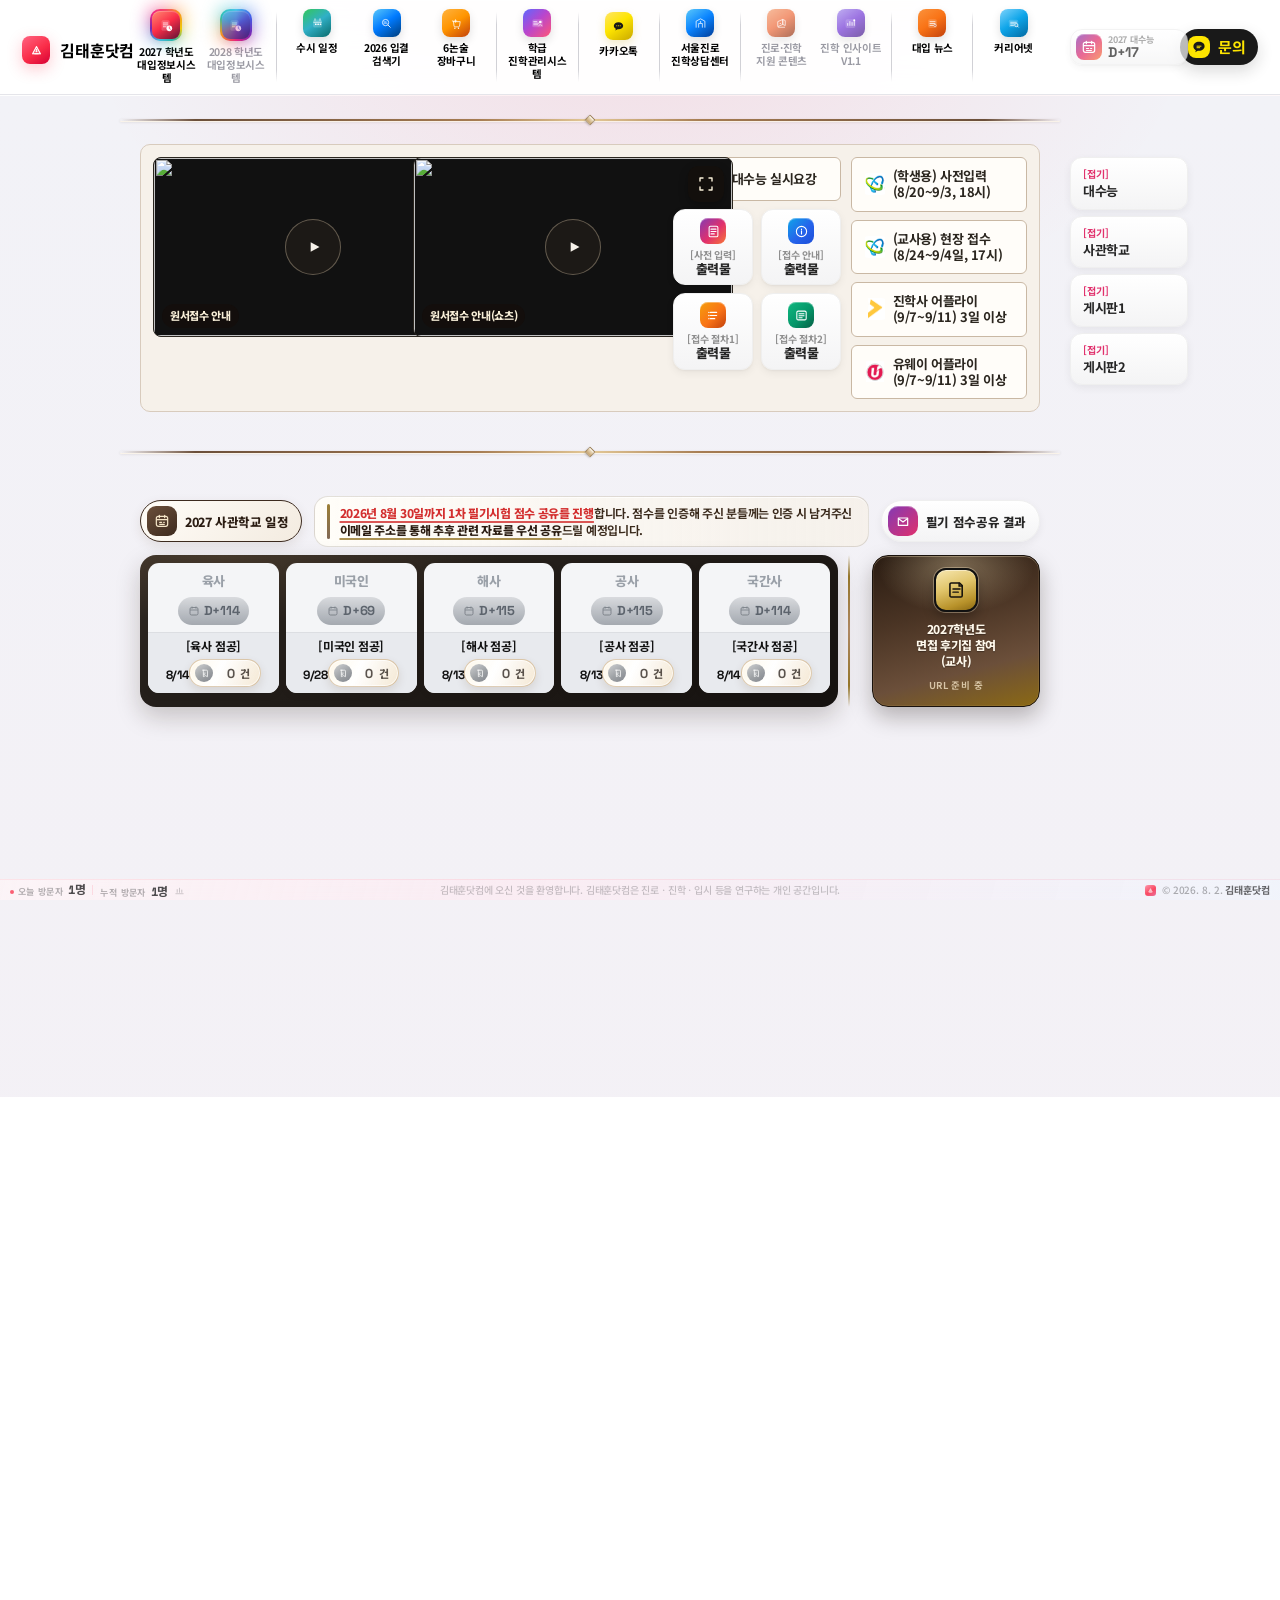
==== commit 4ef323cd: "11" ====
--- a/index.html
+++ b/index.html
@@ -3507,7 +3507,7 @@
       grid-template-columns: minmax(0, 1.22fr) minmax(0, 1.22fr) minmax(168px, 0.74fr) minmax(176px, 0.8fr);
       grid-template-areas: "v1 v2 a b";
       gap: 10px;
-      align-items: stretch;
+      align-items: start;
       min-height: 0;
     }
 
@@ -4141,7 +4141,7 @@
       box-sizing: border-box;
       min-height: 56px;
       width: min(1560px, 100%);
-      margin: 16px auto;
+      margin: 18px auto;
       padding: 8px clamp(10px, 3vw, 20px);
     }
 
@@ -4151,18 +4151,41 @@
       left: clamp(12px, 3vw, 24px);
       right: 108px;
       top: 50%;
-      height: 1px;
+      height: 2px;
       transform: translateY(-50%);
+      border-radius: 999px;
       background: linear-gradient(
         90deg,
         transparent 0%,
-        #efefef 8%,
-        #dbdbdb 50%,
-        #efefef 92%,
+        #6b4f3a 8%,
+        #a67c52 38%,
+        #e4c997 50%,
+        #a67c52 62%,
+        #6b4f3a 92%,
         transparent 100%
       );
-      box-shadow: none;
+      box-shadow:
+        0 1px 0 rgba(255, 248, 236, 0.8),
+        0 1px 3px rgba(61, 43, 31, 0.16);
       border: 0;
+    }
+
+    .fold-rule::after {
+      content: "";
+      position: absolute;
+      left: calc((100% - 108px) / 2);
+      top: 50%;
+      z-index: 1;
+      width: 8px;
+      height: 8px;
+      transform: translate(-50%, -50%) rotate(45deg);
+      border-radius: 1.5px;
+      background: linear-gradient(180deg, #f7edd8 0%, #c4a06a 100%);
+      border: 1px solid rgba(90, 64, 36, 0.42);
+      box-shadow:
+        inset 0 1px 0 rgba(255, 255, 255, 0.78),
+        0 1px 2px rgba(61, 43, 31, 0.2);
+      pointer-events: none;
     }
 
     .fold-toggle {
@@ -4329,6 +4352,10 @@
       .fold-rule::before {
         right: 124px;
       }
+
+      .fold-rule::after {
+        left: calc((100% - 124px) / 2);
+      }
     }
 
     @media (max-width: 720px) {
@@ -4340,6 +4367,10 @@
       .fold-rule::before {
         left: 10px;
         right: 118px;
+      }
+
+      .fold-rule::after {
+        left: calc((100% - 118px) / 2);
       }
 
       .fold-toggle {
@@ -4362,6 +4393,10 @@
         right: 108px;
       }
 
+      .fold-rule::after {
+        left: calc((100% - 108px) / 2);
+      }
+
       .fold-toggle {
         min-height: 44px;
         font-size: 12.5px;
@@ -4382,26 +4417,34 @@
       }
 
       .fold-rule {
-        min-height: 0;
-        height: 0;
-        margin: 22px auto;
+        min-height: 24px;
+        height: auto;
+        margin: 20px auto;
         padding: 0;
       }
 
       .fold-rule::before {
         left: 0;
         right: 0;
-        top: 0;
-        transform: none;
+        top: 50%;
+        transform: translateY(-50%);
+      }
+
+      .fold-rule::after {
+        left: 50%;
+      }
+
+      .fold-block[data-fold="suneung"] .fold-rule {
+        margin: 12px auto 8px;
       }
 
       .fold-block[data-fold="suneung"] .suneung-strip {
-        padding-top: 12px;
+        padding-top: 0;
       }
 
       .fold-rail {
         display: flex;
-        margin-top: 25px;
+        margin-top: 0;
       }
     }
 
@@ -4624,11 +4667,18 @@
         background: linear-gradient(
           90deg,
           transparent 0%,
-          #2c2c2e 8%,
-          #3a3a3c 50%,
-          #2c2c2e 92%,
+          #6b5340 8%,
+          #c4a06a 50%,
+          #6b5340 92%,
           transparent 100%
         );
+        box-shadow:
+          0 1px 0 rgba(255, 255, 255, 0.08),
+          0 1px 3px rgba(0, 0, 0, 0.28);
+      }
+      .fold-rule::after {
+        background: linear-gradient(180deg, #e6d3a8 0%, #8a6a40 100%);
+        border-color: rgba(232, 213, 181, 0.4);
       }
       .fold-toggle,
       .fold-rail-btn,
@@ -6542,8 +6592,8 @@
     <section class="suneung-strip" id="suneungStrip" aria-label="2027 대수능 안내">
       <div class="suneung-panel" id="suneungPanel">
         <div class="suneung-grid">
-          <article class="suneung-player" data-slot="1" data-drive="1cRACtOhhVN67Z4GSbuZ0ncwu-FT1LOXy">
-            <img class="suneung-poster" alt="" width="640" height="360" loading="lazy" decoding="async" src="https://drive.google.com/thumbnail?id=1cRACtOhhVN67Z4GSbuZ0ncwu-FT1LOXy&sz=w640" />
+          <article class="suneung-player" data-slot="1" data-yt="AXldwM5GqNg">
+            <img class="suneung-poster" alt="" width="640" height="360" loading="lazy" decoding="async" src="https://i.ytimg.com/vi/AXldwM5GqNg/hqdefault.jpg" />
             <div class="suneung-stage" hidden></div>
             <button type="button" class="suneung-player-hit" aria-pressed="false" aria-label="2027 대수능 원서접수 안내 영상 재생">
               <span class="suneung-play" aria-hidden="true">
@@ -6561,8 +6611,8 @@
               </svg>
             </button>
           </article>
-          <article class="suneung-player" data-slot="2" data-drive="1wsAiwVnYPmfHjIHRk-NrRNVvm8dT9L7D">
-            <img class="suneung-poster" alt="" width="640" height="360" loading="lazy" decoding="async" src="https://drive.google.com/thumbnail?id=1wsAiwVnYPmfHjIHRk-NrRNVvm8dT9L7D&sz=w640" />
+          <article class="suneung-player" data-slot="2" data-yt="-PQR0DFYlSE">
+            <img class="suneung-poster" alt="" width="640" height="360" loading="lazy" decoding="async" src="https://i.ytimg.com/vi/-PQR0DFYlSE/hqdefault.jpg" />
             <div class="suneung-stage" hidden></div>
             <button type="button" class="suneung-player-hit" aria-pressed="false" aria-label="2027 대수능 원서접수 안내 쇼츠 재생">
               <span class="suneung-play" aria-hidden="true">
@@ -9910,6 +9960,7 @@
           if (!open && id === "suneung") {
             document.dispatchEvent(new CustomEvent("suneung-collapse"));
           }
+          syncFoldRailTop();
           if (persist !== false && !open) {
             requestAnimationFrame(() => {
               try { block.scrollIntoView({ block: "nearest", behavior: "smooth" }); } catch (_) {}
@@ -9947,6 +9998,42 @@
           const id = block.getAttribute("data-fold");
           setOpen(block, saved[id] === false ? false : true, false);
         });
+        syncFoldRailTop();
+        requestAnimationFrame(syncFoldRailTop);
+        window.addEventListener("resize", syncFoldRailTop);
+      }
+
+      function syncFoldRailTop() {
+        const rail = document.getElementById("foldRail");
+        const main = document.querySelector(".lower-main");
+        if (!rail || !main) return;
+        if (window.innerWidth < 1280) {
+          rail.style.marginTop = "";
+          return;
+        }
+        const candidates = [
+          document.querySelector(".suneung-player"),
+          document.querySelector(".suneung-col-a"),
+          document.querySelector(".suneung-panel"),
+          document.querySelector(".sagwan-strip"),
+          document.querySelector(".chat-section")
+        ];
+        let target = null;
+        for (let i = 0; i < candidates.length; i++) {
+          const el = candidates[i];
+          if (!el) continue;
+          const block = el.closest(".fold-block");
+          if (block && block.classList.contains("is-collapsed")) continue;
+          if (el.offsetParent === null) continue;
+          target = el;
+          break;
+        }
+        if (!target) {
+          rail.style.marginTop = "";
+          return;
+        }
+        const top = Math.round(target.getBoundingClientRect().top - main.getBoundingClientRect().top);
+        rail.style.marginTop = Math.max(0, top) + "px";
       }
 
       function bootSuneungPanel() {
@@ -9974,9 +10061,9 @@
 
         let activePrintId = "";
         let activePrintMode = "image";
-        const SHEET_ZOOM_MIN = 0.75;
+        const SHEET_ZOOM_MIN = 0.25;
         const SHEET_ZOOM_MAX = 2;
-        const SHEET_ZOOM_STEP = 0.25;
+        const SHEET_ZOOM_STEP = 0.1;
         let sheetZoom = 1;
 
         function applySheetZoom() {
@@ -10162,10 +10249,71 @@
           }
         }
 
-        const PLAY_RATE = 3;
-
-        function playerVideo(player) {
-          return player.querySelector(".suneung-stage video");
+        const ytMap = new WeakMap();
+
+        function loadYtApi() {
+          if (window.YT && window.YT.Player) return Promise.resolve(window.YT);
+          if (window.__ytApiReady) return window.__ytApiReady;
+          window.__ytApiReady = new Promise((resolve) => {
+            const prev = window.onYouTubeIframeAPIReady;
+            window.onYouTubeIframeAPIReady = function () {
+              if (typeof prev === "function") prev();
+              resolve(window.YT);
+            };
+            const tag = document.createElement("script");
+            tag.src = "https://www.youtube.com/iframe_api";
+            tag.async = true;
+            document.head.appendChild(tag);
+          });
+          return window.__ytApiReady;
+        }
+
+        function getYt(player) {
+          return ytMap.get(player) || null;
+        }
+
+        function ytReady(yt) {
+          return !!(yt && typeof yt.getPlayerState === "function" && typeof yt.playVideo === "function");
+        }
+
+        function ytPlaying(yt) {
+          try {
+            return ytReady(yt) && window.YT && yt.getPlayerState() === window.YT.PlayerState.PLAYING;
+          } catch (_) {
+            return false;
+          }
+        }
+
+        function applyFastRate(yt) {
+          if (!ytReady(yt)) return;
+          try { yt.setPlaybackRate(1); } catch (_) {}
+        }
+
+        function ytDuration(yt) {
+          try {
+            const d = yt.getDuration();
+            if (Number.isFinite(d) && d > 0) {
+              yt.__len = d;
+              return d;
+            }
+          } catch (_) {}
+          return Number(yt && yt.__len) || 0;
+        }
+
+        function jumpYt(yt, ratio) {
+          const len = ytDuration(yt);
+          if (len <= 0) {
+            yt.__pending = ratio;
+            return false;
+          }
+          yt.__pending = null;
+          const t = Math.max(0, Math.min(len * 0.999, ratio * len));
+          try {
+            yt.seekTo(t, true);
+            applyFastRate(yt);
+            yt.playVideo();
+          } catch (_) {}
+          return true;
         }
 
         function setPlayerUi(player, playing) {
@@ -10181,58 +10329,14 @@
           if (chip) chip.textContent = playing ? "클릭하면 중지" : "클릭하면 재생";
         }
 
-        function mediaLength(video) {
-          const d = video.duration;
-          if (Number.isFinite(d) && d > 0) return d;
-          try {
-            if (video.seekable && video.seekable.length) {
-              return video.seekable.end(video.seekable.length - 1);
-            }
-          } catch (_) {}
-          const saved = Number(video.dataset.mediaLen);
-          return Number.isFinite(saved) && saved > 0 ? saved : 0;
-        }
-
-        function rememberLength(video) {
-          const len = mediaLength(video);
-          if (len > 0) video.dataset.mediaLen = String(len);
-          return len;
-        }
-
-        function jumpVideo(video, ratio) {
-          const len = rememberLength(video);
-          if (len <= 0) {
-            video.dataset.pendingSeek = String(ratio);
-            return false;
-          }
-          delete video.dataset.pendingSeek;
-          const t = Math.max(0, Math.min(len * 0.999, ratio * len));
-          try {
-            if (typeof video.fastSeek === "function") video.fastSeek(t);
-            else video.currentTime = t;
-          } catch {
-            video.currentTime = t;
-          }
-          video.playbackRate = PLAY_RATE;
-          video.defaultPlaybackRate = PLAY_RATE;
-          return true;
-        }
-
-        function playFast(video) {
-          video.playbackRate = PLAY_RATE;
-          video.defaultPlaybackRate = PLAY_RATE;
-          const playTry = video.play();
-          if (playTry && typeof playTry.catch === "function") playTry.catch(() => {});
-        }
-
-        function bindSeek(player, video) {
+        function bindSeek(player, yt) {
           const seek = player.querySelector(".suneung-seek");
           const range = player.querySelector(".suneung-seek-range");
           if (!seek || !range) return;
           seek.hidden = false;
           player.classList.add("has-media");
           if (range.dataset.bound === "1") {
-            rememberLength(video);
+            ytDuration(yt);
             return;
           }
           range.dataset.bound = "1";
@@ -10240,7 +10344,7 @@
 
           const applyRatio = (ratio) => {
             range.value = String(Math.round(ratio * 1000));
-            jumpVideo(video, ratio);
+            jumpYt(yt, ratio);
           };
 
           const ratioFromClientX = (clientX) => {
@@ -10270,13 +10374,10 @@
             dragging = false;
             const x = e && (e.clientX ?? (e.changedTouches && e.changedTouches[0] && e.changedTouches[0].clientX));
             if (typeof x === "number") applyRatio(ratioFromClientX(x));
-            else jumpVideo(video, Number(range.value) / 1000);
-            const resume = () => {
-              playFast(video);
-              setPlayerUi(player, true);
-            };
-            if (video.seeking) video.addEventListener("seeked", resume, { once: true });
-            resume();
+            else jumpYt(yt, Number(range.value) / 1000);
+            applyFastRate(yt);
+            try { yt.playVideo(); } catch (_) {}
+            setPlayerUi(player, true);
           };
 
           seek.addEventListener("pointerdown", (e) => {
@@ -10292,23 +10393,18 @@
           range.addEventListener("input", (e) => {
             e.stopPropagation();
             dragging = true;
-            jumpVideo(video, Number(range.value) / 1000);
+            jumpYt(yt, Number(range.value) / 1000);
           });
           range.addEventListener("change", endDrag);
-          const flushPending = () => {
-            rememberLength(video);
-            const pending = Number(video.dataset.pendingSeek);
-            if (Number.isFinite(pending) && pending >= 0) jumpVideo(video, pending);
-          };
-          video.addEventListener("loadedmetadata", flushPending);
-          video.addEventListener("durationchange", flushPending);
-          video.addEventListener("progress", () => rememberLength(video));
-          video.addEventListener("timeupdate", () => {
-            if (dragging) return;
-            const len = rememberLength(video);
+          if (player._seekTick) clearInterval(player._seekTick);
+          player._seekTick = setInterval(() => {
+            if (dragging || !ytReady(yt)) return;
+            const len = ytDuration(yt);
             if (len <= 0) return;
-            range.value = String(Math.round((video.currentTime / len) * 1000));
-          });
+            try {
+              range.value = String(Math.round((yt.getCurrentTime() / len) * 1000));
+            } catch (_) {}
+          }, 250);
         }
 
         function stopPlayer(player) {
@@ -10316,6 +10412,15 @@
           const hit = player.querySelector(".suneung-player-hit");
           const seek = player.querySelector(".suneung-seek");
           const range = player.querySelector(".suneung-seek-range");
+          const yt = getYt(player);
+          if (player._seekTick) {
+            clearInterval(player._seekTick);
+            player._seekTick = 0;
+          }
+          if (yt) {
+            try { yt.destroy(); } catch (_) {}
+            ytMap.delete(player);
+          }
           if (stage) {
             stage.innerHTML = "";
             stage.hidden = true;
@@ -10336,17 +10441,17 @@
         }
 
         function pausePlayer(player) {
-          const video = playerVideo(player);
-          if (!video) {
+          const yt = getYt(player);
+          if (!ytReady(yt)) {
             stopPlayer(player);
             return;
           }
-          video.pause();
+          try { yt.pauseVideo(); } catch (_) {}
           setPlayerUi(player, false);
         }
 
         function playPlayer(player) {
-          const id = player.getAttribute("data-drive");
+          const id = player.getAttribute("data-yt");
           const stage = player.querySelector(".suneung-stage");
           const hit = player.querySelector(".suneung-player-hit");
           if (!id || !stage) return;
@@ -10355,50 +10460,59 @@
               pausePlayer(other);
             }
           });
-          const existing = playerVideo(player);
-          if (existing) {
-            playFast(existing);
+          const existing = getYt(player);
+          if (existing && ytReady(existing)) {
+            applyFastRate(existing);
+            existing.playVideo();
             setPlayerUi(player, true);
             return;
           }
           stage.hidden = false;
-          const video = document.createElement("video");
-          video.playsInline = true;
-          video.preload = "auto";
-          video.controls = false;
-          video.playbackRate = PLAY_RATE;
-          video.defaultPlaybackRate = PLAY_RATE;
-          video.setAttribute("playsinline", "");
-          video.setAttribute("webkit-playsinline", "");
-          video.style.objectFit = "contain";
-          video.src = directUrl(id);
-          const fallback = () => {
-            if (playerVideo(player) !== video) return;
-            const seek = player.querySelector(".suneung-seek");
-            if (seek) seek.hidden = true;
-            player.classList.remove("has-media");
-            stage.innerHTML = "";
-            const iframe = document.createElement("iframe");
-            iframe.src = `${previewUrl(id)}?autoplay=1`;
-            iframe.allow = "autoplay; encrypted-media; fullscreen; picture-in-picture";
-            iframe.title = hit?.getAttribute("aria-label") || "대수능 안내 영상";
-            iframe.setAttribute("allowfullscreen", "");
-            stage.appendChild(iframe);
-          };
-          video.addEventListener("error", fallback, { once: true });
-          video.addEventListener("loadedmetadata", () => {
-            video.playbackRate = PLAY_RATE;
-            bindSeek(player, video);
+          stage.innerHTML = "";
+          const mount = document.createElement("div");
+          stage.appendChild(mount);
+          setPlayerUi(player, true);
+          loadYtApi().then((YT) => {
+            if (player.getAttribute("data-yt") !== id || !stage.contains(mount)) return;
+            const yt = new YT.Player(mount, {
+              videoId: id,
+              width: "100%",
+              height: "100%",
+              playerVars: {
+                autoplay: 1,
+                controls: 0,
+                disablekb: 1,
+                fs: 0,
+                modestbranding: 1,
+                rel: 0,
+                playsinline: 1,
+                iv_load_policy: 3,
+                origin: location.origin
+              },
+              events: {
+                onReady(e) {
+                  ytMap.set(player, e.target);
+                  applyFastRate(e.target);
+                  e.target.playVideo();
+                  bindSeek(player, e.target);
+                  if (e.target.__pending != null) jumpYt(e.target, e.target.__pending);
+                },
+                onStateChange(e) {
+                  applyFastRate(e.target);
+                  if (e.data === YT.PlayerState.PLAYING) setPlayerUi(player, true);
+                  if (e.data === YT.PlayerState.PAUSED || e.data === YT.PlayerState.ENDED) {
+                    if (!player.classList.contains("is-on")) return;
+                    if (e.data === YT.PlayerState.PAUSED) setPlayerUi(player, false);
+                  }
+                }
+              }
+            });
+            ytMap.set(player, yt);
+            if (hit) {
+              const iframe = stage.querySelector("iframe");
+              if (iframe) iframe.title = hit.getAttribute("aria-label") || "대수능 안내 영상";
+            }
           });
-          video.addEventListener("playing", () => {
-            video.playbackRate = PLAY_RATE;
-            setPlayerUi(player, true);
-          });
-          stage.innerHTML = "";
-          stage.appendChild(video);
-          bindSeek(player, video);
-          playFast(video);
-          setPlayerUi(player, true);
         }
 
         function isPlayerFullscreen(player) {
@@ -10416,11 +10530,6 @@
             req.call(player).catch(() => {});
             return;
           }
-          const video = player.querySelector("video");
-          if (video && video.webkitEnterFullscreen) {
-            video.webkitEnterFullscreen();
-            return;
-          }
           if (!player.classList.contains("is-on")) playPlayer(player);
         }
 
@@ -10429,8 +10538,7 @@
           const fsBtn = player.querySelector(".suneung-fs-btn");
           if (hit) {
             hit.addEventListener("click", () => {
-              const video = playerVideo(player);
-              if (video && !video.paused && player.classList.contains("is-on") && !player.classList.contains("is-paused")) {
+              if (ytPlaying(getYt(player)) && player.classList.contains("is-on") && !player.classList.contains("is-paused")) {
                 pausePlayer(player);
               } else {
                 playPlayer(player);
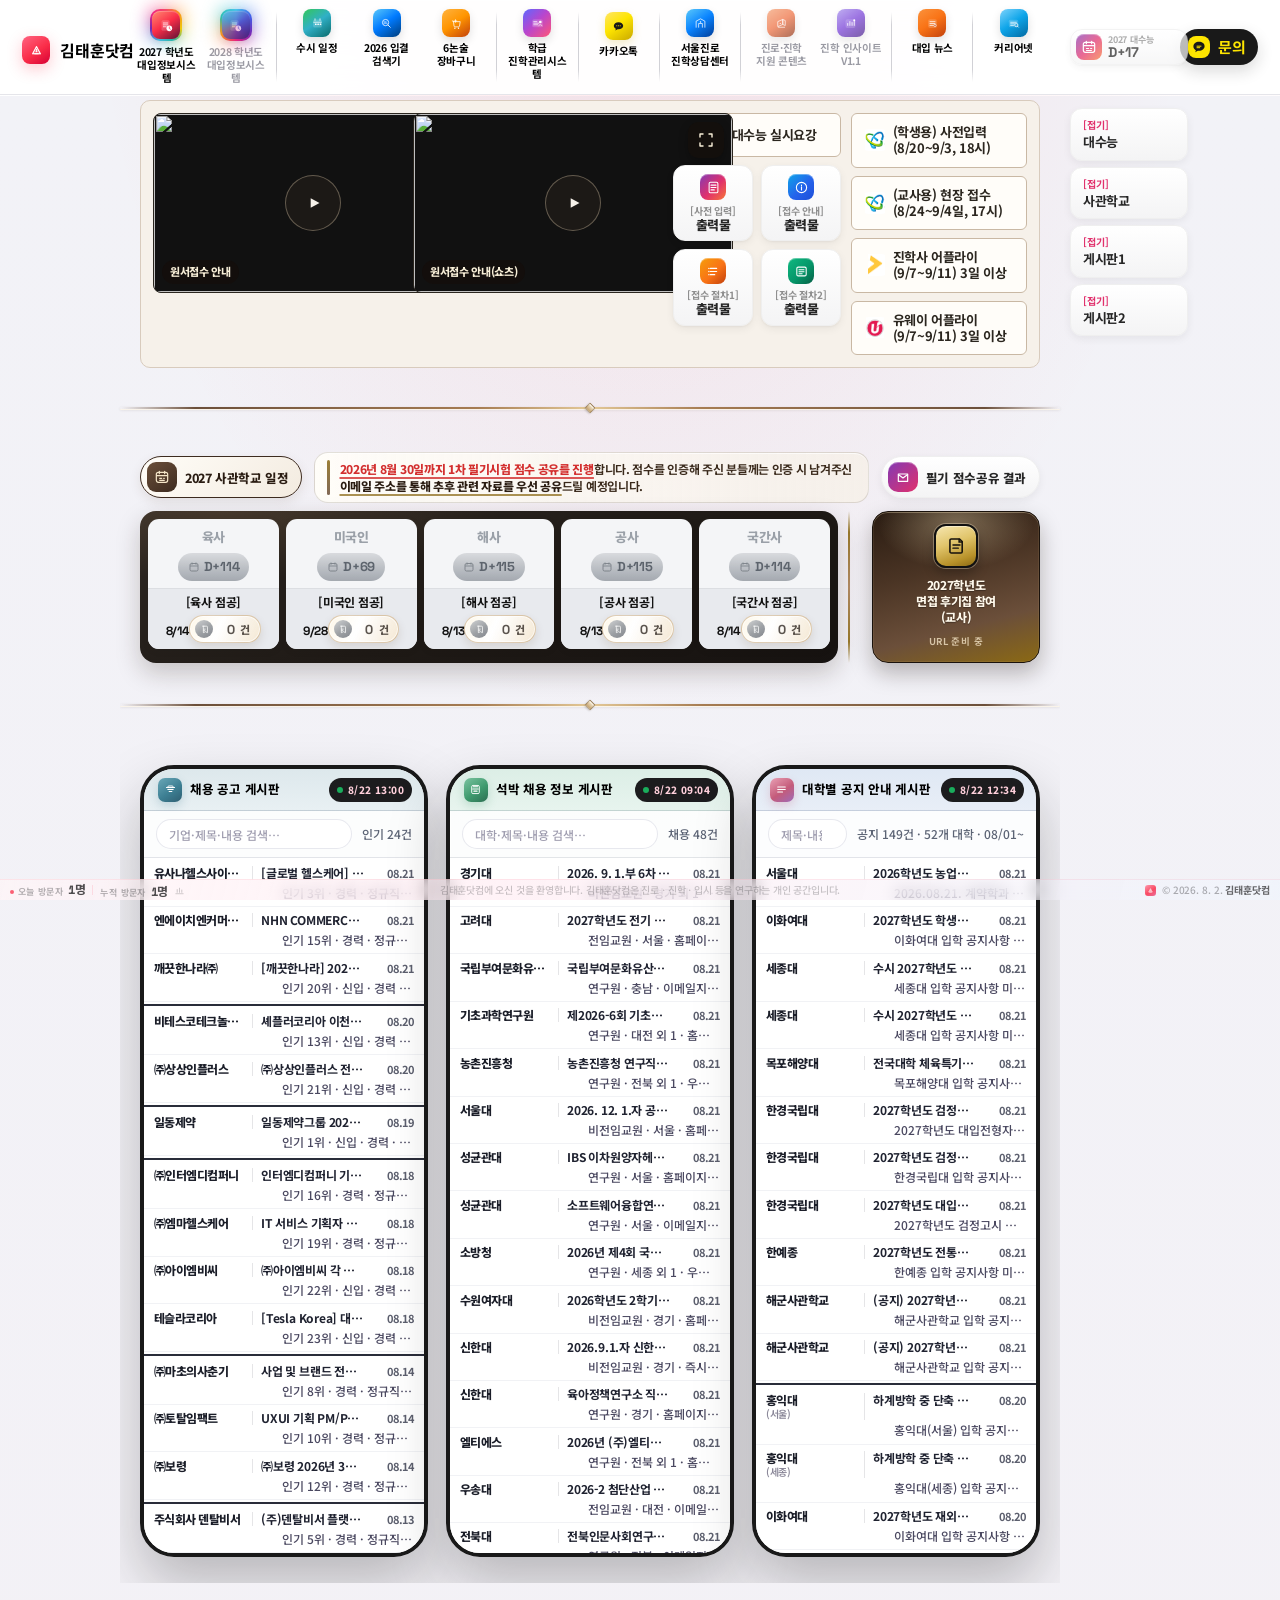
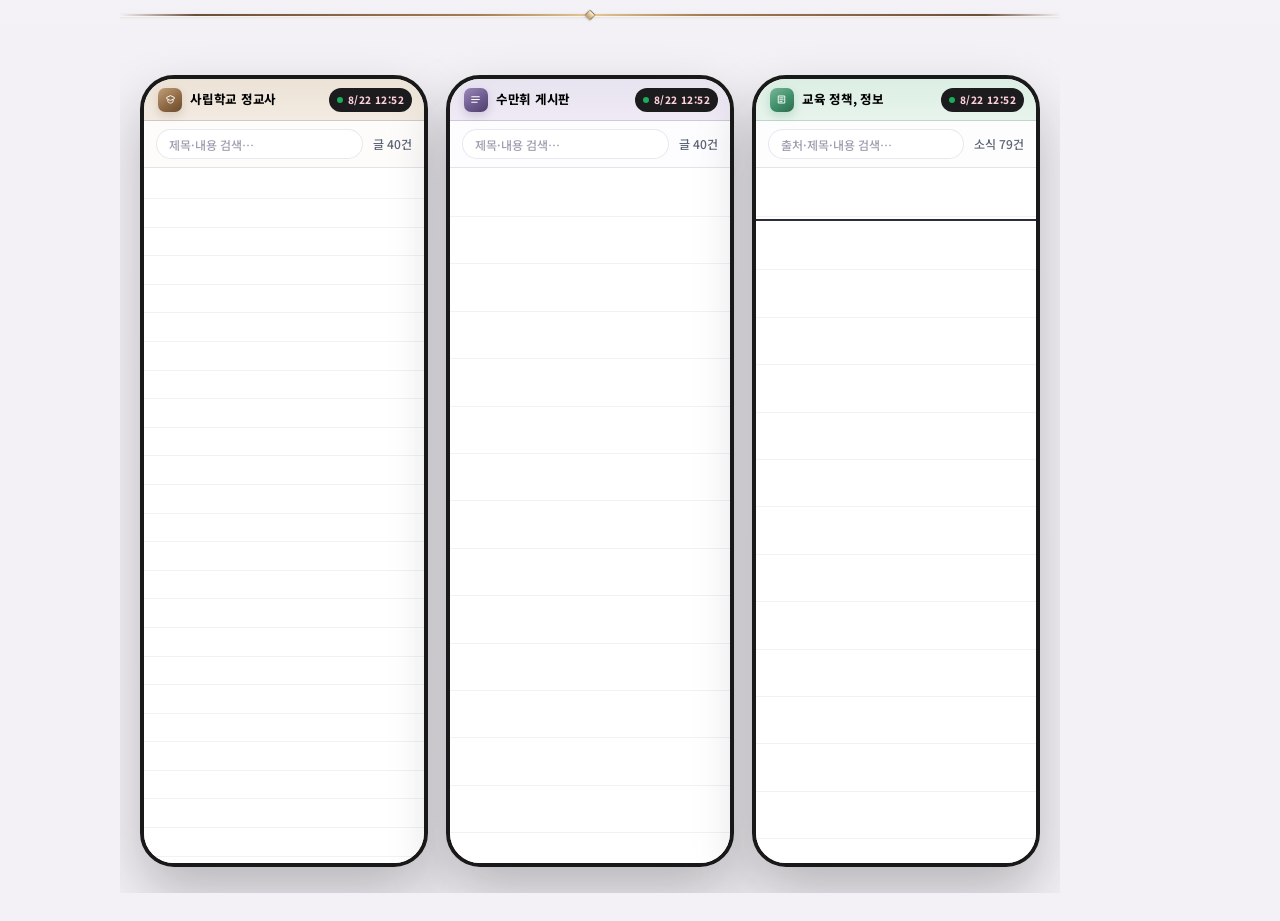
==== commit 8b753477: "11" ====
--- a/index.html
+++ b/index.html
@@ -4249,6 +4249,11 @@
       min-width: 2.5em;
     }
 
+    .fold-block[data-fold="suneung"] .fold-rule::before,
+    .fold-block[data-fold="suneung"] .fold-rule::after {
+      display: none;
+    }
+
     .fold-rail {
       position: sticky;
       top: calc(var(--nav-offset, 72px) + 12px);
@@ -4339,6 +4344,12 @@
     }
 
     @media (max-width: 1279px) {
+      .fold-block[data-fold="suneung"] .fold-rule {
+        min-height: 0;
+        margin: 8px auto 4px;
+        justify-content: flex-end;
+      }
+
       .fold-toggle {
         display: inline-flex;
         flex-shrink: 0;
@@ -4435,7 +4446,10 @@
       }
 
       .fold-block[data-fold="suneung"] .fold-rule {
-        margin: 12px auto 8px;
+        display: none;
+        min-height: 0;
+        height: 0;
+        margin: 0;
       }
 
       .fold-block[data-fold="suneung"] .suneung-strip {
@@ -4445,6 +4459,7 @@
       .fold-rail {
         display: flex;
         margin-top: 0;
+        align-self: start;
       }
     }
 
@@ -7096,8 +7111,13 @@
         <strong id="sagwanResultTitle">필기 점수공유 결과</strong>
         <button type="button" class="sagwan-modal-close" id="sagwanResultClose" aria-label="닫기">×</button>
       </div>
+      <div class="sagwan-result-ready" id="sagwanResultReady">
+        <span class="sagwan-result-badge" id="sagwanResultBadge">수합 중</span>
+        <strong id="sagwanResultReadyTitle">8/30까지 점수를 모으고 있습니다</strong>
+        <p id="sagwanResultReadyText">참여하신 이메일로 결과가 안내됩니다.</p>
+      </div>
       <form class="sagwan-result-form" id="sagwanResultForm">
-        <label for="sagwanResultEmail">점공 참여 이메일</label>
+        <label for="sagwanResultEmail">이메일 주소</label>
         <div class="sagwan-result-row">
           <input
             type="email"
@@ -7111,13 +7131,7 @@
           <button type="submit" class="sagwan-result-confirm" id="sagwanResultConfirm">확인</button>
         </div>
         <p class="err" id="sagwanResultEmailError" hidden>올바른 이메일 주소를 입력해 주세요.</p>
-        <p class="sagwan-result-hint">8/30까지 수합한 뒤, 입력한 주소로 결과를 안내합니다.</p>
       </form>
-      <div class="sagwan-result-ready" id="sagwanResultReady" hidden>
-        <span class="sagwan-result-badge">수합 중</span>
-        <strong>8/30까지 점수를 모으고 있습니다</strong>
-        <p>참여하신 이메일로 결과가 안내됩니다.</p>
-      </div>
     </div>
   </div>
 
@@ -10012,8 +10026,6 @@
           return;
         }
         const candidates = [
-          document.querySelector(".suneung-player"),
-          document.querySelector(".suneung-col-a"),
           document.querySelector(".suneung-panel"),
           document.querySelector(".sagwan-strip"),
           document.querySelector(".chat-section")
@@ -10286,7 +10298,7 @@
 
         function applyFastRate(yt) {
           if (!ytReady(yt)) return;
-          try { yt.setPlaybackRate(1); } catch (_) {}
+          try { yt.setPlaybackRate(1.25); } catch (_) {}
         }
 
         function ytDuration(yt) {
@@ -10619,6 +10631,9 @@
         const resultEmail = document.getElementById("sagwanResultEmail");
         const resultEmailError = document.getElementById("sagwanResultEmailError");
         const resultReady = document.getElementById("sagwanResultReady");
+        const resultBadge = document.getElementById("sagwanResultBadge");
+        const resultReadyTitle = document.getElementById("sagwanResultReadyTitle");
+        const resultReadyText = document.getElementById("sagwanResultReadyText");
         const RESULT_KEY = "kimtaehoon_sagwan_result_v1";
         const RESULT_READY_TEXT = "준비중(8/30까지 수합중)";
 
@@ -10642,8 +10657,11 @@
               ? '<svg viewBox="0 0 24 24" fill="none"><rect x="4" y="5" width="16" height="14" rx="1.6" stroke="currentColor" stroke-width="1.7"/><path d="M4 10h16M4 14.2h16M10 5v14" stroke="currentColor" stroke-width="1.55"/><path d="M13.2 8.4 16.4 15M16.4 8.4 13.2 15" stroke="currentColor" stroke-width="1.7" stroke-linecap="round"/></svg>'
               : '<svg viewBox="0 0 24 24" fill="none"><path d="M5 7.5h14v11H5z" stroke="currentColor" stroke-width="1.8" stroke-linejoin="round"/><path d="M5 8.2l7 5.2 7-5.2" stroke="currentColor" stroke-width="1.8" stroke-linejoin="round"/></svg>';
           }
-          if (resultForm) resultForm.hidden = ready;
-          if (resultReady) resultReady.hidden = !ready;
+          if (resultForm) resultForm.hidden = false;
+          if (resultReady) resultReady.hidden = false;
+          if (resultBadge) resultBadge.textContent = ready ? "준비중" : "수합 중";
+          if (resultReadyTitle) resultReadyTitle.textContent = ready ? "준비중입니다" : "8/30까지 점수를 모으고 있습니다";
+          if (resultReadyText) resultReadyText.textContent = ready ? "입력하신 이메일로 결과가 안내됩니다." : "참여하신 이메일로 결과가 안내됩니다.";
         }
 
         function openResultModal() {
@@ -10654,8 +10672,8 @@
           resultModal.hidden = false;
           resultModal.classList.add("is-open");
           document.body.style.overflow = "hidden";
-          if (!ready && resultEmail) {
-            resultEmail.value = "";
+          if (resultEmail) {
+            resultEmail.value = ready && readResultState()?.email ? readResultState().email : "";
             resultEmail.focus();
           }
         }
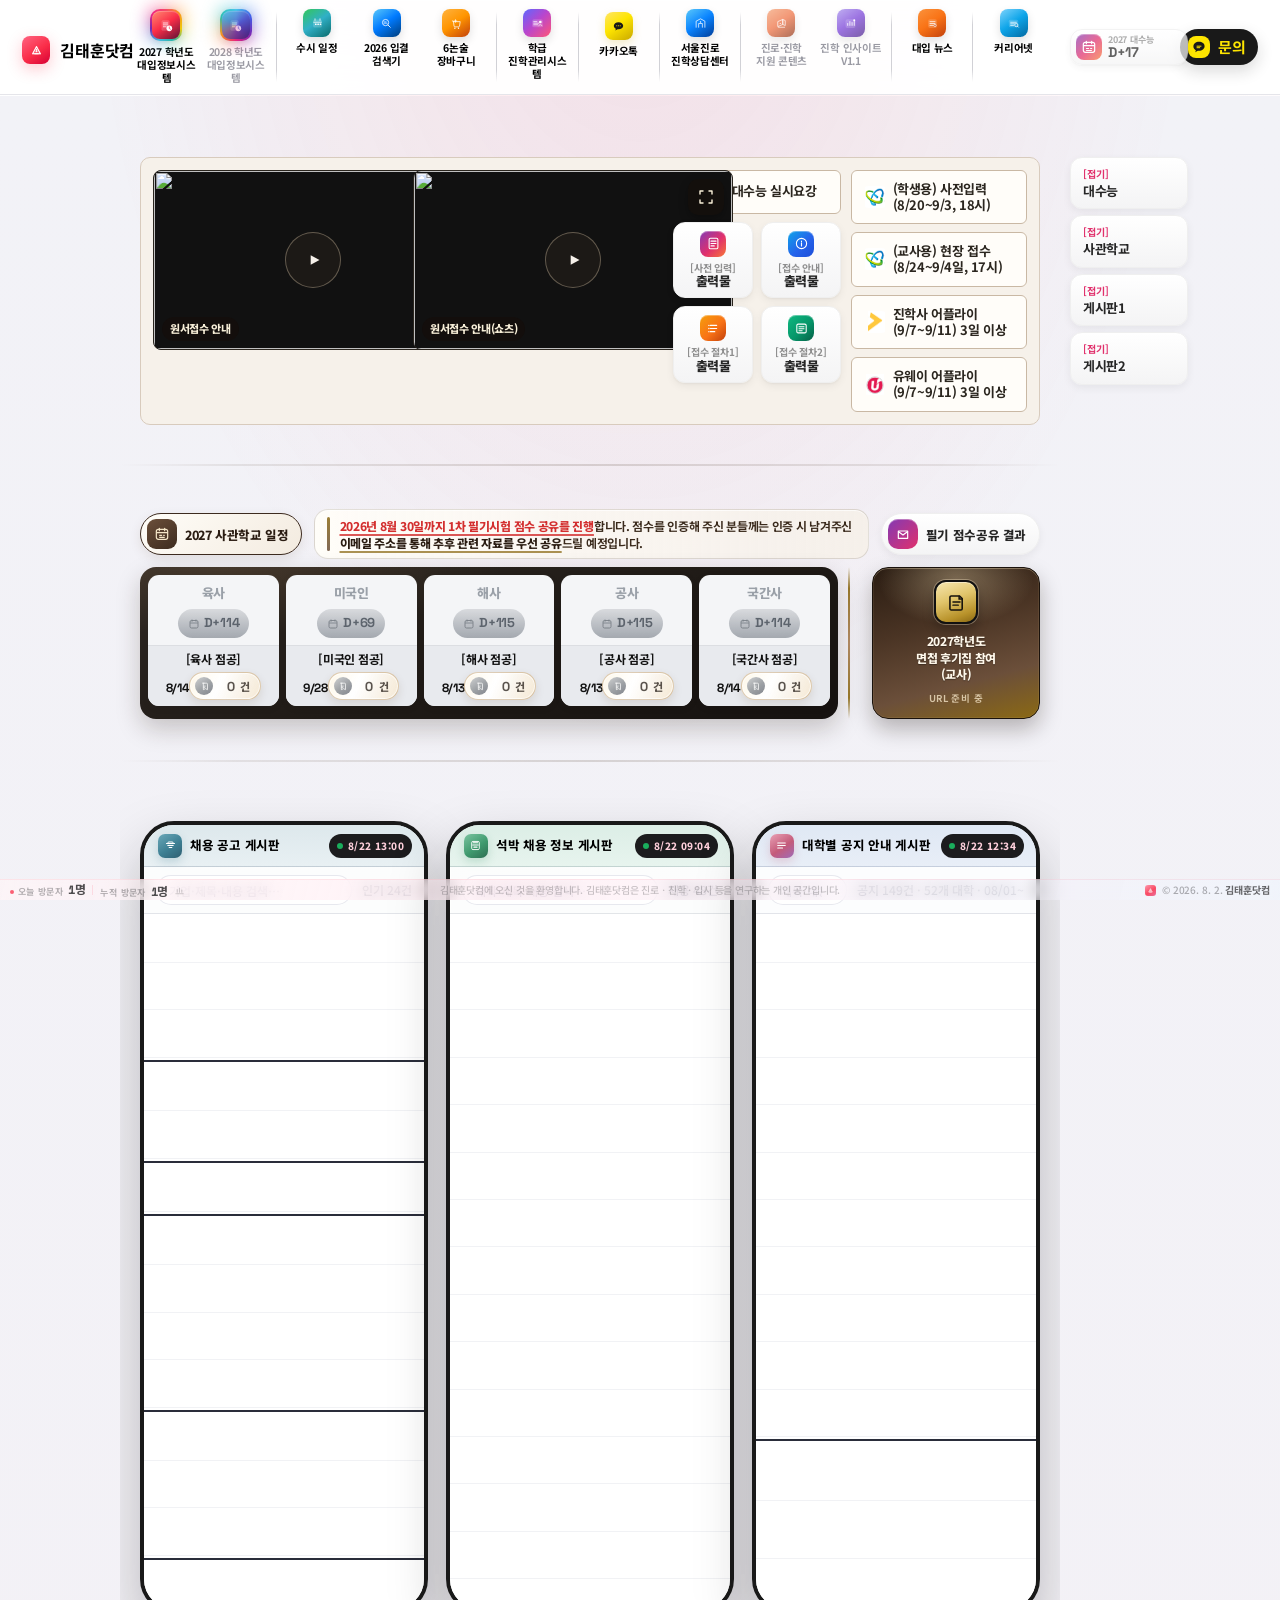
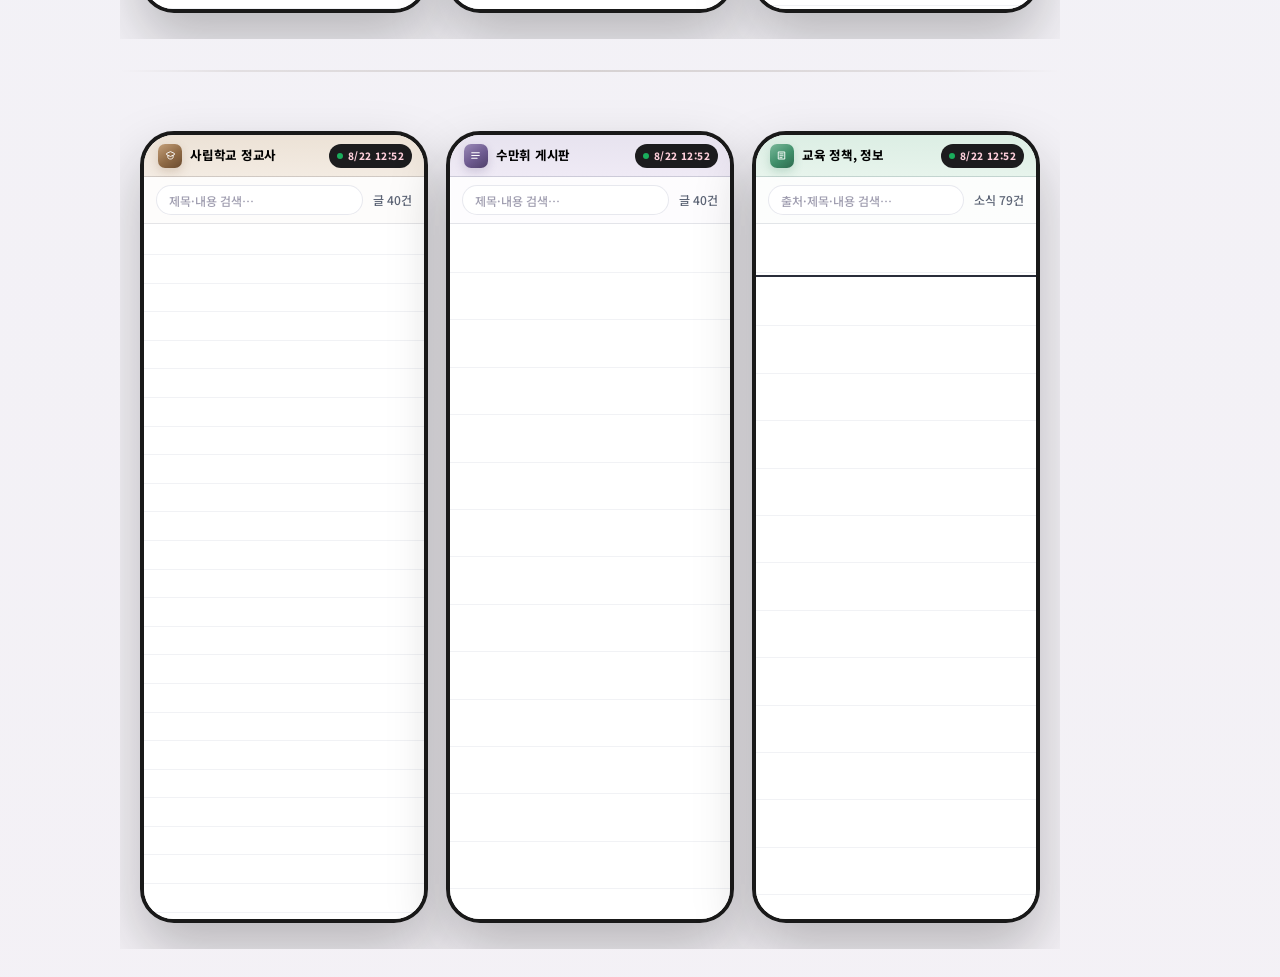
==== commit 54da3da2: "11" ====
--- a/index.html
+++ b/index.html
@@ -581,6 +581,7 @@
     }
 
     .suneung-dday {
+      appearance: none;
       display: inline-flex;
       align-items: center;
       gap: 7px;
@@ -590,7 +591,11 @@
       border-radius: 12px;
       background: linear-gradient(180deg, #ffffff 0%, #f4f4f5 100%);
       color: #262626;
+      font: inherit;
       text-decoration: none;
+      cursor: pointer;
+      -webkit-tap-highlight-color: transparent;
+      touch-action: manipulation;
       box-shadow:
         inset 0 1px 0 #fff,
         0 3px 8px rgba(0, 0, 0, 0.06),
@@ -662,6 +667,76 @@
     .suneung-dday:active {
       transform: translateY(1px);
       box-shadow: inset 0 2px 5px rgba(0, 0, 0, 0.08);
+    }
+
+    .bookmark-sheet {
+      position: fixed;
+      inset: 0;
+      z-index: 96;
+      display: none;
+      align-items: center;
+      justify-content: center;
+      padding: 20px 16px calc(20px + env(safe-area-inset-bottom, 0px));
+      background: rgba(0, 0, 0, 0.36);
+    }
+
+    .bookmark-sheet.is-open {
+      display: flex;
+    }
+
+    .bookmark-sheet[hidden] {
+      display: none !important;
+    }
+
+    .bookmark-sheet-card {
+      width: min(360px, 100%);
+      padding: 22px 18px 16px;
+      border-radius: 16px;
+      background: #fff;
+      border: 1px solid #efefef;
+      box-shadow: 0 16px 40px rgba(0, 0, 0, 0.18);
+    }
+
+    .bookmark-sheet-ask {
+      margin: 0 0 18px;
+      font-size: 16px;
+      font-weight: 800;
+      letter-spacing: -0.03em;
+      line-height: 1.45;
+      color: #1c1c1e;
+      word-break: keep-all;
+      text-align: center;
+    }
+
+    .bookmark-sheet-actions {
+      display: grid;
+      grid-template-columns: 1fr 1fr;
+      gap: 8px;
+    }
+
+    .bookmark-sheet-no,
+    .bookmark-sheet-yes {
+      min-height: 46px;
+      border-radius: 12px;
+      font: inherit;
+      font-size: 15px;
+      font-weight: 800;
+      letter-spacing: -0.02em;
+      cursor: pointer;
+      touch-action: manipulation;
+      -webkit-tap-highlight-color: transparent;
+    }
+
+    .bookmark-sheet-no {
+      border: 1px solid #efefef;
+      background: #f4f4f5;
+      color: #262626;
+    }
+
+    .bookmark-sheet-yes {
+      border: 1px solid #191919;
+      background: linear-gradient(180deg, #3a3a3c 0%, #191919 100%);
+      color: #fff;
     }
 
     @media (hover: hover) and (pointer: fine) {
@@ -2019,6 +2094,7 @@
       background:
         radial-gradient(70% 55% at 50% -8%, rgba(250, 45, 72, 0.1), transparent 62%),
         linear-gradient(180deg, var(--bg-subtle) 0%, color-mix(in srgb, var(--bg-subtle) 88%, var(--color-primary-50)) 100%);
+      padding-top: 1.5cm;
       padding-bottom: 28px;
       padding-left: env(safe-area-inset-left, 0px);
       padding-right: env(safe-area-inset-right, 0px);
@@ -4151,41 +4227,23 @@
       left: clamp(12px, 3vw, 24px);
       right: 108px;
       top: 50%;
-      height: 2px;
+      height: 1px;
       transform: translateY(-50%);
-      border-radius: 999px;
+      border-radius: 0;
       background: linear-gradient(
         90deg,
         transparent 0%,
-        #6b4f3a 8%,
-        #a67c52 38%,
-        #e4c997 50%,
-        #a67c52 62%,
-        #6b4f3a 92%,
+        rgba(92, 74, 58, 0.22) 12%,
+        rgba(92, 74, 58, 0.38) 50%,
+        rgba(92, 74, 58, 0.22) 88%,
         transparent 100%
       );
-      box-shadow:
-        0 1px 0 rgba(255, 248, 236, 0.8),
-        0 1px 3px rgba(61, 43, 31, 0.16);
+      box-shadow: none;
       border: 0;
     }
 
     .fold-rule::after {
-      content: "";
-      position: absolute;
-      left: calc((100% - 108px) / 2);
-      top: 50%;
-      z-index: 1;
-      width: 8px;
-      height: 8px;
-      transform: translate(-50%, -50%) rotate(45deg);
-      border-radius: 1.5px;
-      background: linear-gradient(180deg, #f7edd8 0%, #c4a06a 100%);
-      border: 1px solid rgba(90, 64, 36, 0.42);
-      box-shadow:
-        inset 0 1px 0 rgba(255, 255, 255, 0.78),
-        0 1px 2px rgba(61, 43, 31, 0.2);
-      pointer-events: none;
+      content: none;
     }
 
     .fold-toggle {
@@ -4363,10 +4421,6 @@
       .fold-rule::before {
         right: 124px;
       }
-
-      .fold-rule::after {
-        left: calc((100% - 124px) / 2);
-      }
     }
 
     @media (max-width: 720px) {
@@ -4378,10 +4432,6 @@
       .fold-rule::before {
         left: 10px;
         right: 118px;
-      }
-
-      .fold-rule::after {
-        left: calc((100% - 118px) / 2);
       }
 
       .fold-toggle {
@@ -4404,10 +4454,6 @@
         right: 108px;
       }
 
-      .fold-rule::after {
-        left: calc((100% - 108px) / 2);
-      }
-
       .fold-toggle {
         min-height: 44px;
         font-size: 12.5px;
@@ -4439,10 +4485,6 @@
         right: 0;
         top: 50%;
         transform: translateY(-50%);
-      }
-
-      .fold-rule::after {
-        left: 50%;
       }
 
       .fold-block[data-fold="suneung"] .fold-rule {
@@ -4682,18 +4724,12 @@
         background: linear-gradient(
           90deg,
           transparent 0%,
-          #6b5340 8%,
-          #c4a06a 50%,
-          #6b5340 92%,
+          rgba(232, 213, 181, 0.18) 12%,
+          rgba(232, 213, 181, 0.32) 50%,
+          rgba(232, 213, 181, 0.18) 88%,
           transparent 100%
         );
-        box-shadow:
-          0 1px 0 rgba(255, 255, 255, 0.08),
-          0 1px 3px rgba(0, 0, 0, 0.28);
-      }
-      .fold-rule::after {
-        background: linear-gradient(180deg, #e6d3a8 0%, #8a6a40 100%);
-        border-color: rgba(232, 213, 181, 0.4);
+        box-shadow: none;
       }
       .fold-toggle,
       .fold-rail-btn,
@@ -6368,7 +6404,7 @@
       </div>
 
       <div class="nav-actions">
-        <a class="suneung-dday" id="suneungDdayBtn" href="#suneungStrip" aria-label="2027 대수능 D-day">
+        <button type="button" class="suneung-dday" id="suneungDdayBtn" aria-haspopup="dialog" aria-controls="bookmarkSheet" aria-label="2027 대수능 D-day, 즐겨찾기 추가">
           <span class="suneung-dday-ic" aria-hidden="true">
             <svg viewBox="0 0 24 24" fill="none">
               <rect x="3.5" y="5" width="17" height="15" rx="3" stroke="currentColor" stroke-width="1.8"/>
@@ -6381,7 +6417,7 @@
             <strong class="suneung-dday-count" id="suneungDdayCount">D-—</strong>
           </span>
           <span class="suneung-dday-date">11.19</span>
-        </a>
+        </button>
         <a class="inquiry-btn" href="https://open.kakao.com/me/8832" target="_blank" rel="noopener noreferrer" aria-label="문의 오픈채팅">
           <span class="ic" aria-hidden="true">
             <svg viewBox="0 0 24 24" fill="none">
@@ -7135,6 +7171,16 @@
     </div>
   </div>
 
+  <div class="bookmark-sheet" id="bookmarkSheet" hidden>
+    <div class="bookmark-sheet-card" role="dialog" aria-modal="true" aria-labelledby="bookmarkSheetTitle">
+      <p class="bookmark-sheet-ask" id="bookmarkSheetTitle">김태훈닷컴을 즐겨찾기로 추가하시겠습니까?</p>
+      <div class="bookmark-sheet-actions">
+        <button type="button" class="bookmark-sheet-no" id="bookmarkSheetNo">아니오</button>
+        <button type="button" class="bookmark-sheet-yes" id="bookmarkSheetYes">예</button>
+      </div>
+    </div>
+  </div>
+
   <div class="visit-stats-modal" id="visitStatsModal" hidden>
     <div class="visit-stats-card" role="dialog" aria-modal="true" aria-labelledby="visitStatsTitle">
       <div class="visit-stats-card-head">
@@ -11724,26 +11770,79 @@
               : info.kind === "elapsed"
                 ? "2027 대수능 " + info.text
                 : "2027 대수능까지 " + (info.days != null ? info.days + "일" : info.text);
-          btn.setAttribute("aria-label", label);
-          btn.setAttribute("title", label + " · 2026.11.19");
-        }
-
-        function revealSuneung() {
-          const block = document.querySelector('.fold-block[data-fold="suneung"]');
-          if (block && block.classList.contains("is-collapsed")) {
-            const toggle = block.querySelector(".fold-toggle");
-            if (toggle) toggle.click();
-          }
-          const target = document.getElementById("suneungStrip") || block;
-          if (!target) return;
-          const offset = parseFloat(getComputedStyle(document.documentElement).getPropertyValue("--nav-offset")) || 72;
-          const top = target.getBoundingClientRect().top + window.scrollY - offset - 8;
-          window.scrollTo({ top: Math.max(0, top), behavior: "smooth" });
-        }
+          btn.setAttribute("aria-label", label + ", 즐겨찾기 추가");
+          btn.setAttribute("title", label + " · 눌러서 즐겨찾기");
+        }
+
+        const sheet = document.getElementById("bookmarkSheet");
+        const sheetNo = document.getElementById("bookmarkSheetNo");
+        const sheetYes = document.getElementById("bookmarkSheetYes");
+        const BOOKMARK_NAME = "김태훈닷컴";
+
+        function pageUrl() {
+          return location.href.split("#")[0];
+        }
+
+        function closeBookmarkSheet() {
+          if (!sheet) return;
+          sheet.classList.remove("is-open");
+          sheet.hidden = true;
+        }
+
+        function openBookmarkSheet() {
+          if (!sheet) return;
+          sheet.hidden = false;
+          sheet.classList.add("is-open");
+        }
+
+        function saveFavorite() {
+          const url = pageUrl();
+          try {
+            if (window.external && typeof window.external.AddFavorite === "function") {
+              window.external.AddFavorite(url, BOOKMARK_NAME);
+            }
+          } catch (_) {}
+          try {
+            if (window.sidebar && typeof window.sidebar.addPanel === "function") {
+              window.sidebar.addPanel(BOOKMARK_NAME, url, "");
+            }
+          } catch (_) {}
+          try {
+            const blob = new Blob(["[InternetShortcut]\r\nURL=" + url + "\r\n"], { type: "application/octet-stream" });
+            const href = URL.createObjectURL(blob);
+            const a = document.createElement("a");
+            a.href = href;
+            a.download = BOOKMARK_NAME + ".url";
+            document.body.appendChild(a);
+            a.click();
+            a.remove();
+            setTimeout(() => URL.revokeObjectURL(href), 1500);
+          } catch (_) {}
+          try {
+            localStorage.setItem("kimtaehoon_favorite_v1", JSON.stringify({ name: BOOKMARK_NAME, url, at: Date.now() }));
+          } catch (_) {}
+          showToast(BOOKMARK_NAME + "을 즐겨찾기에 추가했습니다");
+        }
+
+        if (sheet) {
+          sheet.addEventListener("click", (e) => {
+            if (e.target === sheet) closeBookmarkSheet();
+          });
+        }
+        if (sheetNo) sheetNo.addEventListener("click", closeBookmarkSheet);
+        if (sheetYes) {
+          sheetYes.addEventListener("click", () => {
+            saveFavorite();
+            closeBookmarkSheet();
+          });
+        }
+        document.addEventListener("keydown", (e) => {
+          if (e.key === "Escape") closeBookmarkSheet();
+        });
 
         btn.addEventListener("click", (e) => {
           e.preventDefault();
-          revealSuneung();
+          openBookmarkSheet();
         });
 
         paint();
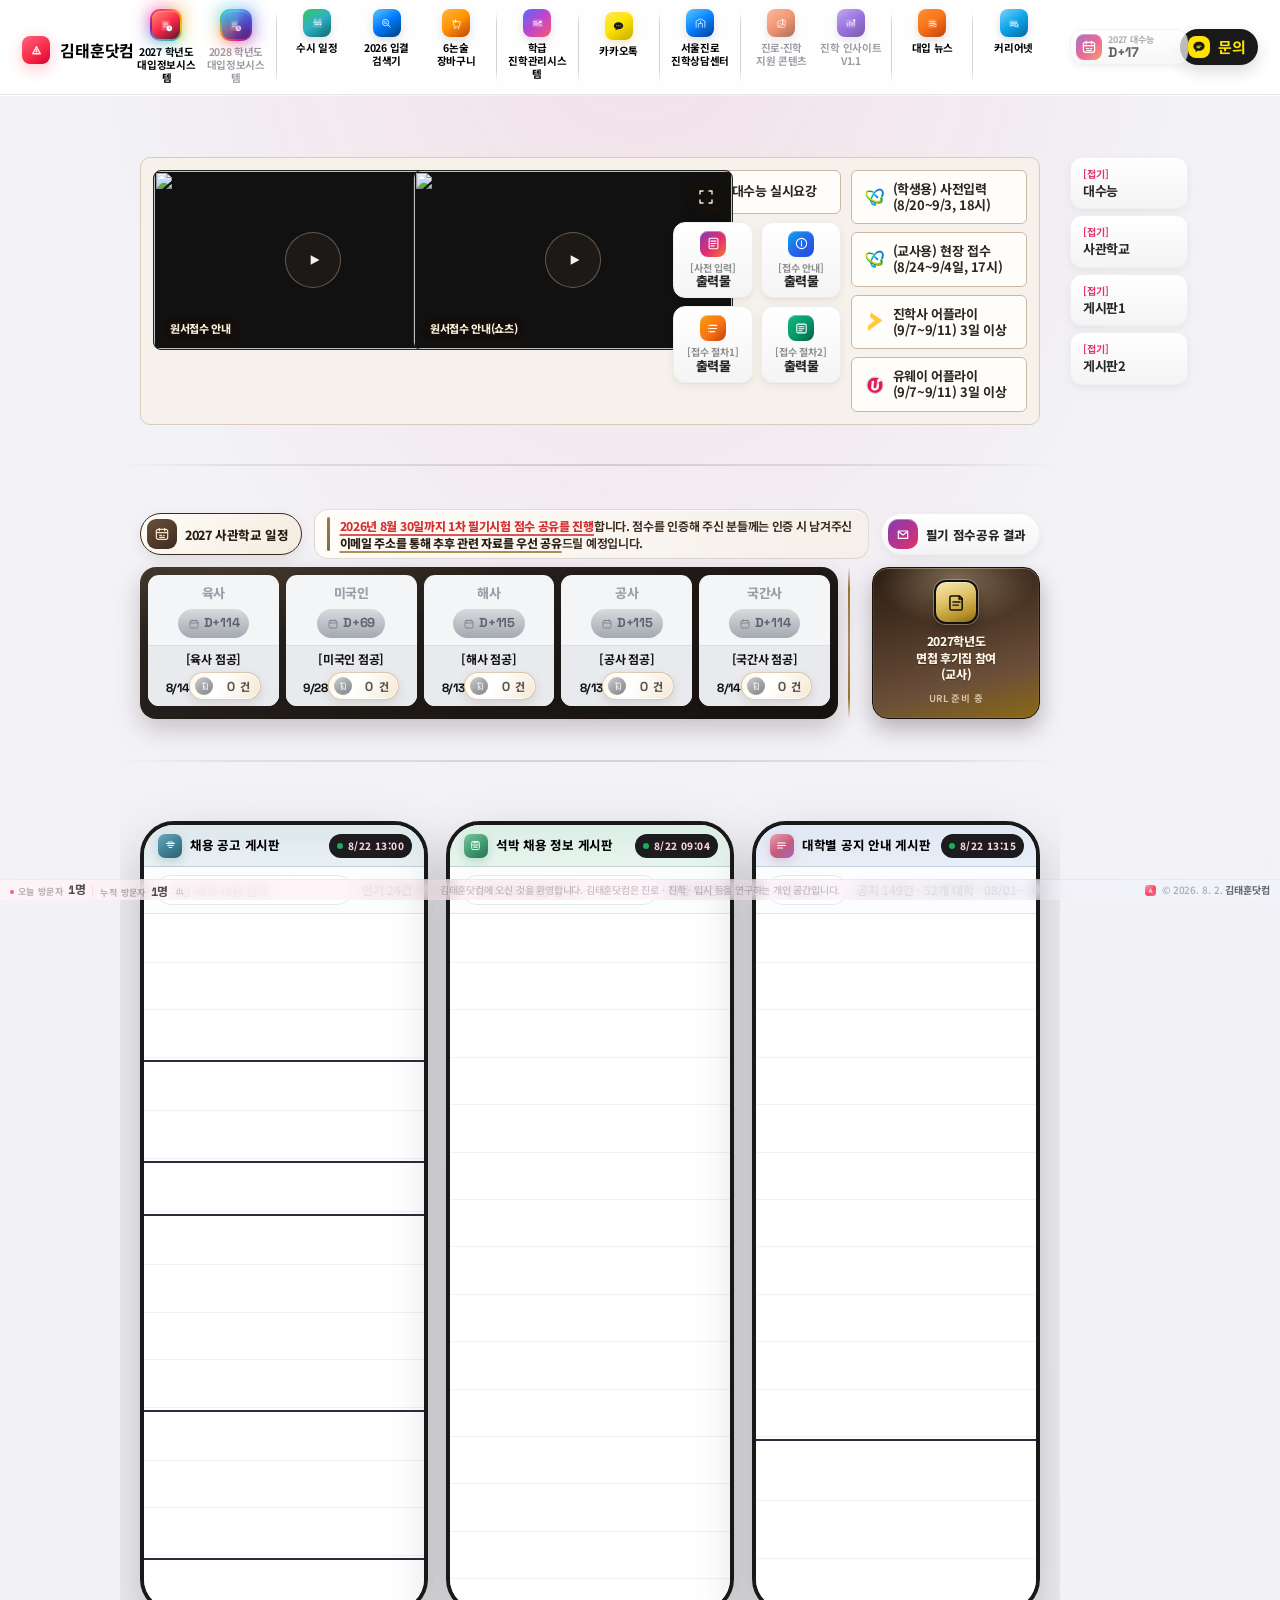
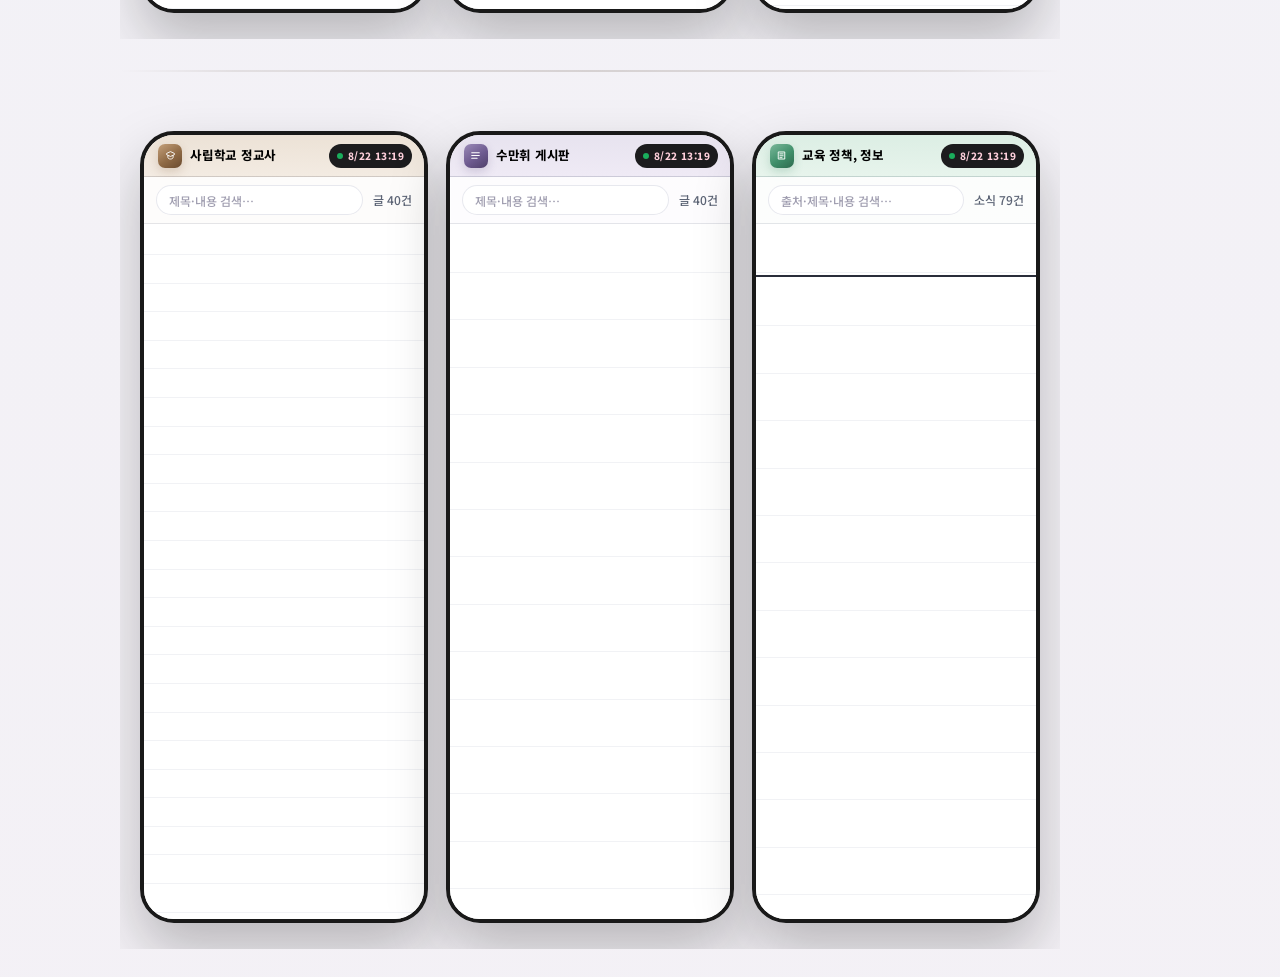
==== commit 2da23347: "11" ====
--- a/index.html
+++ b/index.html
@@ -6715,7 +6715,7 @@
               <img src="assets/suneung/kice.png" alt="" width="22" height="22" />
               <span>(학생용) 사전입력(8/20~9/3, 18시)</span>
             </a>
-            <a class="suneung-btn suneung-ext" href="https://www.suneung.re.kr/boardCnts/list.do?boardID=1500229&amp;m=0301&amp;s=suneung&amp;searchStr=" target="_blank" rel="noopener noreferrer">
+            <a class="suneung-btn suneung-ext" href="https://www.csat.re.kr/index.do" target="_blank" rel="noopener noreferrer">
               <img src="assets/suneung/kice.png" alt="" width="22" height="22" />
               <span>(교사용) 현장 접수(8/24~9/4일, 17시)</span>
             </a>
@@ -6740,7 +6740,7 @@
                     <path d="M14.6 14.6 20 20M8.2 10.5h4.6" stroke="currentColor" stroke-width="1.8" stroke-linecap="round"/>
                   </svg>
                 </button>
-                <span class="suneung-sheet-zoom-label" id="suneungZoomLabel">100%</span>
+                <span class="suneung-sheet-zoom-label" id="suneungZoomLabel">60%</span>
                 <button type="button" class="suneung-sheet-btn" id="suneungZoomIn" title="확대" aria-label="확대">
                   <svg viewBox="0 0 24 24" fill="none" aria-hidden="true">
                     <circle cx="10.5" cy="10.5" r="5.6" stroke="currentColor" stroke-width="1.8"/>
@@ -10122,7 +10122,7 @@
         const SHEET_ZOOM_MIN = 0.25;
         const SHEET_ZOOM_MAX = 2;
         const SHEET_ZOOM_STEP = 0.1;
-        let sheetZoom = 1;
+        let sheetZoom = 0.6;
 
         function applySheetZoom() {
           sheetZoom = Math.min(SHEET_ZOOM_MAX, Math.max(SHEET_ZOOM_MIN, Math.round(sheetZoom * 100) / 100));
@@ -10133,7 +10133,7 @@
         }
 
         function resetSheetZoom() {
-          sheetZoom = 1;
+          sheetZoom = 0.6;
           applySheetZoom();
         }
 
